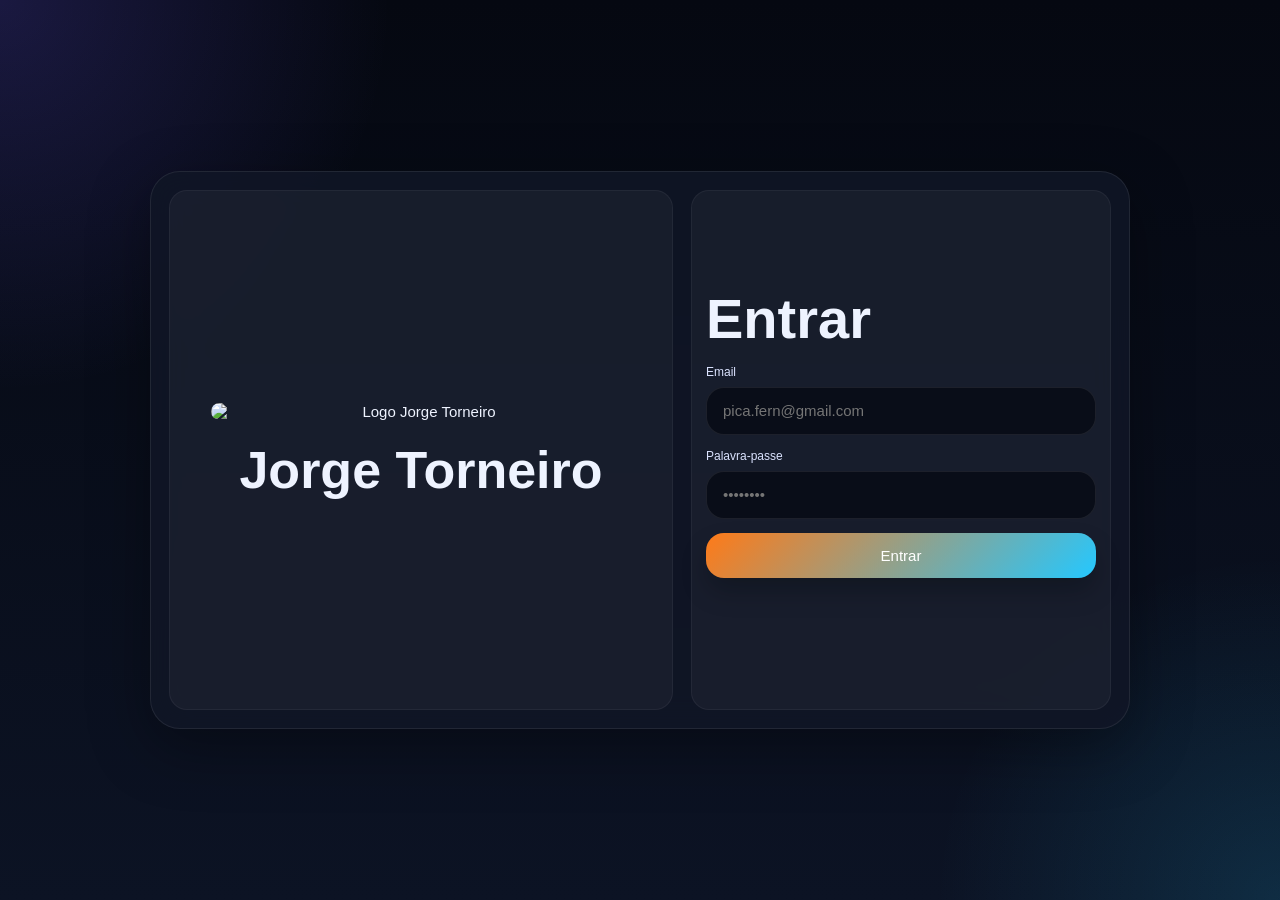
==== index.html @ 27e30593 "Add files via upload" ====
<!DOCTYPE html>
<html lang="pt-PT">
<head>
  <meta charset="UTF-8" />
  <meta name="viewport" content="width=device-width, initial-scale=1.0" />
  <title>Jorge Torneiro</title>
  <meta name="theme-color" content="#0b1020" />
  <link rel="manifest" href="manifest.json" />
  <link rel="icon" href="favicon.ico" sizes="any" />
  <link rel="icon" type="image/png" href="favicon-32.png" sizes="32x32" />
  <link rel="icon" type="image/png" href="favicon-16.png" sizes="16x16" />
  <link rel="apple-touch-icon" sizes="180x180" href="icon-180.png" />
  <style>

:root{
  --bg:#070b14;
  --bg2:#0d1324;
  --panel:rgba(16,22,38,.88);
  --panel2:rgba(20,28,48,.76);
  --line:rgba(255,255,255,.08);
  --line2:rgba(255,255,255,.05);
  --text:#eef3ff;
  --muted:#9fabca;
  --accent:#6f5cff;
  --accent2:#24c8ff;
  --accent3:#ff7a18;
  --good:#22c55e;
  --warn:#f59e0b;
  --danger:#ef4444;
  --shadow:0 18px 60px rgba(0,0,0,.35);
  --ui-font:15px;
  --ui-font-small:12px;
  --ui-font-title:34px;
  --ui-space:14px;
  --ui-space-sm:8px;
  --ui-space-lg:20px;
  --ui-btn-height:42px;
  --ui-input-height:48px;
  --ui-radius:18px;
  --ui-card-padding:14px;
  --ui-table-font:14px;
}
*{box-sizing:border-box}
html,body{margin:0;padding:0}
body{
  font-family:Inter,Segoe UI,Arial,sans-serif;
  color:var(--text);
  background:
    radial-gradient(circle at top left, rgba(111,92,255,.20), transparent 25%),
    radial-gradient(circle at bottom right, rgba(36,200,255,.14), transparent 22%),
    linear-gradient(180deg,#050811 0%, #0c1324 100%);
  min-height:100vh;
}
button,input,select,textarea{font:inherit}
.hidden{display:none!important}
code{background:rgba(255,255,255,.06);padding:2px 7px;border-radius:8px}
.bg-orb{position:fixed;border-radius:50%;filter:blur(70px);pointer-events:none;z-index:0}
.orb-1{width:220px;height:220px;left:-70px;top:-40px;background:rgba(111,92,255,.22)}
.orb-2{width:280px;height:280px;right:-90px;top:35%;background:rgba(36,200,255,.16)}

.login-screen{
  min-height:100vh;
  display:grid;
  place-items:center;
  padding:24px;
  position:relative;
  z-index:1;
}
.login-card{
  width:min(980px,100%);
  display:grid;
  grid-template-columns:minmax(0,1fr) minmax(380px,420px);
  gap:18px;
  padding:18px;
  border-radius:30px;
  background:var(--panel);
  border:1px solid var(--line);
  box-shadow:var(--shadow);
  backdrop-filter:blur(18px);
}
.login-brand,.login-panel{
  border-radius:26px;
  padding:28px;
  background:rgba(255,255,255,.04);
  border:1px solid var(--line2);
}
.login-brand{
  display:flex;
  flex-direction:column;
  justify-content:center;
  align-items:center;
  gap:24px;
  min-height:520px;
  text-align:center;
}
.company-logo-large{
  width:min(420px,100%);
  max-height:320px;
  object-fit:contain;
  border-radius:22px;
}
.clean-brand-copy h1{
  margin:0;
  font-size:52px;
  line-height:1.02;
}
.login-panel{
  display:flex;
  flex-direction:column;
  justify-content:center;
}
.login-only-title h1{
  margin:0 0 18px;
  font-size:56px;
  line-height:1;
}
.login-form{display:grid;gap:14px}
.field{display:flex;flex-direction:column;gap:8px}
.field label{font-size:13px;color:#dbe3ff}
input,select,textarea{
  width:100%;
  border-radius:18px;
  padding:14px 16px;
  border:1px solid var(--line);
  background:rgba(6,10,20,.76);
  color:var(--text);
  outline:none;
}
input:focus,select:focus,textarea:focus{
  border-color:rgba(111,92,255,.6);
  box-shadow:0 0 0 4px rgba(111,92,255,.12);
}
textarea{resize:vertical}
.login-error{min-height:20px;color:#fecaca;margin-top:12px;font-size:13px}

.app-shell{
  position:relative;
  z-index:1;
  display:grid;
  grid-template-columns:260px minmax(0,1fr);
  min-height:100vh;
}
.sidebar{
  background:rgba(7,10,19,.78);
  border-right:1px solid var(--line);
  backdrop-filter:blur(18px);
  padding:16px;
  height:100vh;
  position:sticky;
  top:0;
  display:flex;
  flex-direction:column;
  gap:16px;
}
.brand-card{
  display:flex;
  align-items:center;
  gap:12px;
  padding:14px;
  border-radius:22px;
  background:linear-gradient(180deg,rgba(255,255,255,.06),rgba(255,255,255,.03));
  border:1px solid var(--line);
  box-shadow:var(--shadow);
  min-width:0;
}
.sidebar-logo{
  width:58px;
  height:58px;
  object-fit:contain;
  border-radius:16px;
  background:rgba(255,255,255,.03);
}
.brand-card h1{margin:0;font-size:22px;line-height:1.05}
.brand-card p{margin:4px 0 0;color:var(--muted);font-size:13px}
.nav{display:flex;flex-direction:column;gap:10px}
.nav-btn{
  width:100%;
  border:none;
  cursor:pointer;
  text-align:left;
  display:flex;
  align-items:center;
  gap:12px;
  padding:14px 16px;
  border-radius:18px;
  color:var(--text);
  background:transparent;
  transition:.18s ease;
}
.nav-btn:hover,.nav-btn.active{
  background:linear-gradient(135deg,rgba(111,92,255,.18),rgba(36,200,255,.12));
  border:1px solid rgba(255,255,255,.07);
}
.nav-icon{
  width:28px;height:28px;border-radius:10px;display:grid;place-items:center;
  background:rgba(255,255,255,.06);font-size:13px;flex:0 0 auto;
}
.sidebar-footer{margin-top:auto;display:grid;gap:12px}
.mini-card{
  border-radius:18px;
  padding:14px;
  background:rgba(255,255,255,.04);
  border:1px solid var(--line2);
}
.main{
  padding:22px;
  min-width:0;
  overflow-x:hidden;
}
.topbar{
  display:flex;
  align-items:flex-start;
  justify-content:space-between;
  gap:16px;
  margin-bottom:18px;
}
.topbar h2{margin:0;font-size:34px}
.subline{
  display:flex;
  gap:8px;
  color:var(--muted);
  margin-top:6px;
  font-size:13px;
  flex-wrap:wrap;
}
.topbar-actions{
  display:flex;
  gap:10px;
  flex-wrap:wrap;
  align-items:center;
}


body.ui-auto{
  --ui-font:15px;
  --ui-font-small:12px;
  --ui-font-title:34px;
  --ui-space:14px;
  --ui-space-sm:8px;
  --ui-space-lg:20px;
  --ui-btn-height:42px;
  --ui-input-height:48px;
  --ui-radius:18px;
  --ui-card-padding:14px;
  --ui-table-font:14px;
}
body.ui-laptop{
  --ui-font:12px;
  --ui-font-small:10px;
  --ui-font-title:24px;
  --ui-space:8px;
  --ui-space-sm:4px;
  --ui-space-lg:10px;
  --ui-btn-height:30px;
  --ui-input-height:34px;
  --ui-radius:10px;
  --ui-card-padding:8px;
  --ui-table-font:11px;
}
body.ui-compact{
  --ui-font:13px;
  --ui-font-small:11px;
  --ui-font-title:28px;
  --ui-space:10px;
  --ui-space-sm:6px;
  --ui-space-lg:14px;
  --ui-btn-height:36px;
  --ui-input-height:40px;
  --ui-radius:14px;
  --ui-card-padding:10px;
  --ui-table-font:12px;
}
body.ui-normal{
  --ui-font:15px;
  --ui-font-small:12px;
  --ui-font-title:34px;
  --ui-space:14px;
  --ui-space-sm:8px;
  --ui-space-lg:20px;
  --ui-btn-height:42px;
  --ui-input-height:48px;
  --ui-radius:18px;
  --ui-card-padding:14px;
  --ui-table-font:14px;
}
body.ui-large{
  --ui-font:18px;
  --ui-font-small:14px;
  --ui-font-title:38px;
  --ui-space:18px;
  --ui-space-sm:10px;
  --ui-space-lg:24px;
  --ui-btn-height:50px;
  --ui-input-height:56px;
  --ui-radius:20px;
  --ui-card-padding:18px;
  --ui-table-font:16px;
}
body{
  font-size:var(--ui-font,15px);
}
.topbar h2{font-size:var(--ui-font-title,34px)}
.subline,.brand-card p,.field label,.login-error,.mini-label,.mini-value,.meta,.mobile-card-sub,small{font-size:var(--ui-font-small,12px)}
.panel,.mini-card,.brand-card,.login-brand,.login-panel,.modal-card,.mobile-card,.stats-card,.setting-card,.settings-card{padding:var(--ui-card-padding,14px);border-radius:var(--ui-radius,18px)}
.field{gap:var(--ui-space-sm,8px)}
.content-grid,.dashboard-grid,.stats-grid,.report-grid,.nav,.sidebar,.sidebar-footer,.toolbar,.inline-actions,.topbar-actions,.mobile-card-grid{gap:var(--ui-space,14px)}
button,.btn,.small-btn,.nav-btn,.bottom-btn{min-height:var(--ui-btn-height,42px);font-size:var(--ui-font,15px);border-radius:var(--ui-radius,18px)}
input,select,textarea{min-height:var(--ui-input-height,48px);font-size:var(--ui-font,15px);border-radius:var(--ui-radius,18px)}
textarea{min-height:120px}
.table-wrap table,table{font-size:var(--ui-table-font,14px)}
.table-wrap th,.table-wrap td,table th,table td{padding:8px 10px}
body.ui-laptop .table-wrap th,body.ui-laptop .table-wrap td,body.ui-laptop table th,body.ui-laptop table td{padding:4px 6px}
body.ui-laptop .panel,body.ui-laptop .mini-card,body.ui-laptop .brand-card,body.ui-laptop .login-brand,body.ui-laptop .login-panel,body.ui-laptop .modal-card,body.ui-laptop .mobile-card,body.ui-laptop .stats-card,body.ui-laptop .setting-card,body.ui-laptop .settings-card{padding:8px;border-radius:10px}
body.ui-laptop .topbar h2{font-size:24px}
body.ui-laptop .nav-btn{padding:8px 10px}
body.ui-laptop .main{padding:12px}
.main{padding:calc(var(--ui-space-lg,20px) + 2px);min-width:0;overflow-x:hidden}
.sidebar{padding:var(--ui-space,14px)}
.nav-btn{padding:12px 14px}
.bottom-nav{gap:var(--ui-space-sm,8px)}
.settings-card{background:rgba(255,255,255,.04);border:1px solid var(--line2);margin-bottom:var(--ui-space,14px)}

.online-users-panel{margin-top:14px}
.online-summary{display:flex;align-items:center;justify-content:space-between;gap:10px;flex-wrap:wrap;margin-bottom:12px}
.online-summary .badge-soft{display:inline-flex;align-items:center;gap:6px;padding:6px 10px;border-radius:999px;background:rgba(124,58,237,.16);border:1px solid rgba(167,139,250,.22);font-size:12px;color:#e9ddff}
.online-list{display:grid;gap:10px}
.online-user-row{display:grid;grid-template-columns:minmax(0,1.35fr) minmax(0,.8fr) minmax(0,.9fr) minmax(0,.9fr) auto;gap:12px;align-items:center;padding:12px 14px;border-radius:16px;background:rgba(255,255,255,.03);border:1px solid rgba(255,255,255,.06)}
.online-user-main{min-width:0}
.online-user-name{font-weight:700}
.online-user-meta,.online-empty{font-size:12px;color:var(--muted)}
.online-user-page{font-size:12px;color:#c7d2fe}
.online-status{display:inline-flex;align-items:center;gap:8px;font-weight:700}
.online-status::before{content:"";width:10px;height:10px;border-radius:999px;background:#6b7280;box-shadow:0 0 0 3px rgba(255,255,255,.04)}
.online-status.online::before{background:#22c55e;box-shadow:0 0 0 4px rgba(34,197,94,.18)}
.online-status.idle::before{background:#f59e0b;box-shadow:0 0 0 4px rgba(245,158,11,.18)}
.online-status.offline::before{background:#6b7280}
.online-chip{display:inline-flex;align-items:center;justify-content:center;padding:6px 10px;border-radius:999px;background:rgba(255,255,255,.04);border:1px solid rgba(255,255,255,.08);font-size:12px}
@media (max-width: 900px){.online-user-row{grid-template-columns:1fr;gap:8px}.online-summary{align-items:flex-start}}

.settings-help{color:var(--muted);margin-top:6px}
@media (max-width: 1366px){
  body.ui-auto{
    --ui-font:13px;
    --ui-font-small:11px;
    --ui-font-title:28px;
    --ui-space:10px;
    --ui-space-sm:6px;
    --ui-space-lg:14px;
    --ui-btn-height:36px;
    --ui-input-height:40px;
    --ui-radius:14px;
    --ui-card-padding:10px;
    --ui-table-font:12px;
  }
}
@media (min-width: 1367px) and (max-width: 1700px){
  body.ui-auto{
    --ui-font:15px;
    --ui-font-small:12px;
    --ui-font-title:34px;
    --ui-space:14px;
    --ui-space-sm:8px;
    --ui-space-lg:20px;
    --ui-btn-height:42px;
    --ui-input-height:48px;
    --ui-radius:18px;
    --ui-card-padding:14px;
    --ui-table-font:14px;
  }
}
@media (min-width: 1701px){
  body.ui-auto{
    --ui-font:16px;
    --ui-font-small:13px;
    --ui-font-title:36px;
    --ui-space:16px;
    --ui-space-sm:9px;
    --ui-space-lg:22px;
    --ui-btn-height:46px;
    --ui-input-height:52px;
    --ui-radius:18px;
    --ui-card-padding:16px;
    --ui-table-font:15px;
  }
}
.global-search{
  min-width:320px;
  max-width:420px;
}
.btn{
  border:none;
  cursor:pointer;
  transition:.18s ease;
  color:#fff;
}
.btn:hover{transform:translateY(-1px)}
.btn-primary{
  border-radius:18px;
  padding:14px 18px;
  background:linear-gradient(135deg,var(--accent3),var(--accent2));
  box-shadow:0 14px 26px rgba(0,0,0,.22);
}
.btn-secondary,.btn-ghost{
  border-radius:16px;
  padding:12px 14px;
  background:rgba(255,255,255,.05);
  border:1px solid var(--line);
}
.full{width:100%}
.panel{
  background:var(--panel2);
  border:1px solid var(--line);
  box-shadow:var(--shadow);
  border-radius:28px;
  padding:18px;
  backdrop-filter:blur(18px);
}
.hero{
  display:grid;
  grid-template-columns:minmax(0,1fr);
  gap:18px;
  margin-bottom:18px;
  padding:26px;
  background:
    radial-gradient(circle at top left, rgba(255,122,24,.16), transparent 30%),
    linear-gradient(180deg, rgba(255,255,255,.05), rgba(255,255,255,.02));
}
.hero-copy h3{margin:0 0 12px;font-size:38px;line-height:1.04}
.hero-copy p{margin:0;color:var(--muted);line-height:1.6;max-width:720px}
.hero-actions{display:flex;gap:10px;flex-wrap:wrap;margin-top:18px}
.stats-grid{
  display:grid;
  grid-template-columns:repeat(4,minmax(0,1fr));
  gap:14px;
  margin-bottom:18px;
}
.stat-card{padding:18px;min-width:0}
.stat-card span{display:block;font-size:13px;color:var(--muted);margin-bottom:10px}
.stat-card strong{display:block;font-size:34px;line-height:1;margin-bottom:10px}
.stat-card small{color:var(--muted)}
.stat-card.pink{background:linear-gradient(180deg,rgba(255,122,24,.10),rgba(255,255,255,.02))}
.stat-card.blue{background:linear-gradient(180deg,rgba(36,200,255,.10),rgba(255,255,255,.02))}
.stat-card.green{background:linear-gradient(180deg,rgba(34,197,94,.10),rgba(255,255,255,.02))}
.stat-card.gold{background:linear-gradient(180deg,rgba(111,92,255,.10),rgba(255,255,255,.02))}
.alert-grid{display:grid;grid-template-columns:repeat(3,minmax(0,1fr));gap:14px}
.alert-card,.recent-item,.report-card,.setting-card{
  padding:16px;border-radius:20px;background:rgba(255,255,255,.04);border:1px solid var(--line2)
}
.alert-card strong,.report-card strong{display:block;font-size:28px;margin:6px 0 8px}
.alert-card p{margin:0;color:var(--muted);line-height:1.45}
.dashboard-grid{display:grid;grid-template-columns:minmax(0,1.05fr) minmax(0,.95fr);gap:14px;margin-top:14px}
.content-grid{display:grid;grid-template-columns:minmax(360px,460px) minmax(0,1fr);gap:14px}
.wide-panel{min-width:0}
.panel-head{display:flex;align-items:center;justify-content:space-between;gap:10px;margin-bottom:14px}
.panel-head h3{margin:0;font-size:20px}
.list-stack{display:grid;gap:12px}
.recent-item strong{display:block;margin:6px 0;font-size:18px}
.recent-meta{color:var(--muted);font-size:13px}
.bars{display:grid;gap:12px}
.bar-row{display:grid;grid-template-columns:110px minmax(0,1fr) 100px;gap:12px;align-items:center}
.bar-track{height:14px;border-radius:999px;background:rgba(255,255,255,.06);overflow:hidden;min-width:0}
.bar-fill{height:100%;border-radius:999px;background:linear-gradient(135deg,var(--accent3),var(--accent2))}
.form-grid{display:grid;grid-template-columns:repeat(2,minmax(0,1fr));gap:14px}
.field-span-2{grid-column:span 2}
.inline-actions{display:flex;gap:10px;flex-wrap:wrap}
.toolbar{display:flex;gap:10px;flex-wrap:wrap;margin-bottom:14px}
.table-wrap{overflow:auto}
table{width:100%;border-collapse:collapse;min-width:760px}
thead th{color:#cbd4f3;font-size:13px;text-align:left;padding:14px 12px;border-bottom:1px solid var(--line)}
tbody td{padding:14px 12px;border-bottom:1px solid var(--line2);vertical-align:top}
tbody tr:hover{background:rgba(255,255,255,.025)}
.badge{
  display:inline-flex;padding:8px 12px;border-radius:999px;background:rgba(255,255,255,.06);
  color:#eef3ff;font-size:12px;border:1px solid var(--line)
}
.badge[data-state="Pendente"]{background:rgba(245,158,11,.14);border-color:rgba(245,158,11,.24);color:#fcd34d}
.badge[data-state="Em andamento"]{background:rgba(36,200,255,.14);border-color:rgba(36,200,255,.24);color:#7dd3fc}
.badge[data-state="Concluído"]{background:rgba(34,197,94,.14);border-color:rgba(34,197,94,.24);color:#86efac}
.badge[data-state="Pago"]{background:rgba(111,92,255,.16);border-color:rgba(111,92,255,.26);color:#c4b5fd}
.row-actions{display:flex;gap:8px;flex-wrap:wrap}
.small-btn{
  padding:8px 10px;border-radius:12px;border:1px solid var(--line);background:rgba(255,255,255,.05);color:#fff;cursor:pointer
}
.small-btn.danger{background:rgba(239,68,68,.12);border-color:rgba(239,68,68,.18)}
.report-grid{display:grid;grid-template-columns:repeat(auto-fit,minmax(220px,1fr));gap:14px}
.settings-grid{display:grid;grid-template-columns:repeat(3,minmax(0,1fr));gap:14px}
.clean-settings-grid .setting-card strong{display:block;margin:8px 0 10px;font-size:20px}
.setting-card p{margin:0;color:var(--muted);line-height:1.5}
.config-actions{margin-top:16px;display:flex;justify-content:flex-end}
.users-master-panel{margin-top:16px}
.page{display:none}
.page.active{display:block}
.role-view-user .admin-only{display:none!important}
.role-view-user .master-only{display:none!important}
.role-view-admin .master-only{display:none!important}
.bottom-nav{display:none}
.modal{
  position:fixed; inset:0; background:rgba(0,0,0,.55); display:grid; place-items:center; z-index:100; padding:20px;
}
.modal-card{
  width:min(1100px,100%); max-height:88vh; overflow:auto; background:rgba(16,22,38,.98);
  border:1px solid rgba(255,255,255,.08); box-shadow:0 18px 60px rgba(0,0,0,.35); border-radius:28px; padding:20px;
}
.client-modal-content{display:grid;gap:14px}
.client-summary-grid{display:grid;grid-template-columns:repeat(4,minmax(0,1fr));gap:14px}
.client-summary-card{padding:16px;border-radius:18px;background:rgba(255,255,255,.04);border:1px solid rgba(255,255,255,.05)}
.client-summary-card span{display:block;color:#9fabca;font-size:12px;margin-bottom:8px;text-transform:uppercase;letter-spacing:.08em}
.client-summary-card strong{font-size:28px}
.autobackup-badge{
  display:inline-flex; padding:8px 12px; border-radius:999px; background:rgba(34,197,94,.14); border:1px solid rgba(34,197,94,.22); color:#86efac; font-size:12px;
}
@media (max-width:1450px){
  .content-grid,.dashboard-grid,.settings-grid,.alert-grid,.client-summary-grid{grid-template-columns:1fr}
  .stats-grid{grid-template-columns:repeat(2,minmax(0,1fr))}
}
@media (max-width:900px){
  .login-card{grid-template-columns:1fr}
  .company-logo-large{max-height:220px}
  .clean-brand-copy h1{font-size:40px}
  .login-only-title h1{font-size:44px}
  .app-shell{grid-template-columns:1fr}
  .sidebar{position:static;height:auto}
  .main{padding:16px 16px 86px}
  .topbar{flex-direction:column;align-items:flex-start}
  .global-search{min-width:100%;max-width:none}
  .hero-copy h3{font-size:30px}
  .stats-grid,.form-grid{grid-template-columns:1fr}
  .field-span-2{grid-column:span 1}
  .bottom-nav{
    display:grid; grid-template-columns:repeat(4,1fr); gap:8px; position:fixed; left:10px; right:10px; bottom:10px;
    padding:10px; border-radius:24px; background:rgba(9,13,24,.88); border:1px solid var(--line); z-index:30; box-shadow:var(--shadow)
  }
  .bottom-btn{border:none;color:#fff;background:transparent;border-radius:16px;padding:12px 8px;cursor:pointer}
  .bottom-btn.active{background:linear-gradient(135deg,rgba(111,92,255,.18),rgba(36,200,255,.12))}
}

.config-tools{
  display:grid;
  grid-template-columns:minmax(0,1fr);
  gap:14px;
  margin-top:16px;
}

.single-panel-grid{grid-template-columns:1fr !important;}


/* ===== LAYOUT FIX SIDEBAR + MAIN ===== */
.app,
.app-shell{
  display:flex !important;
  min-height:100vh;
  width:100%;
}

.sidebar{
  width:260px;
  flex:0 0 260px;
  flex-shrink:0;
}

.main{
  flex:1 1 auto;
  min-width:0;
  width:auto;
}

.page{
  display:none;
  width:100%;
}

.page.active{
  display:block;
  width:100%;
}

.page-shell{
  width:100%;
}

.content-grid,
.single-panel-grid,
.clientes-grid,
.dashboard-grid,
.settings-grid,
.alert-grid{
  width:100%;
  min-width:0;
}

@media (max-width:900px){
  .app,
  .app-shell{
    display:grid !important;
    grid-template-columns:1fr !important;
  }

  .sidebar{
    width:100%;
    flex:unset;
  }

  .main{
    width:100%;
  }
}


/* ===== Melhorias premium 1.0.6 ===== */
.badge[data-state="Pendente"]{
  background:rgba(245,158,11,.16);
  border-color:rgba(245,158,11,.24);
  color:#fcd34d;
}
.badge[data-state="Em andamento"]{
  background:rgba(59,130,246,.16);
  border-color:rgba(59,130,246,.24);
  color:#93c5fd;
}
.badge[data-state="Concluído"]{
  background:rgba(34,197,94,.16);
  border-color:rgba(34,197,94,.24);
  color:#86efac;
}
.badge[data-state="Pago"]{
  background:rgba(139,92,246,.18);
  border-color:rgba(139,92,246,.26);
  color:#c4b5fd;
}
.badge[data-state="Agendado"]{
  background:rgba(59,130,246,.16);
  border-color:rgba(59,130,246,.24);
  color:#93c5fd;
}
.badge[data-state="Em curso"]{
  background:rgba(249,115,22,.16);
  border-color:rgba(249,115,22,.24);
  color:#fdba74;
}
.badge[data-state="Aguardar peça"]{
  background:rgba(168,85,247,.16);
  border-color:rgba(168,85,247,.24);
  color:#d8b4fe;
}
.badge[data-state="Entregue"]{
  background:rgba(148,163,184,.16);
  border-color:rgba(148,163,184,.24);
  color:#cbd5e1;
}
.badge[data-state="Cancelado"]{
  background:rgba(239,68,68,.14);
  border-color:rgba(239,68,68,.22);
  color:#fca5a5;
}
.state-history{
  display:grid;
  gap:10px;
  margin-top:12px;
}
.state-history-item{
  display:flex;
  justify-content:space-between;
  gap:12px;
  padding:10px 12px;
  border-radius:14px;
  background:rgba(255,255,255,.04);
  border:1px solid rgba(255,255,255,.06);
}
.state-history-meta{
  color:var(--muted);
  font-size:12px;
}
.invoice-badge{
  display:inline-flex;
  align-items:center;
  justify-content:center;
  padding:7px 10px;
  border-radius:999px;
  font-size:12px;
  font-weight:600;
  border:1px solid rgba(255,255,255,.08);
}
.invoice-badge.com{
  background:rgba(6,182,212,.14);
  border-color:rgba(6,182,212,.24);
  color:#67e8f9;
}
.invoice-badge.sem{
  background:rgba(148,163,184,.14);
  border-color:rgba(148,163,184,.24);
  color:#cbd5e1;
}
.row-actions{
  display:flex;
  align-items:center;
  gap:8px;
  flex-wrap:wrap;
}
.small-btn{
  border:none;
  border-radius:12px;
  padding:8px 12px;
  cursor:pointer;
  background:rgba(255,255,255,.06);
  color:#eef3ff;
  transition:.18s ease;
}
.small-btn:hover{
  transform:translateY(-1px);
  background:rgba(255,255,255,.1);
}
.small-btn.primary{
  background:linear-gradient(135deg,#38bdf8,#22d3ee);
  color:#fff;
  font-weight:700;
}
.small-btn.success{
  background:rgba(34,197,94,.16);
  color:#86efac;
  font-weight:700;
}
.small-btn.danger{
  background:rgba(239,68,68,.14);
  color:#fca5a5;
}
.hero-chip strong.status-ok{
  color:#86efac;
}
.hero-chip strong.status-warn{
  color:#fcd34d;
}
.recent-item .mini-label{
  display:inline-flex;
  width:max-content;
}

/* ===== LOGIN FIX ===== */
.hidden{ display:none !important; }

#loginScreen{
  min-height:100vh;
  display:flex;
  align-items:center;
  justify-content:center;
}

#appRoot{
  min-height:100vh;
}

#appRoot.hidden{
  display:none !important;
}


.modal{
  position:fixed;
  inset:0;
  background:rgba(0,0,0,.58);
  display:grid;
  place-items:center;
  z-index:120;
  padding:20px;
}
.modal.hidden{display:none !important;}
.modal-small{width:min(560px,100%)}
.pay-method-btn.selected{background:linear-gradient(135deg, rgba(56,189,248,.42), rgba(37,99,235,.46));border-color:rgba(125,211,252,.65);box-shadow:0 0 0 1px rgba(125,211,252,.25) inset, 0 10px 24px rgba(14,165,233,.18)}
#paymentConfirmBtn:hover:not([disabled]){background:linear-gradient(135deg,#22c55e,#16a34a) !important;border-color:rgba(74,222,128,.55) !important;color:#fff}
#paymentConfirmBtn[disabled]{opacity:.55;cursor:not-allowed}
.payment-method-grid{
  display:grid;
  grid-template-columns:repeat(2,minmax(0,1fr));
  gap:12px;
}
.pay-method-btn{
  border:none;
  border-radius:18px;
  padding:18px 14px;
  cursor:pointer;
  background:linear-gradient(180deg, rgba(255,255,255,.06), rgba(255,255,255,.03));
  color:#eef3ff;
  border:1px solid rgba(255,255,255,.08);
  font-weight:700;
  transition:.18s ease;
}
.pay-method-btn:hover{
  transform:translateY(-1px);
  background:linear-gradient(135deg, rgba(56,189,248,.18), rgba(34,211,238,.12));
}
.small-btn.info{
  background:rgba(59,130,246,.14);
  color:#bfdbfe;
}
@media (max-width: 700px){
  .payment-method-grid{
    grid-template-columns:1fr;
  }
}

.users-master-panel table{width:100%;}


/* ===== MOBILE ANDROID + IPHONE 1.0.6 ===== */
@media (max-width: 900px){
  html, body{
    overflow-x:hidden;
  }

  .bg-orb{
    opacity:.28;
    filter:blur(90px);
  }

  #loginScreen{
    min-height:100dvh;
    padding:14px;
    align-items:flex-start;
  }

  .login-card{
    width:100%;
    max-width:100%;
    grid-template-columns:1fr !important;
    gap:14px;
    padding:14px;
    border-radius:24px;
  }

  .login-brand{
    padding:18px 16px;
    min-height:auto;
  }

  .company-logo-large{
    max-width:180px;
    max-height:180px;
    margin:0 auto 8px;
  }

  .clean-brand-copy h1,
  .login-only-title h1{
    font-size:40px !important;
    line-height:1.02;
  }

  .login-panel{
    padding:16px;
  }

  .app-shell{
    display:block !important;
    min-height:100dvh;
  }

  .sidebar{
    display:none !important;
  }

  .main{
    width:100%;
    min-width:0;
    padding:14px 14px 92px !important;
  }

  .topbar{
    display:grid !important;
    grid-template-columns:1fr;
    gap:10px;
    align-items:stretch;
    margin-bottom:14px;
  }

  .topbar-left{
    gap:6px;
  }

  #pageTitle{
    font-size:24px !important;
    line-height:1.1;
  }

  .subline{
    display:flex;
    flex-wrap:wrap;
    gap:6px;
    font-size:12px;
  }

  .global-search{
    min-width:0 !important;
    max-width:none !important;
    width:100%;
  }

  .hero-panel,
  .panel,
  .form-panel,
  .history-panel,
  .payments-panel{
    border-radius:22px !important;
    padding:16px !important;
  }

  .hero-copy h3{
    font-size:26px !important;
    line-height:1.08;
  }

  .hero-copy p{
    font-size:14px;
  }

  .hero-actions{
    display:grid;
    grid-template-columns:1fr 1fr;
    gap:10px;
    width:100%;
  }

  .hero-actions .btn{
    width:100%;
    justify-content:center;
  }

  .stats-grid,
  .content-grid,
  .dashboard-grid,
  .settings-grid,
  .alert-grid,
  .client-summary-grid,
  .clientes-grid,
  .form-grid{
    grid-template-columns:1fr !important;
    gap:12px;
  }

  .field-span-2{
    grid-column:span 1 !important;
  }

  .field input,
  .field select,
  .field textarea,
  input, select, textarea{
    min-height:48px;
    font-size:16px;
  }

  textarea{
    min-height:110px;
  }

  .table-wrap{
    overflow:auto;
    -webkit-overflow-scrolling:touch;
    border-radius:18px;
  }

  table{
    min-width:720px;
  }

  .row-actions{
    flex-wrap:nowrap;
    overflow-x:auto;
    padding-bottom:4px;
  }

  .small-btn, .btn-action{
    white-space:nowrap;
  }

  .bottom-nav{
    display:flex !important;
    gap:8px;
    position:fixed;
    left:10px;
    right:10px;
    bottom:10px;
    z-index:60;
    overflow-x:auto;
    padding:10px;
    border-radius:22px;
    background:rgba(9,13,24,.92);
    border:1px solid rgba(255,255,255,.08);
    box-shadow:0 18px 40px rgba(0,0,0,.32);
    -webkit-overflow-scrolling:touch;
  }

  .bottom-btn{
    flex:0 0 auto;
    min-width:110px;
    border:none;
    color:#fff;
    background:transparent;
    border-radius:16px;
    padding:12px 10px;
    cursor:pointer;
    font-size:14px;
  }

  .bottom-btn.active{
    background:linear-gradient(135deg,rgba(111,92,255,.22),rgba(36,200,255,.16));
  }

  .mini-card,
  .sidebar-footer{
    display:none !important;
  }

  .modal{
    padding:14px;
  }

  .modal-card{
    width:100%;
    max-width:100%;
    border-radius:22px;
  }
}

@media (max-width: 520px){
  .main{
    padding:12px 12px 88px !important;
  }

  .clean-brand-copy h1,
  .login-only-title h1{
    font-size:34px !important;
  }

  #pageTitle{
    font-size:22px !important;
  }

  .hero-copy h3{
    font-size:23px !important;
  }

  .hero-actions{
    grid-template-columns:1fr;
  }

  .bottom-btn{
    min-width:96px;
    font-size:13px;
    padding:11px 9px;
  }

  .brand-card{
    border-radius:18px;
  }
}

.env-badge{
  position:fixed;
  top:10px;
  right:10px;
  z-index:200;
  padding:8px 12px;
  border-radius:999px;
  font-size:12px;
  font-weight:700;
  letter-spacing:.04em;
  border:1px solid rgba(255,255,255,.1);
  backdrop-filter:blur(8px);
}
.env-badge.prod{
  background:rgba(34,197,94,.16);
  color:#86efac;
}
.env-badge.test{
  background:rgba(245,158,11,.16);
  color:#fcd34d;
}

.env-switch-btn{
  position:fixed;
  top:10px;
  right:120px;
  z-index:200;
  padding:8px 12px;
  border-radius:999px;
  font-size:12px;
  font-weight:700;
  text-decoration:none;
  color:#eef3ff;
  background:rgba(15,23,42,.88);
  border:1px solid rgba(255,255,255,.1);
  backdrop-filter:blur(8px);
}
.env-switch-btn:hover{
  background:rgba(30,41,59,.95);
}
@media (max-width:900px){
  .env-switch-btn{
    top:auto;
    bottom:84px;
    right:12px;
    font-size:11px;
    padding:8px 10px;
  }
  .env-badge{
    top:auto;
    bottom:128px;
    right:12px;
  }
}

/* ===== MOBILE CARDS PREMIUM 1.0.6 ===== */
.mobile-cards-wrap{display:none}
.mobile-card{
  display:grid;
  gap:10px;
  padding:16px;
  border-radius:22px;
  background:linear-gradient(180deg, rgba(255,255,255,.05), rgba(255,255,255,.025));
  border:1px solid rgba(255,255,255,.07);
  box-shadow:0 12px 28px rgba(0,0,0,.18);
}
.mobile-card-title{
  font-size:18px;
  font-weight:700;
  line-height:1.12;
  color:#eef3ff;
}
.mobile-card-sub{
  font-size:14px;
  color:var(--muted);
}
.mobile-card-grid{
  display:grid;
  grid-template-columns:1fr 1fr;
  gap:10px;
}
.mobile-card-item{
  background:rgba(255,255,255,.04);
  border:1px solid rgba(255,255,255,.05);
  border-radius:16px;
  padding:10px 12px;
}
.mobile-card-item span{
  display:block;
  font-size:11px;
  text-transform:uppercase;
  letter-spacing:.05em;
  color:#9fb0d8;
  margin-bottom:6px;
}
.mobile-card-item strong{
  font-size:14px;
  color:#eef3ff;
}
.fab-add-mobile{
  display:none;
}
@media (max-width: 900px){
  .mobile-cards-wrap{
    display:grid;
    gap:12px;
    margin-bottom:12px;
  }
  .table-wrap{
    display:none;
  }
  .topbar{
    position:sticky;
    top:0;
    z-index:35;
    background:linear-gradient(180deg, rgba(8,11,19,.94), rgba(8,11,19,.78));
    backdrop-filter:blur(10px);
    padding-top:4px;
    padding-bottom:8px;
  }
  .panel,
  .form-panel,
  .history-panel,
  .payments-panel{
    border-radius:24px !important;
  }
  .toolbar{
    display:grid;
    grid-template-columns:1fr;
    gap:10px;
  }
  .toolbar input,
  .toolbar select,
  .btn,
  .small-btn{
    min-height:48px;
  }
  .small-btn{
    border-radius:14px;
    padding:10px 14px;
    font-size:13px;
  }
  .row-actions{
    display:grid;
    grid-template-columns:1fr 1fr;
    gap:10px;
  }
  .row-actions .small-btn{
    width:100%;
  }
  .hero-actions{
    position:sticky;
    bottom:84px;
    z-index:45;
  }
  .bottom-nav{
    padding:12px;
    gap:10px;
    border-radius:24px;
  }
  .bottom-btn{
    min-width:104px;
    font-weight:600;
  }
}
@media (max-width: 520px){
  .mobile-card{
    padding:14px;
    border-radius:20px;
  }
  .mobile-card-title{
    font-size:17px;
  }
  .mobile-card-grid{
    grid-template-columns:1fr;
  }
  .row-actions{
    grid-template-columns:1fr;
  }
}


/* ===== MOBILE PREMIUM OVERRIDES 1.0.6 ===== */
@media (max-width: 900px){
  :root{
    --mobile-gap:12px;
  }
  html{
    -webkit-text-size-adjust:100%;
  }
  body{
    min-height:100dvh;
    overscroll-behavior-y:contain;
  }
  .login-screen{
    min-height:100dvh;
    align-items:flex-start;
    padding:14px 12px calc(14px + env(safe-area-inset-bottom));
  }
  .login-card{
    width:100%;
    padding:14px;
    border-radius:24px;
    gap:14px;
    box-shadow:0 12px 36px rgba(0,0,0,.24);
  }
  .login-brand,
  .login-panel{
    border-radius:22px;
    padding:16px;
  }
  .clean-brand-copy h1,
  .login-only-title h1{
    font-size:34px!important;
    line-height:1.02;
    margin-bottom:8px;
  }
  .company-logo-large{
    max-width:160px!important;
    max-height:160px!important;
  }
  .app-shell{
    min-height:100dvh;
    padding-bottom:calc(88px + env(safe-area-inset-bottom));
  }
  .main{
    padding:12px 12px calc(96px + env(safe-area-inset-bottom))!important;
  }
  .topbar{
    position:sticky;
    top:0;
    z-index:40;
    padding:2px 0 10px;
    margin-bottom:10px;
    background:linear-gradient(180deg, rgba(6,10,18,.96), rgba(6,10,18,.76));
    backdrop-filter:blur(12px);
    border-bottom:1px solid rgba(255,255,255,.04);
  }
  .topbar-left{
    gap:4px;
  }
  #pageTitle{
    font-size:24px!important;
    line-height:1.08;
    letter-spacing:-.02em;
  }
  .subline{
    gap:5px;
    font-size:11px!important;
    line-height:1.3;
  }
  .global-search{
    min-height:48px!important;
    border-radius:16px!important;
  }
  .hero-panel,
  .panel,
  .form-panel,
  .history-panel,
  .payments-panel,
  .setting-card,
  .alert-card,
  .stat-card,
  .report-card,
  .mobile-card{
    border-radius:22px!important;
    box-shadow:0 10px 28px rgba(0,0,0,.16);
  }
  .hero-panel{
    padding:16px!important;
  }
  .hero-copy h3{
    font-size:24px!important;
    line-height:1.06;
    margin-bottom:8px!important;
  }
  .hero-copy p{
    font-size:14px!important;
    line-height:1.5;
  }
  .hero-actions{
    position:sticky;
    bottom:calc(84px + env(safe-area-inset-bottom));
    z-index:45;
    display:grid!important;
    grid-template-columns:1fr 1fr;
    gap:10px;
    padding-top:8px;
  }
  .btn,
  .small-btn,
  .bottom-btn{
    min-height:48px!important;
  }
  .btn{
    border-radius:16px!important;
    justify-content:center;
    width:100%;
  }
  .content-grid,
  .dashboard-grid,
  .stats-grid,
  .clientes-grid,
  .settings-grid,
  .alert-grid,
  .client-summary-grid,
  .form-grid{
    gap:12px!important;
  }
  .field{
    gap:6px;
  }
  .field label{
    font-size:12px!important;
    font-weight:600;
    color:#b8c4e0;
  }
  input,select,textarea{
    font-size:16px!important;
    min-height:50px!important;
    border-radius:16px!important;
    padding:14px 14px!important;
  }
  textarea{
    min-height:120px!important;
  }
  .mobile-cards-wrap{
    gap:12px!important;
  }
  .mobile-card{
    padding:14px!important;
  }
  .mobile-card-title{
    font-size:17px!important;
  }
  .mobile-card-sub{
    font-size:13px!important;
  }
  .mobile-card-item{
    border-radius:14px!important;
    padding:10px 12px!important;
  }
  .row-actions{
    grid-template-columns:1fr 1fr!important;
    gap:10px!important;
  }
  .row-actions .small-btn{
    width:100%;
    border-radius:14px!important;
    padding:11px 12px!important;
    font-weight:700;
  }
  .badge,
  .invoice-badge{
    font-size:12px!important;
    padding:7px 10px!important;
  }
  .modal{
    align-items:end!important;
    padding:10px!important;
  }
  .modal-card{
    width:100%!important;
    max-width:100%!important;
    border-radius:24px 24px 18px 18px!important;
    max-height:min(82dvh, 760px);
    overflow:auto;
  }
  .payment-method-grid{
    grid-template-columns:1fr 1fr!important;
    gap:10px!important;
  }
  .pay-method-btn{
    min-height:62px!important;
    border-radius:18px!important;
  }
  .bottom-nav{
    left:10px!important;
    right:10px!important;
    bottom:calc(10px + env(safe-area-inset-bottom))!important;
    padding:10px!important;
    gap:8px!important;
    border-radius:24px!important;
    box-shadow:0 14px 36px rgba(0,0,0,.28)!important;
  }
  .bottom-btn{
    min-width:96px!important;
    font-size:13px!important;
    padding:11px 10px!important;
    border-radius:16px!important;
  }
  .env-switch-btn{
    right:12px!important;
    bottom:calc(158px + env(safe-area-inset-bottom))!important;
    top:auto!important;
  }
  .env-badge{
    right:12px!important;
    bottom:calc(116px + env(safe-area-inset-bottom))!important;
    top:auto!important;
  }
}
@media (max-width: 520px){
  .main{
    padding:10px 10px calc(96px + env(safe-area-inset-bottom))!important;
  }
  .hero-actions{
    grid-template-columns:1fr!important;
  }
  .row-actions{
    grid-template-columns:1fr!important;
  }
  .payment-method-grid{
    grid-template-columns:1fr!important;
  }
  .mobile-card-grid{
    grid-template-columns:1fr!important;
  }
  .bottom-btn{
    min-width:88px!important;
    font-size:12px!important;
  }
}


.env-badge{
  position:fixed;
  top:10px;
  right:10px;
  z-index:200;
  padding:8px 12px;
  border-radius:999px;
  font-size:12px;
  font-weight:700;
  letter-spacing:.04em;
  border:1px solid rgba(255,255,255,.1);
  backdrop-filter:blur(8px);
}
.env-badge.prod{
  background:rgba(34,197,94,.16);
  color:#86efac;
}
.env-badge.test{
  background:rgba(245,158,11,.16);
  color:#fcd34d;
}
.env-badge.mobile{
  background:rgba(59,130,246,.16);
  color:#93c5fd;
}


.stage-flow{display:flex;flex-wrap:wrap;gap:6px;align-items:center;margin:4px 0 0}
.stage-chip{border:1px solid rgba(255,255,255,.12);background:rgba(255,255,255,.04);color:#cbd5e1;border-radius:999px;padding:6px 10px;font-size:11px;font-weight:700;line-height:1;cursor:pointer;transition:.18s ease}
.stage-chip.completed{background:rgba(34,197,94,.14);border-color:rgba(34,197,94,.34);color:#86efac}
.stage-chip.current{background:rgba(59,130,246,.14);border-color:rgba(59,130,246,.34);color:#93c5fd}
.stage-chip.next{background:rgba(245,158,11,.12);border-color:rgba(245,158,11,.28);color:#fcd34d}
.stage-chip.locked{opacity:.42;cursor:not-allowed}
.stage-chip:hover:not(.locked){transform:translateY(-1px)}
.payment-badge-inline{background:rgba(34,197,94,.16);border:1px solid rgba(34,197,94,.32);color:#86efac;border-radius:999px;padding:4px 8px;font-size:11px;font-weight:800;display:inline-flex;align-items:center;gap:6px}
.sortable-th-btn{display:inline-flex;align-items:center;gap:6px;background:transparent;border:0;color:inherit;font:inherit;font-weight:800;padding:0;cursor:pointer}
.sortable-th-btn .sort-arrow{display:inline-flex;align-items:center;justify-content:center;width:16px;height:16px;border-radius:999px;background:rgba(255,255,255,.06);color:rgba(255,255,255,.62);font-size:10px;transition:all .18s ease}
.sortable-th-btn.active .sort-arrow{background:rgba(59,130,246,.18);color:#7dd3fc}
.sortable-th-btn:hover .sort-arrow{background:rgba(255,255,255,.12);color:#fff}

.row-actions .action-top{display:flex;flex-wrap:wrap;gap:8px;align-items:center}
.row-actions .action-bottom{display:flex;flex-wrap:wrap;gap:8px;align-items:center}
.payment-date-box input{min-height:40px}


/* enterprise actions strip */
.actions-cell{min-width:520px}
.enterprise-actions{display:flex;align-items:center;gap:8px;flex-wrap:nowrap;overflow-x:auto;white-space:nowrap;padding-bottom:2px;max-width:100%}
.enterprise-actions::-webkit-scrollbar{height:6px}
.enterprise-actions::-webkit-scrollbar-thumb{background:rgba(148,163,184,.35);border-radius:999px}
.enterprise-actions .small-btn,
.enterprise-actions .stage-chip,
.enterprise-actions .payment-badge-inline,
.enterprise-actions .invoice-badge{flex:0 0 auto;white-space:nowrap}
.enterprise-actions .small-btn{padding:7px 10px;font-size:12px;border-radius:12px}
.enterprise-actions .stage-chip{padding:6px 10px;font-size:11px}
.enterprise-actions .payment-badge-inline{padding:6px 10px}
@media (max-width: 900px){
  .actions-cell{min-width:unset}
  .enterprise-actions{flex-wrap:nowrap;overflow-x:auto;overflow-y:hidden;white-space:nowrap}
}


/* PIPELINE ESTADOS + ACOES NUMA LINHA */
.actions-cell{min-width:760px}
.status-cell-inline{display:flex;align-items:center;gap:6px;flex-wrap:nowrap}
.status-cell-inline .badge{flex:0 0 auto}
.enterprise-actions{
  display:flex !important;
  align-items:center;
  gap:8px;
  flex-wrap:nowrap !important;
  overflow-x:auto;
  overflow-y:hidden;
  white-space:nowrap;
  max-width:100%;
  padding-bottom:2px;
  scrollbar-width:thin;
}
.enterprise-actions::-webkit-scrollbar{height:6px}
.enterprise-actions::-webkit-scrollbar-thumb{background:rgba(148,163,184,.35);border-radius:999px}
.enterprise-actions > *{flex:0 0 auto;white-space:nowrap}
.payment-badge-inline{
  background:rgba(34,197,94,.16);
  border:1px solid rgba(34,197,94,.32);
  color:#86efac;
  border-radius:999px;
  padding:7px 12px;
  font-size:12px;
  font-weight:800;
  display:inline-flex;
  align-items:center;
  gap:6px;
}
.stage-pipeline{
  display:inline-flex;
  align-items:center;
  gap:8px;
  flex-wrap:nowrap;
  white-space:nowrap;
  padding:4px 2px;
}
.stage-step{
  position:relative;
  display:inline-flex;
  align-items:center;
  justify-content:center;
  min-height:34px;
  border-radius:999px;
  padding:8px 14px;
  font-size:12px;
  font-weight:800;
  letter-spacing:.01em;
  line-height:1;
  border:1px solid rgba(255,255,255,.10);
  background:linear-gradient(180deg, rgba(255,255,255,.06), rgba(255,255,255,.03));
  color:#cbd5e1;
  box-shadow:inset 0 1px 0 rgba(255,255,255,.04);
}
button.stage-step{cursor:pointer;transition:transform .15s ease, box-shadow .15s ease, border-color .15s ease}
button.stage-step:hover{transform:translateY(-1px)}
.stage-step.done{background:linear-gradient(180deg, rgba(22,163,74,.24), rgba(21,128,61,.20));border-color:rgba(74,222,128,.42);color:#dcfce7;box-shadow:0 0 0 1px rgba(34,197,94,.10) inset}
.stage-step.done::before{content:'✓';font-size:11px;font-weight:900;margin-right:6px;color:#bbf7d0}
.stage-step.current{background:linear-gradient(180deg, rgba(37,99,235,.26), rgba(29,78,216,.18));border-color:rgba(96,165,250,.42);color:#dbeafe;box-shadow:0 0 0 1px rgba(59,130,246,.12) inset, 0 6px 14px rgba(37,99,235,.14)}
.stage-step.current::after{content:'';position:absolute;inset:-2px;border-radius:999px;border:1px solid rgba(147,197,253,.22);pointer-events:none}
button.stage-step.next{background:linear-gradient(180deg, rgba(245,158,11,.22), rgba(217,119,6,.16));border-color:rgba(252,211,77,.38);color:#fef3c7;box-shadow:0 0 0 1px rgba(245,158,11,.08) inset}
button.stage-step.next::before{content:'→';font-size:11px;font-weight:900;margin-right:6px;color:#fde68a}
.stage-step.locked{opacity:.45;filter:saturate(.72)}
.stage-arrow{color:rgba(148,163,184,.52);font-size:12px;font-weight:900;transform:translateY(-1px)}
@media (max-width: 900px){
  .actions-cell{min-width:unset}
  .enterprise-actions{gap:6px}
  .stage-step,.payment-badge-inline,.enterprise-actions .small-btn{padding:6px 10px;font-size:11px}
}


.desc-status-btn{
  display:inline-flex;
  align-items:center;
  justify-content:center;
  min-height:34px;
  border-radius:999px;
  padding:8px 14px;
  font-size:12px;
  font-weight:800;
  letter-spacing:.01em;
  line-height:1;
  border:1px solid rgba(255,255,255,.10);
  white-space:nowrap;
}
button.desc-status-btn{
  cursor:pointer;
  transition:transform .15s ease, box-shadow .15s ease, border-color .15s ease;
}
button.desc-status-btn:hover{transform:translateY(-1px)}
.desc-status-btn.has-desc{
  background:linear-gradient(180deg, rgba(37,99,235,.26), rgba(29,78,216,.18));
  border-color:rgba(96,165,250,.42);
  color:#dbeafe;
  box-shadow:0 0 0 1px rgba(59,130,246,.12) inset, 0 6px 14px rgba(37,99,235,.14);
}
.desc-status-btn.no-desc{
  background:linear-gradient(180deg, rgba(148,163,184,.12), rgba(100,116,139,.08));
  border-color:rgba(148,163,184,.20);
  color:#94a3b8;
}
.stage-control-btn{
  cursor:pointer;
  transition:transform .15s ease, box-shadow .15s ease, border-color .15s ease;
}
.stage-control-btn:hover{transform:translateY(-1px)}
.stage-control-btn.next{
  background:linear-gradient(180deg, rgba(245,158,11,.22), rgba(217,119,6,.16));
  border-color:rgba(252,211,77,.38);
  color:#fef3c7;
  box-shadow:0 0 0 1px rgba(245,158,11,.08) inset;
}
.stage-control-btn.next::before{
  content:'→';
  font-size:11px;
  font-weight:900;
  margin-right:6px;
  color:#fde68a;
}
.stage-control-btn.pay{
  background:linear-gradient(180deg, rgba(34,197,94,.22), rgba(22,163,74,.16));
  border-color:rgba(74,222,128,.40);
  color:#dcfce7;
  box-shadow:0 0 0 1px rgba(34,197,94,.10) inset;
}
.stage-control-btn.pay::before{
  content:'€';
  font-size:11px;
  font-weight:900;
  margin-right:6px;
  color:#bbf7d0;
}
.stage-step.final-paid{
  background:linear-gradient(180deg, rgba(34,197,94,.22), rgba(22,163,74,.16));
  border-color:rgba(74,222,128,.40);
  color:#dcfce7;
}
.stage-step.final-paid::before{
  content:'✓';
  font-size:11px;
  font-weight:900;
  margin-right:6px;
  color:#bbf7d0;
}


.pipeline-like-btn{
  display:inline-flex;
  align-items:center;
  justify-content:center;
  min-height:34px;
  border-radius:999px;
  padding:8px 14px;
  font-size:12px;
  font-weight:800;
  letter-spacing:.01em;
  line-height:1;
  border:1px solid rgba(255,255,255,.10);
  white-space:nowrap;
  cursor:pointer;
  transition:transform .15s ease, box-shadow .15s ease, border-color .15s ease, opacity .15s ease;
}
.pipeline-like-btn:hover{transform:translateY(-1px)}
.pipeline-like-btn.desc-btn{
  background:linear-gradient(180deg, rgba(37,99,235,.26), rgba(29,78,216,.18));
  border-color:rgba(96,165,250,.42);
  color:#dbeafe;
  box-shadow:0 0 0 1px rgba(59,130,246,.12) inset, 0 6px 14px rgba(37,99,235,.14);
}
.pipeline-like-btn.edit-btn{
  background:linear-gradient(180deg, rgba(245,158,11,.22), rgba(217,119,6,.16));
  border-color:rgba(252,211,77,.38);
  color:#fef3c7;
  box-shadow:0 0 0 1px rgba(245,158,11,.08) inset;
}
.pipeline-like-btn.delete-btn{
  background:linear-gradient(180deg, rgba(239,68,68,.22), rgba(185,28,28,.16));
  border-color:rgba(252,165,165,.34);
  color:#fee2e2;
  box-shadow:0 0 0 1px rgba(239,68,68,.08) inset;
}
.pipeline-like-btn.fatura-btn{
  background:linear-gradient(180deg, rgba(168,85,247,.22), rgba(126,34,206,.16));
  border-color:rgba(216,180,254,.32);
  color:#f3e8ff;
  box-shadow:0 0 0 1px rgba(168,85,247,.08) inset;
}


.stage-arrow{
  opacity:.55;
  margin:0 4px;
  font-weight:800;
}

/* AÇÕES ALINHADAS FIXAS */
td.acoes-col, .acoes-col{
  min-width: 760px;
  width: 760px;
}
.enterprise-actions{
  display:grid;
  grid-template-columns: 124px 92px 86px 86px minmax(240px, 1fr);
  align-items:center;
  gap:8px;
  width:100%;
}
.enterprise-actions > *{
  min-width:0;
}
.enterprise-actions .stage-arrow{
  margin:0 6px;
}
.enterprise-actions .desc-status-btn,
.enterprise-actions .pipeline-like-btn,
.enterprise-actions .stage-step,
.enterprise-actions .stage-control-btn{
  justify-self:start;
}
.enterprise-actions .stage-step,
.enterprise-actions .stage-control-btn{
  white-space:nowrap;
}
.enterprise-actions .stage-flow{
  display:flex;
  align-items:center;
  min-width:0;
}
.enterprise-actions .stage-flow .stage-step.current{
  min-width:92px;
  justify-content:center;
}
.enterprise-actions .stage-flow .stage-control-btn{
  min-width:118px;
  justify-content:center;
}
.enterprise-actions .stage-flow .stage-step.done.final-paid{
  min-width:152px;
  justify-content:center;
}
@media (max-width: 1100px){
  td.acoes-col, .acoes-col{
    min-width: auto;
    width:auto;
  }
  .enterprise-actions{
    display:flex;
    flex-wrap:wrap;
    gap:8px;
  }
}


.pipeline-like-btn.fatura-disabled{
  background:linear-gradient(180deg, rgba(148,163,184,.12), rgba(100,116,139,.08));
  border-color:rgba(148,163,184,.20);
  color:#94a3b8;
  box-shadow:none;
  cursor:default;
  pointer-events:none;
}


.stage-flow{
  display:flex;
  align-items:center;
  justify-content:flex-start;
  min-width:0;
}
.stage-flow .stage-arrow{display:none !important;}
.stage-flow:empty{display:none;}

.payment-value-group{margin-top:10px}
.payment-value-group input{width:100%}
#paymentMethodModal.show{display:flex}

/* Pago NÃO feito (aviso) */
.stage-control-btn.pay-warning{
  background: linear-gradient(180deg, rgba(245,158,11,.25), rgba(217,119,6,.18));
  border-color: rgba(252,211,77,.45);
  color: #fde68a;
  box-shadow: 0 0 0 1px rgba(245,158,11,.12) inset;
}

/* Pago FEITO */
.stage-step.final-paid{
  background: linear-gradient(180deg, rgba(34,197,94,.22), rgba(22,163,74,.16));
  border-color: rgba(74,222,128,.40);
  color: #dcfce7;
}


/* RELATÓRIOS PROFISSIONAL */
#relatorios-page .report-hero,
#relatorios-page .relatorios-hero{
  background: linear-gradient(135deg, rgba(88,28,135,.28), rgba(30,41,59,.92));
  border: 1px solid rgba(168,85,247,.24);
  border-radius: 20px;
  padding: 20px;
  margin-bottom: 18px;
  box-shadow: 0 20px 40px rgba(0,0,0,.20);
}
#relatorios-page .report-hero h2,
#relatorios-page .relatorios-hero h2{
  margin: 0 0 8px 0;
  font-size: 26px;
  font-weight: 800;
  color: #f5f3ff;
  letter-spacing: .02em;
}
#relatorios-page .report-hero p,
#relatorios-page .relatorios-hero p{
  margin: 0;
  color: #d8b4fe;
  opacity: .95;
}
#relatorios-page .stats-grid,
#relatorios-page .reports-grid{
  display: grid;
  grid-template-columns: repeat(auto-fit, minmax(220px, 1fr));
  gap: 14px;
  margin-bottom: 18px;
}
#relatorios-page .stat-card,
#relatorios-page .report-card,
#relatorios-page .relatorio-card{
  background: linear-gradient(180deg, rgba(15,23,42,.94), rgba(30,41,59,.90));
  border: 1px solid rgba(148,163,184,.14);
  border-radius: 18px;
  padding: 16px;
  box-shadow: 0 14px 28px rgba(0,0,0,.18);
}
#relatorios-page .stat-card .label,
#relatorios-page .report-card .label,
#relatorios-page .relatorio-card .label{
  display:block;
  font-size:12px;
  text-transform:uppercase;
  letter-spacing:.08em;
  color:#c4b5fd;
  margin-bottom:8px;
}
#relatorios-page .stat-card .value,
#relatorios-page .report-card .value,
#relatorios-page .relatorio-card .value{
  font-size:28px;
  font-weight:800;
  color:#fff;
  line-height:1.1;
}
#relatorios-page .report-panel,
#relatorios-page .relatorios-panel,
#relatorios-page .table-card{
  background: rgba(15,23,42,.78);
  border: 1px solid rgba(148,163,184,.14);
  border-radius: 18px;
  padding: 16px;
  box-shadow: 0 12px 24px rgba(0,0,0,.14);
}
#relatorios-page table{
  width:100%;
  border-collapse:separate;
  border-spacing:0;
  overflow:hidden;
  border-radius:14px;
}
#relatorios-page thead th{
  background: rgba(88,28,135,.28);
  color:#f5f3ff;
  font-size:12px;
  text-transform:uppercase;
  letter-spacing:.08em;
  padding:12px 10px;
  border-bottom:1px solid rgba(168,85,247,.22);
}
#relatorios-page tbody td{
  background: rgba(15,23,42,.72);
  padding:12px 10px;
  border-bottom:1px solid rgba(148,163,184,.08);
}
#relatorios-page tbody tr:hover td{
  background: rgba(30,41,59,.92);
}
#relatorios-page .small-btn,
#relatorios-page button{
  border-radius: 12px;
}


/* BACKUPS */
.REMOVED_BACKUP{
  background: linear-gradient(180deg, rgba(15,23,42,.92), rgba(30,41,59,.88));
  border:1px solid rgba(148,163,184,.14);
  border-radius:18px;
  padding:16px;
  margin-top:16px;
  box-shadow:0 12px 24px rgba(0,0,0,.16);
}
.REMOVED_BACKUP h3{
  margin:0 0 8px 0;
}
.backup-status-line{
  display:flex;
  flex-wrap:wrap;
  gap:10px;
  margin:10px 0 14px 0;
  color:#cbd5e1;
  font-size:13px;
}
.backup-actions{
  display:flex;
  flex-wrap:wrap;
  gap:10px;
}
.backup-actions button,
.backup-actions label{
  display:inline-flex;
  align-items:center;
  justify-content:center;
  min-height:38px;
  border-radius:999px;
  padding:8px 14px;
  font-size:12px;
  font-weight:800;
  border:1px solid rgba(255,255,255,.10);
  white-space:nowrap;
  cursor:pointer;
}
.backup-btn-export{
  background:linear-gradient(180deg, rgba(37,99,235,.26), rgba(29,78,216,.18));
  border-color:rgba(96,165,250,.42);
  color:#dbeafe;
}
.backup-btn-import{
  background:linear-gradient(180deg, rgba(168,85,247,.22), rgba(126,34,206,.16));
  border-color:rgba(216,180,254,.32);
  color:#f3e8ff;
}
.backup-btn-weekly{
  background:linear-gradient(180deg, rgba(34,197,94,.22), rgba(22,163,74,.16));
  border-color:rgba(74,222,128,.40);
  color:#dcfce7;
}
.backup-file-input{display:none;}


/* BACKUPS VISUAL PRO */
.REMOVED_BACKUP{
  position: relative;
  overflow: hidden;
}
.REMOVED_BACKUP::before{
  content:'';
  position:absolute;
  inset:0;
  background: radial-gradient(circle at top right, rgba(59,130,246,.16), transparent 35%),
              radial-gradient(circle at bottom left, rgba(168,85,247,.14), transparent 30%);
  pointer-events:none;
}
.REMOVED_BACKUP > *{
  position:relative;
  z-index:1;
}
.backup-tools-header{
  display:flex;
  align-items:flex-start;
  justify-content:space-between;
  gap:16px;
  margin-bottom:14px;
}
.backup-tools-title{
  display:flex;
  flex-direction:column;
  gap:4px;
}
.backup-tools-title h3{
  margin:0;
  font-size:20px;
  color:#fff;
  letter-spacing:.02em;
}
.backup-tools-title p{
  margin:0;
  font-size:13px;
  color:#cbd5e1;
}
.backup-pill{
  display:inline-flex;
  align-items:center;
  justify-content:center;
  min-height:32px;
  padding:6px 12px;
  border-radius:999px;
  font-size:12px;
  font-weight:800;
  letter-spacing:.02em;
  color:#dbeafe;
  border:1px solid rgba(96,165,250,.28);
  background:linear-gradient(180deg, rgba(37,99,235,.18), rgba(29,78,216,.12));
}
.backup-status-grid{
  display:grid;
  grid-template-columns: repeat(auto-fit, minmax(220px,1fr));
  gap:12px;
  margin:14px 0 16px 0;
}
.backup-status-card{
  background:rgba(15,23,42,.62);
  border:1px solid rgba(148,163,184,.12);
  border-radius:16px;
  padding:14px;
  box-shadow:0 10px 20px rgba(0,0,0,.10);
}
.backup-status-card .label{
  display:block;
  font-size:11px;
  text-transform:uppercase;
  letter-spacing:.08em;
  color:#a78bfa;
  margin-bottom:8px;
}
.backup-status-card .value{
  display:block;
  font-size:18px;
  font-weight:800;
  color:#fff;
  line-height:1.15;
}
.backup-actions{
  display:grid;
  grid-template-columns: repeat(auto-fit, minmax(220px, 1fr));
  gap:10px;
}
.backup-actions button,
.backup-actions label{
  width:100%;
  justify-content:center;
}
@media (max-width: 768px){
  .backup-tools-header{
    flex-direction:column;
    align-items:flex-start;
  }
}


/* BACKUPS PREMIUM */
.backups-premium-wrap{
  margin-top:22px;
  background: linear-gradient(135deg, rgba(88,28,135,.22), rgba(15,23,42,.94));
  border: 1px solid rgba(168,85,247,.22);
  border-radius: 20px;
  padding: 18px;
  box-shadow: 0 18px 36px rgba(0,0,0,.18);
}
.backups-premium-head{
  display:flex;
  align-items:flex-start;
  justify-content:space-between;
  gap:14px;
  margin-bottom:14px;
}
.backups-premium-head h3{
  margin:0 0 6px 0;
  font-size:22px;
  font-weight:800;
  color:#f5f3ff;
}
.backups-premium-head p{
  margin:0;
  color:#d8b4fe;
  font-size:13px;
}
.backups-premium-pill{
  display:inline-flex;
  align-items:center;
  justify-content:center;
  min-height:34px;
  padding:6px 12px;
  border-radius:999px;
  font-size:12px;
  font-weight:800;
  letter-spacing:.03em;
  color:#f3e8ff;
  background:linear-gradient(180deg, rgba(168,85,247,.24), rgba(126,34,206,.16));
  border:1px solid rgba(216,180,254,.32);
}
.backups-premium-grid{
  display:grid;
  grid-template-columns: repeat(auto-fit, minmax(220px,1fr));
  gap:12px;
  margin-bottom:14px;
}
.backups-premium-stat{
  background:rgba(15,23,42,.68);
  border:1px solid rgba(148,163,184,.12);
  border-radius:16px;
  padding:14px;
  box-shadow:0 10px 20px rgba(0,0,0,.10);
}
.backups-premium-stat .label{
  display:block;
  margin-bottom:8px;
  color:#c4b5fd;
  font-size:11px;
  text-transform:uppercase;
  letter-spacing:.08em;
}
.backups-premium-stat .value{
  display:block;
  color:#fff;
  font-size:20px;
  font-weight:800;
}
.backups-premium-actions{
  display:grid;
  grid-template-columns: repeat(auto-fit, minmax(190px,1fr));
  gap:10px;
}
.backups-premium-btn,
.backups-premium-actions label{
  display:inline-flex;
  align-items:center;
  justify-content:center;
  min-height:42px;
  width:100%;
  border-radius:14px;
  padding:10px 14px;
  font-size:13px;
  font-weight:800;
  border:1px solid rgba(255,255,255,.10);
  cursor:pointer;
  transition:transform .15s ease, box-shadow .15s ease, border-color .15s ease;
  white-space:nowrap;
}
.backups-premium-btn:hover,
.backups-premium-actions label:hover{
  transform:translateY(-1px);
}
.backups-premium-btn.export{
  background:linear-gradient(180deg, rgba(37,99,235,.24), rgba(29,78,216,.16));
  border-color:rgba(96,165,250,.36);
  color:#dbeafe;
}
.backups-premium-btn.download{
  background:linear-gradient(180deg, rgba(34,197,94,.22), rgba(22,163,74,.16));
  border-color:rgba(74,222,128,.36);
  color:#dcfce7;
}
.backups-premium-actions label{
  background:linear-gradient(180deg, rgba(168,85,247,.22), rgba(126,34,206,.16));
  border-color:rgba(216,180,254,.32);
  color:#f3e8ff;
}
.backups-hidden-input{display:none;}
@media (max-width: 768px){
  .backups-premium-head{flex-direction:column}
}


/* INDICADOR VISUAL BACKUP */
.backup-indicator-card{
  margin-top:18px;
  background:linear-gradient(180deg, rgba(15,23,42,.94), rgba(30,41,59,.90));
  border:1px solid rgba(148,163,184,.14);
  border-radius:18px;
  padding:16px;
  box-shadow:0 12px 24px rgba(0,0,0,.16);
}
.backup-indicator-head{
  display:flex;
  align-items:center;
  justify-content:space-between;
  gap:12px;
  margin-bottom:12px;
}
.backup-indicator-head h3{
  margin:0;
  font-size:18px;
  font-weight:800;
  color:#fff;
}
.backup-indicator-sub{
  margin:4px 0 0 0;
  color:#cbd5e1;
  font-size:13px;
}
.backup-indicator-badge{
  display:inline-flex;
  align-items:center;
  justify-content:center;
  min-height:34px;
  padding:6px 12px;
  border-radius:999px;
  font-size:12px;
  font-weight:800;
  letter-spacing:.03em;
  border:1px solid rgba(255,255,255,.10);
}
.backup-indicator-badge.ok{
  background:linear-gradient(180deg, rgba(34,197,94,.22), rgba(22,163,74,.16));
  border-color:rgba(74,222,128,.40);
  color:#dcfce7;
}
.backup-indicator-badge.warn{
  background:linear-gradient(180deg, rgba(239,68,68,.20), rgba(185,28,28,.14));
  border-color:rgba(252,165,165,.32);
  color:#fee2e2;
}
.backup-indicator-grid{
  display:grid;
  grid-template-columns:repeat(auto-fit,minmax(200px,1fr));
  gap:12px;
  margin:12px 0 14px 0;
}
.backup-indicator-stat{
  background:rgba(15,23,42,.62);
  border:1px solid rgba(148,163,184,.12);
  border-radius:14px;
  padding:12px;
}
.backup-indicator-stat .label{
  display:block;
  font-size:11px;
  text-transform:uppercase;
  letter-spacing:.08em;
  color:#a78bfa;
  margin-bottom:8px;
}
.backup-indicator-stat .value{
  display:block;
  color:#fff;
  font-size:18px;
  font-weight:800;
}
.backup-indicator-actions{
  display:flex;
  flex-wrap:wrap;
  gap:10px;
}
.backup-indicator-btn{
  display:inline-flex;
  align-items:center;
  justify-content:center;
  min-height:40px;
  border-radius:14px;
  padding:10px 14px;
  font-size:13px;
  font-weight:800;
  border:1px solid rgba(255,255,255,.10);
  cursor:pointer;
  white-space:nowrap;
}
.backup-indicator-btn.primary{
  background:linear-gradient(180deg, rgba(37,99,235,.24), rgba(29,78,216,.16));
  border-color:rgba(96,165,250,.36);
  color:#dbeafe;
}
.backup-indicator-btn.secondary{
  background:linear-gradient(180deg, rgba(34,197,94,.22), rgba(22,163,74,.16));
  border-color:rgba(74,222,128,.36);
  color:#dcfce7;
}
.backup-indicator-btn.import{
  background:linear-gradient(180deg, rgba(168,85,247,.22), rgba(126,34,206,.16));
  border-color:rgba(216,180,254,.32);
  color:#f3e8ff;
}
.backup-hidden-file{display:none;}


/* EXTRA RELATÓRIOS PROFISSIONAIS */
.relatorios-extra-wrap{
  margin-top:18px;
  display:grid;
  gap:16px;
}
.relatorios-extra-actions{
  display:flex;
  flex-wrap:wrap;
  gap:10px;
}
.relatorios-extra-btn{
  display:inline-flex;
  align-items:center;
  justify-content:center;
  min-height:42px;
  border-radius:14px;
  padding:10px 14px;
  font-size:13px;
  font-weight:800;
  border:1px solid rgba(255,255,255,.10);
  cursor:pointer;
  white-space:nowrap;
}
.relatorios-extra-btn.primary{
  background:linear-gradient(180deg, rgba(37,99,235,.24), rgba(29,78,216,.16));
  border-color:rgba(96,165,250,.36);
  color:#dbeafe;
}
.relatorios-extra-btn.secondary{
  background:linear-gradient(180deg, rgba(34,197,94,.22), rgba(22,163,74,.16));
  border-color:rgba(74,222,128,.36);
  color:#dcfce7;
}
.relatorios-extra-grid{
  display:grid;
  grid-template-columns:repeat(auto-fit,minmax(220px,1fr));
  gap:14px;
}
.relatorios-extra-card{
  background:linear-gradient(180deg, rgba(15,23,42,.94), rgba(30,41,59,.90));
  border:1px solid rgba(148,163,184,.14);
  border-radius:18px;
  padding:16px;
  box-shadow:0 12px 24px rgba(0,0,0,.16);
}
.relatorios-extra-card h3{
  margin:0 0 12px 0;
  font-size:16px;
  font-weight:800;
  color:#fff;
}
.relatorios-extra-stat{
  display:flex;
  flex-direction:column;
  gap:6px;
}
.relatorios-extra-stat .label{
  font-size:11px;
  text-transform:uppercase;
  letter-spacing:.08em;
  color:#a78bfa;
}
.relatorios-extra-stat .value{
  font-size:24px;
  font-weight:800;
  color:#fff;
}
.relatorios-list{
  display:grid;
  gap:10px;
}
.relatorios-list-item{
  display:flex;
  align-items:center;
  justify-content:space-between;
  gap:12px;
  background:rgba(15,23,42,.62);
  border:1px solid rgba(148,163,184,.12);
  border-radius:14px;
  padding:12px;
}
.relatorios-list-item .meta{
  display:flex;
  flex-direction:column;
  gap:4px;
  min-width:0;
}
.relatorios-list-item .title{
  color:#fff;
  font-weight:700;
  overflow:hidden;
  text-overflow:ellipsis;
  white-space:nowrap;
}
.relatorios-list-item .sub{
  color:#cbd5e1;
  font-size:12px;
}
.relatorios-list-item .amount{
  color:#dcfce7;
  font-weight:800;
  white-space:nowrap;
}
.relatorios-empty{
  color:#94a3b8;
  font-size:13px;
}
@media (max-width:768px){
  .relatorios-list-item{
    align-items:flex-start;
    flex-direction:column;
  }
}


/* CAMPOS SÓ ADMIN MESTRE NO ADICIONAR */
.master-edit-only.is-hidden-by-role{
  display:none !important;
}


/* CAMPOS AVANÇADOS DO TRABALHO */
.field-hidden-by-role{
  display:none !important;
}

</style>
</head>
<body>
  <div id="loginScreen" class="login-screen">
    <div class="login-card">
      <div class="login-brand">
        <img class="company-logo-large" src="logo-dark.png" alt="Logo Jorge Torneiro" />
        <div class="login-copy clean-brand-copy">
          <h1>Jorge Torneiro</h1>
        </div>
      </div>

      <div class="login-panel">
        <div class="login-copy login-only-title">
          <h1>Entrar</h1>
        </div>

        <form id="loginForm" class="login-form">
          <div class="field">
            <label>Email</label>
            <input id="loginEmail" type="email" placeholder="pica.fern@gmail.com" required autocomplete="username" />
          </div>
          <div class="field">
            <label>Palavra-passe</label>
            <input id="loginPassword" type="password" placeholder="••••••••" required autocomplete="current-password" />
          </div>
          <button type="submit" class="btn btn-primary full">Entrar</button>
        </form>
        <div id="loginError" class="login-error"></div>
      </div>
    </div>
  </div>

  <div id="appRoot" class="app-shell hidden">
    <aside class="sidebar">
      <div class="brand-card">
        <img class="sidebar-logo" src="logo-icon-dark.png" alt="Logo Jorge Torneiro" />
        <div>
          <h1>Jorge Torneiro</h1>
          <p>App tablet/PC</p>
        </div>
      </div>

      <nav class="nav">
        <button class="nav-btn active" data-tab="dashboard"><span class="nav-icon">◈</span><span>Dashboard</span></button>
        <button class="nav-btn" data-tab="adicionar"><span class="nav-icon">＋</span><span>Adicionar Trabalho</span></button>
        <button class="nav-btn" data-tab="trabalhos"><span class="nav-icon">☰</span><span>Histórico Trabalhos</span></button>
        <button class="nav-btn" data-tab="clientes"><span class="nav-icon">◉</span><span>Clientes</span></button>
        <button class="nav-btn" data-tab="pagamentos"><span class="nav-icon">€</span><span>Pagamentos</span></button>
        <button class="nav-btn" data-tab="relatorios"><span class="nav-icon">▣</span><span>Relatórios</span></button>
        <button class="nav-btn" data-tab="configuracoes"><span class="nav-icon">⚙</span><span>Configurações</span></button>
      </nav>

      <div class="sidebar-footer">
        <div class="mini-card">
          <span class="mini-label">Sessão</span>
          <strong id="roleBadge">-</strong>
        </div>
        <div class="mini-card">
          <span class="mini-label">Versão</span>
          <strong id="versionBadge">-</strong>
        </div>
        <button id="logoutBtn" class="btn btn-secondary full">Terminar sessão</button>
      </div>
    </aside>

    <main class="main">
      <header class="topbar">
        <div class="topbar-left">
          <div>
            <h2 id="pageTitle">Dashboard</h2>
            <div class="subline">
              <span id="roleLine">Role: -</span>
              <span>•</span>
              <span id="modeLine">Modo: Local</span>
              <span>•</span>
              <span id="currentUserName">Utilizador</span>
            </div>
          </div>
        </div>
      </header>

      <section class="page active" id="dashboard-page">
        <div class="hero panel">
          <div class="hero-copy">
            <h3>Controlo Total Rapido</h3>
            <div class="hero-actions">
              <button class="btn btn-primary admin-only" data-go="trabalhos">Adicionar trabalho</button>
              <button class="btn btn-ghost" data-go="clientes">Ver clientes</button>
            </div>
          </div>
          <div class="hero-side">
            <div class="hero-chip">
              <span>Estado</span>
              <strong>Premium</strong>
            </div>
          </div>
        </div>

        <div class="stats-grid">
          <div class="stat-card panel pink"><span>Total trabalhos</span><strong id="statTotalTrabalhos">0</strong><small>Todos os registos</small></div>
          <div class="stat-card panel blue"><span>Em andamento</span><strong id="statEmAndamento">0</strong><small>Serviços abertos</small></div>
          <div class="stat-card panel green"><span>Concluídos</span><strong id="statConcluidos">0</strong><small>Fechados ou pagos</small></div>
          <div class="stat-card panel gold"><span>Total faturado</span><strong id="statTotalFaturado">0 €</strong><small>Soma dos valores</small></div>
        </div>

        <section class="panel">
          <div class="panel-head"><h3>Alertas e prioridades</h3></div>
          <div id="alertCards" class="alert-grid"></div>
        </section>

        <section class="panel">
          <div class="panel-head">
          <div id="dashboardAgendaWrap" class="agenda-smart-grid"></div>
        </section>

        <div class="dashboard-grid">
          <section class="panel">
            <div class="panel-head"><h3>Trabalhos recentes</h3></div>
            <div id="recentTrabalhos" class="list-stack"></div>
          </section>

          <section class="panel">
            <div class="panel-head"><h3>Receitas por mês</h3></div>
            <div id="monthlyBars" class="bars"></div>
          </section>
        </div>
      </section>

      
<section class="page" id="adicionar-page">
        <div class="content-grid single-panel-grid">
          <section class="panel admin-only">
            <div class="panel-head"><h3>Adicionar / Editar trabalho</h3></div>
            <form id="trabalhoForm" class="form-grid">
              <input type="hidden" id="trabalhoId" />
              <div class="field">
                <label>ID do trabalho</label>
                <input id="workCodeDisplay" type="text" readonly />
              </div>
              <div class="field">
                <label>Cliente</label>
                <select id="cliente" required></select>
              </div>
              <div class="field"><label>Contacto do cliente</label><input id="contacto" type="text" readonly /></div>
              <div class="field"><label>Tipo de trabalho</label><input id="tipoTrabalho" type="text" required /></div>
              <div class="field advanced-work-field master-edit-only"><label>Valor (€)</label><input id="valor" type="number" min="0" step="0.01" /></div>
              <div class="field advanced-work-field master-edit-only"><label>Data de início</label><input id="dataInicio" type="date" /></div>
              <div class="field advanced-work-field master-edit-only"><label>Data de fim</label><input id="dataFim" type="date" /></div>
              <div class="field advanced-work-field master-edit-only"><label>Estado</label><select id="estado"><option>Pendente</option><option>Em curso</option><option>Concluído</option><option>Entregue</option><option>Cancelado</option></select></div>
              <div class="field"><label>Faturação</label><select id="trabalhoInvoiceType"><option>Com Fatura</option><option>Sem Fatura</option></select></div>
              <div class="field field-span-2"><label>Descrição</label><textarea id="descricao" rows="5"></textarea></div>
              <div class="field field-span-2"><div class="inline-actions"><button type="submit" class="btn btn-primary">Guardar trabalho</button><button type="button" class="btn btn-secondary" id="clearTrabalhoBtn">Limpar</button></div></div>
            </form>
          </section>
        </div>
      </section>

      <section class="page" id="trabalhos-page">
        <div class="content-grid single-panel-grid">
          <section class="panel wide-panel">
            <div class="panel-head"><h3>Histórico de trabalhos</h3></div>
            <div class="toolbar">
              <input id="searchTrabalhos" type="text" placeholder="Pesquisar por cliente, ID ou tipo de trabalho" />
              <select id="filterEstado">
                <option value="">Todos os estados</option>                <option>Pendente</option><option>Em curso</option><option>Concluído</option><option>Pago</option><option>Entregue</option><option>Cancelado</option></select>
            </div>
            <div id="trabalhosCardsWrap" class="mobile-cards-wrap"></div><div class="table-wrap">
              <table>
                <thead><tr><th>ID</th><th>Cliente</th><th>Tipo</th><th>Valor</th><th>Início</th><th>Fim</th><th>Estado</th><th>Faturação</th><th>Ações</th></tr></thead>
                <tbody id="trabalhosTableBody"></tbody>
              </table>
            </div>
          </section>
        </div>
      </section>

      <section class="page" id="clientes-page">

        <div class="content-grid">
          <section class="panel admin-only">
            <div class="panel-head"><h3>Novo cliente</h3></div>
            <form id="clienteForm" class="form-grid">
              <input type="hidden" id="clienteId" />
              <div class="field"><label>Nome</label><input id="clienteNome" type="text" required /></div>
              <div class="field"><label>Telefone</label><input id="clienteTelefone" type="text" /></div>
              <div class="field"><label>Email</label><input id="clienteEmail" type="email" /></div>
              <div class="field"><label>NIF</label><input id="clienteNif" type="text" /></div>
              <div class="field field-span-2"><label>Morada</label><textarea id="clienteMorada" rows="4"></textarea></div>
              <div class="field field-span-2"><div class="inline-actions"><button type="submit" class="btn btn-primary">Guardar cliente</button><button type="button" class="btn btn-secondary" id="clearClienteBtn">Limpar</button></div></div>
            </form>
          </section>

          <section class="panel wide-panel">
            <div class="panel-head"><h3>Lista de clientes</h3></div>
            <div class="toolbar"><input id="searchClientes" type="text" placeholder="Pesquisar cliente" /></div>
            <div class="table-wrap">
              <table>
                <thead><tr><th>Nome</th><th>Telefone</th><th>Email</th><th>NIF</th><th>Ações</th></tr></thead>
                <tbody id="clientesTableBody"></tbody>
              </table>
            </div>
          </section>
        </div>
      </section>

      <section class="page" id="pagamentos-page">
        <div class="content-grid single-panel-grid">
          <section class="panel wide-panel">
            <div class="panel-head"><h3>Registo de pagamentos</h3></div>
            <div id="pagamentosCardsWrap" class="mobile-cards-wrap"></div><div class="table-wrap">
              <table>
                <thead><tr>
                  <th><button class="sortable-th-btn" type="button" onclick="setPagamentosSort('cliente')">Cliente <span class="sort-arrow">↕</span></button></th>
                  <th><button class="sortable-th-btn" type="button" onclick="setPagamentosSort('referencia')">Nome do Trabalho <span class="sort-arrow">↕</span></button></th>
                  <th><button class="sortable-th-btn" type="button" onclick="setPagamentosSort('data')">Data do Trabalho <span class="sort-arrow">↕</span></button></th>
                  <th><button class="sortable-th-btn" type="button" onclick="setPagamentosSort('valor')">Valor <span class="sort-arrow">↕</span></button></th>
                  <th><button class="sortable-th-btn" type="button" onclick="setPagamentosSort('metodo')">Método <span class="sort-arrow">↕</span></button></th>
                  <th><button class="sortable-th-btn" type="button" onclick="setPagamentosSort('invoiceType')">Faturação <span class="sort-arrow">↕</span></button></th>
                  <th>Ações</th>
                </tr></thead>
                <tbody id="pagamentosTableBody"></tbody>
              </table>
            </div>
          </section>
        </div>
      </section>

      <section class="page" id="relatorios-page">

        <section class="panel">
          <div class="panel-head"><h3>Relatórios por cliente e mês</h3><button id="exportMonthlyPdfBtn" class="btn btn-secondary">PDF relatório</button></div>
          <div id="resumoMensal" class="report-grid"></div>
        </section>
      </section>
      <section class="page" id="configuracoes-page">
          <div id="usersSection" class="panel users-master-panel">
            <div class="panel-head"><h3>Gestão de utilizadores</h3></div>
            <div class="settings-card">
              <h3>Interface</h3>
              <div class="form-group">
                <label for="uiScaleSelect">Tamanho da interface</label>
                <select id="uiScaleSelect">
                  <option value="auto">Auto</option>
                  <option value="laptop">Portátil (1366x768)</option>
                  <option value="compact">Compacto</option>
                  <option value="normal">Normal</option>
                  <option value="large">Grande</option>
                </select>
              </div>
              <div class="settings-help"><small>Compacto é melhor para portátil. Grande é melhor para tablet ou ecrãs touch.</small></div>
            </div>

          <section class="panel online-users-panel">
            <div class="panel-head">
              <h3>Utilizadores online</h3>
              <div class="online-summary">
                <span class="badge-soft"><span id="onlineUsersCounter">0</span> sessão(ões) ativa(s)</span>
                <small id="onlineUsersUpdatedAt" class="online-user-meta">À espera de atividade…</small>
              </div>
            </div>
            <div id="onlineUsersList" class="online-list">
              <div class="online-empty">Sem sessões online de momento.</div>
            </div>
          </section>

            <div class="content-grid single-panel-grid">
              <section class="panel admin-only form-panel">
                <div class="panel-head"><h3>Novo utilizador</h3></div>
                <div class="settings-help"><small>Este registo guarda nome, email e role dentro da app. O utilizador também tem de existir em Firebase Authentication &gt; Users com o mesmo email.</small></div>
                <form id="userManagerForm" class="form-grid">
                  <input type="hidden" id="managedUserIndex" />
                  <div class="field"><label>Nome</label><input id="managedUsername" type="text" required /></div>
                  <div class="field"><label>Email Firebase</label><input id="managedEmail" type="email" placeholder="nome@empresa.pt" required /></div>
                  <div class="field"><label>Tipo</label><select id="managedRole"><option value="consulta">Consulta</option><option value="operador">Operador</option><option value="financeiro">Financeiro</option><option value="gestor">Gestor</option><option value="admin">Admin</option><option value="master_admin">Master Admin</option></select></div>
                  <div class="field"><label>Palavra-passe de referência</label><input id="managedPassword" type="text" placeholder="Só para referência interna" required /></div>
                  <div class="field field-span-2">
                    <div class="inline-actions">
                      <button type="submit" class="btn btn-primary">Guardar utilizador</button>
                      <button type="button" class="btn btn-secondary" id="clearManagedUserBtn">Limpar</button>
                    </div>
                  </div>
                </form>
              </section>
              <section class="panel wide-panel history-panel">
                <div class="panel-head"><h3>Matriz de roles</h3></div>
                <div class="table-wrap">
                  <table>
                    <thead><tr><th>Role</th><th>Acesso</th><th>Permissões principais</th></tr></thead>
                    <tbody>
                      <tr><td>Consulta</td><td>Dashboard, Trabalhos, Clientes, Relatórios</td><td>Leitura geral</td></tr>
                      <tr><td>Operador</td><td>Dashboard, Adicionar, Trabalhos, Clientes</td><td>Criar/editar trabalhos</td></tr>
                      <tr><td>Financeiro</td><td>Dashboard, Trabalhos, Clientes, Pagamentos, Relatórios</td><td>Fechar e apagar pagamentos</td></tr>
                      <tr><td>Gestor</td><td>Dashboard, Adicionar, Trabalhos, Clientes, Relatórios</td><td>Gere trabalhos e clientes</td></tr>
                      <tr><td>Admin</td><td>Todas exceto gestão avançada de utilizadores</td><td>Operação completa</td></tr>
                      <tr><td>Master Admin</td><td>Tudo</td><td>Utilizadores, app e permissões</td></tr>
                    </tbody>
                  </table>
                </div>
              </section>
              <section class="panel wide-panel history-panel">
                <div class="panel-head"><h3>Lista de utilizadores</h3></div>
                <div class="table-wrap">
                  <table>
                    <thead><tr><th>Nome</th><th>Email</th><th>Tipo</th><th>Ações</th></tr></thead>
                    <tbody id="managedUsersTableBody"></tbody>
                  </table>
                </div>
                <div class="config-tools"><div class="setting-card"><span class="mini-label">Estado</span><strong id="inputFixInfo">Inputs corrigidos</strong><p>Esta versão volta à base estável para garantir escrita normal em todos os campos.</p></div></div><div class="config-actions">
                  <button class="btn btn-secondary" id="exportBackupBtn">Backup JSON</button>
                </div>
              </section>
            </div>
          </div>
      </section>
  <nav class="bottom-nav">
    <button class="bottom-btn active" data-tab="dashboard">Dashboard</button>
    <button class="bottom-btn" data-tab="adicionar">Adicionar</button>
    <button class="bottom-btn" data-tab="trabalhos">Histórico</button>
    <button class="bottom-btn" data-tab="clientes">Clientes</button>
    <button class="bottom-btn" data-tab="pagamentos">Pagamentos</button>
    <button class="bottom-btn" data-tab="relatorios">Relatórios</button>
    <button class="bottom-btn" data-tab="configuracoes">Configurações</button>
  </nav>

  <script>

const ROLE_DEFINITIONS = {
  consulta: {
    label: 'Consulta',
    description: 'Acesso de leitura para consulta e acompanhamento.',
    tabs: ['dashboard', 'trabalhos', 'clientes', 'relatorios'],
    permissions: ['view_dashboard', 'view_work_orders', 'view_clients', 'view_reports', 'view_payments']
  },
  operador: {
    label: 'Operador',
    description: 'Executa e acompanha trabalhos do dia a dia.',
    tabs: ['dashboard', 'adicionar', 'trabalhos', 'clientes'],
    permissions: ['view_dashboard', 'view_work_orders', 'manage_work_orders', 'view_clients']
  },
  financeiro: {
    label: 'Financeiro',
    description: 'Controla pagamentos, relatórios e fechos.',
    tabs: ['dashboard', 'trabalhos', 'clientes', 'pagamentos', 'relatorios'],
    permissions: ['view_dashboard', 'view_work_orders', 'view_clients', 'view_payments', 'manage_payments', 'view_reports']
  },
  gestor: {
    label: 'Gestor',
    description: 'Gere operação, clientes e acompanhamento.',
    tabs: ['dashboard', 'adicionar', 'trabalhos', 'clientes', 'relatorios'],
    permissions: ['view_dashboard', 'view_work_orders', 'manage_work_orders', 'view_clients', 'manage_clients', 'view_reports']
  },
  admin: {
    label: 'Admin',
    description: 'Administração operacional sem gestão total do sistema.',
    tabs: ['dashboard', 'adicionar', 'trabalhos', 'clientes', 'pagamentos', 'relatorios', 'configuracoes'],
    permissions: ['view_dashboard', 'view_work_orders', 'manage_work_orders', 'view_clients', 'manage_clients', 'view_payments', 'manage_payments', 'view_reports', 'view_settings']
  },
  master_admin: {
    label: 'Admin Mestre',
    description: 'Controlo total da app, utilizadores e configurações.',
    tabs: ['dashboard', 'adicionar', 'trabalhos', 'clientes', 'pagamentos', 'relatorios', 'configuracoes'],
    permissions: ['view_dashboard', 'view_work_orders', 'manage_work_orders', 'view_clients', 'manage_clients', 'view_payments', 'manage_payments', 'view_reports', 'view_settings', 'manage_users', 'manage_app']
  }
};

const DEFAULT_USERS = [
  { username: 'jorge', email: 'jorge@empresa.pt', password: 'jfernandes', role: 'admin' },
  { username: 'fatima', email: 'fatima@empresa.pt', password: 'ffernandes', role: 'financeiro' },
  { username: 'pica.fern', email: 'pica.fern@gmail.com', password: '', role: 'master_admin' }
];

function getRoleDefinition(role='user'){
  return ROLE_DEFINITIONS[role] || ROLE_DEFINITIONS.consulta;
}

function getRoleLabel(role='user'){
  return getRoleDefinition(role).label;
}

function getAllowedTabsForRole(role='user'){
  return getRoleDefinition(role).tabs || ['dashboard'];
}

function hasRolePermission(permission, role=globalThis.currentRole){
  if(!permission) return true;
  const def = getRoleDefinition(role);
  return Array.isArray(def.permissions) && def.permissions.includes(permission);
}

function canAccessTab(tab, role=globalThis.currentRole){
  return getAllowedTabsForRole(role).includes(tab);
}

function roleGuard(permission, deniedMessage='Sem permissão para esta ação.'){
  if(hasRolePermission(permission)) return true;
  alert(deniedMessage);
  return false;
}

function normalizeUsers(users){
  const validRoles = new Set(Object.keys(ROLE_DEFINITIONS));
  const list = (Array.isArray(users) ? users.slice() : []).map(u => ({
    ...u,
    role: validRoles.has(String(u?.role || '').trim()) ? String(u.role).trim() : 'consulta'
  }));
  const idx = list.findIndex(u => String(u?.email || '').trim().toLowerCase() === 'pica.fern@gmail.com' || String(u.username || '').toLowerCase() === 'pica.fern');
  const ricardo = { username: 'pica.fern', email: 'pica.fern@gmail.com', role: 'master_admin' };
  if(idx >= 0) list[idx] = { ...list[idx], ...ricardo };
  else list.push(ricardo);
  return list;
}

function getUsers(){
  try{
    const stored = JSON.parse(localStorage.getItem('app_users') || 'null');
    if(Array.isArray(stored) && stored.length){
      const fixed = normalizeUsers(stored);
      localStorage.setItem('app_users', JSON.stringify(fixed));
      return fixed;
    }
  }catch{}
  const fixedDefaults = normalizeUsers(DEFAULT_USERS);
  localStorage.setItem('app_users', JSON.stringify(fixedDefaults));
  return fixedDefaults;
}

const loginForm = document.getElementById('loginForm');

function normalizeEmail(value=''){
  return String(value || '').trim().toLowerCase();
}

function getRoleProfileByEmail(email=''){
  const target = normalizeEmail(email);
  if(!target) return null;
  const users = getUsers();
  const exact = users.find(u => normalizeEmail(u.email) === target);
  if(exact) return exact;
  const localPart = target.split('@')[0] || '';
  return users.find(u => String(u.username || '').trim().toLowerCase() === localPart) || null;
}

function saveSession(role, username, email='', uid=''){
  localStorage.setItem('app_session', JSON.stringify({ role, username, email, uid }));
}

function readSession(){
  return JSON.parse(localStorage.getItem('app_session') || 'null');
}

function clearSession(){
  localStorage.removeItem('app_session');
}

function showApp(){
  document.getElementById('loginScreen')?.classList.add('hidden');
  document.getElementById('appRoot')?.classList.remove('hidden');
}

function showLogin(){
  document.getElementById('loginScreen')?.classList.remove('hidden');
  document.getElementById('appRoot')?.classList.add('hidden');
}

function bootFromSession(){
  const session = readSession();
  if(!session || !window.startApp) return false;

  showApp();
  window.startApp(session.role, session.username);
  return true;
}

loginForm?.addEventListener('submit', async (e) => {
  e.preventDefault();

  const email = document.getElementById('loginEmail').value.trim().toLowerCase();
  const password = document.getElementById('loginPassword').value;

  try{
    if(typeof window.performLogin !== 'function'){
      throw new Error('Sistema de autenticação ainda não ficou pronto.');
    }
    const session = await window.performLogin(email, password);
    saveSession(session.role, session.username, session.email || email, session.uid || '');
    document.getElementById('loginError').textContent = '';
    showApp();
    if(window.startApp){
      window.startApp(session);
    }
  }catch(err){
    document.getElementById('loginError').textContent = err?.message || 'Credenciais inválidas.';
  }
});

document.getElementById('logoutBtn')?.addEventListener('click', async (e) => {
  e.preventDefault();
  try{
    if(typeof window.performLogout === 'function') await window.performLogout();
  }catch(err){
    console.warn(err);
  }
  clearSession();
  localStorage.removeItem('ge_presence_session_id');
  showLogin();
  loginForm?.reset();
});

document.addEventListener('DOMContentLoaded', () => {
  if(!bootFromSession()){
    showLogin();
  }
});





function legacy_openPaymentMethodModal(id){
  const trabalhosLista = window.trabalhos || (typeof trabalhos !== 'undefined' ? trabalhos : []);
  const t = trabalhosLista.find(x => String(x.id) === String(id));
  if(!t) return;

  const modal = document.getElementById('paymentMethodModal');
  if(!modal) return;

  const dateInput = document.getElementById('paymentDateInput');
  const valueInput = document.getElementById('paymentValueInput');
  const hiddenId = document.getElementById('paymentWorkId');
  const methodInput = document.getElementById('paymentMethodInput');

  if(hiddenId) hiddenId.value = id;
  if(methodInput) methodInput.value = '';
  if(dateInput) dateInput.value = (t.dataPagamento && String(t.dataPagamento).trim()) ? t.dataPagamento : getTodayLocalDateStr();
  if(valueInput) valueInput.value = String(t.valor || t.valorPago || '').replace('.', ',');

  modal.style.display = 'grid';
  modal.classList.add('show');
}

function legacy_closePaymentMethodModal(){
  const modal = document.getElementById('paymentMethodModal');
  if(!modal) return;
  modal.style.display = 'none';
  modal.classList.remove('show');
}

function legacy_confirmPaymentMethod(method){
  const trabalhosLista = window.trabalhos || (typeof trabalhos !== 'undefined' ? trabalhos : []);
  const hiddenId = document.getElementById('paymentWorkId');
  const dateInput = document.getElementById('paymentDateInput');
  const valueInput = document.getElementById('paymentValueInput');
  const methodInput = document.getElementById('paymentMethodInput');

  const id = hiddenId ? hiddenId.value : '';
  const t = trabalhosLista.find(x => String(x.id) === String(id));
  if(!t) return;

  const dataPagamento = dateInput && dateInput.value ? dateInput.value : getTodayLocalDateStr();
  const valorRaw = valueInput ? String(valueInput.value || '').trim().replace(',', '.') : '';
  if(!valorRaw){
    alert('Introduz o valor do pagamento.');
    return;
  }
  const valorNum = Number(valorRaw);
  if(Number.isNaN(valorNum)){
    alert('Valor inválido.');
    return;
  }

  t.paymentStatus = 'Pago';
  t.paymentMethod = method || (methodInput ? methodInput.value : '') || 'Outro';
  t.dataPagamento = dataPagamento;
  t.valorPago = valorNum;
  t.estado = 'Pago';
  t.dataEstado = new Date().toISOString();
  t.historicoEstados = Array.isArray(t.historicoEstados) ? t.historicoEstados : [];
  t.historicoEstados.push({
    estado: 'Pago',
    data: new Date().toISOString()
  });

  if(typeof window.saveData === 'function') window.saveData();
  else if(typeof saveData === 'function') saveData();
  else if(typeof window.saveTrabalhos === 'function') window.saveTrabalhos();
  else if(typeof saveTrabalhos === 'function') saveTrabalhos();
  else {
    try { localStorage.setItem('trabalhos', JSON.stringify(trabalhosLista)); } catch(e) {}
  }

  closePaymentMethodModal();

  if(typeof window.renderTrabalhos === 'function') window.renderTrabalhos();
  else if(typeof renderTrabalhos === 'function') renderTrabalhos();

  try { if(typeof window.renderPagamentos === 'function') window.renderPagamentos(); else if(typeof renderPagamentos === 'function') renderPagamentos(); } catch(e) {}
  try { if(typeof window.renderDashboard === 'function') window.renderDashboard(); else if(typeof renderDashboard === 'function') renderDashboard(); } catch(e) {}
}


function getBackupTodayIso(){
  const now = new Date();
  const y = now.getFullYear();
  const m = String(now.getMonth() + 1).padStart(2, '0');
  const d = String(now.getDate()).padStart(2, '0');
  return `${y}-${m}-${d}`;
}

function getAppDataSnapshot(){
  const trabalhosLista = window.trabalhos || (typeof trabalhos !== 'undefined' ? trabalhos : JSON.parse(localStorage.getItem('trabalhos') || '[]'));
  const clientesLista = window.clientes || (typeof clientes !== 'undefined' ? clientes : JSON.parse(localStorage.getItem('clientes') || '[]'));
  const pagamentosLista = window.pagamentos || (typeof pagamentos !== 'undefined' ? pagamentos : JSON.parse(localStorage.getItem('pagamentos') || '[]'));
  return {
    trabalhos: Array.isArray(trabalhosLista) ? trabalhosLista : [],
    clientes: Array.isArray(clientesLista) ? clientesLista : [],
    pagamentos: Array.isArray(pagamentosLista) ? pagamentosLista : [],
    dataBackup: new Date().toISOString(),
    versao: 'backup-app-v12'
  };
}

function refreshBackupStatusUi(){
  const lastEl = document.getElementById('backupLastStatus');
  const countEl = document.getElementById('backupCountStatus');
  const weeklyBackups = JSON.parse(localStorage.getItem('weeklyAutoBackups') || '[]');
  const last = localStorage.getItem('weeklyAutoBackupLastDate');
  if(lastEl){
    lastEl.textContent = (last ? fmtDate(last) : '--');
  }
  if(countEl){
    countEl.textContent = String(weeklyBackups.length);
  }
  try{ updateBackupWeekIndicator(); }catch(e){}
}

function exportBackupManual(){
  const data = getAppDataSnapshot();
  const stamp = new Date().toISOString().replace(/[:.]/g, '-');
  const blob = new Blob([JSON.stringify(data, null, 2)], {type:'application/json'});
  const a = document.createElement('a');
  a.href = URL.createObjectURL(blob);
  a.download = `backup-${stamp}.json`;
  document.body.appendChild(a);
  a.click();
  setTimeout(() => {
    URL.revokeObjectURL(a.href);
    a.remove();
  }, 1500);
}

function recalcLastTrabIdFromList(trabalhosLista){
  let maxId = 0;
  (Array.isArray(trabalhosLista) ? trabalhosLista : []).forEach(t => {
    const values = [t && t.workCode, t && t.ordemId, t && t.id];
    values.forEach(v => {
      const match = String(v || '').match(/TRAB-(\d+)/i);
      if(match){
        maxId = Math.max(maxId, Number(match[1] || 0));
      }
    });
  });
  try{
    if(typeof window.lastTrabId !== 'undefined') window.lastTrabId = maxId;
    localStorage.setItem('lastTrabId', String(maxId));
  }catch(e){}
}

function importBackupDataObject(data){
  if(!data || typeof data !== 'object'){
    alert('Backup inválido.');
    return;
  }
  const novosTrabalhos = Array.isArray(data.trabalhos) ? data.trabalhos : [];
  const novosClientes = Array.isArray(data.clientes) ? data.clientes : [];
  const novosPagamentos = Array.isArray(data.pagamentos) ? data.pagamentos : [];

  localStorage.setItem('trabalhos', JSON.stringify(novosTrabalhos));
  localStorage.setItem('clientes', JSON.stringify(novosClientes));
  localStorage.setItem('pagamentos', JSON.stringify(novosPagamentos));

  try{
    if(typeof window.trabalhos !== 'undefined') window.trabalhos = novosTrabalhos;
    if(typeof window.clientes !== 'undefined') window.clientes = novosClientes;
    if(typeof window.pagamentos !== 'undefined') window.pagamentos = novosPagamentos;
  }catch(e){}

  recalcLastTrabIdFromList(novosTrabalhos);

  try { if(typeof renderTrabalhos === 'function') renderTrabalhos(); } catch(e){}
  try { if(typeof renderClientes === 'function') renderClientes(); } catch(e){}
  try { if(typeof renderPagamentos === 'function') renderPagamentos(); } catch(e){}
  try { if(typeof renderDashboard === 'function') renderDashboard(); } catch(e){}
  try { if(typeof renderRelatorios === 'function') { renderRelatorios(); try{ renderAdvancedReports(); }catch(e){} }
  try{ renderAdvancedReports(); }catch(e){} } catch(e){}
  try { if(typeof loadAllData === 'function') loadAllData(); } catch(e){}

  alert('Backup importado com sucesso.');
}

function importBackupFile(event){
  const file = event && event.target && event.target.files ? event.target.files[0] : null;
  if(!file) return;
  const reader = new FileReader();
  reader.onload = function(e){
    try{
      const data = JSON.parse(e.target.result);
      importBackupDataObject(data);
      if(event.target) event.target.value = '';
    }catch(err){
      alert('Não foi possível ler o backup.');
    }
  };
  reader.readAsText(file);
}

function runWeeklyAutomaticBackupSilently(){
  const now = new Date();
  const lastDateIso = localStorage.getItem('weeklyAutoBackupLastDate');
  if(lastDateIso){
    const diffDays = (now - new Date(lastDateIso)) / (1000 * 60 * 60 * 24);
    if(diffDays < 7){
      refreshBackupStatusUi();
  try{ updateBackupWeekIndicator(); }catch(e){}
  try{fazerBackupSexta();}catch(e){}
      return;
    }
  }

  const snapshot = getAppDataSnapshot();
  const backups = JSON.parse(localStorage.getItem('weeklyAutoBackups') || '[]');
  backups.push(snapshot);
  while(backups.length > 12){
    backups.shift();
  }
  localStorage.setItem('weeklyAutoBackups', JSON.stringify(backups));
  localStorage.setItem('weeklyAutoBackupLastDate', snapshot.dataBackup);
  refreshBackupStatusUi();
  try{ updateBackupWeekIndicator(); }catch(e){}
  try{fazerBackupSexta();}catch(e){}
}

function downloadLatestWeeklyBackup(){
  const backups = JSON.parse(localStorage.getItem('weeklyAutoBackups') || '[]');
  if(!backups.length){
    alert('Sem backups semanais.');
    return;
  }
  const latest = backups[backups.length - 1];
  const stamp = String(latest.dataBackup || new Date().toISOString()).replace(/[:.]/g, '-');
  const blob = new Blob([JSON.stringify(latest, null, 2)], {type:'application/json'});
  const a = document.createElement('a');
  a.href = URL.createObjectURL(blob);
  a.download = `backup-semanal-${stamp}.json`;
  document.body.appendChild(a);
  a.click();
  setTimeout(() => {
    URL.revokeObjectURL(a.href);
    a.remove();
  }, 1500);
}


document.addEventListener("DOMContentLoaded", function(){

  const page = document.getElementById("configuracoes-page");
  if(!page) return;

  if(document.getElementById("backupToolsCard")) return;

  const div = document.createElement("div");
  div.id = "backupToolsCard";
  div.innerHTML = `
    <div class="backups-premium-wrap">
      <div class="backups-premium-head">
        <div>
          <h3>Backups</h3>
          <p>Proteção automática e recuperação rápida dos dados da app.</p>
        </div>
        <span class="backups-premium-pill">Semanal Automático</span>
      </div>

      <div class="backups-premium-grid">
        <div class="backups-premium-stat">
          <span class="label">Último backup</span>
          <span class="value" id="backupLastStatus">--</span>
        </div>
        <div class="backups-premium-stat">
          <span class="label">Backups guardados</span>
          <span class="value" id="backupCountStatus">0</span>
        </div>
      </div>

      <div class="backups-premium-actions">
        <button class="backups-premium-btn export" onclick="exportBackupManual()">Exportar Backup</button>
        <button class="backups-premium-btn download" onclick="downloadLatestWeeklyBackup()">Download Último</button>
        <label for="backupImportInputPremium">Importar Backup</label>
        <input id="backupImportInputPremium" class="backups-hidden-input" type="file" accept=".json,application/json" onchange="importBackupFile(event)">
      </div>
    </div>
  `;

  page.appendChild(div);

  try{refreshBackupStatusUi();
  try{ updateBackupWeekIndicator(); }catch(e){}
  try{fazerBackupSexta();}catch(e){}}catch(e){}

});


/* BACKUP AUTOMÁTICO SEXTA-FEIRA */
function isFriday(){
  return new Date().getDay() === 5;
}

function getLastBackupDay(){
  return localStorage.getItem("backupFridayDone");
}

function setBackupDoneToday(){
  const today = new Date().toISOString().split('T')[0];
  localStorage.setItem("backupFridayDone", today);
}

function fazerBackupSexta(){
  const hoje = new Date().toISOString().split('T')[0];
  const ultimo = getLastBackupDay();

  if(!isFriday()) return;

  if(ultimo === hoje) return;

  const data = {
    trabalhos: JSON.parse(localStorage.getItem("trabalhos") || "[]"),
    clientes: JSON.parse(localStorage.getItem("clientes") || "[]"),
    pagamentos: JSON.parse(localStorage.getItem("pagamentos") || "[]"),
    dataBackup: new Date().toISOString()
  };

  const backups = JSON.parse(localStorage.getItem("backupFridayHistory") || "[]");
  backups.push(data);

  if(backups.length > 10){
    backups.shift();
  }

  localStorage.setItem("backupFridayHistory", JSON.stringify(backups));

  setBackupDoneToday();

  mostrarAvisoBackup();
}

function mostrarAvisoBackup(){
  const aviso = document.createElement("div");
  aviso.innerHTML = `
    <div style="
      position:fixed;
      bottom:20px;
      right:20px;
      background:#1e293b;
      border:1px solid rgba(255,255,255,0.1);
      padding:12px 16px;
      border-radius:12px;
      z-index:9999;
      box-shadow:0 10px 20px rgba(0,0,0,0.3);
      color:white;
      font-size:13px;
    ">
      Backup semanal criado ✔
      <br>
      <button onclick="exportBackupManual()" style="margin-top:6px">Exportar agora</button>
    </div>
  `;
  document.body.appendChild(aviso);

  setTimeout(()=>aviso.remove(), 6000);
}


function getWeekStart(dateObj){
  const d = new Date(dateObj);
  const day = d.getDay(); // 0 domingo
  const diff = d.getDate() - day;
  d.setHours(0,0,0,0);
  d.setDate(diff);
  return d;
}

function updateBackupWeekIndicator(){
  const badge = document.getElementById('backupWeekBadge');
  const weekStatus = document.getElementById('backupWeekStatus');
  const lastStatus = document.getElementById('backupLastStatus');
  const countStatus = document.getElementById('backupCountStatus');

  const backups = JSON.parse(localStorage.getItem('backupFridayHistory') || '[]');
  const lastDateIso = localStorage.getItem('backupFridayDone') || localStorage.getItem('weeklyAutoBackupLastDate') || '';
  const lastDate = lastDateIso ? new Date(lastDateIso) : null;
  const now = new Date();

  let hasThisWeek = false;
  if(lastDate && !isNaN(lastDate.getTime())){
    const weekStartNow = getWeekStart(now).getTime();
    const weekStartLast = getWeekStart(lastDate).getTime();
    hasThisWeek = weekStartNow === weekStartLast;
  }

  if(lastStatus) lastStatus.textContent = lastDateIso ? fmtDate(lastDateIso) : '--';
  if(countStatus) countStatus.textContent = String(backups.length);

  if(hasThisWeek){
    if(weekStatus) weekStatus.textContent = 'Backup feito';
    if(badge){
      badge.textContent = 'Feito esta semana';
      badge.classList.remove('warn');
      badge.classList.add('ok');
    }
  }else{
    if(weekStatus) weekStatus.textContent = 'Falta backup';
    if(badge){
      badge.textContent = 'Falta backup';
      badge.classList.remove('ok');
      badge.classList.add('warn');
    }
  }
}


function getReportWorkList(){
  const trabalhosLista = window.trabalhos || (typeof trabalhos !== 'undefined' ? trabalhos : []);
  return Array.isArray(trabalhosLista) ? trabalhosLista : [];
}

function getClientNameFromWork(t){
  return String(
    (t && (t.clienteNome || t.cliente || t.nomeCliente || t.clientName || t.nome)) || 'Sem Cliente'
  ).trim() || 'Sem Cliente';
}

function getWorkValueNumber(t){
  const raw = t && (t.valorPago ?? t.valor ?? t.preco ?? t.price ?? 0);
  const val = Number(String(raw).replace(',', '.'));
  return Number.isFinite(val) ? val : 0;
}

function buildAdvancedReportData(){
  const works = getReportWorkList();
  const paidWorks = works.filter(t => String(t.paymentStatus || t.estado || '').toLowerCase() === 'pago' || String(t.estado || '').toLowerCase() === 'pago');
  const totalValue = paidWorks.reduce((sum, t) => sum + getWorkValueNumber(t), 0);
  const avgValue = paidWorks.length ? totalValue / paidWorks.length : 0;

  const clientMap = {};
  works.forEach(t => {
    const client = getClientNameFromWork(t);
    if(!clientMap[client]){
      clientMap[client] = { nome: client, total: 0, count: 0, latest: null, latestWork: null };
    }
    clientMap[client].total += getWorkValueNumber(t);
    clientMap[client].count += 1;
    const dateRef = t.dataFim || t.dataPagamento || t.dataInicio || t.data || '';
    if(dateRef && (!clientMap[client].latest || new Date(dateRef) > new Date(clientMap[client].latest))){
      clientMap[client].latest = dateRef;
      clientMap[client].latestWork = t;
    }
  });

  const ranking = Object.values(clientMap).sort((a,b) => b.total - a.total).slice(0, 8);
  const history = Object.values(clientMap)
    .sort((a,b) => {
      const da = a.latest ? new Date(a.latest).getTime() : 0;
      const db = b.latest ? new Date(b.latest).getTime() : 0;
      return db - da;
    })
    .slice(0, 8);

  return {
    works,
    paidWorks,
    totalValue,
    avgValue,
    ranking,
    history,
    topClient: ranking.length ? ranking[0] : null
  };
}

function formatEuroValue(v){
  const num = Number(v || 0);
  return `${num.toFixed(2)}€`;
}

function renderAdvancedReports(){
  const avgEl = document.getElementById('reportAvgWorkValue');
  const topEl = document.getElementById('reportTopClientValue');
  const rankingEl = document.getElementById('reportClientRanking');
  const historyEl = document.getElementById('reportClientHistory');
  if(!avgEl || !topEl || !rankingEl || !historyEl) return;

  const data = buildAdvancedReportData();

  avgEl.textContent = formatEuroValue(data.avgValue);
  topEl.textContent = data.topClient ? `${data.topClient.nome} · ${formatEuroValue(data.topClient.total)}` : '--';

  if(!data.ranking.length){
    rankingEl.innerHTML = '<div class="relatorios-empty">Sem dados suficientes para ranking.</div>';
  }else{
    rankingEl.innerHTML = data.ranking.map((item, index) => `
      <div class="relatorios-list-item">
        <div class="meta">
          <span class="title">${index + 1}. ${escapeHtml(item.nome)}</span>
          <span class="sub">${item.count} trabalho(s)</span>
        </div>
        <span class="amount">${formatEuroValue(item.total)}</span>
      </div>
    `).join('');
  }

  if(!data.history.length){
    historyEl.innerHTML = '<div class="relatorios-empty">Sem histórico recente.</div>';
  }else{
    historyEl.innerHTML = data.history.map(item => {
      const latestWork = item.latestWork || {};
      const dateText = item.latest ? fmtDate(item.latest) : '--';
      const stateText = latestWork.estado || 'Sem estado';
      return `
        <div class="relatorios-list-item">
          <div class="meta">
            <span class="title">${escapeHtml(item.nome)}</span>
            <span class="sub">${dateText} · ${escapeHtml(stateText)}</span>
          </div>
          <span class="amount">${item.count} reg.</span>
        </div>
      `;
    }).join('');
  }
}

function buildProfessionalReportHtml(){
  const data = buildAdvancedReportData();
  const rankingHtml = data.ranking.length ? data.ranking.map((item, index) => `
    <tr>
      <td>${index + 1}</td>
      <td>${escapeHtml(item.nome)}</td>
      <td>${item.count}</td>
      <td>${formatEuroValue(item.total)}</td>
    </tr>
  `).join('') : '<tr><td colspan="4">Sem dados</td></tr>';

  const historyHtml = data.history.length ? data.history.map(item => {
    const latestWork = item.latestWork || {};
    return `
      <tr>
        <td>${escapeHtml(item.nome)}</td>
        <td>${item.latest ? fmtDate(item.latest) : '--'}</td>
        <td>${escapeHtml(latestWork.estado || 'Sem estado')}</td>
        <td>${item.count}</td>
      </tr>
    `;
  }).join('') : '<tr><td colspan="4">Sem dados</td></tr>';

  return `
  <html>
    <head>
      <title>Relatório Profissional</title>
      <style>
        body{font-family:Arial,sans-serif;padding:28px;color:#0f172a}
        .hero{padding:18px 20px;border-radius:18px;background:linear-gradient(135deg,#6d28d9,#0f172a);color:#fff;margin-bottom:18px}
        .hero h1{margin:0 0 8px 0;font-size:28px}
        .hero p{margin:0;opacity:.9}
        .stats{display:grid;grid-template-columns:repeat(2,minmax(180px,1fr));gap:12px;margin-bottom:18px}
        .card{border:1px solid #dbe4f0;border-radius:14px;padding:14px}
        .label{font-size:11px;text-transform:uppercase;letter-spacing:.08em;color:#6d28d9}
        .value{font-size:24px;font-weight:800;margin-top:8px}
        h2{margin:24px 0 10px 0}
        table{width:100%;border-collapse:collapse;font-size:13px}
        th,td{border:1px solid #e2e8f0;padding:10px;text-align:left}
        th{background:#f5f3ff;color:#4c1d95}
      
/* CAMPOS SÓ ADMIN MESTRE NO ADICIONAR */
.master-edit-only.is-hidden-by-role{
  display:none !important;
}


/* CAMPOS AVANÇADOS DO TRABALHO */
.field-hidden-by-role{
  display:none !important;
}

</style>
    </head>
    <body>
      <div class="hero">
        <h1>Relatório Profissional</h1>
        <p>Resumo avançado de clientes, faturação e histórico.</p>
      </div>

      <div class="stats">
        <div class="card">
          <div class="label">Média por trabalho</div>
          <div class="value">${formatEuroValue(data.avgValue)}</div>
        </div>
        <div class="card">
          <div class="label">Cliente com mais faturação</div>
          <div class="value">${data.topClient ? escapeHtml(data.topClient.nome) : '--'}</div>
        </div>
      </div>

      <h2>Ranking de Clientes</h2>
      <table>
        <thead>
          <tr><th>#</th><th>Cliente</th><th>Trabalhos</th><th>Total</th></tr>
        </thead>
        <tbody>${rankingHtml}</tbody>
      </table>

      <h2>Histórico por Cliente</h2>
      <table>
        <thead>
          <tr><th>Cliente</th><th>Último registo</th><th>Estado</th><th>Total de registos</th></tr>
        </thead>
        <tbody>${historyHtml}</tbody>
      </table>
    </body>
  </html>`;
}

function openProfessionalReportWindow(autoPrint){
  const html = buildProfessionalReportHtml();
  const win = window.open('', '_blank', 'width=1200,height=900');
  if(!win) return;
  win.document.open();
  win.document.write(html);
  win.document.close();
  if(autoPrint){
    setTimeout(() => { try{ win.print(); }catch(e){} }, 500);
  }
}

function exportProfessionalReportPdf(){
  openProfessionalReportWindow(true);
}

function printProfessionalReport(){
  openProfessionalReportWindow(true);
}

</script>
  <script type="module">
const firebaseConfig = {
  apiKey: "AIzaSyD2nCoO5TP56H_gm5SBWM6DLf_SZW1UPxI",
  authDomain: "app-gestao-c932d.firebaseapp.com",
  projectId: "app-gestao-c932d",
  storageBucket: "app-gestao-c932d.firebasestorage.app",
  messagingSenderId: "318015040210",
  appId: "1:318015040210:web:e3070e6b8f4d74a8799b0b"
};


import { initializeApp } from 'https://www.gstatic.com/firebasejs/10.12.2/firebase-app.js';
import { getAuth, onAuthStateChanged, signInWithEmailAndPassword, signOut } from 'https://www.gstatic.com/firebasejs/10.12.2/firebase-auth.js';
import { getFirestore, collection, doc, setDoc, deleteDoc, onSnapshot } from 'https://www.gstatic.com/firebasejs/10.12.2/firebase-firestore.js';

const APP_VERSION = '1.0.6';
const STORAGE_KEYS = { trabalhos:'ge_trabalhos', clientes:'ge_clientes', pagamentos:'ge_pagamentos' , lastTrabId:'ge_last_trab_id' };

let currentRole = null, currentUsername = null, currentUserEmail = null, currentUserUid = null;
let trabalhos = [], clientes = [], pagamentos = [];
let lastTrabId = 0;

let firebaseApp = null;
let firebaseAuth = null;
let firestoreDb = null;
let syncReady = false;
let syncMessage = 'Local';
let unsubs = [];

let presenceSessionId = null;
let presenceHeartbeatId = null;
let presenceRefreshId = null;
let onlineUsersUnsub = null;
let onlineUsersCache = [];
let currentPresencePage = 'Dashboard';
const PRESENCE_COLLECTION = 'onlineUsers';
const PRESENCE_HEARTBEAT_MS = 15000;
const PRESENCE_IDLE_MS = 45000;
const PRESENCE_OFFLINE_MS = 90000;

function ensurePresenceSessionId(){
  let sid = localStorage.getItem('ge_presence_session_id');
  if(!sid){
    sid = (globalThis.crypto?.randomUUID?.() || `sess_${Date.now()}_${Math.random().toString(16).slice(2)}`);
    localStorage.setItem('ge_presence_session_id', sid);
  }
  presenceSessionId = sid;
  return sid;
}
function getPresenceDeviceType(){
  const ua = navigator.userAgent || '';
  if(/ipad|tablet/i.test(ua)) return 'Tablet';
  if(/mobi|android|iphone/i.test(ua)) return 'Mobile';
  return 'PC';
}
function getOnlinePresenceStatus(lastSeenValue, explicitOnline=true){
  if(!explicitOnline) return 'offline';
  const millis = lastSeenValue?.toDate ? lastSeenValue.toDate().getTime() : (lastSeenValue?.seconds ? lastSeenValue.seconds * 1000 : (lastSeenValue ? new Date(lastSeenValue).getTime() : 0));
  if(!millis) return 'offline';
  const age = Date.now() - millis;
  if(age <= PRESENCE_IDLE_MS) return 'online';
  if(age <= PRESENCE_OFFLINE_MS) return 'idle';
  return 'offline';
}
function formatPresenceLastSeen(lastSeenValue){
  const dt = lastSeenValue?.toDate ? lastSeenValue.toDate() : (lastSeenValue?.seconds ? new Date(lastSeenValue.seconds * 1000) : (lastSeenValue ? new Date(lastSeenValue) : null));
  if(!dt || Number.isNaN(dt.getTime())) return '-';
  return dt.toLocaleString('pt-PT');
}
async function writePresence(online=true, extra={}){
  if(!currentUsername || !currentRole) return;
  try{
    await ensureFirebaseReady();
    const sid = ensurePresenceSessionId();
    await setDoc(doc(firestoreDb, PRESENCE_COLLECTION, sid), {
      sessionId: sid,
      uid: currentUserUid || currentUsername,
      userId: currentUsername,
      nome: currentUsername,
      email: currentUserEmail || '',
      role: currentRole,
      device: getPresenceDeviceType(),
      pagina: currentPresencePage || 'Dashboard',
      online,
      lastSeen: new Date().toISOString(),
      updatedAt: new Date().toISOString(),
      appVersion: APP_VERSION,
      ...extra
    }, { merge:true });
  }catch(err){
    console.warn('Presença online indisponível:', err);
  }
}
async function startPresenceTracking(){
  currentPresencePage = document.getElementById('pageTitle')?.textContent?.trim() || currentPresencePage || 'Dashboard';
  await writePresence(true);
  if(presenceHeartbeatId) clearInterval(presenceHeartbeatId);
  presenceHeartbeatId = setInterval(() => { writePresence(true); }, PRESENCE_HEARTBEAT_MS);
  if(presenceRefreshId) clearInterval(presenceRefreshId);
  presenceRefreshId = setInterval(renderOnlineUsersList, 10000);
  bindOnlineUsersPanel();
}
async function stopPresenceTracking(){
  if(presenceHeartbeatId){ clearInterval(presenceHeartbeatId); presenceHeartbeatId = null; }
  if(presenceRefreshId){ clearInterval(presenceRefreshId); presenceRefreshId = null; }
  try{
    await writePresence(false, { signedOutAt: new Date().toISOString() });
  }catch(err){
    console.warn('Falha a terminar presença:', err);
  }
}
function updatePresencePage(pageName){
  currentPresencePage = pageName || document.getElementById('pageTitle')?.textContent?.trim() || 'Dashboard';
  if(currentUsername) writePresence(true, { pagina: currentPresencePage });
}
function renderOnlineUsersList(){
  const host = $('onlineUsersList');
  const counter = $('onlineUsersCounter');
  const updatedAt = $('onlineUsersUpdatedAt');
  if(!host) return;
  const activeRows = onlineUsersCache
    .map(row => ({...row, _presenceStatus: getOnlinePresenceStatus(row.lastSeen, row.online !== false)}))
    .filter(row => row._presenceStatus !== 'offline')
    .sort((a,b) => {
      const ta = a.lastSeen?.toDate ? a.lastSeen.toDate().getTime() : (a.lastSeen?.seconds ? a.lastSeen.seconds * 1000 : new Date(a.lastSeen || 0).getTime());
      const tb = b.lastSeen?.toDate ? b.lastSeen.toDate().getTime() : (b.lastSeen?.seconds ? b.lastSeen.seconds * 1000 : new Date(b.lastSeen || 0).getTime());
      return tb - ta;
    });
  if(counter) counter.textContent = String(activeRows.length);
  if(updatedAt) updatedAt.textContent = `Atualizado: ${new Date().toLocaleTimeString('pt-PT', { hour:'2-digit', minute:'2-digit' })}`;
  if(!activeRows.length){
    host.innerHTML = '<div class="online-empty">Sem sessões online de momento.</div>';
    return;
  }
  host.innerHTML = activeRows.map(row => {
    const stateLabel = row._presenceStatus === 'online' ? 'Online' : 'Inativo';
    const page = escapeHtml(row.pagina || 'Dashboard');
    const device = escapeHtml(row.device || '-');
    const role = escapeHtml(row.role || '-');
    const name = escapeHtml(row.nome || row.userId || 'Utilizador');
    const sessionShort = escapeHtml(String(row.sessionId || '').slice(0,8) || '-');
    const seen = escapeHtml(formatPresenceLastSeen(row.lastSeen));
    return `
      <div class="online-user-row">
        <div class="online-user-main">
          <div class="online-user-name">${name}</div>
          <div class="online-user-meta">${role} · sessão ${sessionShort}</div>
        </div>
        <div class="online-chip">${device}</div>
        <div class="online-user-page">${page}</div>
        <div class="online-user-meta">Última atividade<br><strong>${seen}</strong></div>
        <div class="online-status ${row._presenceStatus}">${stateLabel}</div>
      </div>
    `;
  }).join('');
}
function bindOnlineUsersPanel(){
  if(onlineUsersUnsub || !firestoreDb) return;
  const host = $('onlineUsersList');
  if(!host) return;
  onlineUsersUnsub = onSnapshot(collection(firestoreDb, PRESENCE_COLLECTION), snap => {
    onlineUsersCache = snap.docs.map(d => ({ id:d.id, ...d.data() }));
    renderOnlineUsersList();
  }, err => {
    console.error('Erro a ler utilizadores online:', err);
    host.innerHTML = '<div class="online-empty">Não foi possível carregar os utilizadores online.</div>';
  });
  unsubs.push(() => {
    try{ onlineUsersUnsub && onlineUsersUnsub(); }catch{}
    onlineUsersUnsub = null;
  });
}
window.addEventListener('pagehide', () => {
  if(currentUsername){ writePresence(false, { hiddenAt: new Date().toISOString() }); }
});
document.addEventListener('visibilitychange', () => {
  if(!currentUsername) return;
  if(document.visibilityState === 'visible') writePresence(true, { pagina: currentPresencePage || 'Dashboard' });
});


const $ = (id) => document.getElementById(id);
initUiScale();
const navButtons = document.querySelectorAll('.nav-btn');
const bottomButtons = document.querySelectorAll('.bottom-btn');
const pages = document.querySelectorAll('.page');


function applyUiScale(scale){
  document.body.classList.remove('ui-auto','ui-laptop','ui-compact','ui-normal','ui-large');
  const validScales = ['auto','laptop','compact','normal','large'];
  const finalScale = validScales.includes(scale) ? scale : 'compact';
  document.body.classList.add(`ui-${finalScale}`);
  localStorage.setItem('uiScale', finalScale);
  const select = document.getElementById('uiScaleSelect');
  if(select) select.value = finalScale;
}

function bindUiScaleSelector(){
  const select = document.getElementById('uiScaleSelect');
  if(!select) return;
  const savedScale = localStorage.getItem('uiScale') || detectDefaultScale();
  select.value = savedScale;
  if(select.dataset.bound === '1') return;
  select.dataset.bound = '1';
  select.addEventListener('change', function(){
    applyUiScale(this.value);
  });
}

function detectDefaultScale(){
  const w = window.innerWidth || 0;
  const h = window.innerHeight || 0;
  if(w <= 1366 && h <= 768) return 'laptop';
  if(w <= 1400) return 'compact';
  return 'auto';
}

function initUiScale(){
  const savedScale = localStorage.getItem('uiScale') || detectDefaultScale();
  applyUiScale(savedScale);
  bindUiScaleSelector();
}


const euro = (v) => Number(v || 0).toLocaleString('pt-PT', {style:'currency', currency:'EUR'});
const fmtDate = (v) => { if(!v) return '-'; const d = new Date(v); return isNaN(d) ? '-' : d.toLocaleDateString('pt-PT'); };
const escapeHtml = (s='') => String(s).replace(/[&<>"']/g, m => ({'&':'&amp;','<':'&lt;','>':'&gt;','"':'&quot;',"'":'&#39;'}[m]));
const isMasterAdmin = () => currentRole === 'master_admin';
const isAdminLike = () => hasRolePermission('manage_work_orders') || hasRolePermission('manage_clients') || hasRolePermission('manage_payments') || isMasterAdmin();


function updateTrabalhoAdvancedFields(){
  const isEditing = !!($('trabalhoId') && $('trabalhoId').value);
  const canSee = isMasterAdmin() || isEditing;
  document.querySelectorAll('.master-edit-only').forEach(el => {
    el.classList.toggle('is-hidden-by-role', !canSee);
  });

  if(!canSee){
    if($('valor')) $('valor').value = '';
    if($('dataInicio')) $('dataInicio').value = '';
    if($('dataFim')) $('dataFim').value = '';
    if($('estado')) $('estado').value = 'Pendente';
  }
}


const ESTADOS_TRABALHO = ['Pendente','Em curso','Concluído','Pago','Entregue','Cancelado'];

function normalizeEstado(value=''){
  const raw = String(value || '').trim();
  if(raw === 'Em andamento') return 'Em curso';
  if(raw === 'Aguarda peça' || raw === 'Aguardando peça') return 'Aguardar peça';
  if(raw === 'Fechado') return 'Concluído';
  return ESTADOS_TRABALHO.includes(raw) ? raw : 'Pendente';
}

function makeStateHistoryEntry(estado, dateValue){
  const iso = dateValue || new Date().toISOString();
  return { estado: normalizeEstado(estado), data: iso };
}

function normalizeHistoricoEstados(list, fallbackEstado='Pendente', fallbackDate=''){
  const source = Array.isArray(list) ? list : [];
  const mapped = source
    .map(item => {
      if(!item) return null;
      if(typeof item === 'string') return makeStateHistoryEntry(item, fallbackDate || new Date().toISOString());
      const estado = normalizeEstado(item.estado || item.state || item.label || fallbackEstado);
      const data = item.data || item.date || item.dataEstado || fallbackDate || new Date().toISOString();
      return makeStateHistoryEntry(estado, data);
    })
    .filter(Boolean);

  if(!mapped.length){
    mapped.push(makeStateHistoryEntry(fallbackEstado, fallbackDate || new Date().toISOString()));
  }

  const deduped = [];
  mapped.forEach(entry => {
    const last = deduped[deduped.length - 1];
    if(last && last.estado === entry.estado && String(last.data) === String(entry.data)) return;
    deduped.push(entry);
  });
  return deduped;
}

function normalizeTrabalhoStateShape(t){
  const estado = normalizeEstado(t?.estado || 'Pendente');
  const dataEstado = t?.dataEstado || t?.updatedAt || t?.dataFim || t?.dataInicio || new Date().toISOString();
  const historicoEstados = normalizeHistoricoEstados(t?.historicoEstados, estado, dataEstado);
  const last = historicoEstados[historicoEstados.length - 1];
  return {
    ...t,
    estado,
    dataEstado: last?.data || dataEstado,
    historicoEstados
  };
}

function formatDateTime(value){
  if(!value) return '-';
  const d = new Date(value);
  return isNaN(d) ? '-' : d.toLocaleString('pt-PT');
}

function buildStateHistoryHtml(t){
  const history = normalizeHistoricoEstados(t?.historicoEstados, t?.estado || 'Pendente', t?.dataEstado || t?.dataInicio || '');
  return history.slice().reverse().map(item => `
    <div class="state-history-item">
      <strong><span class="badge" data-state="${escapeHtml(item.estado || '-')}">${escapeHtml(item.estado || '-')}</span></strong>
      <span class="state-history-meta">${escapeHtml(formatDateTime(item.data))}</span>
    </div>
  `).join('');
}


const ESTADOS_FLUXO = ['Pendente','Em curso','Concluído','Entregue'];

function getFlowEstado(value=''){
  const estado = normalizeEstado(value);
  if(estado === 'Agendado') return 'Pendente';
  if(estado === 'Aguardar peça') return 'Em curso';
  if(estado === 'Pago') return 'Entregue';
  return ESTADOS_FLUXO.includes(estado) ? estado : 'Pendente';
}

function getNextFlowEstado(value=''){
  const atual = getFlowEstado(value);
  const idx = ESTADOS_FLUXO.indexOf(atual);
  return idx >= 0 && idx < ESTADOS_FLUXO.length - 1 ? ESTADOS_FLUXO[idx + 1] : null;
}


function isMasterAdminUser(){
  try{
    const role = String(window.currentRole || (typeof currentRole !== 'undefined' ? currentRole : '') || '').toLowerCase();
    return role === 'master_admin';
  }catch(e){
    return false;
  }
}

function isEditingTrabalho(){
  try{
    const idEl = document.getElementById('trabalhoId');
    return !!(idEl && String(idEl.value || '').trim());
  }catch(e){
    return false;
  }
}

function updateTrabalhoFieldVisibility(){
  const showAdvanced = isMasterAdminUser() || isEditingTrabalho();
  document.querySelectorAll('.advanced-work-field').forEach(el => {
    el.classList.toggle('field-hidden-by-role', !showAdvanced);
  });
}


function getTodayLocalDateStr(){
  const now = new Date();
  const y = now.getFullYear();
  const m = String(now.getMonth() + 1).padStart(2, '0');
  const d = String(now.getDate()).padStart(2, '0');
  return `${y}-${m}-${d}`;
}

function setWorkEstadoById(id, novoEstado){
  const trabalhosLista = window.trabalhos || (typeof trabalhos !== 'undefined' ? trabalhos : []);
  const t = trabalhosLista.find(x => String(x.id) === String(id));
  if(!t) return;

  const estadoAnterior = typeof getFlowEstado === 'function' ? getFlowEstado(t.estado || 'Pendente') : (t.estado || 'Pendente');
  const estadoFinal = typeof getFlowEstado === 'function' ? getFlowEstado(novoEstado || estadoAnterior) : (novoEstado || estadoAnterior);
  const hoje = getTodayLocalDateStr();

  if(estadoAnterior === 'Pendente' && estadoFinal === 'Em curso' && !String(t.dataInicio || '').trim()){
    t.dataInicio = hoje;
  }

  if((estadoFinal === 'Concluído' || estadoFinal === 'Entregue') && !String(t.dataFim || '').trim()){
    t.dataFim = hoje;
  }

  t.estado = estadoFinal;
  t.dataEstado = new Date().toISOString();
  t.historicoEstados = Array.isArray(t.historicoEstados) ? t.historicoEstados : [];
  t.historicoEstados.push({
    estado: estadoFinal,
    data: new Date().toISOString()
  });

  try{
    if(typeof window.trabalhos !== 'undefined') window.trabalhos = trabalhosLista;
    if(typeof trabalhos !== 'undefined') trabalhos = trabalhosLista;
  }catch(e){}

  try{
    if(typeof saveLocal === 'function') saveLocal();
    else if(typeof window.saveData === 'function') window.saveData();
    else if(typeof saveData === 'function') saveData();
    else if(typeof window.saveTrabalhos === 'function') window.saveTrabalhos();
    else if(typeof saveTrabalhos === 'function') saveTrabalhos();
    else localStorage.setItem('trabalhos', JSON.stringify(trabalhosLista));
  }catch(e){
    console.error('Erro ao guardar estado localmente:', e);
  }

  Promise.resolve()
    .then(async () => {
      try{
        if(typeof upsertRemote === 'function' && typeof syncReady !== 'undefined' && syncReady){
          await upsertRemote('trabalhos', t);
        }
      }catch(e){
        console.error('Erro ao sincronizar estado no Firebase:', e);
      }
    })
    .finally(() => {
      try { if(typeof window.renderTrabalhos === 'function') window.renderTrabalhos(); else if(typeof renderTrabalhos === 'function') renderTrabalhos(); } catch(e) {}
      try { if(typeof window.renderDashboard === 'function') window.renderDashboard(); else if(typeof renderDashboard === 'function') renderDashboard(); } catch(e) {}
      try { if(typeof window.renderPagamentos === 'function') window.renderPagamentos(); else if(typeof renderPagamentos === 'function') renderPagamentos(); } catch(e) {}
      try { if(typeof window.renderRelatorios === 'function') window.renderRelatorios(); else if(typeof renderRelatorios === 'function') renderRelatorios(); } catch(e) {}
    });
}


function buildFlowButtons(t){
  if(!isAdminLike()) return '';
  const atual = getFlowEstado(t.estado || 'Pendente');
  const isPaid = t && t.paymentStatus === 'Pago';
  const nextEstado = getNextFlowEstado(t.estado || 'Pendente');

  if(isPaid || atual === 'Pago'){
    return `<span class="stage-step done final-paid">Pago${t.dataPagamento ? ` • ${escapeHtml(fmtDate(t.dataPagamento))}` : ''}</span>`;
  }

  if(atual === 'Entregue' || !nextEstado){
    return `<button class="stage-step stage-control-btn pay-warning" onclick="window.marcarComoPagoComValor('${t.id}')">Por pagar</button>`;
  }

  return `<button class="stage-step stage-control-btn next" onclick="setWorkEstadoById('${t.id}','${nextEstado}')">${escapeHtml(nextEstado)}</button>`;
}


function getPaymentBadgeHtml(t){
  return t && t.paymentStatus === 'Pago' ? `<span class="payment-badge-inline">Pago${t.dataPagamento ? ` • ${escapeHtml(fmtDate(t.dataPagamento))}` : ''}</span>` : '';
}
window.setWorkEstadoById = setWorkEstadoById;

function genId(prefix='id'){
  if (window.crypto?.randomUUID) return `${prefix}_${window.crypto.randomUUID()}`;
  return `${prefix}_${Date.now().toString(36)}_${Math.random().toString(36).slice(2,8)}`;
}

function refreshLastTrabIdFromWorks(){
  const maxExistingId = trabalhos.reduce((max, t) => {
    const n = getWorkCodeNumber(t?.workCode || t?.ordemId || t?.id || '');
    return Math.max(max, n);
  }, 0);
  lastTrabId = Math.max(Number(lastTrabId || 0) || 0, maxExistingId);
  try{ localStorage.setItem(STORAGE_KEYS.lastTrabId, String(lastTrabId)); }catch{}
  return lastTrabId;
}

function nextTrabalhoIdPreview(){
  const nextId = refreshLastTrabIdFromWorks() + 1;
  return `TRAB-${String(nextId).padStart(4,'0')}`;
}

function nextTrabalhoId(){
  lastTrabId = refreshLastTrabIdFromWorks() + 1;
  localStorage.setItem(STORAGE_KEYS.lastTrabId, String(lastTrabId));
  return `TRAB-${String(lastTrabId).padStart(4,'0')}`;
}


function getWorkCodeNumber(value){
  const m = String(value || '').match(/(\d+)/);
  return m ? Number(m[1]) : 0;
}

function generateWorkCode(existingId=''){
  if(existingId) return existingId;
  const maxExisting = trabalhos.reduce((max, t) => Math.max(max, getWorkCodeNumber(t.workCode || t.ordemId || '')), 0);
  return `TRAB-${String(maxExisting + 1).padStart(4,'0')}`;
}

function normalizeTrabalhosIds(){
  let changed = false;
  let maxExisting = trabalhos.reduce((max, t) => Math.max(max, getWorkCodeNumber(t.workCode || t.ordemId || '')), 0);
  trabalhos = trabalhos.map(t => {
    if(t.workCode || t.ordemId) return normalizeTrabalhoStateShape({ ...t, workCode: t.workCode || t.ordemId });
    changed = true;
    maxExisting += 1;
    return normalizeTrabalhoStateShape({ ...t, workCode: `TRAB-${String(maxExisting).padStart(4,'0')}` });
  });
  refreshLastTrabIdFromWorks();
  if(changed) saveLocal();
}


function loadLocal(){
  try{trabalhos=(JSON.parse(localStorage.getItem(STORAGE_KEYS.trabalhos))||[]).map(normalizeTrabalhoStateShape)}catch{trabalhos=[]}
  try{clientes=JSON.parse(localStorage.getItem(STORAGE_KEYS.clientes))||[]}catch{clientes=[]}
  try{pagamentos=JSON.parse(localStorage.getItem(STORAGE_KEYS.pagamentos))||[]}catch{pagamentos=[]}
  try{ lastTrabId = Number(localStorage.getItem(STORAGE_KEYS.lastTrabId) || 0) || 0 }catch{ lastTrabId = 0 }
  normalizeTrabalhosIds();
  refreshLastTrabIdFromWorks();
}
function saveLocal(){
  localStorage.setItem(STORAGE_KEYS.trabalhos, JSON.stringify(trabalhos));
  localStorage.setItem(STORAGE_KEYS.clientes, JSON.stringify(clientes));
  localStorage.setItem(STORAGE_KEYS.pagamentos, JSON.stringify(pagamentos));
  localStorage.setItem(STORAGE_KEYS.lastTrabId, String(lastTrabId));
  autoBackupInvisible();
}

function populateClientOptions(selected=''){
  const select = $('cliente');
  if(!select) return;
  const current = selected || select.value || '';
  const sorted = clientes.slice().sort((a,b)=>(a.nome||'').localeCompare(b.nome||''));
  select.innerHTML = ['<option value="">Selecionar cliente</option>']
    .concat(sorted.map(c => `<option value="${escapeHtml(c.nome || '')}">${escapeHtml(c.nome || '')}</option>`))
    .join('');
  if(current) select.value = current;
  fillClientContactFromSelection();
}
function updateWorkCodePreview(){
  const field = $('workCodeDisplay');
  const idField = $('trabalhoId');
  if(!field) return;
  if(idField && idField.value) return;
  field.value = nextTrabalhoIdPreview();
}

function fillClientContactFromSelection(){
  const select = $('cliente');
  const contacto = $('contacto');
  if(!select || !contacto) return;
  const selectedName = select.value;
  const c = clientes.find(x => (x.nome || '') === selectedName);
  contacto.value = c ? (c.telefone || '') : '';
}


function normalizeManagedUsers(users){
  const list = Array.isArray(users) ? users.slice() : [];
  const idx = list.findIndex(u => String(u?.email || '').trim().toLowerCase() === 'pica.fern@gmail.com' || String(u.username || '').toLowerCase() === 'pica.fern');
  const ricardo = { username: 'pica.fern', email: 'pica.fern@gmail.com', role: 'master_admin' };
  if(idx >= 0) list[idx] = { ...list[idx], ...ricardo };
  else list.push(ricardo);
  return list;
}

function getManagedUsers(){
  try{
    const stored = JSON.parse(localStorage.getItem('app_users') || 'null');
    if(Array.isArray(stored) && stored.length){
      const fixed = normalizeManagedUsers(stored);
      localStorage.setItem('app_users', JSON.stringify(fixed));
      return fixed;
    }
  }catch{}
  const fixedDefaults = normalizeManagedUsers([
    { username: 'jorge', email: 'jorge@empresa.pt', password: 'jfernandes', role: 'admin' },
    { username: 'fatima', email: 'fatima@empresa.pt', password: 'ffernandes', role: 'user' },
    { username: 'pica.fern', email: 'pica.fern@gmail.com', password: '', role: 'master_admin' }
  ]);
  localStorage.setItem('app_users', JSON.stringify(fixedDefaults));
  return fixedDefaults;
}

function saveManagedUsers(users){
  localStorage.setItem('app_users', JSON.stringify(users));
}

function renderManagedUsers(){
  const tbody = $('managedUsersTableBody');
  if(!tbody) return;
  const users = getManagedUsers();
  tbody.innerHTML = users.length ? users.map((u, idx) => `
    <tr>
      <td>${escapeHtml(u.username || '-')}</td>
      <td>${escapeHtml(u.email || '-')}</td>
      <td>${escapeHtml(u.role || 'user')}</td>
      <td>
        <div class="row-actions">
          <button class="small-btn" onclick="window.editManagedUser(${idx})">Editar</button>
          <button class="small-btn danger" onclick="window.deleteManagedUser(${idx})">Apagar</button>
        </div>
      </td>
    </tr>
  `).join('') : '<tr><td colspan="4">Sem utilizadores.</td></tr>';
}

window.editManagedUser = function(index){
  if(!hasRolePermission('manage_users')) return;
  const users = getManagedUsers();
  const u = users[index];
  if(!u) return;
  $('managedUserIndex').value = String(index);
  $('managedUsername').value = u.username || '';
  $('managedEmail').value = u.email || '';
  $('managedPassword').value = u.password || '';
  $('managedRole').value = u.role || 'user';
  switchTab('configuracoes');
};

window.deleteManagedUser = function(index){
  if(!hasRolePermission('manage_users')) return;
  const users = getManagedUsers();
  const u = users[index];
  if(!u) return;
  if(!confirm(`Apagar o utilizador ${u.username}?`)) return;
  users.splice(index, 1);
  saveManagedUsers(users);
  renderManagedUsers();
  updateWorkCodePreview();
  updateWorkCodePreview();
  renderMobileCards();
};

function autoBackupInvisible(){
  const payload = {
    exportadoEm: new Date().toISOString(),
    appVersion: APP_VERSION,
    currentUsername,
    currentRole,
    trabalhos,
    clientes,
    pagamentos
  };
  localStorage.setItem('ge_invisible_backup', JSON.stringify(payload));
}
function setSyncMessage(msg, level='warn'){
  syncMessage = msg;
  const mode = $('modeLine');
  if (mode) {
    mode.textContent = `Modo: ${msg}`;
    mode.classList.remove('sync-ok','sync-warn','sync-bad');
    mode.classList.add(level === 'ok' ? 'sync-ok' : (level === 'bad' ? 'sync-bad' : 'sync-warn'));
  }
  const note = $('syncLoginNote');
  if (note) {
    note.innerHTML = `<strong>Sync:</strong> ${msg}`;
    note.classList.remove('sync-ok','sync-warn','sync-bad');
    note.classList.add(level === 'ok' ? 'sync-ok' : (level === 'bad' ? 'sync-bad' : 'sync-warn'));
  }
}
function setRoleUI(){
  if(!currentRole) return;
  const roleLabel = currentRole === 'master_admin' ? 'Admin Mestre' : (currentRole === 'admin' ? 'Admin' : 'User');
  document.body.classList.toggle('role-view-user', currentRole === 'user');
  document.body.classList.toggle('role-view-admin', currentRole === 'admin');
  $('roleBadge').textContent = roleLabel;
  $('roleLine').textContent = `Role: ${roleLabel}`;
  $('versionBadge').textContent = APP_VERSION;
  $('currentUserName').textContent = currentUsername || 'Utilizador';
  const usersSection = $('usersSection');
  if(usersSection) usersSection.style.display = isMasterAdmin() ? 'block' : 'none';
  const workCodeField = $('workCodeDisplay');
  if(workCodeField){
    workCodeField.readOnly = !isMasterAdmin();
    if(!workCodeField.value){
      workCodeField.value = nextTrabalhoIdPreview();
    }
  }
  setSyncMessage(syncReady ? 'Firebase Sync' : syncMessage, syncReady ? 'ok' : 'warn');
  try{ updateTrabalhoFieldVisibility(); }catch(e){}
  updateTrabalhoAdvancedFields();
}
function switchTab(tab){
  if(!canAccessTab(tab)){
    const fallback = getAllowedTabsForRole(currentRole)[0] || 'dashboard';
    if(tab !== fallback) alert('Sem acesso a essa área para a tua role.');
    tab = fallback;
  }
  try{ sessionStorage.setItem('gestao:lastTab', tab); }catch(e){}
  navButtons.forEach(b => b.classList.toggle('active', b.dataset.tab===tab));
  bottomButtons.forEach(b => b.classList.toggle('active', b.dataset.tab===tab));
  pages.forEach(p => p.classList.toggle('active', p.id===`${tab}-page`));
  const btn=document.querySelector(`.nav-btn[data-tab="${tab}"]`);
  $('pageTitle').textContent = btn ? btn.textContent.trim() : 'Dashboard';
  if(tab === 'dashboard'){
    renderDashboard();
    renderAlerts();

  }
  if(tab === 'trabalhos') renderTrabalhos();
  if(tab === 'clientes') renderClientes();
  if(tab === 'pagamentos') renderPagamentos();
  if(tab === 'relatorios') renderRelatorios();
  try{ renderAdvancedReports(); }catch(e){}
  if(tab === 'configuracoes'){
    bindUiScaleSelector();
    renderManagedUsers();
  }
  updatePresencePage(document.getElementById('pageTitle')?.textContent?.trim() || tab);
  window.scrollTo({top:0,behavior:'smooth'});
}
navButtons.forEach(b => b.addEventListener('click', ()=>switchTab(b.dataset.tab)));
bottomButtons.forEach(b => b.addEventListener('click', ()=>switchTab(b.dataset.tab)));
document.querySelectorAll('[data-go]').forEach(b => b.addEventListener('click', ()=>switchTab(b.dataset.go)));

let realtimeRenderTimer = null;

function scheduleRealtimeRender(){
  clearTimeout(realtimeRenderTimer);
  realtimeRenderTimer = setTimeout(() => {
    try{
      const activePage = document.querySelector('.page.active');
      const activeTab = activePage ? activePage.id.replace(/-page$/, '') : (sessionStorage.getItem('gestao:lastTab') || 'dashboard');
      sessionStorage.setItem('gestao:lastTab', activeTab);
      renderAll();
      try{ switchTab(activeTab); }catch(e){}
    }catch(e){
      console.error('Erro no realtime render:', e);
    }
  }, 80);
}

function forceAppRefresh(){
  scheduleRealtimeRender();
}
try{
  const restoreTab = sessionStorage.getItem('gestao:lastTab');
  if(restoreTab){
    setTimeout(()=>{ try{ switchTab(restoreTab); }catch(e){} }, 0);
  }
}catch(e){}

let firebaseSyncInitPromise = null;
async function waitForFirebaseSyncReady(timeoutMs = 12000){
  const start = Date.now();
  while(!firestoreDb){
    if(Date.now() - start > timeoutMs) throw new Error('Firebase não ficou pronto a tempo');
    await new Promise(resolve => setTimeout(resolve, 150));
  }
  return true;
}

async function ensureAuthReady(timeoutMs = 12000){
  await waitForFirebaseSyncReady(timeoutMs);
  const start = Date.now();
  while(!firebaseAuth){
    if(Date.now() - start > timeoutMs) throw new Error('Firebase Auth não ficou pronto a tempo');
    await new Promise(resolve => setTimeout(resolve, 150));
  }
  return true;
}
async function initFirebaseSync(){
  if(firebaseSyncInitPromise) return firebaseSyncInitPromise;
  firebaseSyncInitPromise = (async()=>{
    try{
      if (!firebaseApp) firebaseApp = initializeApp(firebaseConfig);
      if (!firebaseAuth) firebaseAuth = getAuth(firebaseApp);
      if (!firestoreDb) firestoreDb = getFirestore(firebaseApp);

      syncReady = true;
      setSyncMessage('Firebase Sync', 'ok');
      clearRealtimeListeners();
      attachRealtimeListeners();

      onAuthStateChanged(firebaseAuth, user => {
        syncReady = true;
        setSyncMessage(user ? 'Firebase Sync' : 'Firebase pronto', user ? 'ok' : 'warn');
        clearRealtimeListeners();
        attachRealtimeListeners();
        if (globalThis.currentRole) scheduleRealtimeRender();
      });

      await waitForFirebaseSyncReady();
      return true;
    }catch(err){
      console.error('Firebase sync error:', err);
      syncReady = false;
      firebaseSyncInitPromise = null;
      const msg = location.protocol === 'file:'
        ? 'Abre por servidor/GitHub Pages (não file://)'
        : err?.code === 'auth/operation-not-allowed'
          ? 'Ativa Email/Password Auth no Firebase'
          : 'Local (Firebase indisponível)';
      setSyncMessage(msg, 'bad');
      throw err;
    }
  })();
  return firebaseSyncInitPromise;
}

function clearRealtimeListeners(){
  unsubs.forEach(fn => { try{ fn(); }catch{} });
  unsubs = [];
}
function attachRealtimeListeners(){
  if (!firestoreDb || unsubs.length) return;
  const bind = (name, setter) => {
    const unsub = onSnapshot(collection(firestoreDb, name), snap => {
      const rows = snap.docs.map(d => ({ id: d.id, ...d.data() }));
      setter(rows);
      saveLocal();
      if (globalThis.currentRole) scheduleRealtimeRender();
    }, err => {
      console.error(`Snapshot ${name} failed:`, err);
      setSyncMessage('Erro de sync, uso local', 'bad');
    });
    unsubs.push(unsub);
  };
  bind('trabalhos', rows => { trabalhos = rows.map(r => normalizeTrabalhoStateShape({ ...r, workCode: r.workCode || r.ordemId || '' })); normalizeTrabalhosIds(); refreshLastTrabIdFromWorks(); });
  bind('clientes', rows => { clientes = rows; });
  bind('pagamentos', rows => { pagamentos = rows; });
}
async function ensureFirebaseReady(timeoutMs = 12000){
  if (!firestoreDb) {
    await initFirebaseSync();
    await waitForFirebaseSyncReady(timeoutMs);
  }
  return true;
}
async function upsertRemote(collectionName, item){
  if (!item?.id) throw new Error(`Documento sem id em ${collectionName}`);
  await ensureFirebaseReady();
  await setDoc(doc(firestoreDb, collectionName, item.id), item, { merge: true });
  return true;
}
async function removeRemote(collectionName, id){
  if (!id) throw new Error(`Id inválido para apagar em ${collectionName}`);
  await ensureFirebaseReady();
  await deleteDoc(doc(firestoreDb, collectionName, id));
  return true;
}


function adminGuard(permission='manage_work_orders', deniedMessage='Sem permissão para esta ação.'){ return roleGuard(permission, deniedMessage); }
function printHtml(title, bodyHtml){ const win=window.open('', '_blank'); if(!win) return; win.document.write(`<!DOCTYPE html><html><head><meta charset="utf-8"/><title>${title}</title><style>body{font-family:Arial,sans-serif;padding:32px;color:#111}h1,h2{margin:0 0 10px}.meta{color:#555;margin-bottom:20px}.card{border:1px solid #ddd;border-radius:12px;padding:18px;margin:12px 0}table{width:100%;border-collapse:collapse;margin-top:12px}th,td{border-bottom:1px solid #ddd;padding:10px;text-align:left}
/* ===== MOBILE PREMIUM OVERRIDES 1.0.6 ===== */
@media (max-width: 900px){
  :root{
    --mobile-gap:12px;
  }
  html{
    -webkit-text-size-adjust:100%;
  }
  body{
    min-height:100dvh;
    overscroll-behavior-y:contain;
  }
  .login-screen{
    min-height:100dvh;
    align-items:flex-start;
    padding:14px 12px calc(14px + env(safe-area-inset-bottom));
  }
  .login-card{
    width:100%;
    padding:14px;
    border-radius:24px;
    gap:14px;
    box-shadow:0 12px 36px rgba(0,0,0,.24);
  }
  .login-brand,
  .login-panel{
    border-radius:22px;
    padding:16px;
  }
  .clean-brand-copy h1,
  .login-only-title h1{
    font-size:34px!important;
    line-height:1.02;
    margin-bottom:8px;
  }
  .company-logo-large{
    max-width:160px!important;
    max-height:160px!important;
  }
  .app-shell{
    min-height:100dvh;
    padding-bottom:calc(88px + env(safe-area-inset-bottom));
  }
  .main{
    padding:12px 12px calc(96px + env(safe-area-inset-bottom))!important;
  }
  .topbar{
    position:sticky;
    top:0;
    z-index:40;
    padding:2px 0 10px;
    margin-bottom:10px;
    background:linear-gradient(180deg, rgba(6,10,18,.96), rgba(6,10,18,.76));
    backdrop-filter:blur(12px);
    border-bottom:1px solid rgba(255,255,255,.04);
  }
  .topbar-left{
    gap:4px;
  }
  #pageTitle{
    font-size:24px!important;
    line-height:1.08;
    letter-spacing:-.02em;
  }
  .subline{
    gap:5px;
    font-size:11px!important;
    line-height:1.3;
  }
  .global-search{
    min-height:48px!important;
    border-radius:16px!important;
  }
  .hero-panel,
  .panel,
  .form-panel,
  .history-panel,
  .payments-panel,
  .setting-card,
  .alert-card,
  .stat-card,
  .report-card,
  .mobile-card{
    border-radius:22px!important;
    box-shadow:0 10px 28px rgba(0,0,0,.16);
  }
  .hero-panel{
    padding:16px!important;
  }
  .hero-copy h3{
    font-size:24px!important;
    line-height:1.06;
    margin-bottom:8px!important;
  }
  .hero-copy p{
    font-size:14px!important;
    line-height:1.5;
  }
  .hero-actions{
    position:sticky;
    bottom:calc(84px + env(safe-area-inset-bottom));
    z-index:45;
    display:grid!important;
    grid-template-columns:1fr 1fr;
    gap:10px;
    padding-top:8px;
  }
  .btn,
  .small-btn,
  .bottom-btn{
    min-height:48px!important;
  }
  .btn{
    border-radius:16px!important;
    justify-content:center;
    width:100%;
  }
  .content-grid,
  .dashboard-grid,
  .stats-grid,
  .clientes-grid,
  .settings-grid,
  .alert-grid,
  .client-summary-grid,
  .form-grid{
    gap:12px!important;
  }
  .field{
    gap:6px;
  }
  .field label{
    font-size:12px!important;
    font-weight:600;
    color:#b8c4e0;
  }
  input,select,textarea{
    font-size:16px!important;
    min-height:50px!important;
    border-radius:16px!important;
    padding:14px 14px!important;
  }
  textarea{
    min-height:120px!important;
  }
  .mobile-cards-wrap{
    gap:12px!important;
  }
  .mobile-card{
    padding:14px!important;
  }
  .mobile-card-title{
    font-size:17px!important;
  }
  .mobile-card-sub{
    font-size:13px!important;
  }
  .mobile-card-item{
    border-radius:14px!important;
    padding:10px 12px!important;
  }
  .row-actions{
    grid-template-columns:1fr 1fr!important;
    gap:10px!important;
  }
  .row-actions .small-btn{
    width:100%;
    border-radius:14px!important;
    padding:11px 12px!important;
    font-weight:700;
  }
  .badge,
  .invoice-badge{
    font-size:12px!important;
    padding:7px 10px!important;
  }
  .modal{
    align-items:end!important;
    padding:10px!important;
  }
  .modal-card{
    width:100%!important;
    max-width:100%!important;
    border-radius:24px 24px 18px 18px!important;
    max-height:min(82dvh, 760px);
    overflow:auto;
  }
  .payment-method-grid{
    grid-template-columns:1fr 1fr!important;
    gap:10px!important;
  }
  .pay-method-btn{
    min-height:62px!important;
    border-radius:18px!important;
  }
  .bottom-nav{
    left:10px!important;
    right:10px!important;
    bottom:calc(10px + env(safe-area-inset-bottom))!important;
    padding:10px!important;
    gap:8px!important;
    border-radius:24px!important;
    box-shadow:0 14px 36px rgba(0,0,0,.28)!important;
  }
  .bottom-btn{
    min-width:96px!important;
    font-size:13px!important;
    padding:11px 10px!important;
    border-radius:16px!important;
  }
  .env-switch-btn{
    right:12px!important;
    bottom:calc(158px + env(safe-area-inset-bottom))!important;
    top:auto!important;
  }
  .env-badge{
    right:12px!important;
    bottom:calc(116px + env(safe-area-inset-bottom))!important;
    top:auto!important;
  }
}
@media (max-width: 520px){
  .main{
    padding:10px 10px calc(96px + env(safe-area-inset-bottom))!important;
  }
  .hero-actions{
    grid-template-columns:1fr!important;
  }
  .row-actions{
    grid-template-columns:1fr!important;
  }
  .payment-method-grid{
    grid-template-columns:1fr!important;
  }
  .mobile-card-grid{
    grid-template-columns:1fr!important;
  }
  .bottom-btn{
    min-width:88px!important;
    font-size:12px!important;
  }
}




/* enterprise actions strip */
.actions-cell{min-width:520px}
.enterprise-actions{display:flex;align-items:center;gap:8px;flex-wrap:nowrap;overflow-x:auto;white-space:nowrap;padding-bottom:2px;max-width:100%}
.enterprise-actions::-webkit-scrollbar{height:6px}
.enterprise-actions::-webkit-scrollbar-thumb{background:rgba(148,163,184,.35);border-radius:999px}
.enterprise-actions .small-btn,
.enterprise-actions .stage-chip,
.enterprise-actions .payment-badge-inline,
.enterprise-actions .invoice-badge{flex:0 0 auto;white-space:nowrap}
.enterprise-actions .small-btn{padding:7px 10px;font-size:12px;border-radius:12px}
.enterprise-actions .stage-chip{padding:6px 10px;font-size:11px}
.enterprise-actions .payment-badge-inline{padding:6px 10px}
@media (max-width: 900px){
  .actions-cell{min-width:unset}
  .enterprise-actions{flex-wrap:nowrap;overflow-x:auto;overflow-y:hidden;white-space:nowrap}
}


.desc-status-btn{
  display:inline-flex;
  align-items:center;
  justify-content:center;
  min-height:34px;
  border-radius:999px;
  padding:8px 14px;
  font-size:12px;
  font-weight:800;
  letter-spacing:.01em;
  line-height:1;
  border:1px solid rgba(255,255,255,.10);
  white-space:nowrap;
}
button.desc-status-btn{
  cursor:pointer;
  transition:transform .15s ease, box-shadow .15s ease, border-color .15s ease;
}
button.desc-status-btn:hover{transform:translateY(-1px)}
.desc-status-btn.has-desc{
  background:linear-gradient(180deg, rgba(37,99,235,.26), rgba(29,78,216,.18));
  border-color:rgba(96,165,250,.42);
  color:#dbeafe;
  box-shadow:0 0 0 1px rgba(59,130,246,.12) inset, 0 6px 14px rgba(37,99,235,.14);
}
.desc-status-btn.no-desc{
  background:linear-gradient(180deg, rgba(148,163,184,.12), rgba(100,116,139,.08));
  border-color:rgba(148,163,184,.20);
  color:#94a3b8;
}
.stage-control-btn{
  cursor:pointer;
  transition:transform .15s ease, box-shadow .15s ease, border-color .15s ease;
}
.stage-control-btn:hover{transform:translateY(-1px)}
.stage-control-btn.next{
  background:linear-gradient(180deg, rgba(245,158,11,.22), rgba(217,119,6,.16));
  border-color:rgba(252,211,77,.38);
  color:#fef3c7;
  box-shadow:0 0 0 1px rgba(245,158,11,.08) inset;
}
.stage-control-btn.next::before{
  content:'→';
  font-size:11px;
  font-weight:900;
  margin-right:6px;
  color:#fde68a;
}
.stage-control-btn.pay{
  background:linear-gradient(180deg, rgba(34,197,94,.22), rgba(22,163,74,.16));
  border-color:rgba(74,222,128,.40);
  color:#dcfce7;
  box-shadow:0 0 0 1px rgba(34,197,94,.10) inset;
}
.stage-control-btn.pay::before{
  content:'€';
  font-size:11px;
  font-weight:900;
  margin-right:6px;
  color:#bbf7d0;
}
.stage-step.final-paid{
  background:linear-gradient(180deg, rgba(34,197,94,.22), rgba(22,163,74,.16));
  border-color:rgba(74,222,128,.40);
  color:#dcfce7;
}
.stage-step.final-paid::before{
  content:'✓';
  font-size:11px;
  font-weight:900;
  margin-right:6px;
  color:#bbf7d0;
}


.pipeline-like-btn{
  display:inline-flex;
  align-items:center;
  justify-content:center;
  min-height:34px;
  border-radius:999px;
  padding:8px 14px;
  font-size:12px;
  font-weight:800;
  letter-spacing:.01em;
  line-height:1;
  border:1px solid rgba(255,255,255,.10);
  white-space:nowrap;
  cursor:pointer;
  transition:transform .15s ease, box-shadow .15s ease, border-color .15s ease, opacity .15s ease;
}
.pipeline-like-btn:hover{transform:translateY(-1px)}
.pipeline-like-btn.desc-btn{
  background:linear-gradient(180deg, rgba(37,99,235,.26), rgba(29,78,216,.18));
  border-color:rgba(96,165,250,.42);
  color:#dbeafe;
  box-shadow:0 0 0 1px rgba(59,130,246,.12) inset, 0 6px 14px rgba(37,99,235,.14);
}
.pipeline-like-btn.edit-btn{
  background:linear-gradient(180deg, rgba(245,158,11,.22), rgba(217,119,6,.16));
  border-color:rgba(252,211,77,.38);
  color:#fef3c7;
  box-shadow:0 0 0 1px rgba(245,158,11,.08) inset;
}
.pipeline-like-btn.delete-btn{
  background:linear-gradient(180deg, rgba(239,68,68,.22), rgba(185,28,28,.16));
  border-color:rgba(252,165,165,.34);
  color:#fee2e2;
  box-shadow:0 0 0 1px rgba(239,68,68,.08) inset;
}
.pipeline-like-btn.fatura-btn{
  background:linear-gradient(180deg, rgba(168,85,247,.22), rgba(126,34,206,.16));
  border-color:rgba(216,180,254,.32);
  color:#f3e8ff;
  box-shadow:0 0 0 1px rgba(168,85,247,.08) inset;
}


.stage-arrow{
  opacity:.55;
  margin:0 4px;
  font-weight:800;
}

/* AÇÕES ALINHADAS FIXAS */
td.acoes-col, .acoes-col{
  min-width: 760px;
  width: 760px;
}
.enterprise-actions{
  display:grid;
  grid-template-columns: 124px 92px 86px 86px minmax(240px, 1fr);
  align-items:center;
  gap:8px;
  width:100%;
}
.enterprise-actions > *{
  min-width:0;
}
.enterprise-actions .stage-arrow{
  margin:0 6px;
}
.enterprise-actions .desc-status-btn,
.enterprise-actions .pipeline-like-btn,
.enterprise-actions .stage-step,
.enterprise-actions .stage-control-btn{
  justify-self:start;
}
.enterprise-actions .stage-step,
.enterprise-actions .stage-control-btn{
  white-space:nowrap;
}
.enterprise-actions .stage-flow{
  display:flex;
  align-items:center;
  min-width:0;
}
.enterprise-actions .stage-flow .stage-step.current{
  min-width:92px;
  justify-content:center;
}
.enterprise-actions .stage-flow .stage-control-btn{
  min-width:118px;
  justify-content:center;
}
.enterprise-actions .stage-flow .stage-step.done.final-paid{
  min-width:152px;
  justify-content:center;
}
@media (max-width: 1100px){
  td.acoes-col, .acoes-col{
    min-width: auto;
    width:auto;
  }
  .enterprise-actions{
    display:flex;
    flex-wrap:wrap;
    gap:8px;
  }
}


.pipeline-like-btn.fatura-disabled{
  background:linear-gradient(180deg, rgba(148,163,184,.12), rgba(100,116,139,.08));
  border-color:rgba(148,163,184,.20);
  color:#94a3b8;
  box-shadow:none;
  cursor:default;
  pointer-events:none;
}


.stage-flow{
  display:flex;
  align-items:center;
  justify-content:flex-start;
  min-width:0;
}
.stage-flow .stage-arrow{display:none !important;}
.stage-flow:empty{display:none;}

.payment-value-group{margin-top:10px}
.payment-value-group input{width:100%}
#paymentMethodModal.show{display:flex}

/* Pago NÃO feito (aviso) */
.stage-control-btn.pay-warning{
  background: linear-gradient(180deg, rgba(245,158,11,.25), rgba(217,119,6,.18));
  border-color: rgba(252,211,77,.45);
  color: #fde68a;
  box-shadow: 0 0 0 1px rgba(245,158,11,.12) inset;
}

/* Pago FEITO */
.stage-step.final-paid{
  background: linear-gradient(180deg, rgba(34,197,94,.22), rgba(22,163,74,.16));
  border-color: rgba(74,222,128,.40);
  color: #dcfce7;
}


/* RELATÓRIOS PROFISSIONAL */
#relatorios-page .report-hero,
#relatorios-page .relatorios-hero{
  background: linear-gradient(135deg, rgba(88,28,135,.28), rgba(30,41,59,.92));
  border: 1px solid rgba(168,85,247,.24);
  border-radius: 20px;
  padding: 20px;
  margin-bottom: 18px;
  box-shadow: 0 20px 40px rgba(0,0,0,.20);
}
#relatorios-page .report-hero h2,
#relatorios-page .relatorios-hero h2{
  margin: 0 0 8px 0;
  font-size: 26px;
  font-weight: 800;
  color: #f5f3ff;
  letter-spacing: .02em;
}
#relatorios-page .report-hero p,
#relatorios-page .relatorios-hero p{
  margin: 0;
  color: #d8b4fe;
  opacity: .95;
}
#relatorios-page .stats-grid,
#relatorios-page .reports-grid{
  display: grid;
  grid-template-columns: repeat(auto-fit, minmax(220px, 1fr));
  gap: 14px;
  margin-bottom: 18px;
}
#relatorios-page .stat-card,
#relatorios-page .report-card,
#relatorios-page .relatorio-card{
  background: linear-gradient(180deg, rgba(15,23,42,.94), rgba(30,41,59,.90));
  border: 1px solid rgba(148,163,184,.14);
  border-radius: 18px;
  padding: 16px;
  box-shadow: 0 14px 28px rgba(0,0,0,.18);
}
#relatorios-page .stat-card .label,
#relatorios-page .report-card .label,
#relatorios-page .relatorio-card .label{
  display:block;
  font-size:12px;
  text-transform:uppercase;
  letter-spacing:.08em;
  color:#c4b5fd;
  margin-bottom:8px;
}
#relatorios-page .stat-card .value,
#relatorios-page .report-card .value,
#relatorios-page .relatorio-card .value{
  font-size:28px;
  font-weight:800;
  color:#fff;
  line-height:1.1;
}
#relatorios-page .report-panel,
#relatorios-page .relatorios-panel,
#relatorios-page .table-card{
  background: rgba(15,23,42,.78);
  border: 1px solid rgba(148,163,184,.14);
  border-radius: 18px;
  padding: 16px;
  box-shadow: 0 12px 24px rgba(0,0,0,.14);
}
#relatorios-page table{
  width:100%;
  border-collapse:separate;
  border-spacing:0;
  overflow:hidden;
  border-radius:14px;
}
#relatorios-page thead th{
  background: rgba(88,28,135,.28);
  color:#f5f3ff;
  font-size:12px;
  text-transform:uppercase;
  letter-spacing:.08em;
  padding:12px 10px;
  border-bottom:1px solid rgba(168,85,247,.22);
}
#relatorios-page tbody td{
  background: rgba(15,23,42,.72);
  padding:12px 10px;
  border-bottom:1px solid rgba(148,163,184,.08);
}
#relatorios-page tbody tr:hover td{
  background: rgba(30,41,59,.92);
}
#relatorios-page .small-btn,
#relatorios-page button{
  border-radius: 12px;
}


/* BACKUPS */
.REMOVED_BACKUP{
  background: linear-gradient(180deg, rgba(15,23,42,.92), rgba(30,41,59,.88));
  border:1px solid rgba(148,163,184,.14);
  border-radius:18px;
  padding:16px;
  margin-top:16px;
  box-shadow:0 12px 24px rgba(0,0,0,.16);
}
.REMOVED_BACKUP h3{
  margin:0 0 8px 0;
}
.backup-status-line{
  display:flex;
  flex-wrap:wrap;
  gap:10px;
  margin:10px 0 14px 0;
  color:#cbd5e1;
  font-size:13px;
}
.backup-actions{
  display:flex;
  flex-wrap:wrap;
  gap:10px;
}
.backup-actions button,
.backup-actions label{
  display:inline-flex;
  align-items:center;
  justify-content:center;
  min-height:38px;
  border-radius:999px;
  padding:8px 14px;
  font-size:12px;
  font-weight:800;
  border:1px solid rgba(255,255,255,.10);
  white-space:nowrap;
  cursor:pointer;
}
.backup-btn-export{
  background:linear-gradient(180deg, rgba(37,99,235,.26), rgba(29,78,216,.18));
  border-color:rgba(96,165,250,.42);
  color:#dbeafe;
}
.backup-btn-import{
  background:linear-gradient(180deg, rgba(168,85,247,.22), rgba(126,34,206,.16));
  border-color:rgba(216,180,254,.32);
  color:#f3e8ff;
}
.backup-btn-weekly{
  background:linear-gradient(180deg, rgba(34,197,94,.22), rgba(22,163,74,.16));
  border-color:rgba(74,222,128,.40);
  color:#dcfce7;
}
.backup-file-input{display:none;}


/* BACKUPS VISUAL PRO */
.REMOVED_BACKUP{
  position: relative;
  overflow: hidden;
}
.REMOVED_BACKUP::before{
  content:'';
  position:absolute;
  inset:0;
  background: radial-gradient(circle at top right, rgba(59,130,246,.16), transparent 35%),
              radial-gradient(circle at bottom left, rgba(168,85,247,.14), transparent 30%);
  pointer-events:none;
}
.REMOVED_BACKUP > *{
  position:relative;
  z-index:1;
}
.backup-tools-header{
  display:flex;
  align-items:flex-start;
  justify-content:space-between;
  gap:16px;
  margin-bottom:14px;
}
.backup-tools-title{
  display:flex;
  flex-direction:column;
  gap:4px;
}
.backup-tools-title h3{
  margin:0;
  font-size:20px;
  color:#fff;
  letter-spacing:.02em;
}
.backup-tools-title p{
  margin:0;
  font-size:13px;
  color:#cbd5e1;
}
.backup-pill{
  display:inline-flex;
  align-items:center;
  justify-content:center;
  min-height:32px;
  padding:6px 12px;
  border-radius:999px;
  font-size:12px;
  font-weight:800;
  letter-spacing:.02em;
  color:#dbeafe;
  border:1px solid rgba(96,165,250,.28);
  background:linear-gradient(180deg, rgba(37,99,235,.18), rgba(29,78,216,.12));
}
.backup-status-grid{
  display:grid;
  grid-template-columns: repeat(auto-fit, minmax(220px,1fr));
  gap:12px;
  margin:14px 0 16px 0;
}
.backup-status-card{
  background:rgba(15,23,42,.62);
  border:1px solid rgba(148,163,184,.12);
  border-radius:16px;
  padding:14px;
  box-shadow:0 10px 20px rgba(0,0,0,.10);
}
.backup-status-card .label{
  display:block;
  font-size:11px;
  text-transform:uppercase;
  letter-spacing:.08em;
  color:#a78bfa;
  margin-bottom:8px;
}
.backup-status-card .value{
  display:block;
  font-size:18px;
  font-weight:800;
  color:#fff;
  line-height:1.15;
}
.backup-actions{
  display:grid;
  grid-template-columns: repeat(auto-fit, minmax(220px, 1fr));
  gap:10px;
}
.backup-actions button,
.backup-actions label{
  width:100%;
  justify-content:center;
}
@media (max-width: 768px){
  .backup-tools-header{
    flex-direction:column;
    align-items:flex-start;
  }
}


/* BACKUPS PREMIUM */
.backups-premium-wrap{
  margin-top:22px;
  background: linear-gradient(135deg, rgba(88,28,135,.22), rgba(15,23,42,.94));
  border: 1px solid rgba(168,85,247,.22);
  border-radius: 20px;
  padding: 18px;
  box-shadow: 0 18px 36px rgba(0,0,0,.18);
}
.backups-premium-head{
  display:flex;
  align-items:flex-start;
  justify-content:space-between;
  gap:14px;
  margin-bottom:14px;
}
.backups-premium-head h3{
  margin:0 0 6px 0;
  font-size:22px;
  font-weight:800;
  color:#f5f3ff;
}
.backups-premium-head p{
  margin:0;
  color:#d8b4fe;
  font-size:13px;
}
.backups-premium-pill{
  display:inline-flex;
  align-items:center;
  justify-content:center;
  min-height:34px;
  padding:6px 12px;
  border-radius:999px;
  font-size:12px;
  font-weight:800;
  letter-spacing:.03em;
  color:#f3e8ff;
  background:linear-gradient(180deg, rgba(168,85,247,.24), rgba(126,34,206,.16));
  border:1px solid rgba(216,180,254,.32);
}
.backups-premium-grid{
  display:grid;
  grid-template-columns: repeat(auto-fit, minmax(220px,1fr));
  gap:12px;
  margin-bottom:14px;
}
.backups-premium-stat{
  background:rgba(15,23,42,.68);
  border:1px solid rgba(148,163,184,.12);
  border-radius:16px;
  padding:14px;
  box-shadow:0 10px 20px rgba(0,0,0,.10);
}
.backups-premium-stat .label{
  display:block;
  margin-bottom:8px;
  color:#c4b5fd;
  font-size:11px;
  text-transform:uppercase;
  letter-spacing:.08em;
}
.backups-premium-stat .value{
  display:block;
  color:#fff;
  font-size:20px;
  font-weight:800;
}
.backups-premium-actions{
  display:grid;
  grid-template-columns: repeat(auto-fit, minmax(190px,1fr));
  gap:10px;
}
.backups-premium-btn,
.backups-premium-actions label{
  display:inline-flex;
  align-items:center;
  justify-content:center;
  min-height:42px;
  width:100%;
  border-radius:14px;
  padding:10px 14px;
  font-size:13px;
  font-weight:800;
  border:1px solid rgba(255,255,255,.10);
  cursor:pointer;
  transition:transform .15s ease, box-shadow .15s ease, border-color .15s ease;
  white-space:nowrap;
}
.backups-premium-btn:hover,
.backups-premium-actions label:hover{
  transform:translateY(-1px);
}
.backups-premium-btn.export{
  background:linear-gradient(180deg, rgba(37,99,235,.24), rgba(29,78,216,.16));
  border-color:rgba(96,165,250,.36);
  color:#dbeafe;
}
.backups-premium-btn.download{
  background:linear-gradient(180deg, rgba(34,197,94,.22), rgba(22,163,74,.16));
  border-color:rgba(74,222,128,.36);
  color:#dcfce7;
}
.backups-premium-actions label{
  background:linear-gradient(180deg, rgba(168,85,247,.22), rgba(126,34,206,.16));
  border-color:rgba(216,180,254,.32);
  color:#f3e8ff;
}
.backups-hidden-input{display:none;}
@media (max-width: 768px){
  .backups-premium-head{flex-direction:column}
}


/* INDICADOR VISUAL BACKUP */
.backup-indicator-card{
  margin-top:18px;
  background:linear-gradient(180deg, rgba(15,23,42,.94), rgba(30,41,59,.90));
  border:1px solid rgba(148,163,184,.14);
  border-radius:18px;
  padding:16px;
  box-shadow:0 12px 24px rgba(0,0,0,.16);
}
.backup-indicator-head{
  display:flex;
  align-items:center;
  justify-content:space-between;
  gap:12px;
  margin-bottom:12px;
}
.backup-indicator-head h3{
  margin:0;
  font-size:18px;
  font-weight:800;
  color:#fff;
}
.backup-indicator-sub{
  margin:4px 0 0 0;
  color:#cbd5e1;
  font-size:13px;
}
.backup-indicator-badge{
  display:inline-flex;
  align-items:center;
  justify-content:center;
  min-height:34px;
  padding:6px 12px;
  border-radius:999px;
  font-size:12px;
  font-weight:800;
  letter-spacing:.03em;
  border:1px solid rgba(255,255,255,.10);
}
.backup-indicator-badge.ok{
  background:linear-gradient(180deg, rgba(34,197,94,.22), rgba(22,163,74,.16));
  border-color:rgba(74,222,128,.40);
  color:#dcfce7;
}
.backup-indicator-badge.warn{
  background:linear-gradient(180deg, rgba(239,68,68,.20), rgba(185,28,28,.14));
  border-color:rgba(252,165,165,.32);
  color:#fee2e2;
}
.backup-indicator-grid{
  display:grid;
  grid-template-columns:repeat(auto-fit,minmax(200px,1fr));
  gap:12px;
  margin:12px 0 14px 0;
}
.backup-indicator-stat{
  background:rgba(15,23,42,.62);
  border:1px solid rgba(148,163,184,.12);
  border-radius:14px;
  padding:12px;
}
.backup-indicator-stat .label{
  display:block;
  font-size:11px;
  text-transform:uppercase;
  letter-spacing:.08em;
  color:#a78bfa;
  margin-bottom:8px;
}
.backup-indicator-stat .value{
  display:block;
  color:#fff;
  font-size:18px;
  font-weight:800;
}
.backup-indicator-actions{
  display:flex;
  flex-wrap:wrap;
  gap:10px;
}
.backup-indicator-btn{
  display:inline-flex;
  align-items:center;
  justify-content:center;
  min-height:40px;
  border-radius:14px;
  padding:10px 14px;
  font-size:13px;
  font-weight:800;
  border:1px solid rgba(255,255,255,.10);
  cursor:pointer;
  white-space:nowrap;
}
.backup-indicator-btn.primary{
  background:linear-gradient(180deg, rgba(37,99,235,.24), rgba(29,78,216,.16));
  border-color:rgba(96,165,250,.36);
  color:#dbeafe;
}
.backup-indicator-btn.secondary{
  background:linear-gradient(180deg, rgba(34,197,94,.22), rgba(22,163,74,.16));
  border-color:rgba(74,222,128,.36);
  color:#dcfce7;
}
.backup-indicator-btn.import{
  background:linear-gradient(180deg, rgba(168,85,247,.22), rgba(126,34,206,.16));
  border-color:rgba(216,180,254,.32);
  color:#f3e8ff;
}
.backup-hidden-file{display:none;}


/* EXTRA RELATÓRIOS PROFISSIONAIS */
.relatorios-extra-wrap{
  margin-top:18px;
  display:grid;
  gap:16px;
}
.relatorios-extra-actions{
  display:flex;
  flex-wrap:wrap;
  gap:10px;
}
.relatorios-extra-btn{
  display:inline-flex;
  align-items:center;
  justify-content:center;
  min-height:42px;
  border-radius:14px;
  padding:10px 14px;
  font-size:13px;
  font-weight:800;
  border:1px solid rgba(255,255,255,.10);
  cursor:pointer;
  white-space:nowrap;
}
.relatorios-extra-btn.primary{
  background:linear-gradient(180deg, rgba(37,99,235,.24), rgba(29,78,216,.16));
  border-color:rgba(96,165,250,.36);
  color:#dbeafe;
}
.relatorios-extra-btn.secondary{
  background:linear-gradient(180deg, rgba(34,197,94,.22), rgba(22,163,74,.16));
  border-color:rgba(74,222,128,.36);
  color:#dcfce7;
}
.relatorios-extra-grid{
  display:grid;
  grid-template-columns:repeat(auto-fit,minmax(220px,1fr));
  gap:14px;
}
.relatorios-extra-card{
  background:linear-gradient(180deg, rgba(15,23,42,.94), rgba(30,41,59,.90));
  border:1px solid rgba(148,163,184,.14);
  border-radius:18px;
  padding:16px;
  box-shadow:0 12px 24px rgba(0,0,0,.16);
}
.relatorios-extra-card h3{
  margin:0 0 12px 0;
  font-size:16px;
  font-weight:800;
  color:#fff;
}
.relatorios-extra-stat{
  display:flex;
  flex-direction:column;
  gap:6px;
}
.relatorios-extra-stat .label{
  font-size:11px;
  text-transform:uppercase;
  letter-spacing:.08em;
  color:#a78bfa;
}
.relatorios-extra-stat .value{
  font-size:24px;
  font-weight:800;
  color:#fff;
}
.relatorios-list{
  display:grid;
  gap:10px;
}
.relatorios-list-item{
  display:flex;
  align-items:center;
  justify-content:space-between;
  gap:12px;
  background:rgba(15,23,42,.62);
  border:1px solid rgba(148,163,184,.12);
  border-radius:14px;
  padding:12px;
}
.relatorios-list-item .meta{
  display:flex;
  flex-direction:column;
  gap:4px;
  min-width:0;
}
.relatorios-list-item .title{
  color:#fff;
  font-weight:700;
  overflow:hidden;
  text-overflow:ellipsis;
  white-space:nowrap;
}
.relatorios-list-item .sub{
  color:#cbd5e1;
  font-size:12px;
}
.relatorios-list-item .amount{
  color:#dcfce7;
  font-weight:800;
  white-space:nowrap;
}
.relatorios-empty{
  color:#94a3b8;
  font-size:13px;
}
@media (max-width:768px){
  .relatorios-list-item{
    align-items:flex-start;
    flex-direction:column;
  }
}


/* CAMPOS SÓ ADMIN MESTRE NO ADICIONAR */
.master-edit-only.is-hidden-by-role{
  display:none !important;
}


/* CAMPOS AVANÇADOS DO TRABALHO */
.field-hidden-by-role{
  display:none !important;
}

</style></head><body>${bodyHtml}</body></html>`); win.document.close(); setTimeout(()=>{ win.focus(); win.print(); },300); }


function getAgendaDate(t){
  return t?.dataInicio || t?.dataFim || '';
}
function startOfDay(value){
  const d = new Date(value);
  if(isNaN(d)) return null;
  d.setHours(0,0,0,0);
  return d;
}
function formatAgendaHeader(value){
  const d = startOfDay(value);
  if(!d) return 'Sem data';
  return d.toLocaleDateString('pt-PT', { weekday:'long', day:'2-digit', month:'2-digit', year:'numeric' });
}
function isOpenEstado(estado){
  return ['Pendente','Em curso','Aguardar peça'].includes(normalizeEstado(estado));
}
function getCalendarRows(){
  const search = ($('calendarSearch')?.value || '').trim().toLowerCase();
  const range = $('calendarRangeFilter')?.value || 'all';
  const state = $('calendarStateFilter')?.value || '';
  const today = startOfDay(new Date());
  const weekEnd = new Date(today);
  weekEnd.setDate(weekEnd.getDate() + 7);

  return trabalhos
    .map(t => ({ ...normalizeTrabalhoStateShape(t), agendaDate: getAgendaDate(t) }))
    .filter(t => t.agendaDate)
    .filter(t => {
      const hay = [t.workCode, t.cliente, t.tipoTrabalho, t.contacto, t.descricao, t.estado].join(' ').toLowerCase();
      if(search && !hay.includes(search)) return false;
      if(state && normalizeEstado(t.estado) !== state) return false;
      const d = startOfDay(t.agendaDate);
      if(!d) return false;
      if(range === 'today') return d.getTime() === today.getTime();
      if(range === 'week') return d >= today && d <= weekEnd;
      if(range === 'late') return d < today && isOpenEstado(t.estado);
      if(range === 'open') return isOpenEstado(t.estado);
      return true;
    })
    .sort((a,b) => {
      const ad = startOfDay(a.agendaDate)?.getTime() || 0;
      const bd = startOfDay(b.agendaDate)?.getTime() || 0;
      if(ad !== bd) return ad - bd;
      return getWorkCodeNumber(a.workCode) - getWorkCodeNumber(b.workCode);
    });
}
function renderCalendario(){
  const wrap = $('calendarAgenda');
  const stats = $('calendarStats');
  if(!wrap || !stats) return;

  const rows = getCalendarRows();
  const today = startOfDay(new Date());
  const lateCount = trabalhos.filter(t => {
    const d = startOfDay(getAgendaDate(t));
    return d && d < today && isOpenEstado(t.estado);
  }).length;
  const todayCount = trabalhos.filter(t => {
    const d = startOfDay(getAgendaDate(t));
    return d && d.getTime() === today.getTime();
  }).length;
  const openCount = trabalhos.filter(t => isOpenEstado(t.estado)).length;

  stats.innerHTML = `
    <div class="calendar-stat"><span>Serviços hoje</span><strong>${todayCount}</strong></div>
    <div class="calendar-stat"><span>Em atraso</span><strong>${lateCount}</strong></div>
    <div class="calendar-stat"><span>Trabalhos abertos</span><strong>${openCount}</strong></div>
    <div class="calendar-stat"><span>Resultados atuais</span><strong>${rows.length}</strong></div>
  `;

  if(!rows.length){
    wrap.innerHTML = '<div class="calendar-empty">Sem trabalhos para mostrar no calendário.</div>';
    return;
  }

  const groups = rows.reduce((acc, t) => {
    const key = t.agendaDate;
    if(!acc[key]) acc[key] = [];
    acc[key].push(t);
    return acc;
  }, {});

  wrap.innerHTML = Object.keys(groups).sort((a,b)=> (startOfDay(a)?.getTime()||0) - (startOfDay(b)?.getTime()||0)).map(key => {
    const items = groups[key];
    return `
      <div class="calendar-day">
        <div class="calendar-day-head">
          <h4>${escapeHtml(formatAgendaHeader(key))}</h4>
          <span class="mini-label">${items.length} trabalho(s)</span>
        </div>
        <div class="calendar-day-items">
          ${items.map(t => `
            <div class="calendar-item">
              <div class="calendar-when">
                <strong>${escapeHtml(t.workCode || '-')}</strong>
                <small>${fmtDate(t.agendaDate)}</small>
              </div>
              <div class="calendar-main">
                <div class="calendar-title-line">
                  <strong>${escapeHtml(t.cliente || '-')}</strong>
                  <span class="badge" data-state="${escapeHtml(t.estado || '-')}">${escapeHtml(t.estado || '-')}</span>
                </div>
                <div>${escapeHtml(t.tipoTrabalho || '-')}</div>
                <div class="calendar-meta">${escapeHtml(t.contacto || 'Sem contacto')} • Valor: ${euro(t.valorPago ?? t.valor ?? 0)}</div>
                ${(t.descricao || '').trim() ? `<div class="calendar-meta">${escapeHtml(t.descricao)}</div>` : ''}
              </div>
              <div class="row-actions">
                ${hasRolePermission('manage_work_orders') ? `<button class="small-btn" onclick="editTrabalho('${t.id}')">Editar</button>` : ''}
                <button class="small-btn info" onclick="window.showDesc('${t.id}')">Descrição</button>
              </div>
            </div>
          `).join('')}
        </div>
      </div>
    `;
  }).join('');
}

function renderDashboard(){
  const totalTrabalhos = trabalhos.length;
  const emAndamento = trabalhos.filter(t=>['Pendente','Em curso','Aguardar peça'].includes(normalizeEstado(t.estado))).length;
  const concluidos = trabalhos.filter(t=>['Concluído','Pago','Entregue'].includes(normalizeEstado(t.estado))).length;
  const totalFaturado = trabalhos.reduce((s,t)=>s+Number(t.valor||0),0);
  const totalPago = pagamentos.reduce((s,p)=>s+Number(p.valor||0),0);
  const clientesAtivos = new Set(trabalhos.map(t=>(t.cliente||'').trim()).filter(Boolean)).size;

  $('statTotalTrabalhos').textContent = totalTrabalhos;
  $('statEmAndamento').textContent = emAndamento;
  $('statConcluidos').textContent = concluidos;
  $('statTotalFaturado').textContent = euro(totalFaturado);

  const recentWrap=$('recentTrabalhos');
  recentWrap.innerHTML = !trabalhos.length
    ? '<div class="recent-item">Ainda não tens trabalhos registados.</div>'
    : [...trabalhos].slice(-5).reverse().map(t=>`
      <div class="recent-item">
        <div class="mini-label badge" data-state="${escapeHtml(t.estado||'Sem estado')}">${escapeHtml(t.estado||'Sem estado')}</div>
        <strong>${escapeHtml(t.cliente||'-')}</strong>
        <div>${escapeHtml(t.tipoTrabalho||'-')}</div>
        <div class="recent-meta">${euro(t.valorPago ?? t.valor ?? 0)} • ${fmtDate(t.dataInicio)} → ${fmtDate(t.dataFim)}</div>
      </div>`).join('');

  const monthMap={};
  trabalhos.forEach(t=>{
    if(!t.dataInicio) return;
    const d=new Date(t.dataInicio);
    if(isNaN(d)) return;
    const key=`${d.getFullYear()}-${String(d.getMonth()+1).padStart(2,'0')}`;
    monthMap[key]=(monthMap[key]||0)+Number(t.valor||0);
  });
  const entries=Object.entries(monthMap).sort((a,b)=>a[0].localeCompare(b[0])).slice(-6);
  const max=Math.max(...entries.map(([,v])=>v),1);
  $('monthlyBars').innerHTML = entries.length
    ? entries.map(([m,v])=>`<div class="bar-row"><span>${m}</span><div class="bar-track"><div class="bar-fill" style="width:${(v/max)*100}%"></div></div><strong>${euro(v)}</strong></div>`).join('')
    : '<div class="recent-item">Sem dados mensais ainda.</div>';

  const chip = document.querySelector('.hero-chip strong');
  if(chip){
    chip.textContent = totalTrabalhos ? 'Empresa Ativa' : 'Online';
    chip.className = totalTrabalhos ? 'status-ok' : 'status-warn';
  }
}


function renderAlerts(){
  const pend = trabalhos.filter(t=>['Pendente','Agendado'].includes(normalizeEstado(t.estado))).length;
  const andam = trabalhos.filter(t=>['Em curso','Aguardar peça'].includes(normalizeEstado(t.estado))).length;
  const pagos = trabalhos.filter(t=>t.paymentStatus==='Pago' || t.estado==='Pago').length;
  const totalPago = pagamentos.reduce((s,p)=>s+Number(p.valor||0),0);
  const clientesAtivos = new Set(trabalhos.map(t=>(t.cliente||'').trim()).filter(Boolean)).size;

  const wrap = $('alertCards');
  if(!wrap) return;
  wrap.innerHTML = `
    <div class="alert-card"><span class="mini-label">Pendentes</span><strong>${pend}</strong><p>Trabalhos ainda por arrancar.</p></div>
    <div class="alert-card"><span class="mini-label">Em andamento</span><strong>${andam}</strong><p>Serviços que precisam de acompanhamento.</p></div>
    <div class="alert-card"><span class="mini-label">Pagos</span><strong>${pagos}</strong><p>Trabalhos já fechados com pagamento registado.</p></div>
    <div class="alert-card"><span class="mini-label">Recebido</span><strong>${euro(totalPago)}</strong><p>Total recebido em pagamentos registados.</p></div>
    <div class="alert-card"><span class="mini-label">Clientes ativos</span><strong>${clientesAtivos}</strong><p>Clientes com trabalhos registados.</p></div>
  `;
}

function trabalhoActions(t){
  const showInvoice = (t.invoiceType || 'Com Fatura') === 'Com Fatura';
  const canEdit = hasRolePermission('manage_work_orders');
  const canDelete = hasRolePermission('manage_work_orders');
  const hasDesc = ((t.descricao || t.descrição || t.description || t.desc || '')).trim().length > 0;
  const flowButtons = buildFlowButtons(t);
  const descButton = hasDesc
    ? `<button class="pipeline-like-btn desc-btn" onclick="window.showDesc('${t.id}')">Com Descrição</button>`
    : `<span class="desc-status-btn no-desc">Sem Descrição</span>`;

  return `
    <div class="enterprise-actions">
      ${descButton}
      ${showInvoice ? `<button class="pipeline-like-btn fatura-btn" onclick="generateInvoice('${t.id}')">Fatura</button>` : `<span class="pipeline-like-btn fatura-disabled">Fatura</span>`}
      ${canEdit ? `<button class="pipeline-like-btn edit-btn" onclick="editTrabalho('${t.id}')">Editar</button>` : '<span></span>'}
      ${canDelete ? `<button class="pipeline-like-btn delete-btn" onclick="deleteTrabalho('${t.id}')">Apagar</button>` : '<span></span>'}
      <div class="stage-flow">${flowButtons}</div>
    </div>
  `;
}

function clienteActions(c){
  const history=`<button class="small-btn" onclick="openClientHistory('${c.id}')">Histórico</button>`;
  const pdf=`<button class="small-btn" onclick="pdfCliente('${c.id}')">PDF</button>`;
  return !hasRolePermission('manage_clients') ? `${history}${pdf}` : `${history}${pdf}<button class="small-btn" onclick="editCliente('${c.id}')">Editar</button><button class="small-btn danger" onclick="deleteCliente('${c.id}')">Apagar</button>`;
}
function pagamentoActions(p){
  const pdf=`<button class="small-btn" onclick="pdfPagamento('${p.id}')">PDF</button>`;
  return !hasRolePermission('manage_payments') ? pdf : `${pdf}<button class="small-btn" onclick="editPagamento('${p.id}')">Editar</button><button class="small-btn danger" onclick="deletePagamento('${p.id}')">Apagar</button>`;
}
function renderTrabalhos(){
  const term=$('searchTrabalhos').value.trim().toLowerCase();
  const globalTerm=($('globalSearch')?.value||'').trim().toLowerCase();
  const estado=$('filterEstado').value;
  const rows=trabalhos.filter(t=>{
    const hay=[t.workCode,t.cliente,t.tipoTrabalho,t.contacto,t.descricao,t.estado,t.invoiceType].join(' ').toLowerCase();
    return (!term||hay.includes(term))&&(!globalTerm||hay.includes(globalTerm))&&(!estado||t.estado===estado);
  }).sort((a,b)=>getWorkCodeNumber(b.workCode)-getWorkCodeNumber(a.workCode));
  $('trabalhosTableBody').innerHTML = rows.length ? rows.map(t=>{
    const invoiceType = t.invoiceType || 'Com Fatura';
    const invoiceClass = invoiceType === 'Sem Fatura' ? 'sem' : 'com';
    const effectiveEstado = t.paymentStatus === 'Pago' ? 'Pago' : (t.estado || '-');
    return `<tr><td><strong>${escapeHtml(t.workCode||'-')}</strong></td><td>${escapeHtml(t.cliente||'-')}</td><td>${escapeHtml(t.tipoTrabalho||'-')}</td><td>${euro(t.valorPago ?? t.valor ?? 0)}</td><td>${fmtDate(t.dataInicio)}</td><td>${fmtDate(t.dataFim)}</td><td><div class="status-cell-inline"><span class="badge" data-state="${escapeHtml(effectiveEstado)}">${escapeHtml(effectiveEstado)}</span></div></td><td><span class="invoice-badge ${invoiceClass}">${escapeHtml(invoiceType)}</span></td><td class="actions-cell">${trabalhoActions(t)}</td></tr>`;
  }).join('') : '<tr><td colspan="9">Sem resultados.</td></tr>';
}
function renderClientes(){
  const term=$('searchClientes').value.trim().toLowerCase();
  const globalTerm=($('globalSearch')?.value||'').trim().toLowerCase();
  const rows=clientes.filter(c=>{
    const hay=[c.nome,c.telefone,c.email,c.nif,c.morada].join(' ').toLowerCase();
    return (!term||hay.includes(term))&&(!globalTerm||hay.includes(globalTerm))
  });
  $('clientesTableBody').innerHTML = rows.length ? rows.slice().reverse().map(c=>`<tr><td>${escapeHtml(c.nome||'-')}</td><td>${escapeHtml(c.telefone||'-')}</td><td>${escapeHtml(c.email||'-')}</td><td>${escapeHtml(c.nif||'-')}</td><td><div class="row-actions">${clienteActions(c)}</div></td></tr>`).join('') : '<tr><td colspan="5">Sem clientes registados.</td></tr>';
}
let pagamentosSortState = { key: 'data', dir: 'desc' };
function getPagamentoSortValue(p, key) {
  switch (key) {
    case 'cliente': return String(p.cliente || '').toLowerCase();
    case 'referencia': return String(p.referencia || '').toLowerCase();
    case 'data': {
      const raw = p.workDate || p.data || '';
      const ts = raw ? new Date(raw).getTime() : 0;
      return Number.isFinite(ts) ? ts : 0;
    }
    case 'valor': return Number(p.valor || 0);
    case 'metodo': return String(p.metodo || 'Manual').toLowerCase();
    case 'invoiceType': return String(p.invoiceType || 'Com Fatura').toLowerCase();
    default: return String(p[key] || '').toLowerCase();
  }
}
function updatePagamentosSortUI() {
  document.querySelectorAll('.sortable-th-btn').forEach((btn)=>{
    const onclick = btn.getAttribute('onclick') || '';
    const match = onclick.match(/setPagamentosSort\('([^']+)'\)/);
    const key = match ? match[1] : '';
    const arrow = btn.querySelector('.sort-arrow');
    const active = key === pagamentosSortState.key;
    btn.classList.toggle('active', active);
    if (arrow) arrow.textContent = active ? (pagamentosSortState.dir === 'asc' ? '↑' : '↓') : '↕';
  });
}
window.setPagamentosSort = function(key) {
  if (pagamentosSortState.key === key) {
    pagamentosSortState.dir = pagamentosSortState.dir === 'asc' ? 'desc' : 'asc';
  } else {
    pagamentosSortState.key = key;
    pagamentosSortState.dir = key === 'data' || key === 'valor' ? 'desc' : 'asc';
  }
  renderPagamentos();
};

function renderPagamentos() {
  const tbody = $('pagamentosTableBody');
  if (!tbody) return;
  const rows = pagamentos.slice().sort((a, b) => {
    const av = getPagamentoSortValue(a, pagamentosSortState.key);
    const bv = getPagamentoSortValue(b, pagamentosSortState.key);
    let cmp = 0;
    if (typeof av === 'number' && typeof bv === 'number') cmp = av - bv;
    else cmp = String(av).localeCompare(String(bv), 'pt', { numeric: true, sensitivity: 'base' });
    if (cmp === 0) {
      const fallbackA = new Date(a.workDate || a.data || 0).getTime() || 0;
      const fallbackB = new Date(b.workDate || b.data || 0).getTime() || 0;
      cmp = fallbackA - fallbackB;
    }
    return pagamentosSortState.dir === 'asc' ? cmp : -cmp;
  });

  updatePagamentosSortUI();

  tbody.innerHTML = rows.length
    ? rows.map((p) => {
      const invoiceType = p.invoiceType || 'Com Fatura';
      const invoiceClass = invoiceType === 'Sem Fatura' ? 'sem' : 'com';
      return `
      <tr>
        <td>${escapeHtml(p.cliente || '-')}</td>
        <td>${escapeHtml(p.referencia || '-')}</td>
        <td>${fmtDate(p.workDate || p.data || '')}</td>
        <td>${euro(p.valor || 0)}</td>
        <td>${escapeHtml(p.metodo || 'Manual')}</td>
        <td><span class="invoice-badge ${invoiceClass}">${escapeHtml(invoiceType)}</span></td>
        <td><div class="row-actions">${hasRolePermission('manage_payments') ? `<button class="small-btn danger" onclick="deletePagamento('${p.id}')">Apagar</button>` : ''}</div></td>
      </tr>`;
    }).join('')
    : '<tr><td colspan="7">Sem pagamentos registados.</td></tr>';
}
function renderRelatorios() {
  const map = {};

  trabalhos.forEach((t) => {
    const src = t.dataInicio || t.dataFim;
    if (!src) return;

    const d = new Date(src);
    if (Number.isNaN(d.getTime())) return;

    const mes = `${d.getFullYear()}-${String(d.getMonth() + 1).padStart(2, '0')}`;
    const cliente = t.cliente || 'Sem Cliente';
    const key = `${cliente}__${mes}`;

    if (!map[key]) {
      map[key] = {
        cliente,
        mes,
        total: 0,
        trabalhos: 0
      };
    }

    map[key].total += Number(t.valor || 0);
    map[key].trabalhos += 1;
  });

  const wrap = $('resumoMensal');
  if (!wrap) return;

  const entries = Object.values(map).sort((a, b) => {
    if (a.mes === b.mes) return a.cliente.localeCompare(b.cliente);
    return b.mes.localeCompare(a.mes);
  });

  wrap.innerHTML = entries.length
    ? entries
        .map(
          (r) => `
            <div class="report-card">
              <div class="mini-label">${escapeHtml(r.mes)}</div>
              <div>${escapeHtml(r.cliente)}</div>
              <strong>${euro(r.total)}</strong>
              <div class="recent-meta">Trabalhos: ${r.trabalhos}</div>
            </div>
          `
        )
        .join('')
    : '<div class="report-card">Sem dados para relatório.</div>';
}
function renderAll(){ if(!currentRole) return; setRoleUI(); populateClientOptions(); populateClientOptions(); renderDashboard(); renderAlerts(); renderDashboardAgenda(); renderTrabalhos(); renderClientes(); renderPagamentos(); renderRelatorios();
  try{ renderAdvancedReports(); }catch(e){}
  renderManagedUsers();
  updateWorkCodePreview();
  updateWorkCodePreview();
  renderMobileCards(); }

$('searchTrabalhos')?.addEventListener('input', ()=>{ renderTrabalhos(); renderMobileCards(); });
$('filterEstado')?.addEventListener('change', ()=>{ renderTrabalhos(); renderMobileCards(); });
$('searchClientes')?.addEventListener('input', ()=>{ renderClientes(); renderMobileCards(); });
$('globalSearch')?.addEventListener('input', ()=>{ renderTrabalhos(); renderClientes(); renderPagamentos(); renderRelatorios();
  try{ renderAdvancedReports(); }catch(e){} renderMobileCards(); });

$('clearTrabalhoBtn')?.addEventListener('click', ()=>{
  $('trabalhoForm')?.reset();
  if($('trabalhoId')) $('trabalhoId').value='';
  if($('trabalhoInvoiceType')) $('trabalhoInvoiceType').value='Com Fatura';
  if($('cliente')) $('cliente').value='';
  if($('contacto')) $('contacto').value='';
  if($('workCodeDisplay')) $('workCodeDisplay').value = nextTrabalhoIdPreview();
  try{ updateTrabalhoFieldVisibility(); }catch(e){}
  updateTrabalhoAdvancedFields();
});
$('clearClienteBtn')?.addEventListener('click', ()=>{
  $('clienteForm')?.reset();
  if($('clienteId')) $('clienteId').value='';
});


$('trabalhoForm')?.addEventListener('submit', async (e)=>{
  e.preventDefault();
  if(!adminGuard('manage_work_orders', 'Sem permissão para gerir trabalhos.')) return;

  const existingId = $('trabalhoId').value;
  const manualWorkCode = ($('workCodeDisplay')?.value || '').trim();
  const original = existingId ? trabalhos.find(x => x.id === existingId) : null;

  let finalWorkCode = '';
  if(existingId){
    finalWorkCode = (isMasterAdmin() && manualWorkCode) ? manualWorkCode : (original?.workCode || manualWorkCode || nextTrabalhoIdPreview());
  }else{
    finalWorkCode = (isMasterAdmin() && manualWorkCode) ? manualWorkCode : nextTrabalhoId();
  }

  const item={
    id: existingId || genId('trab'),
    workCode: finalWorkCode,
    cliente:$('cliente').value.trim(),
    contacto:$('contacto').value.trim(),
    tipoTrabalho:$('tipoTrabalho').value.trim(),
    valor:Number($('valor').value||0),
    dataInicio:$('dataInicio').value,
    dataFim:$('dataFim').value,
    estado:$('estado').value,
    invoiceType:$('trabalhoInvoiceType') ? $('trabalhoInvoiceType').value : 'Com Fatura',
    descricao:$('descricao').value.trim()
  };

  if(!item.cliente || !item.tipoTrabalho){
    alert('Preenche cliente e tipo de trabalho.');
    return;
  }

  const i=trabalhos.findIndex(x=>x.id===item.id);
  if(i>=0) trabalhos[i]=item; else trabalhos.push(item);
  refreshLastTrabIdFromWorks();

  saveLocal();
  try{ await upsertRemote('trabalhos', item); }catch(err){ console.error(err); setSyncMessage('Erro a gravar no Firebase', 'bad'); }

  $('trabalhoForm').reset();
  $('trabalhoId').value='';
  if($('trabalhoInvoiceType')) $('trabalhoInvoiceType').value='Com Fatura';
  if($('cliente')) $('cliente').value='';
  if($('contacto')) $('contacto').value='';
  if($('workCodeDisplay')) $('workCodeDisplay').value = nextTrabalhoIdPreview();
  try{ updateTrabalhoFieldVisibility(); }catch(e){}
  updateTrabalhoAdvancedFields();

  renderAll();
  switchTab('trabalhos');
});

$('clienteForm')?.addEventListener('submit', async (e)=>{
  e.preventDefault();
  if(!adminGuard('manage_work_orders', 'Sem permissão para gerir trabalhos.')) return;
  const item={
    id:$('clienteId').value || genId('cli'),
    nome:$('clienteNome').value.trim(),
    telefone:$('clienteTelefone').value.trim(),
    email:$('clienteEmail').value.trim(),
    nif:$('clienteNif').value.trim(),
    morada:$('clienteMorada').value.trim()
  };
  if(!item.nome){ alert('Preenche o nome do cliente.'); return; }
  const i=clientes.findIndex(x=>x.id===item.id);
  if(i>=0) clientes[i]=item; else clientes.push(item);
  saveLocal();
  try{ await upsertRemote('clientes', item); }catch(err){ console.error(err); setSyncMessage('Erro a gravar no Firebase', 'bad'); }
  $('clienteForm').reset();
  $('clienteId').value='';
  renderAll();
  switchTab('clientes');
});


window.editTrabalho = function(id){
  if(!adminGuard('manage_work_orders', 'Sem permissão para gerir trabalhos.')) return;
  const t=trabalhos.find(x=>x.id===id);
  if(!t) return;
  $('trabalhoId').value=t.id;
  if($('workCodeDisplay')) $('workCodeDisplay').value = t.workCode || '';
  populateClientOptions(t.cliente || '');
  if($('contacto')) $('contacto').value=t.contacto||'';
  $('tipoTrabalho').value=t.tipoTrabalho||'';
  $('valor').value=t.valor||'';
  $('dataInicio').value=t.dataInicio||'';
  $('dataFim').value=t.dataFim||'';
  $('estado').value=normalizeEstado(t.estado||'Pendente');
  if($('trabalhoInvoiceType')) $('trabalhoInvoiceType').value=t.invoiceType||'Com Fatura';
  $('descricao').value=t.descricao||'';
  updateTrabalhoAdvancedFields();
  switchTab('adicionar');
};
window.deleteTrabalho = async function(id){
  if(!adminGuard('manage_work_orders', 'Sem permissão para gerir trabalhos.')) return;
  if(!confirm('Apagar este trabalho?')) return;
  try{
    await removeRemote('trabalhos', id);
    trabalhos = trabalhos.filter(x=>x.id!==id);
    saveLocal();
    renderAll();
    forceAppRefresh();
    forceAppRefresh();
  }catch(err){
    console.error(err);
    setSyncMessage('Erro a apagar no Firebase', 'bad');
    alert(`Não foi possível apagar na Firebase. ${err?.code ? '(' + err.code + ')' : ''}`.trim());
  }
};
window.editCliente = function(id){
  if(!adminGuard('manage_work_orders', 'Sem permissão para gerir trabalhos.')) return;
  const c=clientes.find(x=>x.id===id); if(!c) return;
  $('clienteId').value=c.id; $('clienteNome').value=c.nome||''; $('clienteTelefone').value=c.telefone||''; $('clienteEmail').value=c.email||''; $('clienteNif').value=c.nif||''; $('clienteMorada').value=c.morada||'';
  switchTab('clientes');
};
window.deleteCliente = async function(id){
  if(!adminGuard('manage_work_orders', 'Sem permissão para gerir trabalhos.')) return;
  if(!confirm('Apagar este cliente?')) return;
  try{
    await removeRemote('clientes', id);
    clientes = clientes.filter(x=>x.id!==id);
    saveLocal();
    renderAll();
  }catch(err){
    console.error(err);
    setSyncMessage('Erro a apagar no Firebase', 'bad');
    alert(`Não foi possível apagar na Firebase. ${err?.code ? '(' + err.code + ')' : ''}`.trim());
  }
};

const clientModal = $('clientModal');
$('closeClientModal').addEventListener('click', ()=> clientModal.classList.add('hidden'));
clientModal.addEventListener('click', (e)=>{ if(e.target === clientModal) clientModal.classList.add('hidden'); });

window.openClientHistory = function(id){
  const c = clientes.find(x=>x.id===id);
  if(!c) return;
  const relatedTrabalhos = trabalhos.filter(t => (t.cliente||'').trim().toLowerCase() === (c.nome||'').trim().toLowerCase());
  const relatedPagamentos = pagamentos.filter(p => (p.cliente||'').trim().toLowerCase() === (c.nome||'').trim().toLowerCase());
  const totalTrabalhos = relatedTrabalhos.reduce((s,t)=>s+Number(t.valor||0),0);
  const totalPagamentos = relatedPagamentos.reduce((s,p)=>s+Number(p.valor||0),0);

  $('clientModalTitle').textContent = `Histórico de ${c.nome || 'Cliente'}`;
  $('clientModalContent').innerHTML = `
    <div class="client-summary-grid">
      <div class="client-summary-card"><span>Total trabalhos</span><strong>${relatedTrabalhos.length}</strong></div>
      <div class="client-summary-card"><span>Total faturado</span><strong>${euro(totalTrabalhos)}</strong></div>
      <div class="client-summary-card"><span>Total pago</span><strong>${euro(totalPagamentos)}</strong></div>
      <div class="client-summary-card"><span>Estado</span><strong>${relatedPagamentos.length ? 'Com histórico' : 'Sem pagamentos'}</strong></div>
    </div>
    <section class="panel">
      <div class="panel-head"><h3>Dados do cliente</h3><span class="autobackup-badge">Histórico ativo</span></div>
      <div class="table-wrap">
        <table>
          <tbody>
            <tr><td><strong>Nome</strong></td><td>${escapeHtml(c.nome||'-')}</td></tr>
            <tr><td><strong>Telefone</strong></td><td>${escapeHtml(c.telefone||'-')}</td></tr>
            <tr><td><strong>Email</strong></td><td>${escapeHtml(c.email||'-')}</td></tr>
            <tr><td><strong>NIF</strong></td><td>${escapeHtml(c.nif||'-')}</td></tr>
            <tr><td><strong>Morada</strong></td><td>${escapeHtml(c.morada||'-')}</td></tr>
          </tbody>
        </table>
      </div>
    </section>
    <section class="panel">
      <div class="panel-head"><h3>Trabalhos do cliente</h3></div>
      <div class="table-wrap">
        <table>
          <thead><tr><th>Tipo</th><th>Valor</th><th>Início</th><th>Fim</th><th>Estado</th></tr></thead>
          <tbody>
            ${relatedTrabalhos.length ? relatedTrabalhos.slice().reverse().map(t=>`<tr><td>${escapeHtml(t.tipoTrabalho||'-')}</td><td>${euro(t.valorPago ?? t.valor ?? 0)}</td><td>${fmtDate(t.dataInicio)}</td><td>${fmtDate(t.dataFim)}</td><td><div class="status-cell-inline"><span class="badge" data-state="${escapeHtml(t.estado||'-')}">${escapeHtml(t.estado||'-')}</span></div></td></tr>`).join('') : '<tr><td colspan="5">Sem trabalhos registados.</td></tr>'}
          </tbody>
        </table>
      </div>
    </section>
    <section class="panel">
      <div class="panel-head"><h3>Pagamentos do cliente</h3></div>
      <div class="table-wrap">
        <table>
          <thead><tr><th>Referência</th><th>Valor</th><th>Data</th><th>Método</th></tr></thead>
          <tbody>
            ${relatedPagamentos.length ? relatedPagamentos.slice().reverse().map(p=>`<tr><td>${escapeHtml(p.referencia||'-')}</td><td>${euro(p.valor||0)}</td><td>${fmtDate(p.data)}</td><td>${escapeHtml(p.metodo||'-')}</td></tr>`).join('') : '<tr><td colspan="4">Sem pagamentos registados.</td></tr>'}
          </tbody>
        </table>
      </div>
    </section>
  `;
  clientModal.classList.remove('hidden');
};

window.generateInvoice = function(id){
  const t = trabalhos.find(x=>x.id===id);
  if(!t) return;
  const invoiceNumber = `FT-${new Date().getFullYear()}-${String(Date.now()).slice(-6)}`;
  printHtml(`Fatura ${invoiceNumber}`, `
    <h1>Fatura / Serviço</h1>
    <div class="meta">Nº ${invoiceNumber}</div>
    <div class="card"><strong>Cliente:</strong> ${escapeHtml(t.cliente||'-')}</div>
    <div class="card"><strong>Tipo de trabalho:</strong> ${escapeHtml(t.tipoTrabalho||'-')}</div>
    <div class="card"><strong>Contacto:</strong> ${escapeHtml(t.contacto||'-')}</div>
    <div class="card"><strong>Data de início:</strong> ${fmtDate(t.dataInicio)}<br><strong>Data de fim:</strong> ${fmtDate(t.dataFim)}</div>
    <div class="card"><strong>Estado:</strong> ${escapeHtml(t.estado||'-')}<br><strong>Pagamento:</strong> ${escapeHtml(t.paymentStatus || 'Pendente')} ${t.dataPagamento ? '• ' + escapeHtml(fmtDate(t.dataPagamento)) : ''}</div>
    <div class="card"><strong>Descrição:</strong><br>${escapeHtml(t.descricao||'-')}</div>
    <div class="card"><strong>Total:</strong> ${euro(t.valorPago ?? t.valor ?? 0)}</div>
  `);
};

window.pdfTrabalho = function(id){ const t=trabalhos.find(x=>x.id===id); if(!t) return; const historicoHtml = normalizeHistoricoEstados(t.historicoEstados, t.estado||'Pendente', t.dataEstado || t.dataInicio || '').map(item=>`<li><strong>${escapeHtml(item.estado||'-')}</strong> — ${escapeHtml(formatDateTime(item.data))}</li>`).join(''); printHtml(`Trabalho ${t.cliente}`, `<h1>Ficha de Trabalho</h1><div class='meta'>${escapeHtml(t.cliente||'-')} • ${escapeHtml(t.tipoTrabalho||'-')}</div><div class='card'><strong>Cliente:</strong> ${escapeHtml(t.cliente||'-')}</div><div class='card'><strong>Contacto:</strong> ${escapeHtml(t.contacto||'-')}</div><div class='card'><strong>Tipo de trabalho:</strong> ${escapeHtml(t.tipoTrabalho||'-')}</div><div class='card'><strong>Valor:</strong> ${euro(t.valorPago ?? t.valor ?? 0)}</div><div class='card'><strong>Início:</strong> ${fmtDate(t.dataInicio)}<br><strong>Fim:</strong> ${fmtDate(t.dataFim)}</div><div class='card'><strong>Estado:</strong> ${escapeHtml(normalizeEstado(t.estado||'-'))}<br><strong>Pagamento:</strong> ${escapeHtml(t.paymentStatus || 'Pendente')} ${t.dataPagamento ? '• ' + escapeHtml(fmtDate(t.dataPagamento)) : ''}<br><strong>Última alteração:</strong> ${escapeHtml(formatDateTime(t.dataEstado))}</div><div class='card'><strong>Descrição:</strong><br>${escapeHtml(t.descricao||'-')}</div><div class='card'><strong>Histórico de estados:</strong><ul>${historicoHtml || '<li>Sem histórico.</li>'}</ul></div>`); };
window.pdfCliente = function(id){ const c=clientes.find(x=>x.id===id); if(!c) return; const trabalhosCliente=trabalhos.filter(t=>(t.cliente||'').trim().toLowerCase()===(c.nome||'').trim().toLowerCase()); const linhas=trabalhosCliente.map(t=>`<tr><td>${escapeHtml(t.tipoTrabalho||'-')}</td><td>${fmtDate(t.dataInicio)}</td><td>${euro(t.valorPago ?? t.valor ?? 0)}</td></tr>`).join(''); printHtml(`Cliente ${c.nome}`, `<h1>Ficha de Cliente</h1><div class='meta'>${escapeHtml(c.nome||'-')}</div><div class='card'><strong>Telefone:</strong> ${escapeHtml(c.telefone||'-')}</div><div class='card'><strong>Email:</strong> ${escapeHtml(c.email||'-')}</div><div class='card'><strong>NIF:</strong> ${escapeHtml(c.nif||'-')}</div><div class='card'><strong>Morada:</strong><br>${escapeHtml(c.morada||'-')}</div><h2>Trabalhos associados</h2><table><thead><tr><th>Tipo</th><th>Data</th><th>Valor</th></tr></thead><tbody>${linhas || '<tr><td colspan="3">Sem trabalhos associados</td></tr>'}</tbody></table>`); };
window.pdfPagamento = function(id){ const p=pagamentos.find(x=>x.id===id); if(!p) return; printHtml(`Pagamento ${p.cliente}`, `<h1>Comprovativo de Pagamento</h1><div class='meta'>${escapeHtml(p.cliente||'-')}</div><div class='card'><strong>Cliente:</strong> ${escapeHtml(p.cliente||'-')}</div><div class='card'><strong>Referência:</strong> ${escapeHtml(p.referencia||'-')}</div><div class='card'><strong>Valor:</strong> ${euro(p.valor||0)}</div><div class='card'><strong>Data:</strong> ${fmtDate(p.data)}</div><div class='card'><strong>Método:</strong> ${escapeHtml(p.metodo||'-')}</div><div class='card'><strong>Notas:</strong><br>${escapeHtml(p.notas||'-')}</div>`); };

function exportBackup(){ const payload={ exportadoEm:new Date().toISOString(), appVersion:APP_VERSION, currentUsername, currentRole, trabalhos, clientes, pagamentos }; const blob=new Blob([JSON.stringify(payload,null,2)],{type:'application/json'}); const a=document.createElement('a'); a.href=URL.createObjectURL(blob); a.download='gestao-empresa-backup.json'; a.click(); URL.revokeObjectURL(a.href); }
$('exportBackupBtn').addEventListener('click', exportBackup);
$('exportMonthlyPdfBtn').addEventListener('click', ()=>{ const html=$('resumoMensal').innerHTML; printHtml('Relatório mensal', `<h1>Relatório Mensal</h1><div style="display:grid;gap:14px">${html}</div>`); });

loadLocal();
autoBackupInvisible();
initFirebaseSync();

window.performLogin = async function(email, password){
  await ensureAuthReady();
  const userCredential = await signInWithEmailAndPassword(firebaseAuth, email, password);
  const authUser = userCredential.user;
  const profile = getRoleProfileByEmail(authUser.email || email);
  const username = profile?.username || (String(authUser.email || email).split('@')[0] || 'user');
  const role = profile?.role || 'consulta';
  currentUserUid = authUser.uid || null;
  currentUserEmail = authUser.email || email;
  return { role, username, email: currentUserEmail, uid: currentUserUid };
};

window.performLogout = async function(){
  try{ await stopPresenceTracking(); }catch(err){ console.warn(err); }
  try{ if(firebaseAuth) await signOut(firebaseAuth); }catch(err){ console.warn('Falha no sign out Firebase:', err); }
  currentUserUid = null;
  currentUserEmail = null;
};


window.startApp = function(sessionOrRole, maybeUsername){
  const session = typeof sessionOrRole === 'object' && sessionOrRole ? sessionOrRole : { role: sessionOrRole, username: maybeUsername };
  currentRole = session.role;
  currentUsername = session.username;
  currentUserEmail = session.email || currentUserEmail || null;
  currentUserUid = session.uid || currentUserUid || null;
  loadLocal();
  setRoleUI();
  renderAll();
  initFirebaseSync()
    .then(() => startPresenceTracking())
    .catch(err => console.error(err));
};


function todayLocalDate(){
  const now = new Date();
  const offset = now.getTimezoneOffset() * 60000;
  return new Date(now.getTime() - offset).toISOString().split('T')[0];
}
function getAgendaSmartDate(t){
  return t.dataInicio || t.dataFim || t.dataPagamento || '';
}
window.markAsPaid = async function(id, metodo='Manual', dataPagamento='', valorPersonalizado=null){
  if(!adminGuard('manage_payments', 'Sem permissão para registar pagamentos.')) return false;
  const t = trabalhos.find(x => x.id === id);
  if(!t) return false;
  const finalPaymentDate = dataPagamento || todayLocalDate();
  const valorFinal = Number(valorPersonalizado ?? t.valorPago ?? t.valor ?? 0);
  const updatedTrabalho = JSON.parse(JSON.stringify(t));
  updatedTrabalho.estado = 'Pago';
  updatedTrabalho.dataEstado = new Date().toISOString();
  updatedTrabalho.historicoEstados = Array.isArray(updatedTrabalho.historicoEstados) ? updatedTrabalho.historicoEstados : [];
  const last = updatedTrabalho.historicoEstados[updatedTrabalho.historicoEstados.length - 1];
  if(!last || normalizeEstado(last.estado) !== 'Pago'){
    updatedTrabalho.historicoEstados.push({ estado:'Pago', data:updatedTrabalho.dataEstado });
  }
  updatedTrabalho.paymentStatus = 'Pago';
  updatedTrabalho.paymentMethod = metodo;
  updatedTrabalho.metodoPagamento = metodo;
  updatedTrabalho.dataPagamento = finalPaymentDate;
  updatedTrabalho.dataFim = finalPaymentDate;
  updatedTrabalho.valorPago = valorFinal;

  const existingPagamento = pagamentos.find(p => (p.sourceWorkId && p.sourceWorkId === t.id) || (p.workCode && t.workCode && p.workCode === t.workCode));
  const pagamento = {
    ...(existingPagamento ? JSON.parse(JSON.stringify(existingPagamento)) : {}),
    id: existingPagamento?.id || genId('pay'),
    cliente: updatedTrabalho.cliente || '',
    referencia: updatedTrabalho.workCode || updatedTrabalho.tipoTrabalho || '',
    workDate: updatedTrabalho.dataInicio || '',
    data: finalPaymentDate,
    valor: valorFinal,
    metodo,
    invoiceType: updatedTrabalho.invoiceType || 'Com Fatura',
    sourceWorkId: updatedTrabalho.id,
    workCode: updatedTrabalho.workCode || ''
  };

  try {
    await ensureFirebaseReady();
    await Promise.all([
      upsertRemote('trabalhos', updatedTrabalho),
      upsertRemote('pagamentos', pagamento)
    ]);

    Object.assign(t, updatedTrabalho);
    if(existingPagamento){
      Object.assign(existingPagamento, pagamento);
    } else {
      pagamentos.push(pagamento);
    }
    saveLocal();
    renderAll();
    setTimeout(()=>{ try{ renderAll(); }catch(e){} }, 200);
    forceAppRefresh();
    return true;
  } catch(err){
    console.error(err);
    setSyncMessage('Erro a guardar pagamento no Firebase', 'bad');
    return false;
  }
}


window.deletePagamento = async function(id){
  if(!adminGuard('manage_work_orders', 'Sem permissão para gerir trabalhos.')) return;
  if(!confirm('Apagar este registo de pagamento?')) return;
  try{
    await removeRemote('pagamentos', id);
    pagamentos = pagamentos.filter(x => x.id !== id);
    saveLocal();
    renderAll();
    forceAppRefresh();
  }catch(err){
    console.error(err);
    setSyncMessage('Erro a apagar no Firebase', 'bad');
    alert(`Não foi possível apagar o pagamento na Firebase. ${err?.code ? '(' + err.code + ')' : ''}`.trim());
  }
};


window.showDesc = function(id){
  const t = trabalhos.find(x => x.id === id);
  if(!t) return;
  const descValue = t.descricao || t.descrição || t.description || t.desc || '';
  $('descModalTitle').textContent = `${t.cliente || '-'} • ${t.tipoTrabalho || '-'}`;
  $('descModalText').textContent = descValue || 'Sem descrição.';
  $('descModal').classList.remove('hidden');
};

$('closeDescModal')?.addEventListener('click', ()=> $('descModal').classList.add('hidden'));
$('descModal')?.addEventListener('click', (e)=>{ if(e.target.id === 'descModal') $('descModal').classList.add('hidden'); });

let pendingPaymentWorkId = null;
let selectedPaymentMethod = '';
let paymentConfirmInFlight = false;

function resetPaymentModalState(){
  selectedPaymentMethod = '';
  paymentConfirmInFlight = false;
  if($('paymentMethodInput')) $('paymentMethodInput').value = '';
  $('paymentConfirmBtn')?.setAttribute('disabled','disabled');
  document.querySelectorAll('.pay-method-btn').forEach(btn=>btn.classList.remove('selected'));
}

function hidePaymentModal(){
  const modal = $('paymentMethodModal');
  if(!modal) return;
  modal.classList.add('hidden');
  modal.classList.remove('show');
  modal.style.display = 'none';
}

function showPaymentModal(){
  const modal = $('paymentMethodModal');
  if(!modal) return;
  modal.classList.remove('hidden');
  modal.classList.add('show');
  modal.style.display = 'grid';
}

window.marcarComoPagoComValor = function(id){
  if(!hasRolePermission('manage_payments')){ alert('Sem permissão para abrir o fluxo de pagamento.'); return; }
  const t = trabalhos.find(x => x.id === id);
  if(!t) return;
  pendingPaymentWorkId = id;
  resetPaymentModalState();
  $('paymentJobName').textContent = t.tipoTrabalho || 'Trabalho';
  $('paymentJobClient').textContent = `${t.cliente || '-'} • ${euro(t.valorPago ?? t.valor ?? 0)}`;
  if($('paymentDateInput')) {
    $('paymentDateInput').value = t.dataPagamento || todayLocalDate();
    $('paymentDateInput').removeAttribute('readonly');
    $('paymentDateInput').disabled = false;
  }
  if($('paymentValueInput')) $('paymentValueInput').value = String(t.valorPago ?? t.valor ?? '').replace('.', ',');
  showPaymentModal();
};

function closePaymentFlow(){
  pendingPaymentWorkId = null;
  resetPaymentModalState();
  hidePaymentModal();
  const modal = $('paymentMethodModal');
  if(modal){
    modal.className = 'modal hidden';
    modal.setAttribute('aria-hidden','true');
    modal.style.cssText = 'display:none !important;';
  }
  document.body.classList.remove('modal-open');
}

$('closePaymentMethodModal')?.addEventListener('click', closePaymentFlow);
$('cancelPaymentMethodModal')?.addEventListener('click', closePaymentFlow);
$('paymentMethodModal')?.addEventListener('click', (e)=>{
  if(e.target.id === 'paymentMethodModal' && !paymentConfirmInFlight){
    closePaymentFlow();
  }
});
document.addEventListener('keydown', (e)=>{
  if(e.key === 'Escape' && !($('paymentMethodModal')?.classList.contains('hidden')) && !paymentConfirmInFlight){
    closePaymentFlow();
  }
});
document.querySelectorAll('.pay-method-btn').forEach(btn=>{
  btn.addEventListener('click', ()=>{
    if(!pendingPaymentWorkId || paymentConfirmInFlight) return;
    selectedPaymentMethod = btn.dataset.method || 'Manual';
    if($('paymentMethodInput')) $('paymentMethodInput').value = selectedPaymentMethod;
    document.querySelectorAll('.pay-method-btn').forEach(b=>b.classList.toggle('selected', b===btn));
    $('paymentConfirmBtn')?.removeAttribute('disabled');
  });
});
$('paymentConfirmBtn')?.addEventListener('click', async ()=>{
  if(!pendingPaymentWorkId || paymentConfirmInFlight) return;
  const method = selectedPaymentMethod || $('paymentMethodInput')?.value || '';
  if(!method){
    alert('Escolhe um método de pagamento.');
    return;
  }
  const valorRaw = String($('paymentValueInput')?.value || '').trim().replace(',', '.');
  if(!valorRaw){
    alert('Introduz o valor do pagamento.');
    return;
  }
  const valorNum = Number(valorRaw);
  if(Number.isNaN(valorNum)){
    alert('Valor inválido.');
    return;
  }
  paymentConfirmInFlight = true;
  const btn = $('paymentConfirmBtn');
  btn?.setAttribute('disabled','disabled');
  const currentPaymentId = pendingPaymentWorkId;
  const currentPaymentMethod = method;
  const currentPaymentDate = $('paymentDateInput')?.value || todayLocalDate();
  const currentPaymentValue = valorNum;
  closePaymentFlow();
  const ok = await window.markAsPaid(currentPaymentId, currentPaymentMethod, currentPaymentDate, currentPaymentValue);
  paymentConfirmInFlight = false;
  if(ok){
    renderAll();
    setTimeout(()=>{ try { renderAll(); } catch(e) {} }, 200);
  } else {
    alert(`Não foi possível guardar o pagamento na Firebase. ${err?.code ? '(' + err.code + ')' : ''}`.trim());
  }
});

$('cliente')?.addEventListener('change', fillClientContactFromSelection);


$('userManagerForm')?.addEventListener('submit', (e) => {
  e.preventDefault();
  if(!hasRolePermission('manage_users')) return;

  const indexRaw = $('managedUserIndex').value;
  const username = $('managedUsername').value.trim();
  const email = normalizeEmail($('managedEmail').value);
  const password = $('managedPassword').value.trim();
  const role = $('managedRole').value;

  if(!username || !email || !password){
    alert('Preenche nome, email e palavra-passe de referência.');
    return;
  }

  const users = getManagedUsers();
  const item = { username, email, password, role };

  if(indexRaw !== ''){
    users[Number(indexRaw)] = item;
  }else{
    const exists = users.some(u => (u.username || '').toLowerCase() === username.toLowerCase() || normalizeEmail(u.email) === email);
    if(exists){
      alert('Esse utilizador ou email já existe.');
      return;
    }
    users.push(item);
  }

  saveManagedUsers(users);
  $('userManagerForm').reset();
  $('managedUserIndex').value = '';
  if($('managedEmail')) $('managedEmail').value = '';
  $('managedRole').value = 'consulta';
  renderManagedUsers();
  updateWorkCodePreview();
  updateWorkCodePreview();
  renderMobileCards();
});

$('clearManagedUserBtn')?.addEventListener('click', ()=>{
  $('userManagerForm')?.reset();
  $('managedUserIndex').value = '';
  if($('managedEmail')) $('managedEmail').value = '';
  $('managedRole').value = 'consulta';
});


function renderMobileCards(){
  const trabWrap = $('trabalhosCardsWrap');
  if(trabWrap){
    const term = $('searchTrabalhos') ? $('searchTrabalhos').value.trim().toLowerCase() : '';
    const globalTerm = ($('globalSearch')?.value || '').trim().toLowerCase();
    const estado = $('filterEstado') ? $('filterEstado').value : '';
    const rows = trabalhos.filter(t=>{
      const hay=[t.workCode,t.cliente,t.tipoTrabalho,t.contacto,t.descricao,t.estado,t.invoiceType].join(' ').toLowerCase();
      return (!term||hay.includes(term))&&(!globalTerm||hay.includes(globalTerm))&&(!estado||t.estado===estado);
    }).sort((a,b)=>getWorkCodeNumber(b.workCode)-getWorkCodeNumber(a.workCode));
    trabWrap.innerHTML = rows.length ? rows.map(t=>{
      const invoiceType = t.invoiceType || 'Com Fatura';
      const invoiceClass = invoiceType === 'Sem Fatura' ? 'sem' : 'com';
      return `<article class="mobile-card">
        <div>
          <div class="mobile-card-title">${escapeHtml(t.cliente || '-')}</div>
          <div class="mobile-card-sub">${escapeHtml(t.tipoTrabalho || '-')} • <strong>${escapeHtml(t.workCode || '-')}</strong></div>
        </div>
        <div class="mobile-card-grid">
          <div class="mobile-card-item"><span>ID</span><strong>${escapeHtml(t.workCode || '-')}</strong></div>
          <div class="mobile-card-item"><span>Valor</span><strong>${euro(t.valorPago ?? t.valor ?? 0)}</strong></div>
          <div class="mobile-card-item"><span>Estado</span><strong><div class="status-cell-inline"><span class="badge" data-state="${escapeHtml(t.estado||'-')}">${escapeHtml(t.estado||'-')}</span></div></strong></div>
          <div class="mobile-card-item"><span>Faturação</span><strong><span class="invoice-badge ${invoiceClass}">${escapeHtml(invoiceType)}</span></strong></div>
        </div>
        ${trabalhoActions(t)}
      </article>`;
    }).join('') : '<div class="mobile-card"><div class="mobile-card-title">Sem resultados</div></div>';
  }

  const pagWrap = $('pagamentosCardsWrap');
  if(pagWrap){
    pagWrap.innerHTML = pagamentos.length ? pagamentos.slice().reverse().map(p=>{
      const invoiceType = p.invoiceType || 'Com Fatura';
      const invoiceClass = invoiceType === 'Sem Fatura' ? 'sem' : 'com';
      return `<article class="mobile-card">
        <div>
          <div class="mobile-card-title">${escapeHtml(p.cliente || '-')}</div>
          <div class="mobile-card-sub">${escapeHtml(p.referencia || '-')}</div>
        </div>
        <div class="mobile-card-grid">
          <div class="mobile-card-item"><span>Data</span><strong>${fmtDate(p.workDate || p.data || '')}</strong></div>
          <div class="mobile-card-item"><span>Valor</span><strong>${euro(p.valor || 0)}</strong></div>
          <div class="mobile-card-item"><span>Método</span><strong>${escapeHtml(p.metodo || 'Manual')}</strong></div>
          <div class="mobile-card-item"><span>Faturação</span><strong><span class="invoice-badge ${invoiceClass}">${escapeHtml(invoiceType)}</span></strong></div>
        </div>
        ${hasRolePermission('manage_payments') ? `<div class="row-actions"><button class="small-btn danger" onclick="deletePagamento('${p.id}')">Apagar</button></div>` : ''}
      </article>`;
    }).join('') : '<div class="mobile-card"><div class="mobile-card-title">Sem pagamentos registados</div></div>';
  }

  const cliWrap = $('clientesCardsWrap');
  if(cliWrap){
    const term = $('searchClientes') ? $('searchClientes').value.trim().toLowerCase() : '';
    const rows = clientes.filter(c=>{
      const hay=[c.nome,c.telefone,c.email,c.nif].join(' ').toLowerCase();
      return !term || hay.includes(term);
    }).slice().reverse();
    cliWrap.innerHTML = rows.length ? rows.map(c=>`
      <article class="mobile-card">
        <div>
          <div class="mobile-card-title">${escapeHtml(c.nome || '-')}</div>
          <div class="mobile-card-sub">${escapeHtml(c.email || '-')}</div>
        </div>
        <div class="mobile-card-grid">
          <div class="mobile-card-item"><span>Telefone</span><strong>${escapeHtml(c.telefone || '-')}</strong></div>
          <div class="mobile-card-item"><span>NIF</span><strong>${escapeHtml(c.nif || '-')}</strong></div>
        </div>
        <div class="row-actions">${clienteActions(c)}</div>
      </article>
    `).join('') : '<div class="mobile-card"><div class="mobile-card-title">Sem clientes registados</div></div>';
  }
}





function legacy2_openPaymentMethodModal(id){
  const trabalhosLista = window.trabalhos || (typeof trabalhos !== 'undefined' ? trabalhos : []);
  const t = trabalhosLista.find(x => String(x.id) === String(id));
  if(!t) return;

  const modal = document.getElementById('paymentMethodModal');
  if(!modal) return;

  const dateInput = document.getElementById('paymentDateInput');
  const valueInput = document.getElementById('paymentValueInput');
  const hiddenId = document.getElementById('paymentWorkId');
  const methodInput = document.getElementById('paymentMethodInput');

  if(hiddenId) hiddenId.value = id;
  if(methodInput) methodInput.value = '';
  if(dateInput) dateInput.value = (t.dataPagamento && String(t.dataPagamento).trim()) ? t.dataPagamento : getTodayLocalDateStr();
  if(valueInput) valueInput.value = String(t.valor || t.valorPago || '').replace('.', ',');

  modal.style.display = 'grid';
  modal.classList.add('show');
}

function legacy2_closePaymentMethodModal(){
  const modal = document.getElementById('paymentMethodModal');
  if(!modal) return;
  modal.style.display = 'none';
  modal.classList.remove('show');
}

function legacy2_confirmPaymentMethod(method){
  const trabalhosLista = window.trabalhos || (typeof trabalhos !== 'undefined' ? trabalhos : []);
  const hiddenId = document.getElementById('paymentWorkId');
  const dateInput = document.getElementById('paymentDateInput');
  const valueInput = document.getElementById('paymentValueInput');
  const methodInput = document.getElementById('paymentMethodInput');

  const id = hiddenId ? hiddenId.value : '';
  const t = trabalhosLista.find(x => String(x.id) === String(id));
  if(!t) return;

  const dataPagamento = dateInput && dateInput.value ? dateInput.value : getTodayLocalDateStr();
  const valorRaw = valueInput ? String(valueInput.value || '').trim().replace(',', '.') : '';
  if(!valorRaw){
    alert('Introduz o valor do pagamento.');
    return;
  }
  const valorNum = Number(valorRaw);
  if(Number.isNaN(valorNum)){
    alert('Valor inválido.');
    return;
  }

  t.paymentStatus = 'Pago';
  t.paymentMethod = method || (methodInput ? methodInput.value : '') || 'Outro';
  t.dataPagamento = dataPagamento;
  t.valorPago = valorNum;
  t.estado = 'Pago';
  t.dataEstado = new Date().toISOString();
  t.historicoEstados = Array.isArray(t.historicoEstados) ? t.historicoEstados : [];
  t.historicoEstados.push({
    estado: 'Pago',
    data: new Date().toISOString()
  });

  if(typeof window.saveData === 'function') window.saveData();
  else if(typeof saveData === 'function') saveData();
  else if(typeof window.saveTrabalhos === 'function') window.saveTrabalhos();
  else if(typeof saveTrabalhos === 'function') saveTrabalhos();
  else {
    try { localStorage.setItem('trabalhos', JSON.stringify(trabalhosLista)); } catch(e) {}
  }

  closePaymentMethodModal();

  if(typeof window.renderTrabalhos === 'function') window.renderTrabalhos();
  else if(typeof renderTrabalhos === 'function') renderTrabalhos();

  try { if(typeof window.renderPagamentos === 'function') window.renderPagamentos(); else if(typeof renderPagamentos === 'function') renderPagamentos(); } catch(e) {}
  try { if(typeof window.renderDashboard === 'function') window.renderDashboard(); else if(typeof renderDashboard === 'function') renderDashboard(); } catch(e) {}
}


document.addEventListener("DOMContentLoaded", function(){

  const page = document.getElementById("configuracoes-page");
  if(!page) return;

  if(document.getElementById("backupToolsCard")) return;

  const div = document.createElement("div");
  div.id = "backupToolsCard";
  div.innerHTML = `
    <div style="margin-top:20px;padding:15px;border-radius:12px;background:#0f172a;border:1px solid rgba(255,255,255,0.1)">
      <h3 style="margin-bottom:10px">Backups</h3>
      <div style="margin-bottom:10px">
        Último: <span id="backupLastStatus">--</span> |
        Total: <span id="backupCountStatus">0</span>
      </div>
      <button onclick="exportBackupManual()">Exportar</button>
      <button onclick="downloadLatestWeeklyBackup()" style="margin-left:8px">Download</button>
      <input type="file" onchange="importBackupFile(event)" style="margin-left:8px">
    </div>
  `;

  page.appendChild(div);

  try{refreshBackupStatusUi();
  try{ updateBackupWeekIndicator(); }catch(e){}
  try{fazerBackupSexta();}catch(e){}}catch(e){}

});


/* BACKUP AUTOMÁTICO SEXTA-FEIRA */
function isFriday(){
  return new Date().getDay() === 5;
}

function getLastBackupDay(){
  return localStorage.getItem("backupFridayDone");
}

function setBackupDoneToday(){
  const today = new Date().toISOString().split('T')[0];
  localStorage.setItem("backupFridayDone", today);
}

function fazerBackupSexta(){
  const hoje = new Date().toISOString().split('T')[0];
  const ultimo = getLastBackupDay();

  if(!isFriday()) return;

  if(ultimo === hoje) return;

  const data = {
    trabalhos: JSON.parse(localStorage.getItem("trabalhos") || "[]"),
    clientes: JSON.parse(localStorage.getItem("clientes") || "[]"),
    pagamentos: JSON.parse(localStorage.getItem("pagamentos") || "[]"),
    dataBackup: new Date().toISOString()
  };

  const backups = JSON.parse(localStorage.getItem("backupFridayHistory") || "[]");
  backups.push(data);

  if(backups.length > 10){
    backups.shift();
  }

  localStorage.setItem("backupFridayHistory", JSON.stringify(backups));

  setBackupDoneToday();

  mostrarAvisoBackup();
}

function mostrarAvisoBackup(){
  const aviso = document.createElement("div");
  aviso.innerHTML = `
    <div style="
      position:fixed;
      bottom:20px;
      right:20px;
      background:#1e293b;
      border:1px solid rgba(255,255,255,0.1);
      padding:12px 16px;
      border-radius:12px;
      z-index:9999;
      box-shadow:0 10px 20px rgba(0,0,0,0.3);
      color:white;
      font-size:13px;
    ">
      Backup semanal criado ✔
      <br>
      <button onclick="exportBackupManual()" style="margin-top:6px">Exportar agora</button>
    </div>
  `;
  document.body.appendChild(aviso);

  setTimeout(()=>aviso.remove(), 6000);
}


function getWeekStart(dateObj){
  const d = new Date(dateObj);
  const day = d.getDay(); // 0 domingo
  const diff = d.getDate() - day;
  d.setHours(0,0,0,0);
  d.setDate(diff);
  return d;
}

function updateBackupWeekIndicator(){
  const badge = document.getElementById('backupWeekBadge');
  const weekStatus = document.getElementById('backupWeekStatus');
  const lastStatus = document.getElementById('backupLastStatus');
  const countStatus = document.getElementById('backupCountStatus');

  const backups = JSON.parse(localStorage.getItem('backupFridayHistory') || '[]');
  const lastDateIso = localStorage.getItem('backupFridayDone') || localStorage.getItem('weeklyAutoBackupLastDate') || '';
  const lastDate = lastDateIso ? new Date(lastDateIso) : null;
  const now = new Date();

  let hasThisWeek = false;
  if(lastDate && !isNaN(lastDate.getTime())){
    const weekStartNow = getWeekStart(now).getTime();
    const weekStartLast = getWeekStart(lastDate).getTime();
    hasThisWeek = weekStartNow === weekStartLast;
  }

  if(lastStatus) lastStatus.textContent = lastDateIso ? fmtDate(lastDateIso) : '--';
  if(countStatus) countStatus.textContent = String(backups.length);

  if(hasThisWeek){
    if(weekStatus) weekStatus.textContent = 'Backup feito';
    if(badge){
      badge.textContent = 'Feito esta semana';
      badge.classList.remove('warn');
      badge.classList.add('ok');
    }
  }else{
    if(weekStatus) weekStatus.textContent = 'Falta backup';
    if(badge){
      badge.textContent = 'Falta backup';
      badge.classList.remove('ok');
      badge.classList.add('warn');
    }
  }
}


function getReportWorkList(){
  const trabalhosLista = window.trabalhos || (typeof trabalhos !== 'undefined' ? trabalhos : []);
  return Array.isArray(trabalhosLista) ? trabalhosLista : [];
}

function getClientNameFromWork(t){
  return String(
    (t && (t.clienteNome || t.cliente || t.nomeCliente || t.clientName || t.nome)) || 'Sem Cliente'
  ).trim() || 'Sem Cliente';
}

function getWorkValueNumber(t){
  const raw = t && (t.valorPago ?? t.valor ?? t.preco ?? t.price ?? 0);
  const val = Number(String(raw).replace(',', '.'));
  return Number.isFinite(val) ? val : 0;
}

function buildAdvancedReportData(){
  const works = getReportWorkList();
  const paidWorks = works.filter(t => String(t.paymentStatus || t.estado || '').toLowerCase() === 'pago' || String(t.estado || '').toLowerCase() === 'pago');
  const totalValue = paidWorks.reduce((sum, t) => sum + getWorkValueNumber(t), 0);
  const avgValue = paidWorks.length ? totalValue / paidWorks.length : 0;

  const clientMap = {};
  works.forEach(t => {
    const client = getClientNameFromWork(t);
    if(!clientMap[client]){
      clientMap[client] = { nome: client, total: 0, count: 0, latest: null, latestWork: null };
    }
    clientMap[client].total += getWorkValueNumber(t);
    clientMap[client].count += 1;
    const dateRef = t.dataFim || t.dataPagamento || t.dataInicio || t.data || '';
    if(dateRef && (!clientMap[client].latest || new Date(dateRef) > new Date(clientMap[client].latest))){
      clientMap[client].latest = dateRef;
      clientMap[client].latestWork = t;
    }
  });

  const ranking = Object.values(clientMap).sort((a,b) => b.total - a.total).slice(0, 8);
  const history = Object.values(clientMap)
    .sort((a,b) => {
      const da = a.latest ? new Date(a.latest).getTime() : 0;
      const db = b.latest ? new Date(b.latest).getTime() : 0;
      return db - da;
    })
    .slice(0, 8);

  return {
    works,
    paidWorks,
    totalValue,
    avgValue,
    ranking,
    history,
    topClient: ranking.length ? ranking[0] : null
  };
}

function formatEuroValue(v){
  const num = Number(v || 0);
  return `${num.toFixed(2)}€`;
}

function renderAdvancedReports(){
  const avgEl = document.getElementById('reportAvgWorkValue');
  const topEl = document.getElementById('reportTopClientValue');
  const rankingEl = document.getElementById('reportClientRanking');
  const historyEl = document.getElementById('reportClientHistory');
  if(!avgEl || !topEl || !rankingEl || !historyEl) return;

  const data = buildAdvancedReportData();

  avgEl.textContent = formatEuroValue(data.avgValue);
  topEl.textContent = data.topClient ? `${data.topClient.nome} · ${formatEuroValue(data.topClient.total)}` : '--';

  if(!data.ranking.length){
    rankingEl.innerHTML = '<div class="relatorios-empty">Sem dados suficientes para ranking.</div>';
  }else{
    rankingEl.innerHTML = data.ranking.map((item, index) => `
      <div class="relatorios-list-item">
        <div class="meta">
          <span class="title">${index + 1}. ${escapeHtml(item.nome)}</span>
          <span class="sub">${item.count} trabalho(s)</span>
        </div>
        <span class="amount">${formatEuroValue(item.total)}</span>
      </div>
    `).join('');
  }

  if(!data.history.length){
    historyEl.innerHTML = '<div class="relatorios-empty">Sem histórico recente.</div>';
  }else{
    historyEl.innerHTML = data.history.map(item => {
      const latestWork = item.latestWork || {};
      const dateText = item.latest ? fmtDate(item.latest) : '--';
      const stateText = latestWork.estado || 'Sem estado';
      return `
        <div class="relatorios-list-item">
          <div class="meta">
            <span class="title">${escapeHtml(item.nome)}</span>
            <span class="sub">${dateText} · ${escapeHtml(stateText)}</span>
          </div>
          <span class="amount">${item.count} reg.</span>
        </div>
      `;
    }).join('');
  }
}

function buildProfessionalReportHtml(){
  const data = buildAdvancedReportData();
  const rankingHtml = data.ranking.length ? data.ranking.map((item, index) => `
    <tr>
      <td>${index + 1}</td>
      <td>${escapeHtml(item.nome)}</td>
      <td>${item.count}</td>
      <td>${formatEuroValue(item.total)}</td>
    </tr>
  `).join('') : '<tr><td colspan="4">Sem dados</td></tr>';

  const historyHtml = data.history.length ? data.history.map(item => {
    const latestWork = item.latestWork || {};
    return `
      <tr>
        <td>${escapeHtml(item.nome)}</td>
        <td>${item.latest ? fmtDate(item.latest) : '--'}</td>
        <td>${escapeHtml(latestWork.estado || 'Sem estado')}</td>
        <td>${item.count}</td>
      </tr>
    `;
  }).join('') : '<tr><td colspan="4">Sem dados</td></tr>';

  return `
  <html>
    <head>
      <title>Relatório Profissional</title>
      <style>
        body{font-family:Arial,sans-serif;padding:28px;color:#0f172a}
        .hero{padding:18px 20px;border-radius:18px;background:linear-gradient(135deg,#6d28d9,#0f172a);color:#fff;margin-bottom:18px}
        .hero h1{margin:0 0 8px 0;font-size:28px}
        .hero p{margin:0;opacity:.9}
        .stats{display:grid;grid-template-columns:repeat(2,minmax(180px,1fr));gap:12px;margin-bottom:18px}
        .card{border:1px solid #dbe4f0;border-radius:14px;padding:14px}
        .label{font-size:11px;text-transform:uppercase;letter-spacing:.08em;color:#6d28d9}
        .value{font-size:24px;font-weight:800;margin-top:8px}
        h2{margin:24px 0 10px 0}
        table{width:100%;border-collapse:collapse;font-size:13px}
        th,td{border:1px solid #e2e8f0;padding:10px;text-align:left}
        th{background:#f5f3ff;color:#4c1d95}
      
/* CAMPOS SÓ ADMIN MESTRE NO ADICIONAR */
.master-edit-only.is-hidden-by-role{
  display:none !important;
}


/* CAMPOS AVANÇADOS DO TRABALHO */
.field-hidden-by-role{
  display:none !important;
}

</style>
    </head>
    <body>
      <div class="hero">
        <h1>Relatório Profissional</h1>
        <p>Resumo avançado de clientes, faturação e histórico.</p>
      </div>

      <div class="stats">
        <div class="card">
          <div class="label">Média por trabalho</div>
          <div class="value">${formatEuroValue(data.avgValue)}</div>
        </div>
        <div class="card">
          <div class="label">Cliente com mais faturação</div>
          <div class="value">${data.topClient ? escapeHtml(data.topClient.nome) : '--'}</div>
        </div>
      </div>

      <h2>Ranking de Clientes</h2>
      <table>
        <thead>
          <tr><th>#</th><th>Cliente</th><th>Trabalhos</th><th>Total</th></tr>
        </thead>
        <tbody>${rankingHtml}</tbody>
      </table>

      <h2>Histórico por Cliente</h2>
      <table>
        <thead>
          <tr><th>Cliente</th><th>Último registo</th><th>Estado</th><th>Total de registos</th></tr>
        </thead>
        <tbody>${historyHtml}</tbody>
      </table>
    </body>
  </html>`;
}

function openProfessionalReportWindow(autoPrint){
  const html = buildProfessionalReportHtml();
  const win = window.open('', '_blank', 'width=1200,height=900');
  if(!win) return;
  win.document.open();
  win.document.write(html);
  win.document.close();
  if(autoPrint){
    setTimeout(() => { try{ win.print(); }catch(e){} }, 500);
  }
}

function exportProfessionalReportPdf(){
  openProfessionalReportWindow(true);
}

function printProfessionalReport(){
  openProfessionalReportWindow(true);
}

</script>

  <div id="clientModal" class="modal hidden">
    <div class="modal-card">
      <div class="panel-head">
        <h3 id="clientModalTitle">Ficha de cliente</h3>
        <button id="closeClientModal" class="btn btn-secondary">Fechar</button>
      </div>
      <div id="clientModalContent" class="client-modal-content"></div>
    </div>
  </div>


  <div id="descModal" class="modal hidden">
    <div class="modal-card modal-small">
      <div class="panel-head">
        <h3>Descrição do trabalho</h3>
        <button id="closeDescModal" class="btn btn-secondary">Fechar</button>
      </div>
      <div class="setting-card">
        <span class="mini-label" id="descModalTitle">Trabalho</span>
        <p id="descModalText" style="margin-top:10px; line-height:1.6;"></p>
      </div>
    </div>
  </div>

  <div id="paymentMethodModal" class="modal hidden">
    <div class="modal-card modal-small">
      <div class="panel-head">
        <h3>Escolher método de pagamento</h3>
        <button id="closePaymentMethodModal" class="btn btn-secondary">Fechar</button>
      </div>
      <div class="client-modal-content">
        <div class="setting-card">
          <span class="mini-label">Trabalho</span>
          <strong id="paymentJobName">-</strong>
          <p id="paymentJobClient" style="margin-top:6px;"></p>
        </div>
        <div class="payment-date-box"><label for="paymentDateInput">Data de pagamento</label><input type="hidden" id="paymentWorkId">
<input type="hidden" id="paymentMethodInput">
<input id="paymentDateInput" type="date" />
<div class="field-group payment-value-group"><label for="paymentValueInput">Valor</label><input type="number" step="0.01" id="paymentValueInput" placeholder="0,00"></div></div>
        <div class="payment-method-grid">
          <button class="pay-method-btn" data-method="Dinheiro">Dinheiro</button>
          <button class="pay-method-btn" data-method="MB Way">MB Way</button>
          <button class="pay-method-btn" data-method="Transferência">Transferência</button>
          <button class="pay-method-btn" data-method="Multibanco">Multibanco</button>
        </div>
        <div class="panel-head" style="justify-content:flex-end; gap:12px; margin-top:12px;">
          <button id="cancelPaymentMethodModal" class="btn btn-secondary">Cancelar</button>
          <button id="paymentConfirmBtn" class="btn" disabled style="background:linear-gradient(135deg,#3b82f6,#2563eb);color:#fff;border-color:rgba(96,165,250,.45)">Confirmar</button>
        </div>
      </div>
    </div>
  </div>

</body>
</html>
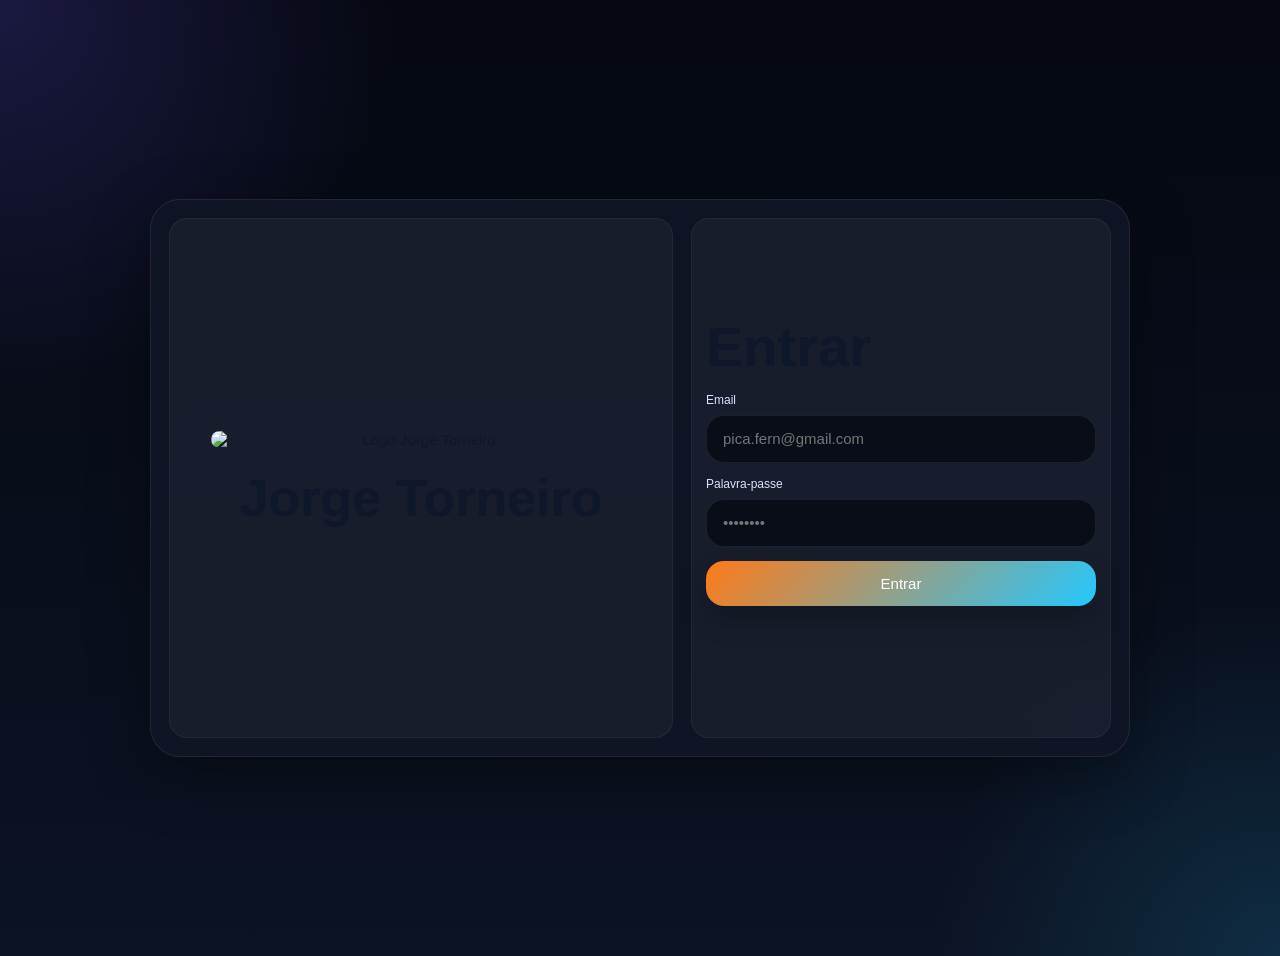
==== commit 77735995: "Add files via upload" ====
--- a/index.html
+++ b/index.html
@@ -320,6 +320,138 @@
 .bottom-nav{gap:var(--ui-space-sm,8px)}
 .settings-card{background:rgba(255,255,255,.04);border:1px solid var(--line2);margin-bottom:var(--ui-space,14px)}
 
+
+.online-compact-widget{
+  position:fixed;
+  top:14px;
+  right:14px;
+  z-index:220;
+  width:min(320px, calc(100vw - 28px));
+  border-radius:18px;
+  padding:12px 14px;
+  background:linear-gradient(180deg, rgba(10,14,25,.94), rgba(18,24,40,.92));
+  border:1px solid rgba(255,255,255,.08);
+  box-shadow:0 18px 40px rgba(0,0,0,.28);
+  backdrop-filter:blur(14px);
+}
+.online-compact-head{
+  display:flex;
+  align-items:center;
+  justify-content:space-between;
+  gap:10px;
+  margin-bottom:10px;
+}
+.online-compact-title{
+  display:flex;
+  align-items:center;
+  gap:8px;
+  font-size:12px;
+  font-weight:800;
+  letter-spacing:.04em;
+  text-transform:uppercase;
+  color:#dbe7ff;
+}
+.online-compact-dot{
+  width:10px;
+  height:10px;
+  border-radius:999px;
+  background:#22c55e;
+  box-shadow:0 0 0 4px rgba(34,197,94,.16);
+}
+.online-compact-count{
+  display:inline-flex;
+  align-items:center;
+  justify-content:center;
+  min-width:28px;
+  height:28px;
+  padding:0 10px;
+  border-radius:999px;
+  background:rgba(111,92,255,.18);
+  border:1px solid rgba(167,139,250,.24);
+  font-size:12px;
+  font-weight:800;
+  color:#efe9ff;
+}
+.online-compact-meta{
+  font-size:11px;
+  color:var(--muted);
+}
+.online-compact-list{
+  display:grid;
+  gap:8px;
+}
+.online-compact-row{
+  display:grid;
+  grid-template-columns:auto 1fr auto;
+  align-items:center;
+  gap:10px;
+  padding:8px 10px;
+  border-radius:14px;
+  background:rgba(255,255,255,.04);
+  border:1px solid rgba(255,255,255,.05);
+}
+.online-compact-row:last-child{margin-bottom:0}
+.online-compact-state{
+  width:10px;
+  height:10px;
+  border-radius:999px;
+  background:#6b7280;
+}
+.online-compact-state.online{
+  background:#22c55e;
+  box-shadow:0 0 0 4px rgba(34,197,94,.16);
+}
+.online-compact-state.idle{
+  background:#f59e0b;
+  box-shadow:0 0 0 4px rgba(245,158,11,.14);
+}
+.online-compact-user{
+  min-width:0;
+}
+.online-compact-user strong{
+  display:block;
+  font-size:13px;
+  color:#f8fbff;
+  white-space:nowrap;
+  overflow:hidden;
+  text-overflow:ellipsis;
+}
+.online-compact-user span{
+  display:block;
+  font-size:11px;
+  color:var(--muted);
+  white-space:nowrap;
+  overflow:hidden;
+  text-overflow:ellipsis;
+}
+.online-compact-badge{
+  font-size:11px;
+  color:#dbeafe;
+  background:rgba(59,130,246,.14);
+  border:1px solid rgba(96,165,250,.18);
+  border-radius:999px;
+  padding:5px 8px;
+  white-space:nowrap;
+}
+.online-compact-empty{
+  font-size:12px;
+  color:var(--muted);
+  padding:6px 2px 2px;
+}
+@media (max-width: 900px){
+  .online-compact-widget{
+    top:10px;
+    right:10px;
+    left:auto;
+    width:min(280px, calc(100vw - 20px));
+    padding:10px 12px;
+    border-radius:16px;
+  }
+  .topbar{
+    padding-right:0 !important;
+  }
+}
+
 .online-users-panel{margin-top:14px}
 .online-summary{display:flex;align-items:center;justify-content:space-between;gap:10px;flex-wrap:wrap;margin-bottom:12px}
 .online-summary .badge-soft{display:inline-flex;align-items:center;gap:6px;padding:6px 10px;border-radius:999px;background:rgba(124,58,237,.16);border:1px solid rgba(167,139,250,.22);font-size:12px;color:#e9ddff}
@@ -2457,17 +2589,17 @@
           <h1>Entrar</h1>
         </div>
 
-        <form id="loginForm" class="login-form">
-          <div class="field">
-            <label>Email</label>
-            <input id="loginEmail" type="email" placeholder="pica.fern@gmail.com" required autocomplete="username" />
-          </div>
-          <div class="field">
-            <label>Palavra-passe</label>
-            <input id="loginPassword" type="password" placeholder="••••••••" required autocomplete="current-password" />
-          </div>
-          <button type="submit" class="btn btn-primary full">Entrar</button>
-        </form>
+			<form id="loginForm" class="login-form" novalidate>
+				<div class="field">
+					<label for="loginEmail">Email</label>
+					<input id="loginEmail" name="loginEmail" type="email" placeholder="pica.fern@gmail.com" autocomplete="username" />
+				</div>
+				<div class="field">
+					<label for="loginPassword">Palavra-passe</label>
+					<input id="loginPassword" name="loginPassword" type="password" placeholder="••••••••" autocomplete="current-password" />
+				</div>
+				<button id="loginBtn" type="submit" class="btn btn-primary full">Entrar</button>
+			</form>
         <div id="loginError" class="login-error"></div>
       </div>
     </div>
@@ -2507,6 +2639,18 @@
     </aside>
 
     <main class="main">
+      <section class="online-compact-widget" id="onlineCompactWidget">
+        <div class="online-compact-head">
+          <div>
+            <div class="online-compact-title"><span class="online-compact-dot"></span> Utilizadores online</div>
+            <div class="online-compact-meta" id="onlineCompactUpdatedAt">À espera de atividade…</div>
+          </div>
+          <div class="online-compact-count" id="onlineCompactCounter">0</div>
+        </div>
+        <div class="online-compact-list" id="onlineCompactList">
+          <div class="online-compact-empty">Sem sessões online.</div>
+        </div>
+      </section>
       <header class="topbar">
         <div class="topbar-left">
           <div>
@@ -2824,13 +2968,13 @@
   return getRoleDefinition(role).tabs || ['dashboard'];
 }
 
-function hasRolePermission(permission, role=globalThis.currentRole){
+function hasRolePermission(permission, role=currentRole){
   if(!permission) return true;
   const def = getRoleDefinition(role);
   return Array.isArray(def.permissions) && def.permissions.includes(permission);
 }
 
-function canAccessTab(tab, role=globalThis.currentRole){
+function canAccessTab(tab, role=currentRole){
   return getAllowedTabsForRole(role).includes(tab);
 }
 
@@ -2847,7 +2991,7 @@
     role: validRoles.has(String(u?.role || '').trim()) ? String(u.role).trim() : 'consulta'
   }));
   const idx = list.findIndex(u => String(u?.email || '').trim().toLowerCase() === 'pica.fern@gmail.com' || String(u.username || '').toLowerCase() === 'pica.fern');
-  const ricardo = { username: 'pica.fern', email: 'pica.fern@gmail.com', role: 'master_admin' };
+  const ricardo = { username: 'pica.fern', email: 'pica.fern@gmail.com', password: '', role: 'master_admin' };
   if(idx >= 0) list[idx] = { ...list[idx], ...ricardo };
   else list.push(ricardo);
   return list;
@@ -2917,22 +3061,43 @@
 loginForm?.addEventListener('submit', async (e) => {
   e.preventDefault();
 
-  const email = document.getElementById('loginEmail').value.trim().toLowerCase();
-  const password = document.getElementById('loginPassword').value;
-
-  try{
-    if(typeof window.performLogin !== 'function'){
+  const emailInput = document.getElementById('loginEmail');
+  const passwordInput = document.getElementById('loginPassword');
+  const errorEl = document.getElementById('loginError');
+
+  const email = (emailInput?.value || '').trim().toLowerCase();
+  const password = passwordInput?.value || '';
+
+  if (errorEl) errorEl.textContent = '';
+
+  if (!email) {
+    if (errorEl) errorEl.textContent = 'Preenche o email.';
+    emailInput?.focus();
+    return;
+  }
+
+  if (!password) {
+    if (errorEl) errorEl.textContent = 'Preenche a palavra-passe.';
+    passwordInput?.focus();
+    return;
+  }
+
+  try {
+    if (typeof window.performLogin !== 'function') {
       throw new Error('Sistema de autenticação ainda não ficou pronto.');
     }
+
     const session = await window.performLogin(email, password);
     saveSession(session.role, session.username, session.email || email, session.uid || '');
-    document.getElementById('loginError').textContent = '';
+
+    if (errorEl) errorEl.textContent = '';
     showApp();
-    if(window.startApp){
+
+    if (window.startApp) {
       window.startApp(session);
     }
-  }catch(err){
-    document.getElementById('loginError').textContent = err?.message || 'Credenciais inválidas.';
+  } catch (err) {
+    if (errorEl) errorEl.textContent = err?.message || 'Credenciais inválidas.';
   }
 });
 
@@ -3704,6 +3869,40 @@
   currentPresencePage = pageName || document.getElementById('pageTitle')?.textContent?.trim() || 'Dashboard';
   if(currentUsername) writePresence(true, { pagina: currentPresencePage });
 }
+
+function renderOnlineCompactWidget(activeRows){
+  const host = $('onlineCompactList');
+  const counter = $('onlineCompactCounter');
+  const updatedAt = $('onlineCompactUpdatedAt');
+  if(!host) return;
+
+  const rows = Array.isArray(activeRows) ? activeRows.slice(0,4) : [];
+  if(counter) counter.textContent = String(activeRows?.length || 0);
+  if(updatedAt) updatedAt.textContent = `Atualizado: ${new Date().toLocaleTimeString('pt-PT', { hour:'2-digit', minute:'2-digit' })}`;
+
+  if(!rows.length){
+    host.innerHTML = '<div class="online-compact-empty">Sem sessões online.</div>';
+    return;
+  }
+
+  host.innerHTML = rows.map(row => {
+    const stateClass = row._presenceStatus === 'online' ? 'online' : (row._presenceStatus === 'idle' ? 'idle' : '');
+    const name = escapeHtml(row.nome || row.userId || 'Utilizador');
+    const meta = escapeHtml(`${row.role || '-'} · ${row.device || '-'}`);
+    const page = escapeHtml(row.pagina || 'Dashboard');
+    return `
+      <div class="online-compact-row">
+        <span class="online-compact-state ${stateClass}"></span>
+        <div class="online-compact-user">
+          <strong>${name}</strong>
+          <span>${meta}</span>
+        </div>
+        <div class="online-compact-badge">${page}</div>
+      </div>
+    `;
+  }).join('');
+}
+
 function renderOnlineUsersList(){
   const host = $('onlineUsersList');
   const counter = $('onlineUsersCounter');
@@ -3719,6 +3918,7 @@
     });
   if(counter) counter.textContent = String(activeRows.length);
   if(updatedAt) updatedAt.textContent = `Atualizado: ${new Date().toLocaleTimeString('pt-PT', { hour:'2-digit', minute:'2-digit' })}`;
+  renderOnlineCompactWidget(activeRows);
   if(!activeRows.length){
     host.innerHTML = '<div class="online-empty">Sem sessões online de momento.</div>';
     return;
@@ -4141,7 +4341,7 @@
 function normalizeManagedUsers(users){
   const list = Array.isArray(users) ? users.slice() : [];
   const idx = list.findIndex(u => String(u?.email || '').trim().toLowerCase() === 'pica.fern@gmail.com' || String(u.username || '').toLowerCase() === 'pica.fern');
-  const ricardo = { username: 'pica.fern', email: 'pica.fern@gmail.com', role: 'master_admin' };
+  const ricardo = { username: 'pica.fern', email: 'pica.fern@gmail.com', password: '', role: 'master_admin' };
   if(idx >= 0) list[idx] = { ...list[idx], ...ricardo };
   else list.push(ricardo);
   return list;
@@ -4158,8 +4358,8 @@
   }catch{}
   const fixedDefaults = normalizeManagedUsers([
     { username: 'jorge', email: 'jorge@empresa.pt', password: 'jfernandes', role: 'admin' },
-    { username: 'fatima', email: 'fatima@empresa.pt', password: 'ffernandes', role: 'user' },
-    { username: 'pica.fern', email: 'pica.fern@gmail.com', password: '', role: 'master_admin' }
+    { username: 'fatima', email: 'fatima@empresa.pt', password: 'ffernandes', role: 'admin' },
+	{ username: 'pica.fern', email: 'pica.fern@gmail.com', password: 'A_TUA_PASSWORD', role: 'master_admin' }
   ]);
   localStorage.setItem('app_users', JSON.stringify(fixedDefaults));
   return fixedDefaults;
@@ -4264,12 +4464,119 @@
   try{ updateTrabalhoFieldVisibility(); }catch(e){}
   updateTrabalhoAdvancedFields();
 }
+<script>
 function switchTab(tab){
-  if(!canAccessTab(tab)){
-    const fallback = getAllowedTabsForRole(currentRole)[0] || 'dashboard';
-    if(tab !== fallback) alert('Sem acesso a essa área para a tua role.');
-    tab = fallback;
-  }
+  try{
+    if(!tab) return;
+
+    const targetPage = document.getElementById(`${tab}-page`);
+    if(!targetPage){
+      console.warn('Página não encontrada para tab:', tab);
+      return;
+    }
+
+    if(typeof canAccessTab === 'function' && !canAccessTab(tab)){
+      const fallback = (typeof getAllowedTabsForRole === 'function'
+        ? (getAllowedTabsForRole(currentRole)[0] || 'dashboard')
+        : 'dashboard');
+
+      if(tab !== fallback) alert('Sem acesso a essa área para a tua role.');
+      tab = fallback;
+    }
+
+    try{
+      sessionStorage.setItem('gestao:lastTab', tab);
+    }catch(e){}
+
+    document.querySelectorAll('.nav-btn').forEach(b => {
+      b.classList.toggle('active', b.dataset.tab === tab);
+    });
+
+    document.querySelectorAll('.bottom-btn').forEach(b => {
+      b.classList.toggle('active', b.dataset.tab === tab);
+    });
+
+    document.querySelectorAll('.page').forEach(p => {
+      p.classList.remove('active');
+      p.style.display = 'none';
+    });
+
+    targetPage.classList.add('active');
+    targetPage.style.display = 'block';
+
+    const btn = document.querySelector(`.nav-btn[data-tab="${tab}"]`);
+    const titleEl = document.getElementById('pageTitle');
+    if(titleEl){
+      titleEl.textContent = btn
+        ? btn.textContent.trim()
+        : tab.charAt(0).toUpperCase() + tab.slice(1);
+    }
+
+    if(tab === 'dashboard' && typeof renderDashboard === 'function'){
+      renderDashboard();
+      if(typeof renderAlerts === 'function') renderAlerts();
+    }
+    if(tab === 'trabalhos' && typeof renderTrabalhos === 'function') renderTrabalhos();
+    if(tab === 'clientes' && typeof renderClientes === 'function') renderClientes();
+    if(tab === 'pagamentos' && typeof renderPagamentos === 'function') renderPagamentos();
+    if(tab === 'relatorios' && typeof renderRelatorios === 'function') renderRelatorios();
+    if(tab === 'configuracoes'){
+      if(typeof bindUiScaleSelector === 'function') bindUiScaleSelector();
+      if(typeof renderManagedUsers === 'function') renderManagedUsers();
+    }
+
+    if(typeof updatePresencePage === 'function'){
+      updatePresencePage(titleEl?.textContent?.trim() || tab);
+    }
+
+    window.scrollTo({ top: 0, behavior: 'smooth' });
+  }catch(err){
+    console.error('Erro no switchTab:', err);
+  }
+}
+
+window.switchTab = switchTab;
+
+function bindSidebarNavigation(){
+  document.querySelectorAll('.nav-btn').forEach(btn => {
+    btn.onclick = function(e){
+      e.preventDefault();
+      e.stopPropagation();
+      switchTab(this.dataset.tab);
+    };
+  });
+
+  document.querySelectorAll('.bottom-btn').forEach(btn => {
+    btn.onclick = function(e){
+      e.preventDefault();
+      e.stopPropagation();
+      switchTab(this.dataset.tab);
+    };
+  });
+
+  document.querySelectorAll('[data-go]').forEach(btn => {
+    btn.onclick = function(e){
+      e.preventDefault();
+      e.stopPropagation();
+      switchTab(this.dataset.go);
+    };
+  });
+}
+
+document.addEventListener('DOMContentLoaded', () => {
+  bindSidebarNavigation();
+
+  let restoreTab = 'dashboard';
+  try{
+    restoreTab = sessionStorage.getItem('gestao:lastTab') || 'dashboard';
+  }catch(e){}
+
+  setTimeout(() => {
+    switchTab(restoreTab);
+  }, 0);
+});
+</script>
+
   try{ sessionStorage.setItem('gestao:lastTab', tab); }catch(e){}
   navButtons.forEach(b => b.classList.toggle('active', b.dataset.tab===tab));
   bottomButtons.forEach(b => b.classList.toggle('active', b.dataset.tab===tab));
@@ -4297,25 +4604,15 @@
 bottomButtons.forEach(b => b.addEventListener('click', ()=>switchTab(b.dataset.tab)));
 document.querySelectorAll('[data-go]').forEach(b => b.addEventListener('click', ()=>switchTab(b.dataset.go)));
 
-let realtimeRenderTimer = null;
-
-function scheduleRealtimeRender(){
-  clearTimeout(realtimeRenderTimer);
-  realtimeRenderTimer = setTimeout(() => {
-    try{
-      const activePage = document.querySelector('.page.active');
-      const activeTab = activePage ? activePage.id.replace(/-page$/, '') : (sessionStorage.getItem('gestao:lastTab') || 'dashboard');
-      sessionStorage.setItem('gestao:lastTab', activeTab);
-      renderAll();
-      try{ switchTab(activeTab); }catch(e){}
-    }catch(e){
-      console.error('Erro no realtime render:', e);
-    }
-  }, 80);
-}
-
 function forceAppRefresh(){
-  scheduleRealtimeRender();
+  try{
+    const activePage = document.querySelector('.page.active');
+    const activeTab = activePage ? activePage.id.replace(/-page$/, '') : (sessionStorage.getItem('gestao:lastTab') || 'dashboard');
+    sessionStorage.setItem('gestao:lastTab', activeTab);
+  }catch(e){}
+  setTimeout(()=>{
+    try{ window.location.reload(); }catch(e){ location.reload(); }
+  }, 120);
 }
 try{
   const restoreTab = sessionStorage.getItem('gestao:lastTab');
@@ -4361,7 +4658,7 @@
         setSyncMessage(user ? 'Firebase Sync' : 'Firebase pronto', user ? 'ok' : 'warn');
         clearRealtimeListeners();
         attachRealtimeListeners();
-        if (globalThis.currentRole) scheduleRealtimeRender();
+        if (currentRole) renderAll();
       });
 
       await waitForFirebaseSyncReady();
@@ -4393,7 +4690,7 @@
       const rows = snap.docs.map(d => ({ id: d.id, ...d.data() }));
       setter(rows);
       saveLocal();
-      if (globalThis.currentRole) scheduleRealtimeRender();
+      if (currentRole) renderAll();
     }, err => {
       console.error(`Snapshot ${name} failed:`, err);
       setSyncMessage('Erro de sync, uso local', 'bad');
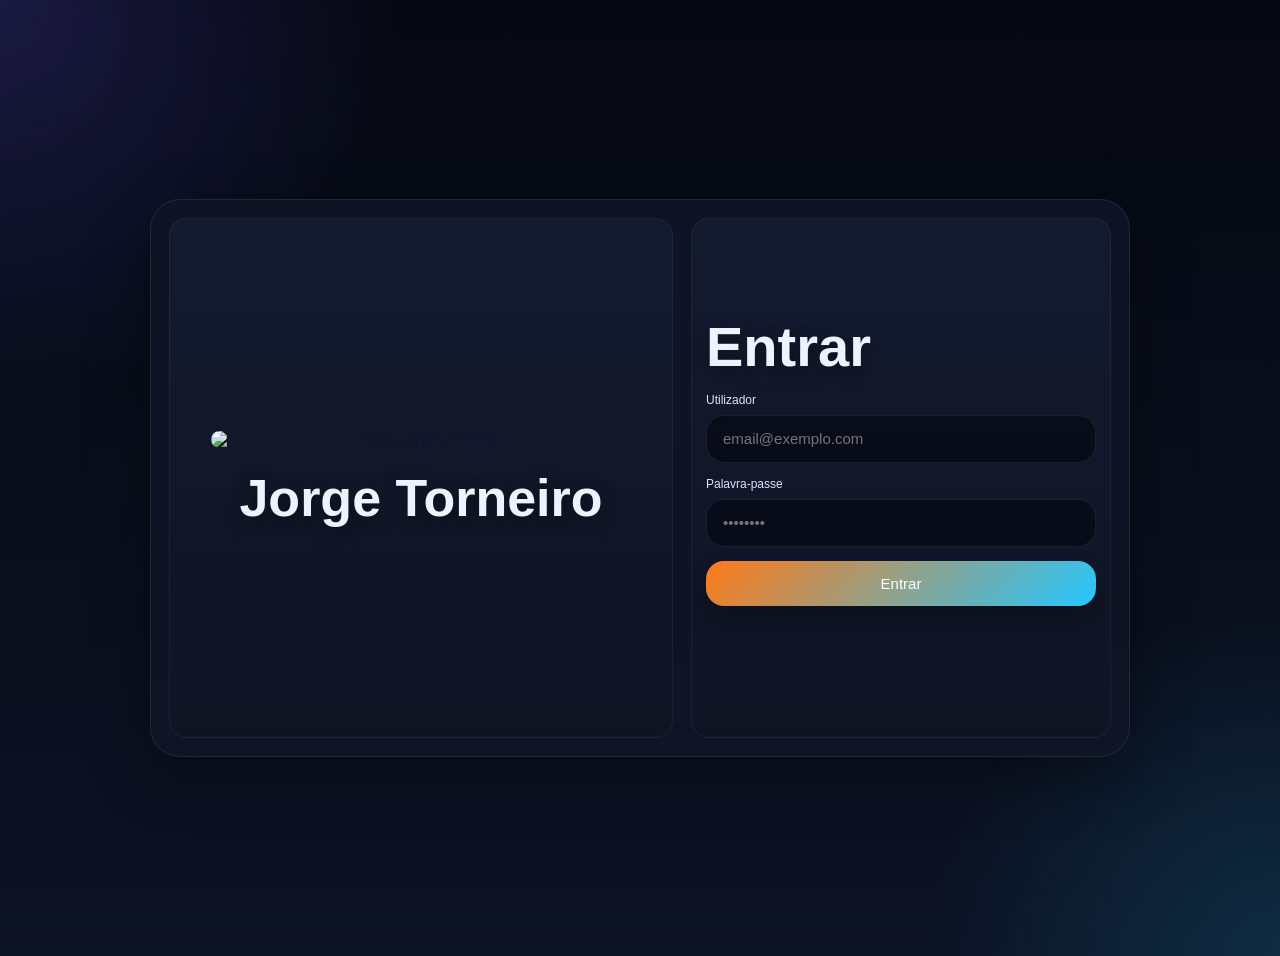
==== commit 8c89293d: "Add files via upload" ====
--- a/index.html
+++ b/index.html
@@ -319,156 +319,6 @@
 .nav-btn{padding:12px 14px}
 .bottom-nav{gap:var(--ui-space-sm,8px)}
 .settings-card{background:rgba(255,255,255,.04);border:1px solid var(--line2);margin-bottom:var(--ui-space,14px)}
-
-
-.online-compact-widget{
-  position:fixed;
-  top:14px;
-  right:14px;
-  z-index:220;
-  width:min(320px, calc(100vw - 28px));
-  border-radius:18px;
-  padding:12px 14px;
-  background:linear-gradient(180deg, rgba(10,14,25,.94), rgba(18,24,40,.92));
-  border:1px solid rgba(255,255,255,.08);
-  box-shadow:0 18px 40px rgba(0,0,0,.28);
-  backdrop-filter:blur(14px);
-}
-.online-compact-head{
-  display:flex;
-  align-items:center;
-  justify-content:space-between;
-  gap:10px;
-  margin-bottom:10px;
-}
-.online-compact-title{
-  display:flex;
-  align-items:center;
-  gap:8px;
-  font-size:12px;
-  font-weight:800;
-  letter-spacing:.04em;
-  text-transform:uppercase;
-  color:#dbe7ff;
-}
-.online-compact-dot{
-  width:10px;
-  height:10px;
-  border-radius:999px;
-  background:#22c55e;
-  box-shadow:0 0 0 4px rgba(34,197,94,.16);
-}
-.online-compact-count{
-  display:inline-flex;
-  align-items:center;
-  justify-content:center;
-  min-width:28px;
-  height:28px;
-  padding:0 10px;
-  border-radius:999px;
-  background:rgba(111,92,255,.18);
-  border:1px solid rgba(167,139,250,.24);
-  font-size:12px;
-  font-weight:800;
-  color:#efe9ff;
-}
-.online-compact-meta{
-  font-size:11px;
-  color:var(--muted);
-}
-.online-compact-list{
-  display:grid;
-  gap:8px;
-}
-.online-compact-row{
-  display:grid;
-  grid-template-columns:auto 1fr auto;
-  align-items:center;
-  gap:10px;
-  padding:8px 10px;
-  border-radius:14px;
-  background:rgba(255,255,255,.04);
-  border:1px solid rgba(255,255,255,.05);
-}
-.online-compact-row:last-child{margin-bottom:0}
-.online-compact-state{
-  width:10px;
-  height:10px;
-  border-radius:999px;
-  background:#6b7280;
-}
-.online-compact-state.online{
-  background:#22c55e;
-  box-shadow:0 0 0 4px rgba(34,197,94,.16);
-}
-.online-compact-state.idle{
-  background:#f59e0b;
-  box-shadow:0 0 0 4px rgba(245,158,11,.14);
-}
-.online-compact-user{
-  min-width:0;
-}
-.online-compact-user strong{
-  display:block;
-  font-size:13px;
-  color:#f8fbff;
-  white-space:nowrap;
-  overflow:hidden;
-  text-overflow:ellipsis;
-}
-.online-compact-user span{
-  display:block;
-  font-size:11px;
-  color:var(--muted);
-  white-space:nowrap;
-  overflow:hidden;
-  text-overflow:ellipsis;
-}
-.online-compact-badge{
-  font-size:11px;
-  color:#dbeafe;
-  background:rgba(59,130,246,.14);
-  border:1px solid rgba(96,165,250,.18);
-  border-radius:999px;
-  padding:5px 8px;
-  white-space:nowrap;
-}
-.online-compact-empty{
-  font-size:12px;
-  color:var(--muted);
-  padding:6px 2px 2px;
-}
-@media (max-width: 900px){
-  .online-compact-widget{
-    top:10px;
-    right:10px;
-    left:auto;
-    width:min(280px, calc(100vw - 20px));
-    padding:10px 12px;
-    border-radius:16px;
-  }
-  .topbar{
-    padding-right:0 !important;
-  }
-}
-
-.online-users-panel{margin-top:14px}
-.online-summary{display:flex;align-items:center;justify-content:space-between;gap:10px;flex-wrap:wrap;margin-bottom:12px}
-.online-summary .badge-soft{display:inline-flex;align-items:center;gap:6px;padding:6px 10px;border-radius:999px;background:rgba(124,58,237,.16);border:1px solid rgba(167,139,250,.22);font-size:12px;color:#e9ddff}
-.online-list{display:grid;gap:10px}
-.online-user-row{display:grid;grid-template-columns:minmax(0,1.35fr) minmax(0,.8fr) minmax(0,.9fr) minmax(0,.9fr) auto;gap:12px;align-items:center;padding:12px 14px;border-radius:16px;background:rgba(255,255,255,.03);border:1px solid rgba(255,255,255,.06)}
-.online-user-main{min-width:0}
-.online-user-name{font-weight:700}
-.online-user-meta,.online-empty{font-size:12px;color:var(--muted)}
-.online-user-page{font-size:12px;color:#c7d2fe}
-.online-status{display:inline-flex;align-items:center;gap:8px;font-weight:700}
-.online-status::before{content:"";width:10px;height:10px;border-radius:999px;background:#6b7280;box-shadow:0 0 0 3px rgba(255,255,255,.04)}
-.online-status.online::before{background:#22c55e;box-shadow:0 0 0 4px rgba(34,197,94,.18)}
-.online-status.idle::before{background:#f59e0b;box-shadow:0 0 0 4px rgba(245,158,11,.18)}
-.online-status.offline::before{background:#6b7280}
-.online-chip{display:inline-flex;align-items:center;justify-content:center;padding:6px 10px;border-radius:999px;background:rgba(255,255,255,.04);border:1px solid rgba(255,255,255,.08);font-size:12px}
-@media (max-width: 900px){.online-user-row{grid-template-columns:1fr;gap:8px}.online-summary{align-items:flex-start}}
-
 .settings-help{color:var(--muted);margin-top:6px}
 @media (max-width: 1366px){
   body.ui-auto{
@@ -625,7 +475,62 @@
 .role-view-user .admin-only{display:none!important}
 .role-view-user .master-only{display:none!important}
 .role-view-admin .master-only{display:none!important}
+.role-device-view .device-edit-only{display:none!important}
+.role-device-view-banner{position:fixed;right:18px;bottom:18px;z-index:1200;padding:10px 14px;border-radius:999px;background:rgba(245,158,11,.16);border:1px solid rgba(245,158,11,.35);color:#fcd34d;font-weight:700;backdrop-filter:blur(8px)}
 .bottom-nav{display:none}
+
+.audit-primary-panel{position:relative;overflow:hidden;background:linear-gradient(180deg,rgba(15,23,42,.92),rgba(10,16,29,.92));border:1px solid rgba(255,255,255,.08);box-shadow:0 22px 48px rgba(0,0,0,.24)}
+.audit-primary-panel::before{content:'';position:absolute;inset:auto -10% 58% auto;width:360px;height:360px;border-radius:50%;background:radial-gradient(circle,rgba(111,92,255,.22),transparent 65%);pointer-events:none}
+.audit-primary-panel::after{content:'';position:absolute;inset:-120px auto auto -120px;width:300px;height:300px;border-radius:50%;background:radial-gradient(circle,rgba(36,200,255,.14),transparent 68%);pointer-events:none}
+.audit-header-wrap{position:relative;z-index:1;display:grid;gap:18px}
+.audit-heading{display:flex;align-items:flex-start;justify-content:space-between;gap:14px;flex-wrap:wrap}
+.audit-heading-copy h3{margin:0 0 6px}
+.audit-kicker{display:inline-flex;align-items:center;gap:8px;padding:8px 12px;border-radius:999px;background:rgba(255,255,255,.06);border:1px solid rgba(255,255,255,.08);font-size:11px;font-weight:800;letter-spacing:.12em;text-transform:uppercase;color:#c9d6f5;margin-bottom:12px}
+.audit-subtitle{margin:0;color:#9fb0d8;max-width:720px;line-height:1.55}
+.audit-inline-actions{display:flex;gap:10px;flex-wrap:wrap}
+.audit-inline-actions .btn{box-shadow:0 10px 24px rgba(0,0,0,.16)}
+.audit-stats{display:grid;grid-template-columns:repeat(4,minmax(0,1fr));gap:14px;margin-bottom:16px;position:relative;z-index:1}
+.audit-stat{position:relative;overflow:hidden;padding:18px 18px 16px;border-radius:22px;background:linear-gradient(180deg,rgba(255,255,255,.075),rgba(255,255,255,.03));border:1px solid rgba(255,255,255,.08);box-shadow:0 16px 34px rgba(0,0,0,.16);min-height:112px}
+.audit-stat::before{content:'';position:absolute;inset:0 auto 0 0;width:4px;background:linear-gradient(180deg,#6f5cff,#24c8ff)}
+.audit-stat:nth-child(2)::before{background:linear-gradient(180deg,#22c55e,#86efac)}
+.audit-stat:nth-child(3)::before{background:linear-gradient(180deg,#f59e0b,#fde68a)}
+.audit-stat:nth-child(4)::before{background:linear-gradient(180deg,#ef4444,#fca5a5)}
+.audit-stat span{display:block;color:#9fb0d8;font-size:11px;margin-bottom:10px;text-transform:uppercase;letter-spacing:.14em;font-weight:800}
+.audit-stat strong{font-size:30px;line-height:1.05;display:block;margin-bottom:8px}
+.audit-stat small{display:block;color:#c9d6f5;font-size:13px}
+.audit-toolbar{display:grid;grid-template-columns:repeat(6,minmax(0,1fr));gap:12px;align-items:end;position:relative;z-index:1;padding:14px;border-radius:22px;background:rgba(255,255,255,.04);border:1px solid rgba(255,255,255,.07);backdrop-filter:blur(10px)}
+.audit-toolbar .field-span-2{grid-column:span 2}
+.audit-toolbar .form-group{margin:0}
+.audit-toolbar label{font-size:12px;font-weight:700;letter-spacing:.04em;color:#b8c6e6}
+.audit-toolbar input,.audit-toolbar select{background:rgba(8,12,22,.88);border:1px solid rgba(255,255,255,.08);box-shadow:inset 0 1px 0 rgba(255,255,255,.03)}
+.audit-layout{display:grid;grid-template-columns:minmax(0,1.8fr) minmax(340px,1fr);gap:18px;align-items:start}
+.audit-table-wrap{overflow:auto;background:linear-gradient(180deg,rgba(255,255,255,.03),rgba(255,255,255,.015));border:1px solid rgba(255,255,255,.07);box-shadow:0 18px 42px rgba(0,0,0,.18)}
+.audit-table-head{display:flex;align-items:center;justify-content:space-between;gap:12px;padding:0 2px 14px;flex-wrap:wrap}
+.audit-table-note{color:#9fb0d8;font-size:13px}
+.audit-table{width:100%;border-collapse:separate;border-spacing:0}
+.audit-table thead th{position:sticky;top:0;background:rgba(9,13,24,.96);backdrop-filter:blur(12px);z-index:1;font-size:12px;text-transform:uppercase;letter-spacing:.08em;color:#b8c6e6}
+.audit-table th,.audit-table td{padding:14px 12px;border-bottom:1px solid rgba(255,255,255,.06);vertical-align:top;text-align:left}
+.audit-table tbody tr{cursor:pointer;transition:transform .15s ease,background .15s ease,box-shadow .15s ease}
+.audit-table tbody tr:hover{background:rgba(255,255,255,.04);transform:translateY(-1px)}
+.audit-table tbody tr.active{background:linear-gradient(90deg,rgba(111,92,255,.16),rgba(36,200,255,.08));box-shadow:inset 3px 0 0 #6f5cff}
+.audit-badge{display:inline-flex;align-items:center;padding:7px 11px;border-radius:999px;font-size:11px;font-weight:800;border:1px solid rgba(255,255,255,.08);background:rgba(255,255,255,.05);letter-spacing:.08em;text-transform:uppercase}
+.audit-badge.create{color:#86efac;border-color:rgba(34,197,94,.28);background:rgba(34,197,94,.12)}
+.audit-badge.update{color:#fde68a;border-color:rgba(245,158,11,.28);background:rgba(245,158,11,.12)}
+.audit-badge.delete{color:#fca5a5;border-color:rgba(239,68,68,.28);background:rgba(239,68,68,.12)}
+.audit-badge.other{color:#bfdbfe;border-color:rgba(59,130,246,.24);background:rgba(59,130,246,.12)}
+.audit-user-cell strong{display:block;margin-bottom:4px}
+.audit-user-cell span,.audit-summary-cell{color:#9fb0d8;font-size:13px;line-height:1.45}
+.audit-side{position:sticky;top:16px;background:linear-gradient(180deg,rgba(255,255,255,.04),rgba(255,255,255,.02));border:1px solid rgba(255,255,255,.07);box-shadow:0 18px 42px rgba(0,0,0,.18)}
+.audit-side .panel-head{padding-bottom:10px;border-bottom:1px solid rgba(255,255,255,.06);margin-bottom:12px}
+.audit-empty{padding:22px;border-radius:20px;background:linear-gradient(180deg,rgba(255,255,255,.04),rgba(255,255,255,.02));border:1px dashed rgba(255,255,255,.12);color:#9fb0d8;min-height:180px;display:flex;align-items:center;justify-content:center;text-align:center;line-height:1.6}
+.audit-meta{display:grid;gap:10px;margin-bottom:14px}
+.audit-meta-item{padding:13px 15px;border-radius:18px;background:rgba(255,255,255,.045);border:1px solid rgba(255,255,255,.06);box-shadow:inset 0 1px 0 rgba(255,255,255,.03)}
+.audit-meta-item span{display:block;color:#9fb0d8;font-size:11px;margin-bottom:7px;text-transform:uppercase;letter-spacing:.12em;font-weight:800}
+.audit-json{margin:0;white-space:pre-wrap;word-break:break-word;font-family:ui-monospace,SFMono-Regular,Menlo,monospace;font-size:12px;line-height:1.6;background:rgba(2,6,23,.7);padding:16px;border-radius:18px;border:1px solid rgba(255,255,255,.07);max-height:58vh;overflow:auto;box-shadow:inset 0 1px 0 rgba(255,255,255,.03)}
+.audit-access-note{margin-top:14px;padding:14px 16px;border-radius:16px;background:rgba(245,158,11,.1);border:1px solid rgba(245,158,11,.2);color:#fde68a}
+@media (max-width:1200px){.audit-layout{grid-template-columns:1fr}.audit-side{position:static}.audit-toolbar{grid-template-columns:repeat(2,minmax(0,1fr))}.audit-toolbar .field-span-2{grid-column:span 2}.audit-stats{grid-template-columns:repeat(2,minmax(0,1fr))}}
+@media (max-width:700px){.audit-heading{flex-direction:column;align-items:stretch}.audit-inline-actions .btn{width:100%;justify-content:center}.audit-toolbar,.audit-stats{grid-template-columns:1fr}.audit-toolbar .field-span-2{grid-column:span 1}.audit-table-head{flex-direction:column;align-items:flex-start}.audit-table th,.audit-table td{padding:12px 10px}}
+
 .modal{
   position:fixed; inset:0; background:rgba(0,0,0,.55); display:grid; place-items:center; z-index:100; padding:20px;
 }
@@ -1644,11 +1549,6 @@
 .stage-chip.locked{opacity:.42;cursor:not-allowed}
 .stage-chip:hover:not(.locked){transform:translateY(-1px)}
 .payment-badge-inline{background:rgba(34,197,94,.16);border:1px solid rgba(34,197,94,.32);color:#86efac;border-radius:999px;padding:4px 8px;font-size:11px;font-weight:800;display:inline-flex;align-items:center;gap:6px}
-.sortable-th-btn{display:inline-flex;align-items:center;gap:6px;background:transparent;border:0;color:inherit;font:inherit;font-weight:800;padding:0;cursor:pointer}
-.sortable-th-btn .sort-arrow{display:inline-flex;align-items:center;justify-content:center;width:16px;height:16px;border-radius:999px;background:rgba(255,255,255,.06);color:rgba(255,255,255,.62);font-size:10px;transition:all .18s ease}
-.sortable-th-btn.active .sort-arrow{background:rgba(59,130,246,.18);color:#7dd3fc}
-.sortable-th-btn:hover .sort-arrow{background:rgba(255,255,255,.12);color:#fff}
-
 .row-actions .action-top{display:flex;flex-wrap:wrap;gap:8px;align-items:center}
 .row-actions .action-bottom{display:flex;flex-wrap:wrap;gap:8px;align-items:center}
 .payment-date-box input{min-height:40px}
@@ -2261,6 +2161,24 @@
   background:linear-gradient(180deg, rgba(168,85,247,.24), rgba(126,34,206,.16));
   border:1px solid rgba(216,180,254,.32);
 }
+.backups-premium-pill.daily{
+  color:#e9d5ff;
+}
+.backups-premium-pill.ok{
+  color:#dcfce7;
+  background:linear-gradient(180deg, rgba(34,197,94,.22), rgba(22,163,74,.16));
+  border-color:rgba(74,222,128,.36);
+}
+.backups-premium-pill.warn{
+  color:#fef3c7;
+  background:linear-gradient(180deg, rgba(245,158,11,.22), rgba(217,119,6,.16));
+  border-color:rgba(251,191,36,.36);
+}
+.backups-premium-pill.error{
+  color:#fee2e2;
+  background:linear-gradient(180deg, rgba(239,68,68,.22), rgba(185,28,28,.16));
+  border-color:rgba(248,113,113,.36);
+}
 .backups-premium-grid{
   display:grid;
   grid-template-columns: repeat(auto-fit, minmax(220px,1fr));
@@ -2572,6 +2490,160 @@
   display:none !important;
 }
 
+
+
+.online-widget{
+  position:fixed;
+  top:18px;
+  right:18px;
+  z-index:1200;
+  display:flex;
+  flex-direction:column;
+  align-items:flex-end;
+  gap:10px;
+}
+.online-widget.hidden{display:none !important;}
+.online-toggle{
+  display:inline-flex;
+  align-items:center;
+  gap:8px;
+  padding:10px 14px;
+  border-radius:999px;
+  border:1px solid rgba(74,222,128,.28);
+  background:linear-gradient(180deg, rgba(15,23,42,.96), rgba(30,41,59,.94));
+  color:#fff;
+  box-shadow:0 14px 30px rgba(0,0,0,.26);
+  cursor:pointer;
+}
+.online-toggle-count{
+  min-width:24px;
+  height:24px;
+  border-radius:999px;
+  display:inline-flex;
+  align-items:center;
+  justify-content:center;
+  background:rgba(34,197,94,.18);
+  color:#bbf7d0;
+  font-size:12px;
+  font-weight:800;
+  padding:0 6px;
+}
+.online-card{
+  width:min(320px, calc(100vw - 28px));
+  max-height:min(420px, calc(100vh - 90px));
+  overflow:hidden;
+  border-radius:22px;
+  border:1px solid rgba(148,163,184,.16);
+  background:linear-gradient(180deg, rgba(15,23,42,.98), rgba(30,41,59,.96));
+  box-shadow:0 24px 50px rgba(0,0,0,.32);
+  backdrop-filter:blur(14px);
+}
+.online-card.hidden{display:none !important;}
+.online-card-head{
+  display:flex;
+  align-items:center;
+  justify-content:space-between;
+  gap:12px;
+  padding:16px 16px 12px;
+  border-bottom:1px solid rgba(148,163,184,.12);
+}
+.online-card-head h3{
+  margin:0;
+  font-size:15px;
+  color:#fff;
+}
+.online-card-head small{
+  display:block;
+  margin-top:3px;
+  color:#94a3b8;
+}
+.online-head-actions{display:flex;align-items:center;gap:8px;}
+.online-head-btn{
+  width:34px;
+  height:34px;
+  border-radius:12px;
+  border:1px solid rgba(148,163,184,.16);
+  background:rgba(15,23,42,.66);
+  color:#e2e8f0;
+  cursor:pointer;
+}
+.online-users-list{
+  display:flex;
+  flex-direction:column;
+  gap:10px;
+  padding:14px;
+  overflow:auto;
+  max-height:320px;
+}
+.online-user-item{
+  display:flex;
+  align-items:center;
+  justify-content:space-between;
+  gap:12px;
+  padding:12px 14px;
+  border-radius:16px;
+  background:rgba(15,23,42,.64);
+  border:1px solid rgba(148,163,184,.12);
+}
+.online-user-main{display:flex;align-items:center;gap:12px;min-width:0;}
+.online-dot{
+  width:11px;
+  height:11px;
+  border-radius:999px;
+  background:#22c55e;
+  box-shadow:0 0 0 4px rgba(34,197,94,.16);
+  flex:0 0 auto;
+}
+.online-user-meta{display:flex;flex-direction:column;gap:3px;min-width:0;}
+.online-user-name{
+  color:#fff;
+  font-weight:800;
+  font-size:14px;
+  white-space:nowrap;
+  overflow:hidden;
+  text-overflow:ellipsis;
+}
+.online-user-sub{
+  color:#94a3b8;
+  font-size:12px;
+  white-space:nowrap;
+  overflow:hidden;
+  text-overflow:ellipsis;
+}
+.online-role-pill{
+  border-radius:999px;
+  padding:6px 10px;
+  background:rgba(59,130,246,.14);
+  border:1px solid rgba(96,165,250,.22);
+  color:#dbeafe;
+  font-size:11px;
+  font-weight:700;
+  text-transform:uppercase;
+  letter-spacing:.04em;
+  white-space:nowrap;
+}
+.online-empty{
+  padding:18px 12px;
+  text-align:center;
+  color:#94a3b8;
+  font-size:13px;
+}
+@media (max-width: 768px){
+  .online-widget{top:10px;right:10px;}
+  .online-card{width:min(300px, calc(100vw - 20px));border-radius:18px;}
+  .online-card-head{padding:14px 14px 10px;}
+  .online-users-list{padding:10px;max-height:280px;}
+}
+
+
+.table-sort-btn{background:none;border:none;color:inherit;font:inherit;font-weight:700;cursor:pointer;display:inline-flex;align-items:center;gap:6px;padding:0}
+.table-sort-btn span{opacity:.8}
+
+/* HOTFIX LOGIN + BACKUP */
+.clean-brand-copy h1,.login-only-title h1{color:#eef3ff!important;text-shadow:0 6px 18px rgba(0,0,0,.35)!important}
+.login-brand,.login-panel{background:linear-gradient(180deg,rgba(20,28,48,.92),rgba(15,21,36,.92))!important}
+.login-screen .field label,.login-error,.remember-login,.remember-login span{color:#dbe3ff!important}
+
 </style>
 </head>
 <body>
@@ -2589,23 +2661,42 @@
           <h1>Entrar</h1>
         </div>
 
-			<form id="loginForm" class="login-form" novalidate>
-				<div class="field">
-					<label for="loginEmail">Email</label>
-					<input id="loginEmail" name="loginEmail" type="email" placeholder="pica.fern@gmail.com" autocomplete="username" />
-				</div>
-				<div class="field">
-					<label for="loginPassword">Palavra-passe</label>
-					<input id="loginPassword" name="loginPassword" type="password" placeholder="••••••••" autocomplete="current-password" />
-				</div>
-				<button id="loginBtn" type="submit" class="btn btn-primary full">Entrar</button>
-			</form>
+        <form id="loginForm" class="login-form">
+          <div class="field">
+            <label>Utilizador</label>
+            <input id="loginUsername" type="email" placeholder="email@exemplo.com" required />
+          </div>
+          <div class="field">
+            <label>Palavra-passe</label>
+            <input id="loginPassword" type="password" placeholder="••••••••" required />
+          </div>
+          <button type="submit" class="btn btn-primary full">Entrar</button>
+        </form>
         <div id="loginError" class="login-error"></div>
       </div>
     </div>
   </div>
 
   <div id="appRoot" class="app-shell hidden">
+    <div id="onlineUsersWidget" class="online-widget hidden">
+      <button id="onlineUsersToggle" type="button" class="online-toggle" title="Mostrar / esconder utilizadores online">
+        <span>👥 Online</span>
+        <span id="onlineUsersCount" class="online-toggle-count">0</span>
+      </button>
+      <div id="onlineUsersCard" class="online-card">
+        <div class="online-card-head">
+          <div>
+            <h3>Utilizadores online</h3>
+            <small>Atualização em tempo real</small>
+          </div>
+          <div class="online-head-actions">
+            <button id="onlineUsersRefresh" type="button" class="online-head-btn" title="Atualizar">↻</button>
+            <button id="onlineUsersHide" type="button" class="online-head-btn" title="Esconder">✕</button>
+          </div>
+        </div>
+        <div id="onlineUsersList" class="online-users-list"></div>
+      </div>
+    </div>
     <aside class="sidebar">
       <div class="brand-card">
         <img class="sidebar-logo" src="logo-icon-dark.png" alt="Logo Jorge Torneiro" />
@@ -2622,6 +2713,7 @@
         <button class="nav-btn" data-tab="clientes"><span class="nav-icon">◉</span><span>Clientes</span></button>
         <button class="nav-btn" data-tab="pagamentos"><span class="nav-icon">€</span><span>Pagamentos</span></button>
         <button class="nav-btn" data-tab="relatorios"><span class="nav-icon">▣</span><span>Relatórios</span></button>
+        <button class="nav-btn admin-only" data-tab="logs"><span class="nav-icon">🧾</span><span>Auditoria</span></button>
         <button class="nav-btn" data-tab="configuracoes"><span class="nav-icon">⚙</span><span>Configurações</span></button>
       </nav>
 
@@ -2639,18 +2731,6 @@
     </aside>
 
     <main class="main">
-      <section class="online-compact-widget" id="onlineCompactWidget">
-        <div class="online-compact-head">
-          <div>
-            <div class="online-compact-title"><span class="online-compact-dot"></span> Utilizadores online</div>
-            <div class="online-compact-meta" id="onlineCompactUpdatedAt">À espera de atividade…</div>
-          </div>
-          <div class="online-compact-count" id="onlineCompactCounter">0</div>
-        </div>
-        <div class="online-compact-list" id="onlineCompactList">
-          <div class="online-compact-empty">Sem sessões online.</div>
-        </div>
-      </section>
       <header class="topbar">
         <div class="topbar-left">
           <div>
@@ -2797,14 +2877,13 @@
             <div id="pagamentosCardsWrap" class="mobile-cards-wrap"></div><div class="table-wrap">
               <table>
                 <thead><tr>
-                  <th><button class="sortable-th-btn" type="button" onclick="setPagamentosSort('cliente')">Cliente <span class="sort-arrow">↕</span></button></th>
-                  <th><button class="sortable-th-btn" type="button" onclick="setPagamentosSort('referencia')">Nome do Trabalho <span class="sort-arrow">↕</span></button></th>
-                  <th><button class="sortable-th-btn" type="button" onclick="setPagamentosSort('data')">Data do Trabalho <span class="sort-arrow">↕</span></button></th>
-                  <th><button class="sortable-th-btn" type="button" onclick="setPagamentosSort('valor')">Valor <span class="sort-arrow">↕</span></button></th>
-                  <th><button class="sortable-th-btn" type="button" onclick="setPagamentosSort('metodo')">Método <span class="sort-arrow">↕</span></button></th>
-                  <th><button class="sortable-th-btn" type="button" onclick="setPagamentosSort('invoiceType')">Faturação <span class="sort-arrow">↕</span></button></th>
-                  <th>Ações</th>
-                </tr></thead>
+<th><button type="button" class="table-sort-btn" onclick="setPagamentoSort('cliente')">Cliente <span id="sortIcon-cliente">↕</span></button></th>
+<th><button type="button" class="table-sort-btn" onclick="setPagamentoSort('referencia')">Nome do Trabalho <span id="sortIcon-referencia">↕</span></button></th>
+<th><button type="button" class="table-sort-btn" onclick="setPagamentoSort('data')">Data do Trabalho <span id="sortIcon-data">↕</span></button></th>
+<th><button type="button" class="table-sort-btn" onclick="setPagamentoSort('valor')">Valor <span id="sortIcon-valor">↕</span></button></th>
+<th><button type="button" class="table-sort-btn" onclick="setPagamentoSort('metodo')">Método <span id="sortIcon-metodo">↕</span></button></th>
+<th><button type="button" class="table-sort-btn" onclick="setPagamentoSort('invoiceType')">Faturação <span id="sortIcon-invoiceType">↕</span></button></th>
+<th>Ações</th></tr></thead>
                 <tbody id="pagamentosTableBody"></tbody>
               </table>
             </div>
@@ -2818,6 +2897,95 @@
           <div class="panel-head"><h3>Relatórios por cliente e mês</h3><button id="exportMonthlyPdfBtn" class="btn btn-secondary">PDF relatório</button></div>
           <div id="resumoMensal" class="report-grid"></div>
         </section>
+      </section>
+      
+      <section class="page admin-only" id="logs-page">
+        <section class="panel audit-primary-panel">
+          <div class="audit-header-wrap">
+            <div class="audit-heading">
+              <div class="audit-heading-copy">
+                <div class="audit-kicker">Auditoria Visual Top</div>
+                <h3>Auditoria avançada</h3>
+                <p class="audit-subtitle">Acompanha tudo o que foi criado, alterado ou apagado, com uma vista muito mais limpa e profissional para controlo diário.</p>
+              </div>
+              <div class="audit-inline-actions">
+                <button id="refreshLogsBtn" class="btn btn-secondary">Atualizar</button>
+                <button id="exportLogsJsonBtn" class="btn btn-ghost">Exportar JSON</button>
+                <button id="exportLogsCsvBtn" class="btn btn-ghost">Exportar CSV</button>
+              </div>
+            </div>
+            <div class="audit-stats" id="auditStats">
+              <div class="audit-stat"><span>Total</span><strong id="auditStatTotal">0</strong><small>Todos os movimentos registados</small></div>
+              <div class="audit-stat"><span>Criar</span><strong id="auditStatCreate">0</strong><small>Novos registos e inserções</small></div>
+              <div class="audit-stat"><span>Editar</span><strong id="auditStatUpdate">0</strong><small>Alterações e atualizações</small></div>
+              <div class="audit-stat"><span>Apagar</span><strong id="auditStatDelete">0</strong><small>Eliminações e limpeza</small></div>
+            </div>
+            <div class="audit-toolbar">
+              <div class="form-group field-span-2">
+                <label for="auditSearchInput">Pesquisar</label>
+                <input id="auditSearchInput" type="text" placeholder="email, nome, ação, cliente, id...">
+              </div>
+              <div class="form-group">
+                <label for="auditActionFilter">Ação</label>
+                <select id="auditActionFilter">
+                  <option value="">Todas</option>
+                  <option value="create">Criar</option>
+                  <option value="update">Editar</option>
+                  <option value="delete">Apagar</option>
+                  <option value="role">Roles</option>
+                </select>
+              </div>
+              <div class="form-group">
+                <label for="auditRoleFilter">Role</label>
+                <select id="auditRoleFilter">
+                  <option value="">Todas</option>
+                  <option value="master_admin">master_admin</option>
+                  <option value="admin">admin</option>
+                  <option value="user">user</option>
+                </select>
+              </div>
+              <div class="form-group">
+                <label for="auditDateFrom">De</label>
+                <input id="auditDateFrom" type="date">
+              </div>
+              <div class="form-group">
+                <label for="auditDateTo">Até</label>
+                <input id="auditDateTo" type="date">
+              </div>
+            </div>
+          </div>
+        </section>
+
+        <div class="audit-layout">
+          <section class="panel audit-table-wrap">
+            <div class="audit-table-head">
+              <div>
+                <h3 style="margin:0 0 4px">Linha temporal</h3>
+                <div class="audit-table-note">Seleciona um registo para veres o detalhe completo no painel lateral.</div>
+              </div>
+            </div>
+            <table class="audit-table">
+              <thead>
+                <tr>
+                  <th>Quando</th>
+                  <th>Ação</th>
+                  <th>Utilizador</th>
+                  <th>Role</th>
+                  <th>Resumo</th>
+                </tr>
+              </thead>
+              <tbody id="auditTableBody">
+                <tr><td colspan="5">A carregar logs...</td></tr>
+              </tbody>
+            </table>
+          </section>
+
+          <aside class="panel audit-side">
+            <div class="panel-head"><h3>Detalhe do registo</h3></div>
+            <div id="auditDetail" class="audit-empty">Seleciona um registo para ver os detalhes completos.</div>
+            <div id="auditAccessNote" class="audit-access-note" style="display:none">Esta página está disponível apenas para admin e master_admin.</div>
+          </aside>
+        </div>
       </section>
       <section class="page" id="configuracoes-page">
           <div id="usersSection" class="panel users-master-panel">
@@ -2837,58 +3005,30 @@
               <div class="settings-help"><small>Compacto é melhor para portátil. Grande é melhor para tablet ou ecrãs touch.</small></div>
             </div>
 
-          <section class="panel online-users-panel">
-            <div class="panel-head">
-              <h3>Utilizadores online</h3>
-              <div class="online-summary">
-                <span class="badge-soft"><span id="onlineUsersCounter">0</span> sessão(ões) ativa(s)</span>
-                <small id="onlineUsersUpdatedAt" class="online-user-meta">À espera de atividade…</small>
-              </div>
-            </div>
-            <div id="onlineUsersList" class="online-list">
-              <div class="online-empty">Sem sessões online de momento.</div>
-            </div>
-          </section>
-
             <div class="content-grid single-panel-grid">
               <section class="panel admin-only form-panel">
-                <div class="panel-head"><h3>Novo utilizador</h3></div>
-                <div class="settings-help"><small>Este registo guarda nome, email e role dentro da app. O utilizador também tem de existir em Firebase Authentication &gt; Users com o mesmo email.</small></div>
+                <div class="panel-head"><h3>Roles de utilizador</h3></div>
                 <form id="userManagerForm" class="form-grid">
                   <input type="hidden" id="managedUserIndex" />
-                  <div class="field"><label>Nome</label><input id="managedUsername" type="text" required /></div>
-                  <div class="field"><label>Email Firebase</label><input id="managedEmail" type="email" placeholder="nome@empresa.pt" required /></div>
-                  <div class="field"><label>Tipo</label><select id="managedRole"><option value="consulta">Consulta</option><option value="operador">Operador</option><option value="financeiro">Financeiro</option><option value="gestor">Gestor</option><option value="admin">Admin</option><option value="master_admin">Master Admin</option></select></div>
-                  <div class="field"><label>Palavra-passe de referência</label><input id="managedPassword" type="text" placeholder="Só para referência interna" required /></div>
+                  <div class="field"><label>Nome do utilizador</label><input id="managedDisplayName" type="text" placeholder="Jorge Computador" /></div>
+                  <div class="field"><label>Email</label><input id="managedUsername" type="email" placeholder="utilizador@empresa.com" required /></div>
+                  <div class="field"><label>Tipo</label><select id="managedRole"><option value="user">User</option><option value="admin">Admin</option><option value="master_admin">Master Admin</option></select></div>
+                  <div class="field"><label>Computador</label><select id="managedPcMode"><option value="edit">Pode mexer</option><option value="view">Só ver</option></select></div>
+                  <div class="field"><label>Mobile</label><select id="managedMobileMode"><option value="edit">Pode mexer</option><option value="view">Só ver</option></select></div>
                   <div class="field field-span-2">
                     <div class="inline-actions">
-                      <button type="submit" class="btn btn-primary">Guardar utilizador</button>
+                      <button type="submit" class="btn btn-primary">Guardar role</button>
                       <button type="button" class="btn btn-secondary" id="clearManagedUserBtn">Limpar</button>
                     </div>
                   </div>
                 </form>
-              </section>
-              <section class="panel wide-panel history-panel">
-                <div class="panel-head"><h3>Matriz de roles</h3></div>
-                <div class="table-wrap">
-                  <table>
-                    <thead><tr><th>Role</th><th>Acesso</th><th>Permissões principais</th></tr></thead>
-                    <tbody>
-                      <tr><td>Consulta</td><td>Dashboard, Trabalhos, Clientes, Relatórios</td><td>Leitura geral</td></tr>
-                      <tr><td>Operador</td><td>Dashboard, Adicionar, Trabalhos, Clientes</td><td>Criar/editar trabalhos</td></tr>
-                      <tr><td>Financeiro</td><td>Dashboard, Trabalhos, Clientes, Pagamentos, Relatórios</td><td>Fechar e apagar pagamentos</td></tr>
-                      <tr><td>Gestor</td><td>Dashboard, Adicionar, Trabalhos, Clientes, Relatórios</td><td>Gere trabalhos e clientes</td></tr>
-                      <tr><td>Admin</td><td>Todas exceto gestão avançada de utilizadores</td><td>Operação completa</td></tr>
-                      <tr><td>Master Admin</td><td>Tudo</td><td>Utilizadores, app e permissões</td></tr>
-                    </tbody>
-                  </table>
-                </div>
+                <small style="display:block;margin-top:10px;opacity:.8">A conta precisa existir no Firebase Auth. Aqui só defines a role.</small>
               </section>
               <section class="panel wide-panel history-panel">
                 <div class="panel-head"><h3>Lista de utilizadores</h3></div>
                 <div class="table-wrap">
                   <table>
-                    <thead><tr><th>Nome</th><th>Email</th><th>Tipo</th><th>Ações</th></tr></thead>
+                    <thead><tr><th>Nome</th><th>Email</th><th>Tipo</th><th>Computador</th><th>Mobile</th><th>Ações</th></tr></thead>
                     <tbody id="managedUsersTableBody"></tbody>
                   </table>
                 </div>
@@ -2906,219 +3046,52 @@
     <button class="bottom-btn" data-tab="clientes">Clientes</button>
     <button class="bottom-btn" data-tab="pagamentos">Pagamentos</button>
     <button class="bottom-btn" data-tab="relatorios">Relatórios</button>
+    <button class="bottom-btn admin-only" data-tab="logs">Auditoria</button>
     <button class="bottom-btn" data-tab="configuracoes">Configurações</button>
   </nav>
 
   <script>
 
-const ROLE_DEFINITIONS = {
-  consulta: {
-    label: 'Consulta',
-    description: 'Acesso de leitura para consulta e acompanhamento.',
-    tabs: ['dashboard', 'trabalhos', 'clientes', 'relatorios'],
-    permissions: ['view_dashboard', 'view_work_orders', 'view_clients', 'view_reports', 'view_payments']
-  },
-  operador: {
-    label: 'Operador',
-    description: 'Executa e acompanha trabalhos do dia a dia.',
-    tabs: ['dashboard', 'adicionar', 'trabalhos', 'clientes'],
-    permissions: ['view_dashboard', 'view_work_orders', 'manage_work_orders', 'view_clients']
-  },
-  financeiro: {
-    label: 'Financeiro',
-    description: 'Controla pagamentos, relatórios e fechos.',
-    tabs: ['dashboard', 'trabalhos', 'clientes', 'pagamentos', 'relatorios'],
-    permissions: ['view_dashboard', 'view_work_orders', 'view_clients', 'view_payments', 'manage_payments', 'view_reports']
-  },
-  gestor: {
-    label: 'Gestor',
-    description: 'Gere operação, clientes e acompanhamento.',
-    tabs: ['dashboard', 'adicionar', 'trabalhos', 'clientes', 'relatorios'],
-    permissions: ['view_dashboard', 'view_work_orders', 'manage_work_orders', 'view_clients', 'manage_clients', 'view_reports']
-  },
-  admin: {
-    label: 'Admin',
-    description: 'Administração operacional sem gestão total do sistema.',
-    tabs: ['dashboard', 'adicionar', 'trabalhos', 'clientes', 'pagamentos', 'relatorios', 'configuracoes'],
-    permissions: ['view_dashboard', 'view_work_orders', 'manage_work_orders', 'view_clients', 'manage_clients', 'view_payments', 'manage_payments', 'view_reports', 'view_settings']
-  },
-  master_admin: {
-    label: 'Admin Mestre',
-    description: 'Controlo total da app, utilizadores e configurações.',
-    tabs: ['dashboard', 'adicionar', 'trabalhos', 'clientes', 'pagamentos', 'relatorios', 'configuracoes'],
-    permissions: ['view_dashboard', 'view_work_orders', 'manage_work_orders', 'view_clients', 'manage_clients', 'view_payments', 'manage_payments', 'view_reports', 'view_settings', 'manage_users', 'manage_app']
-  }
-};
-
-const DEFAULT_USERS = [
-  { username: 'jorge', email: 'jorge@empresa.pt', password: 'jfernandes', role: 'admin' },
-  { username: 'fatima', email: 'fatima@empresa.pt', password: 'ffernandes', role: 'financeiro' },
-  { username: 'pica.fern', email: 'pica.fern@gmail.com', password: '', role: 'master_admin' }
-];
-
-function getRoleDefinition(role='user'){
-  return ROLE_DEFINITIONS[role] || ROLE_DEFINITIONS.consulta;
-}
-
-function getRoleLabel(role='user'){
-  return getRoleDefinition(role).label;
-}
-
-function getAllowedTabsForRole(role='user'){
-  return getRoleDefinition(role).tabs || ['dashboard'];
-}
-
-function hasRolePermission(permission, role=currentRole){
-  if(!permission) return true;
-  const def = getRoleDefinition(role);
-  return Array.isArray(def.permissions) && def.permissions.includes(permission);
-}
-
-function canAccessTab(tab, role=currentRole){
-  return getAllowedTabsForRole(role).includes(tab);
-}
-
-function roleGuard(permission, deniedMessage='Sem permissão para esta ação.'){
-  if(hasRolePermission(permission)) return true;
-  alert(deniedMessage);
-  return false;
-}
-
-function normalizeUsers(users){
-  const validRoles = new Set(Object.keys(ROLE_DEFINITIONS));
-  const list = (Array.isArray(users) ? users.slice() : []).map(u => ({
-    ...u,
-    role: validRoles.has(String(u?.role || '').trim()) ? String(u.role).trim() : 'consulta'
-  }));
-  const idx = list.findIndex(u => String(u?.email || '').trim().toLowerCase() === 'pica.fern@gmail.com' || String(u.username || '').toLowerCase() === 'pica.fern');
-  const ricardo = { username: 'pica.fern', email: 'pica.fern@gmail.com', password: '', role: 'master_admin' };
-  if(idx >= 0) list[idx] = { ...list[idx], ...ricardo };
-  else list.push(ricardo);
-  return list;
-}
-
-function getUsers(){
-  try{
-    const stored = JSON.parse(localStorage.getItem('app_users') || 'null');
-    if(Array.isArray(stored) && stored.length){
-      const fixed = normalizeUsers(stored);
-      localStorage.setItem('app_users', JSON.stringify(fixed));
-      return fixed;
-    }
-  }catch{}
-  const fixedDefaults = normalizeUsers(DEFAULT_USERS);
-  localStorage.setItem('app_users', JSON.stringify(fixedDefaults));
-  return fixedDefaults;
-}
 
 const loginForm = document.getElementById('loginForm');
-
-function normalizeEmail(value=''){
-  return String(value || '').trim().toLowerCase();
-}
-
-function getRoleProfileByEmail(email=''){
-  const target = normalizeEmail(email);
-  if(!target) return null;
-  const users = getUsers();
-  const exact = users.find(u => normalizeEmail(u.email) === target);
-  if(exact) return exact;
-  const localPart = target.split('@')[0] || '';
-  return users.find(u => String(u.username || '').trim().toLowerCase() === localPart) || null;
-}
-
-function saveSession(role, username, email='', uid=''){
-  localStorage.setItem('app_session', JSON.stringify({ role, username, email, uid }));
-}
-
-function readSession(){
-  return JSON.parse(localStorage.getItem('app_session') || 'null');
-}
-
-function clearSession(){
-  localStorage.removeItem('app_session');
-}
 
 function showApp(){
   document.getElementById('loginScreen')?.classList.add('hidden');
   document.getElementById('appRoot')?.classList.remove('hidden');
+  document.getElementById('onlineUsersWidget')?.classList.remove('hidden');
 }
 
 function showLogin(){
   document.getElementById('loginScreen')?.classList.remove('hidden');
   document.getElementById('appRoot')?.classList.add('hidden');
-}
-
-function bootFromSession(){
-  const session = readSession();
-  if(!session || !window.startApp) return false;
-
-  showApp();
-  window.startApp(session.role, session.username);
-  return true;
-}
-
-loginForm?.addEventListener('submit', async (e) => {
-  e.preventDefault();
-
-  const emailInput = document.getElementById('loginEmail');
-  const passwordInput = document.getElementById('loginPassword');
-  const errorEl = document.getElementById('loginError');
-
-  const email = (emailInput?.value || '').trim().toLowerCase();
-  const password = passwordInput?.value || '';
-
-  if (errorEl) errorEl.textContent = '';
-
-  if (!email) {
-    if (errorEl) errorEl.textContent = 'Preenche o email.';
-    emailInput?.focus();
-    return;
-  }
-
-  if (!password) {
-    if (errorEl) errorEl.textContent = 'Preenche a palavra-passe.';
-    passwordInput?.focus();
-    return;
-  }
-
-  try {
-    if (typeof window.performLogin !== 'function') {
-      throw new Error('Sistema de autenticação ainda não ficou pronto.');
+  document.getElementById('onlineUsersWidget')?.classList.add('hidden');
+}
+
+window.showApp = showApp;
+window.showLogin = showLogin;
+
+window.handleFirebaseLogout = async function(){
+  try{
+    if(window.firebaseLogout){
+      await window.firebaseLogout();
+      return;
     }
-
-    const session = await window.performLogin(email, password);
-    saveSession(session.role, session.username, session.email || email, session.uid || '');
-
-    if (errorEl) errorEl.textContent = '';
-    showApp();
-
-    if (window.startApp) {
-      window.startApp(session);
-    }
-  } catch (err) {
-    if (errorEl) errorEl.textContent = err?.message || 'Credenciais inválidas.';
-  }
-});
+  }catch(e){
+    console.error(e);
+  }
+  showLogin();
+  loginForm?.reset();
+};
 
 document.getElementById('logoutBtn')?.addEventListener('click', async (e) => {
   e.preventDefault();
-  try{
-    if(typeof window.performLogout === 'function') await window.performLogout();
-  }catch(err){
-    console.warn(err);
-  }
-  clearSession();
-  localStorage.removeItem('ge_presence_session_id');
+  await window.handleFirebaseLogout();
+});
+
+document.addEventListener('DOMContentLoaded', () => {
   showLogin();
-  loginForm?.reset();
 });
 
-document.addEventListener('DOMContentLoaded', () => {
-  if(!bootFromSession()){
-    showLogin();
-  }
-});
 
 
 
@@ -3227,19 +3200,33 @@
   };
 }
 
+
 function refreshBackupStatusUi(){
   const lastEl = document.getElementById('backupLastStatus');
   const countEl = document.getElementById('backupCountStatus');
-  const weeklyBackups = JSON.parse(localStorage.getItem('weeklyAutoBackups') || '[]');
-  const last = localStorage.getItem('weeklyAutoBackupLastDate');
+  const dayEl = document.getElementById('backupTodayStatus');
+  const dailyBackups = JSON.parse(localStorage.getItem('dailyAutoBackups') || localStorage.getItem('weeklyAutoBackups') || '[]');
+  const last = localStorage.getItem('dailyAutoBackupLastDate') || localStorage.getItem('weeklyAutoBackupLastDate') || localStorage.getItem('backupFridayDone') || '';
+  const today = new Date().toISOString().split('T')[0];
+
   if(lastEl){
     lastEl.textContent = (last ? fmtDate(last) : '--');
   }
   if(countEl){
-    countEl.textContent = String(weeklyBackups.length);
+    countEl.textContent = String(dailyBackups.length);
+  }
+  if(dayEl){
+    if(last === today){
+      dayEl.textContent = 'Feito hoje';
+    }else if(last){
+      dayEl.textContent = 'Pendente hoje';
+    }else{
+      dayEl.textContent = 'Sem backup';
+    }
   }
   try{ updateBackupWeekIndicator(); }catch(e){}
 }
+
 
 function exportBackupManual(){
   const data = getAppDataSnapshot();
@@ -3270,87 +3257,290 @@
   try{
     if(typeof window.lastTrabId !== 'undefined') window.lastTrabId = maxId;
     localStorage.setItem('lastTrabId', String(maxId));
+    localStorage.setItem('ge_last_trab_id', String(maxId));
   }catch(e){}
 }
 
-function importBackupDataObject(data){
+
+async function waitForFirebaseUser(timeoutMs = 15000){
+  try{
+    const authObj = window.firebaseAuth || null;
+    if(!authObj) return null;
+    if(authObj.currentUser) return authObj.currentUser;
+    if(typeof authObj.authStateReady === 'function'){
+      try{ await Promise.race([authObj.authStateReady(), new Promise(resolve => setTimeout(resolve, timeoutMs))]); }catch(e){}
+      if(authObj.currentUser) return authObj.currentUser;
+    }
+    const onAuthStateChangedFn = window.onAuthStateChanged;
+    if(typeof onAuthStateChangedFn !== 'function') return authObj.currentUser || null;
+    return await new Promise(resolve => {
+      let done = false;
+      let unsub = null;
+      const finish = (user) => {
+        if(done) return;
+        done = true;
+        try{ if(typeof unsub === 'function') unsub(); }catch(e){}
+        resolve(user || authObj.currentUser || null);
+      };
+      const timer = setTimeout(() => finish(authObj.currentUser || null), timeoutMs);
+      try{
+        unsub = onAuthStateChangedFn(authObj, user => {
+          clearTimeout(timer);
+          finish(user || authObj.currentUser || null);
+        }, () => {
+          clearTimeout(timer);
+          finish(authObj.currentUser || null);
+        });
+      }catch(err){
+        clearTimeout(timer);
+        finish(authObj.currentUser || null);
+      }
+    });
+  }catch(err){
+    console.warn('Não foi possível esperar pelo utilizador Firebase:', err);
+    return (window.firebaseAuth) ? (window.firebaseAuth.currentUser || null) : null;
+  }
+}
+
+async function syncBackupCollectionToFirebase(collectionName, items){
+  if(!Array.isArray(items)) return { upserts:0, deletes:0, failures:0, skipped:false, reason:'' };
+  const ensureReady = window.ensureFirebaseReady || window.ensureFirebaseCore || null;
+  if(typeof ensureReady === 'function'){
+    try{ await ensureReady(); }catch(e){ console.warn('Falha ao preparar Firebase para import:', e); }
+  }
+  const getDocsFn = window.getDocs;
+  const collectionFn = window.collection;
+  const writeBatchFn = window.writeBatch;
+  const docFn = window.doc;
+  const dbObj = window.firestoreDb;
+  if(typeof getDocsFn !== 'function' || typeof collectionFn !== 'function' || typeof writeBatchFn !== 'function' || typeof docFn !== 'function' || !dbObj){
+    return { upserts:0, deletes:0, failures:0, skipped:true, reason:'firebase-api-indisponivel' };
+  }
+
+  try{ await waitForFirebaseUser(4000); }catch(e){}
+
+  const normalized = [];
+  for(const rawItem of items){
+    if(!rawItem || typeof rawItem !== 'object') continue;
+    const item = { ...rawItem };
+    if(!item.id){
+      item.id = `${collectionName}-${Date.now()}-${Math.random().toString(36).slice(2,8)}`;
+    }
+    normalized.push(item);
+  }
+
+  let remoteIds = new Set();
+  try{
+    const snap = await getDocsFn(collectionFn(dbObj, collectionName));
+    remoteIds = new Set((snap.docs || []).map(docSnap => String(docSnap.id)));
+  }catch(err){
+    console.error('Falha ao ler coleção remota antes do import:', collectionName, err);
+    return { upserts:0, deletes:0, failures:normalized.length, skipped:false, reason:err?.code || err?.message || 'read-failed' };
+  }
+
+  const nextIds = new Set(normalized.map(item => String(item.id)));
+  let upserts = 0;
+  let deletes = 0;
+  let failures = 0;
+  let firstError = '';
+
+  const chunkSize = 350;
+  for(let i = 0; i < normalized.length; i += chunkSize){
+    const chunk = normalized.slice(i, i + chunkSize);
+    const batch = writeBatchFn(dbObj);
+    for(const item of chunk){
+      batch.set(docFn(dbObj, collectionName, item.id), item, { merge:true });
+    }
+    try{
+      await batch.commit();
+      upserts += chunk.length;
+    }catch(err){
+      failures += chunk.length;
+      firstError = firstError || (err?.code || err?.message || 'batch-upsert-failed');
+      console.error(`Falha no batch de import ${collectionName}:`, err);
+    }
+  }
+
+  const idsToDelete = Array.from(remoteIds).filter(id => !nextIds.has(id));
+  for(let i = 0; i < idsToDelete.length; i += chunkSize){
+    const chunk = idsToDelete.slice(i, i + chunkSize);
+    const batch = writeBatchFn(dbObj);
+    for(const id of chunk){
+      batch.delete(docFn(dbObj, collectionName, id));
+    }
+    try{
+      await batch.commit();
+      deletes += chunk.length;
+    }catch(err){
+      failures += chunk.length;
+      firstError = firstError || (err?.code || err?.message || 'batch-delete-failed');
+      console.error(`Falha ao apagar remoto em batch ${collectionName}:`, err);
+    }
+  }
+
+  return { upserts, deletes, failures, skipped:false, reason:firstError };
+}
+
+function extractImportArrays(data){
+  if(!data || typeof data !== 'object') return { trabalhos:[], clientes:[], pagamentos:[] };
+  const trabalhosRaw = Array.isArray(data.trabalhos) ? data.trabalhos : Array.isArray(data.ge_trabalhos) ? data.ge_trabalhos : [];
+  const clientesRaw = Array.isArray(data.clientes) ? data.clientes : Array.isArray(data.ge_clientes) ? data.ge_clientes : [];
+  const pagamentosRaw = Array.isArray(data.pagamentos) ? data.pagamentos : Array.isArray(data.ge_pagamentos) ? data.ge_pagamentos : [];
+  const trabalhos = trabalhosRaw.filter(item => item && typeof item === 'object').map(item => typeof normalizeTrabalhoStateShape === 'function' ? normalizeTrabalhoStateShape({ ...item }) : { ...item });
+  const clientes = clientesRaw.filter(item => item && typeof item === 'object').map(item => ({ ...item }));
+  const pagamentos = pagamentosRaw.filter(item => item && typeof item === 'object').map(item => ({ ...item }));
+  return { trabalhos, clientes, pagamentos };
+}
+
+async function importBackupDataObject(data){
   if(!data || typeof data !== 'object'){
     alert('Backup inválido.');
     return;
   }
-  const novosTrabalhos = Array.isArray(data.trabalhos) ? data.trabalhos : [];
-  const novosClientes = Array.isArray(data.clientes) ? data.clientes : [];
-  const novosPagamentos = Array.isArray(data.pagamentos) ? data.pagamentos : [];
-
-  localStorage.setItem('trabalhos', JSON.stringify(novosTrabalhos));
-  localStorage.setItem('clientes', JSON.stringify(novosClientes));
-  localStorage.setItem('pagamentos', JSON.stringify(novosPagamentos));
-
+
+  const imported = extractImportArrays(data);
+  const novosTrabalhos = imported.trabalhos;
+  const novosClientes = imported.clientes;
+  const novosPagamentos = imported.pagamentos;
+
+  if(!novosTrabalhos.length && !novosClientes.length && !novosPagamentos.length){
+    console.warn('Backup sem listas reconhecidas:', Object.keys(data || {}));
+    alert('O ficheiro foi lido mas não foram encontrados dados válidos em trabalhos, clientes ou pagamentos.');
+    return;
+  }
+
+  const keys = (typeof STORAGE_KEYS === 'object' && STORAGE_KEYS) ? STORAGE_KEYS : { trabalhos:'ge_trabalhos', clientes:'ge_clientes', pagamentos:'ge_pagamentos', lastTrabId:'ge_last_trab_id' };
+
+  isImportingBackup = true;
+  try{ if(typeof clearRealtimeListeners === 'function') clearRealtimeListeners(); }catch(e){}
+
+  const importedTrabalhos = novosTrabalhos.map(item => typeof normalizeTrabalhoStateShape === 'function' ? normalizeTrabalhoStateShape({ ...item }) : { ...item });
+  const importedClientes = novosClientes.map(item => ({ ...item }));
+  const importedPagamentos = novosPagamentos.map(item => ({ ...item }));
+
+  trabalhos = importedTrabalhos.map(item => ({ ...item }));
+  clientes = importedClientes.map(item => ({ ...item }));
+  pagamentos = importedPagamentos.map(item => ({ ...item }));
+  window.trabalhos = trabalhos;
+  window.clientes = clientes;
+  window.pagamentos = pagamentos;
+
+  localStorage.setItem(keys.trabalhos, JSON.stringify(trabalhos));
+  localStorage.setItem(keys.clientes, JSON.stringify(clientes));
+  localStorage.setItem(keys.pagamentos, JSON.stringify(pagamentos));
+  localStorage.setItem('trabalhos', JSON.stringify(trabalhos));
+  localStorage.setItem('clientes', JSON.stringify(clientes));
+  localStorage.setItem('pagamentos', JSON.stringify(pagamentos));
+
+  recalcLastTrabIdFromList(trabalhos);
+  try{ if(typeof saveLocal === 'function') saveLocal(); }catch(e){}
+  try{ if(typeof renderAll === 'function') renderAll(); }catch(e){}
+  try{ if(typeof refreshVisibleViews === 'function') refreshVisibleViews(); }catch(e){}
+
+  let remoteSummary = '';
+  let syncOk = false;
   try{
-    if(typeof window.trabalhos !== 'undefined') window.trabalhos = novosTrabalhos;
-    if(typeof window.clientes !== 'undefined') window.clientes = novosClientes;
-    if(typeof window.pagamentos !== 'undefined') window.pagamentos = novosPagamentos;
-  }catch(e){}
-
-  recalcLastTrabIdFromList(novosTrabalhos);
-
-  try { if(typeof renderTrabalhos === 'function') renderTrabalhos(); } catch(e){}
-  try { if(typeof renderClientes === 'function') renderClientes(); } catch(e){}
-  try { if(typeof renderPagamentos === 'function') renderPagamentos(); } catch(e){}
-  try { if(typeof renderDashboard === 'function') renderDashboard(); } catch(e){}
-  try { if(typeof renderRelatorios === 'function') { renderRelatorios(); try{ renderAdvancedReports(); }catch(e){} }
-  try{ renderAdvancedReports(); }catch(e){} } catch(e){}
-  try { if(typeof loadAllData === 'function') loadAllData(); } catch(e){}
-
-  alert('Backup importado com sucesso.');
-}
+    const trabSync = await syncBackupCollectionToFirebase('trabalhos', trabalhos);
+    const cliSync = await syncBackupCollectionToFirebase('clientes', clientes);
+    const pagSync = await syncBackupCollectionToFirebase('pagamentos', pagamentos);
+    const totalFailures = (trabSync.failures||0) + (cliSync.failures||0) + (pagSync.failures||0);
+    const skipped = [trabSync, cliSync, pagSync].every(r => r && r.skipped);
+    const reasons = [trabSync?.reason, cliSync?.reason, pagSync?.reason].filter(Boolean).join(', ');
+    if(skipped){
+      remoteSummary = ` Firebase: sincronização adiada (${reasons || 'sem-sessao'}). Faz login completo e tenta importar novamente.`;
+    }else{
+      remoteSummary = ` Firebase: ${trabSync.upserts} trabalhos, ${cliSync.upserts} clientes e ${pagSync.upserts} pagamentos sincronizados.${totalFailures ? ` Falhas: ${totalFailures}.` : ''}${reasons ? ` Motivo: ${reasons}.` : ''}`;
+      syncOk = totalFailures === 0;
+    }
+  }catch(err){
+    console.error('Erro ao sincronizar backup para Firebase:', err);
+    remoteSummary = ` Importado localmente, mas houve erro a sincronizar com a Firebase${err?.code ? ` (${err.code})` : ''}.`;
+  }
+
+  trabalhos = importedTrabalhos.map(item => ({ ...item }));
+  clientes = importedClientes.map(item => ({ ...item }));
+  pagamentos = importedPagamentos.map(item => ({ ...item }));
+  window.trabalhos = trabalhos;
+  window.clientes = clientes;
+  window.pagamentos = pagamentos;
+  try{ if(typeof saveLocal === 'function') saveLocal(); }catch(e){}
+  try{ if(typeof renderAll === 'function') renderAll(); }catch(e){}
+  try{ if(typeof refreshVisibleViews === 'function') refreshVisibleViews(); }catch(e){}
+
+  const activePage = document.querySelector('.page.active');
+  const activeTab = activePage ? activePage.id.replace(/-page$/, '') : (sessionStorage.getItem('gestao:lastTab') || 'dashboard');
+  try{ sessionStorage.setItem('gestao:lastTab', activeTab); }catch(e){}
+
+  alert(`Backup importado com sucesso. Trabalhos: ${trabalhos.length}, Clientes: ${clientes.length}, Pagamentos: ${pagamentos.length}.${remoteSummary}`);
+
+  isImportingBackup = false;
+  try{ if(typeof attachRealtimeListeners === 'function') attachRealtimeListeners(); }catch(e){}
+  if(syncOk){
+    setTimeout(() => {
+      try{ if(typeof refreshVisibleViews === 'function') refreshVisibleViews(); }catch(e){}
+    }, 250);
+  }
+}
+
 
 function importBackupFile(event){
   const file = event && event.target && event.target.files ? event.target.files[0] : null;
   if(!file) return;
   const reader = new FileReader();
-  reader.onload = function(e){
+  reader.onload = async function(e){
     try{
-      const data = JSON.parse(e.target.result);
-      importBackupDataObject(data);
-      if(event.target) event.target.value = '';
+      const raw = String(e && e.target ? e.target.result || '' : '');
+      const data = JSON.parse(raw);
+      await importBackupDataObject(data);
     }catch(err){
+      console.error('Erro ao importar backup:', err);
       alert('Não foi possível ler o backup.');
+    }finally{
+      if(event && event.target) event.target.value = '';
     }
   };
-  reader.readAsText(file);
-}
+  reader.onerror = function(err){
+    console.error('Erro FileReader backup:', err);
+    if(event && event.target) event.target.value = '';
+    alert('Não foi possível ler o ficheiro selecionado.');
+  };
+  reader.readAsText(file, 'utf-8');
+}
+
 
 function runWeeklyAutomaticBackupSilently(){
   const now = new Date();
-  const lastDateIso = localStorage.getItem('weeklyAutoBackupLastDate');
-  if(lastDateIso){
-    const diffDays = (now - new Date(lastDateIso)) / (1000 * 60 * 60 * 24);
-    if(diffDays < 7){
-      refreshBackupStatusUi();
-  try{ updateBackupWeekIndicator(); }catch(e){}
-  try{fazerBackupSexta();}catch(e){}
-      return;
-    }
+  const todayIso = now.toISOString().split('T')[0];
+  const lastDateIso = localStorage.getItem('dailyAutoBackupLastDate') || localStorage.getItem('weeklyAutoBackupLastDate') || localStorage.getItem('backupFridayDone');
+
+  if(lastDateIso && String(lastDateIso).slice(0,10) === todayIso){
+    refreshBackupStatusUi();
+    try{ updateBackupWeekIndicator(); }catch(e){}
+    return;
   }
 
   const snapshot = getAppDataSnapshot();
-  const backups = JSON.parse(localStorage.getItem('weeklyAutoBackups') || '[]');
+  const backups = JSON.parse(localStorage.getItem('dailyAutoBackups') || localStorage.getItem('weeklyAutoBackups') || '[]');
   backups.push(snapshot);
-  while(backups.length > 12){
+  while(backups.length > 30){
     backups.shift();
   }
+  localStorage.setItem('dailyAutoBackups', JSON.stringify(backups));
+  localStorage.setItem('dailyAutoBackupLastDate', snapshot.dataBackup || new Date().toISOString());
   localStorage.setItem('weeklyAutoBackups', JSON.stringify(backups));
-  localStorage.setItem('weeklyAutoBackupLastDate', snapshot.dataBackup);
+  localStorage.setItem('weeklyAutoBackupLastDate', snapshot.dataBackup || new Date().toISOString());
+  localStorage.setItem('backupFridayDone', todayIso);
+  localStorage.setItem('backupFridayHistory', JSON.stringify(backups));
   refreshBackupStatusUi();
   try{ updateBackupWeekIndicator(); }catch(e){}
-  try{fazerBackupSexta();}catch(e){}
-}
+}
+
+
 
 function downloadLatestWeeklyBackup(){
-  const backups = JSON.parse(localStorage.getItem('weeklyAutoBackups') || '[]');
+  const backups = JSON.parse(localStorage.getItem('dailyAutoBackups') || localStorage.getItem('weeklyAutoBackups') || '[]');
   if(!backups.length){
-    alert('Sem backups semanais.');
+    alert('Sem backups diários.');
     return;
   }
   const latest = backups[backups.length - 1];
@@ -3358,7 +3548,7 @@
   const blob = new Blob([JSON.stringify(latest, null, 2)], {type:'application/json'});
   const a = document.createElement('a');
   a.href = URL.createObjectURL(blob);
-  a.download = `backup-semanal-${stamp}.json`;
+  a.download = `backup-diario-${stamp}.json`;
   document.body.appendChild(a);
   a.click();
   setTimeout(() => {
@@ -3366,6 +3556,7 @@
     a.remove();
   }, 1500);
 }
+
 
 
 document.addEventListener("DOMContentLoaded", function(){
@@ -3384,7 +3575,7 @@
           <h3>Backups</h3>
           <p>Proteção automática e recuperação rápida dos dados da app.</p>
         </div>
-        <span class="backups-premium-pill">Semanal Automático</span>
+        <span id="backupModeBadge" class="backups-premium-pill daily">Diário Automático</span>
       </div>
 
       <div class="backups-premium-grid">
@@ -3396,6 +3587,10 @@
           <span class="label">Backups guardados</span>
           <span class="value" id="backupCountStatus">0</span>
         </div>
+        <div class="backups-premium-stat">
+          <span class="label">Estado do backup</span>
+          <span class="value" id="backupTodayStatus">Pendente</span>
+        </div>
       </div>
 
       <div class="backups-premium-actions">
@@ -3411,7 +3606,7 @@
 
   try{refreshBackupStatusUi();
   try{ updateBackupWeekIndicator(); }catch(e){}
-  try{fazerBackupSexta();}catch(e){}}catch(e){}
+  /* hotfix: auto backup deferred */}catch(e){}
 
 });
 
@@ -3422,42 +3617,47 @@
 }
 
 function getLastBackupDay(){
-  return localStorage.getItem("backupFridayDone");
+  return localStorage.getItem("dailyAutoBackupLastDate") || localStorage.getItem("backupFridayDone");
 }
 
 function setBackupDoneToday(){
   const today = new Date().toISOString().split('T')[0];
+  localStorage.setItem("dailyAutoBackupLastDate", today);
   localStorage.setItem("backupFridayDone", today);
 }
+
+
 
 function fazerBackupSexta(){
   const hoje = new Date().toISOString().split('T')[0];
   const ultimo = getLastBackupDay();
 
-  if(!isFriday()) return;
-
-  if(ultimo === hoje) return;
+  if(String(ultimo || '').slice(0,10) === hoje) return;
 
   const data = {
-    trabalhos: JSON.parse(localStorage.getItem("trabalhos") || "[]"),
-    clientes: JSON.parse(localStorage.getItem("clientes") || "[]"),
-    pagamentos: JSON.parse(localStorage.getItem("pagamentos") || "[]"),
+    trabalhos: JSON.parse(localStorage.getItem("trabalhos") || localStorage.getItem("ge_trabalhos") || "[]"),
+    clientes: JSON.parse(localStorage.getItem("clientes") || localStorage.getItem("ge_clientes") || "[]"),
+    pagamentos: JSON.parse(localStorage.getItem("pagamentos") || localStorage.getItem("ge_pagamentos") || "[]"),
     dataBackup: new Date().toISOString()
   };
 
-  const backups = JSON.parse(localStorage.getItem("backupFridayHistory") || "[]");
+  const backups = JSON.parse(localStorage.getItem("dailyAutoBackups") || localStorage.getItem("backupFridayHistory") || "[]");
   backups.push(data);
 
-  if(backups.length > 10){
+  if(backups.length > 30){
     backups.shift();
   }
 
+  localStorage.setItem("dailyAutoBackups", JSON.stringify(backups));
   localStorage.setItem("backupFridayHistory", JSON.stringify(backups));
 
   setBackupDoneToday();
 
   mostrarAvisoBackup();
-}
+  refreshBackupStatusUi();
+  try{ updateBackupWeekIndicator(); }catch(e){}
+}
+
 
 function mostrarAvisoBackup(){
   const aviso = document.createElement("div");
@@ -3475,7 +3675,7 @@
       color:white;
       font-size:13px;
     ">
-      Backup semanal criado ✔
+      Backup diário criado ✔
       <br>
       <button onclick="exportBackupManual()" style="margin-top:6px">Exportar agora</button>
     </div>
@@ -3495,43 +3695,49 @@
   return d;
 }
 
+
 function updateBackupWeekIndicator(){
-  const badge = document.getElementById('backupWeekBadge');
+  const badge = document.getElementById('backupModeBadge') || document.getElementById('backupWeekBadge');
   const weekStatus = document.getElementById('backupWeekStatus');
   const lastStatus = document.getElementById('backupLastStatus');
   const countStatus = document.getElementById('backupCountStatus');
-
-  const backups = JSON.parse(localStorage.getItem('backupFridayHistory') || '[]');
-  const lastDateIso = localStorage.getItem('backupFridayDone') || localStorage.getItem('weeklyAutoBackupLastDate') || '';
-  const lastDate = lastDateIso ? new Date(lastDateIso) : null;
-  const now = new Date();
-
-  let hasThisWeek = false;
-  if(lastDate && !isNaN(lastDate.getTime())){
-    const weekStartNow = getWeekStart(now).getTime();
-    const weekStartLast = getWeekStart(lastDate).getTime();
-    hasThisWeek = weekStartNow === weekStartLast;
-  }
+  const todayStatus = document.getElementById('backupTodayStatus');
+
+  const backups = JSON.parse(localStorage.getItem('dailyAutoBackups') || localStorage.getItem('backupFridayHistory') || localStorage.getItem('weeklyAutoBackups') || '[]');
+  const lastDateIso = localStorage.getItem('dailyAutoBackupLastDate') || localStorage.getItem('backupFridayDone') || localStorage.getItem('weeklyAutoBackupLastDate') || '';
+  const todayIso = new Date().toISOString().split('T')[0];
+  const hasToday = String(lastDateIso || '').slice(0,10) === todayIso;
 
   if(lastStatus) lastStatus.textContent = lastDateIso ? fmtDate(lastDateIso) : '--';
   if(countStatus) countStatus.textContent = String(backups.length);
 
-  if(hasThisWeek){
-    if(weekStatus) weekStatus.textContent = 'Backup feito';
+  if(hasToday){
+    if(todayStatus) todayStatus.textContent = 'Feito hoje';
+    if(weekStatus) weekStatus.textContent = 'Backup diário feito';
     if(badge){
-      badge.textContent = 'Feito esta semana';
-      badge.classList.remove('warn');
+      badge.textContent = 'Diário OK';
+      badge.classList.remove('warn','error');
       badge.classList.add('ok');
     }
-  }else{
-    if(weekStatus) weekStatus.textContent = 'Falta backup';
+  }else if(lastDateIso){
+    if(todayStatus) todayStatus.textContent = 'Pendente hoje';
+    if(weekStatus) weekStatus.textContent = 'Falta backup hoje';
     if(badge){
-      badge.textContent = 'Falta backup';
-      badge.classList.remove('ok');
+      badge.textContent = 'Pendente hoje';
+      badge.classList.remove('ok','error');
       badge.classList.add('warn');
     }
-  }
-}
+  }else{
+    if(todayStatus) todayStatus.textContent = 'Sem backup';
+    if(weekStatus) weekStatus.textContent = 'Sem backup';
+    if(badge){
+      badge.textContent = 'Sem backup';
+      badge.classList.remove('ok','warn');
+      badge.classList.add('error');
+    }
+  }
+}
+
 
 
 function getReportWorkList(){
@@ -3596,6 +3802,8 @@
   const num = Number(v || 0);
   return `${num.toFixed(2)}€`;
 }
+
+function renderDashboardAgenda(){ return; }
 
 function renderAdvancedReports(){
   const avgEl = document.getElementById('reportAvgWorkValue');
@@ -3695,6 +3903,151 @@
   display:none !important;
 }
 
+
+
+.online-widget{
+  position:fixed;
+  top:18px;
+  right:18px;
+  z-index:1200;
+  display:flex;
+  flex-direction:column;
+  align-items:flex-end;
+  gap:10px;
+}
+.online-widget.hidden{display:none !important;}
+.online-toggle{
+  display:inline-flex;
+  align-items:center;
+  gap:8px;
+  padding:10px 14px;
+  border-radius:999px;
+  border:1px solid rgba(74,222,128,.28);
+  background:linear-gradient(180deg, rgba(15,23,42,.96), rgba(30,41,59,.94));
+  color:#fff;
+  box-shadow:0 14px 30px rgba(0,0,0,.26);
+  cursor:pointer;
+}
+.online-toggle-count{
+  min-width:24px;
+  height:24px;
+  border-radius:999px;
+  display:inline-flex;
+  align-items:center;
+  justify-content:center;
+  background:rgba(34,197,94,.18);
+  color:#bbf7d0;
+  font-size:12px;
+  font-weight:800;
+  padding:0 6px;
+}
+.online-card{
+  width:min(320px, calc(100vw - 28px));
+  max-height:min(420px, calc(100vh - 90px));
+  overflow:hidden;
+  border-radius:22px;
+  border:1px solid rgba(148,163,184,.16);
+  background:linear-gradient(180deg, rgba(15,23,42,.98), rgba(30,41,59,.96));
+  box-shadow:0 24px 50px rgba(0,0,0,.32);
+  backdrop-filter:blur(14px);
+}
+.online-card.hidden{display:none !important;}
+.online-card-head{
+  display:flex;
+  align-items:center;
+  justify-content:space-between;
+  gap:12px;
+  padding:16px 16px 12px;
+  border-bottom:1px solid rgba(148,163,184,.12);
+}
+.online-card-head h3{
+  margin:0;
+  font-size:15px;
+  color:#fff;
+}
+.online-card-head small{
+  display:block;
+  margin-top:3px;
+  color:#94a3b8;
+}
+.online-head-actions{display:flex;align-items:center;gap:8px;}
+.online-head-btn{
+  width:34px;
+  height:34px;
+  border-radius:12px;
+  border:1px solid rgba(148,163,184,.16);
+  background:rgba(15,23,42,.66);
+  color:#e2e8f0;
+  cursor:pointer;
+}
+.online-users-list{
+  display:flex;
+  flex-direction:column;
+  gap:10px;
+  padding:14px;
+  overflow:auto;
+  max-height:320px;
+}
+.online-user-item{
+  display:flex;
+  align-items:center;
+  justify-content:space-between;
+  gap:12px;
+  padding:12px 14px;
+  border-radius:16px;
+  background:rgba(15,23,42,.64);
+  border:1px solid rgba(148,163,184,.12);
+}
+.online-user-main{display:flex;align-items:center;gap:12px;min-width:0;}
+.online-dot{
+  width:11px;
+  height:11px;
+  border-radius:999px;
+  background:#22c55e;
+  box-shadow:0 0 0 4px rgba(34,197,94,.16);
+  flex:0 0 auto;
+}
+.online-user-meta{display:flex;flex-direction:column;gap:3px;min-width:0;}
+.online-user-name{
+  color:#fff;
+  font-weight:800;
+  font-size:14px;
+  white-space:nowrap;
+  overflow:hidden;
+  text-overflow:ellipsis;
+}
+.online-user-sub{
+  color:#94a3b8;
+  font-size:12px;
+  white-space:nowrap;
+  overflow:hidden;
+  text-overflow:ellipsis;
+}
+.online-role-pill{
+  border-radius:999px;
+  padding:6px 10px;
+  background:rgba(59,130,246,.14);
+  border:1px solid rgba(96,165,250,.22);
+  color:#dbeafe;
+  font-size:11px;
+  font-weight:700;
+  text-transform:uppercase;
+  letter-spacing:.04em;
+  white-space:nowrap;
+}
+.online-empty{
+  padding:18px 12px;
+  text-align:center;
+  color:#94a3b8;
+  font-size:13px;
+}
+@media (max-width: 768px){
+  .online-widget{top:10px;right:10px;}
+  .online-card{width:min(300px, calc(100vw - 20px));border-radius:18px;}
+  .online-card-head{padding:14px 14px 10px;}
+  .online-users-list{padding:10px;max-height:280px;}
+}
+
 </style>
     </head>
     <body>
@@ -3729,7 +4082,207 @@
         </thead>
         <tbody>${historyHtml}</tbody>
       </table>
-    </body>
+    
+<script>
+(function(){
+  const AUTO_BACKUP_INTERVAL_MS = 15 * 60 * 1000;
+  const AUTO_BACKUP_MAX_ITEMS = 50;
+  const BACKUP_COLLECTION = 'app_backups';
+  const REMOTE_STATUS_KEY = 'ge_remote_backup_status';
+  const REMOTE_DATE_KEY = 'ge_remote_backup_date';
+  const LOCAL_HASH_KEY = 'ge_auto_backup_hash';
+  const LOCAL_LAST_KEY = 'ge_auto_backup_last_run';
+
+  function pad(n){ return String(n).padStart(2,'0'); }
+  function nowIso(){ return new Date().toISOString(); }
+  function fmtDateTime(value){
+    if(!value) return '--';
+    try{
+      const d = new Date(value);
+      if(Number.isNaN(d.getTime())) return String(value);
+      return `${pad(d.getDate())}/${pad(d.getMonth()+1)}/${d.getFullYear()} ${pad(d.getHours())}:${pad(d.getMinutes())}`;
+    }catch(_){ return String(value || '--'); }
+  }
+  function safeJsonParse(raw, fallback){
+    try{ return JSON.parse(raw); }catch(_){ return fallback; }
+  }
+  function stableClone(value){
+    if(Array.isArray(value)) return value.map(stableClone);
+    if(value && typeof value === 'object'){
+      const out = {};
+      Object.keys(value).sort().forEach(key => { out[key] = stableClone(value[key]); });
+      return out;
+    }
+    return value;
+  }
+  function stableStringify(value){
+    try{ return JSON.stringify(stableClone(value)); }catch(_){ return JSON.stringify(value || null); }
+  }
+  function simpleHash(text){
+    let hash = 0;
+    const str = String(text || '');
+    for(let i=0;i<str.length;i++) hash = ((hash << 5) - hash + str.charCodeAt(i)) | 0;
+    return Math.abs(hash).toString(36);
+  }
+  function getSnapshot(){
+    const base = (typeof window.getAppDataSnapshot === 'function')
+      ? window.getAppDataSnapshot()
+      : {
+          trabalhos: safeJsonParse(localStorage.getItem('trabalhos') || localStorage.getItem('ge_trabalhos') || '[]', []),
+          clientes: safeJsonParse(localStorage.getItem('clientes') || localStorage.getItem('ge_clientes') || '[]', []),
+          pagamentos: safeJsonParse(localStorage.getItem('pagamentos') || localStorage.getItem('ge_pagamentos') || '[]', []),
+          dataBackup: nowIso(),
+          versao: 'backup-app-v13'
+        };
+    const actor = (window.currentUserProfile || {});
+    return {
+      ...base,
+      dataBackup: nowIso(),
+      backupMeta: {
+        source: 'auto',
+        actorEmail: actor.email || actor.username || '',
+        actorName: actor.displayName || '',
+        actorRole: actor.role || '',
+        device: /mobile/i.test(navigator.userAgent) ? 'mobile' : 'desktop',
+        userAgent: navigator.userAgent
+      }
+    };
+  }
+  function getBackupList(){
+    return safeJsonParse(localStorage.getItem('dailyAutoBackups') || localStorage.getItem('weeklyAutoBackups') || '[]', []);
+  }
+  function saveBackupList(list){
+    localStorage.setItem('dailyAutoBackups', JSON.stringify(list));
+    localStorage.setItem('weeklyAutoBackups', JSON.stringify(list));
+    localStorage.setItem('backupFridayHistory', JSON.stringify(list));
+  }
+  function saveLocalSnapshot(snapshot){
+    const list = getBackupList();
+    list.push(snapshot);
+    while(list.length > AUTO_BACKUP_MAX_ITEMS) list.shift();
+    saveBackupList(list);
+    localStorage.setItem('dailyAutoBackupLastDate', snapshot.dataBackup || nowIso());
+    localStorage.setItem('weeklyAutoBackupLastDate', snapshot.dataBackup || nowIso());
+    localStorage.setItem('backupFridayDone', String(snapshot.dataBackup || nowIso()).slice(0,10));
+    localStorage.setItem(LOCAL_LAST_KEY, String(Date.now()));
+  }
+  async function saveRemoteSnapshot(snapshot){
+    try{
+      if(typeof window.ensureFirebaseCore === 'function') await window.ensureFirebaseCore();
+      const db = window.firestoreDb;
+      const setDoc = window.setDoc;
+      const doc = window.doc;
+      if(!db || typeof setDoc !== 'function' || typeof doc !== 'function') throw new Error('firebase-indisponivel');
+      const hash = simpleHash(stableStringify({ trabalhos:snapshot.trabalhos, clientes:snapshot.clientes, pagamentos:snapshot.pagamentos }));
+      const backupId = `${String(snapshot.dataBackup || nowIso()).slice(0,10)}_${hash}`;
+      await setDoc(doc(db, BACKUP_COLLECTION, backupId), {
+        ...snapshot,
+        backupId,
+        updatedAt: nowIso(),
+        dayKey: String(snapshot.dataBackup || nowIso()).slice(0,10),
+        summary: {
+          trabalhos: Array.isArray(snapshot.trabalhos) ? snapshot.trabalhos.length : 0,
+          clientes: Array.isArray(snapshot.clientes) ? snapshot.clientes.length : 0,
+          pagamentos: Array.isArray(snapshot.pagamentos) ? snapshot.pagamentos.length : 0
+        }
+      }, { merge:true });
+      localStorage.setItem(REMOTE_STATUS_KEY, 'ok');
+      localStorage.setItem(REMOTE_DATE_KEY, snapshot.dataBackup || nowIso());
+      return { ok:true, backupId };
+    }catch(err){
+      console.warn('Backup remoto não concluído:', err);
+      localStorage.setItem(REMOTE_STATUS_KEY, err && (err.code || err.message) ? String(err.code || err.message) : 'erro');
+      return { ok:false, error: err };
+    }
+  }
+  function updateBackupUiExtra(){
+    const root = document.getElementById('backupToolsCard');
+    if(!root) return;
+    let extra = document.getElementById('backupRemoteStatusCard');
+    if(!extra){
+      const grid = root.querySelector('.backups-premium-grid');
+      if(grid){
+        extra = document.createElement('div');
+        extra.className = 'backups-premium-stat';
+        extra.id = 'backupRemoteStatusCard';
+        extra.innerHTML = '<span class="label">Backup remoto</span><span class="value" id="backupRemoteStatus">--</span>';
+        grid.appendChild(extra);
+      }
+    }
+    const remoteStatusEl = document.getElementById('backupRemoteStatus');
+    const modeBadgeEl = document.getElementById('backupModeBadge');
+    const btnWrap = root.querySelector('.backups-premium-actions');
+    if(btnWrap && !document.getElementById('backupRunNowBtn')){
+      const btn = document.createElement('button');
+      btn.id = 'backupRunNowBtn';
+      btn.className = 'backups-premium-btn export';
+      btn.textContent = 'Criar Backup Agora';
+      btn.onclick = function(){ window.forceAutomaticBackupNow && window.forceAutomaticBackupNow(true); };
+      btnWrap.insertBefore(btn, btnWrap.firstChild);
+    }
+    const lastRemote = localStorage.getItem(REMOTE_DATE_KEY) || '';
+    const remoteStatus = localStorage.getItem(REMOTE_STATUS_KEY) || '';
+    if(remoteStatusEl){
+      remoteStatusEl.textContent = remoteStatus === 'ok' ? `OK · ${fmtDateTime(lastRemote)}` : (remoteStatus ? `Local apenas · ${remoteStatus}` : 'Local apenas');
+    }
+    if(modeBadgeEl){
+      modeBadgeEl.textContent = remoteStatus === 'ok' ? 'Automático Local + Firebase' : 'Automático Local';
+    }
+    if(typeof window.refreshBackupStatusUi === 'function'){
+      try{ window.refreshBackupStatusUi(); }catch(_){ }
+    }
+  }
+  async function runAutoBackup(force){
+    try{
+      const snapshot = getSnapshot();
+      const coreHash = simpleHash(stableStringify({ trabalhos:snapshot.trabalhos, clientes:snapshot.clientes, pagamentos:snapshot.pagamentos }));
+      const lastHash = localStorage.getItem(LOCAL_HASH_KEY) || '';
+      const lastRun = Number(localStorage.getItem(LOCAL_LAST_KEY) || '0');
+      const now = Date.now();
+      const tooSoon = now - lastRun < AUTO_BACKUP_INTERVAL_MS;
+      if(!force && coreHash === lastHash && tooSoon){
+        updateBackupUiExtra();
+        return { skipped:true, reason:'sem-alteracoes' };
+      }
+      saveLocalSnapshot(snapshot);
+      localStorage.setItem(LOCAL_HASH_KEY, coreHash);
+      const remote = await saveRemoteSnapshot(snapshot);
+      updateBackupUiExtra();
+      return { skipped:false, remote };
+    }catch(err){
+      console.error('Falha no backup automático:', err);
+      updateBackupUiExtra();
+      return { skipped:false, error:err };
+    }
+  }
+
+  window.forceAutomaticBackupNow = async function(showMessage){
+    const result = await runAutoBackup(true);
+    if(showMessage){
+      if(result && result.remote && result.remote.ok) alert('Backup criado com sucesso e sincronizado com a Firebase.');
+      else alert('Backup criado localmente. Se a Firebase não estiver pronta, fica sincronizado depois.');
+    }
+    return result;
+  };
+
+  const originalExport = window.exportBackupManual;
+  window.exportBackupManual = function(){
+    try{ runAutoBackup(true); }catch(_){ }
+    if(typeof originalExport === 'function') return originalExport();
+  };
+
+  document.addEventListener('visibilitychange', function(){
+    if(document.visibilityState === 'visible') runAutoBackup(false);
+  });
+  window.addEventListener('load', function(){
+    setTimeout(() => runAutoBackup(false), 1200);
+    setTimeout(() => updateBackupUiExtra(), 1800);
+  });
+  setInterval(function(){ runAutoBackup(false); }, AUTO_BACKUP_INTERVAL_MS);
+})();
+</script>
+
+</body>
   </html>`;
 }
 
@@ -3766,13 +4319,19 @@
 
 
 import { initializeApp } from 'https://www.gstatic.com/firebasejs/10.12.2/firebase-app.js';
-import { getAuth, onAuthStateChanged, signInWithEmailAndPassword, signOut } from 'https://www.gstatic.com/firebasejs/10.12.2/firebase-auth.js';
-import { getFirestore, collection, doc, setDoc, deleteDoc, onSnapshot } from 'https://www.gstatic.com/firebasejs/10.12.2/firebase-firestore.js';
+import { getAuth, onAuthStateChanged, signInWithEmailAndPassword, signOut, setPersistence, browserLocalPersistence } from 'https://www.gstatic.com/firebasejs/10.12.2/firebase-auth.js';
+import { getFirestore, collection, doc, setDoc, getDoc, getDocs, deleteDoc, onSnapshot, writeBatch } from 'https://www.gstatic.com/firebasejs/10.12.2/firebase-firestore.js';
 
 const APP_VERSION = '1.0.6';
 const STORAGE_KEYS = { trabalhos:'ge_trabalhos', clientes:'ge_clientes', pagamentos:'ge_pagamentos' , lastTrabId:'ge_last_trab_id' };
-
-let currentRole = null, currentUsername = null, currentUserEmail = null, currentUserUid = null;
+const LOGS_COLLECTION = 'logs';
+
+let currentRole = null, currentUsername = null, currentUserEmail = null;
+let currentDeviceType = 'computador';
+let currentAccessMode = 'edit';
+let managedUsersCache = [];
+const ROLE_COLLECTION = 'user_roles';
+const MASTER_EMAILS = ['pica.fern@gmail.com'];
 let trabalhos = [], clientes = [], pagamentos = [];
 let lastTrabId = 0;
 
@@ -3782,199 +4341,396 @@
 let syncReady = false;
 let syncMessage = 'Local';
 let unsubs = [];
-
-let presenceSessionId = null;
-let presenceHeartbeatId = null;
-let presenceRefreshId = null;
-let onlineUsersUnsub = null;
+let isImportingBackup = false;
+let presenceUnsub = null;
+let presenceHeartbeat = null;
+let presenceVisibilityBound = false;
 let onlineUsersCache = [];
-let currentPresencePage = 'Dashboard';
-const PRESENCE_COLLECTION = 'onlineUsers';
-const PRESENCE_HEARTBEAT_MS = 15000;
-const PRESENCE_IDLE_MS = 45000;
-const PRESENCE_OFFLINE_MS = 90000;
-
-function ensurePresenceSessionId(){
-  let sid = localStorage.getItem('ge_presence_session_id');
-  if(!sid){
-    sid = (globalThis.crypto?.randomUUID?.() || `sess_${Date.now()}_${Math.random().toString(16).slice(2)}`);
-    localStorage.setItem('ge_presence_session_id', sid);
-  }
-  presenceSessionId = sid;
-  return sid;
-}
-function getPresenceDeviceType(){
-  const ua = navigator.userAgent || '';
-  if(/ipad|tablet/i.test(ua)) return 'Tablet';
-  if(/mobi|android|iphone/i.test(ua)) return 'Mobile';
-  return 'PC';
-}
-function getOnlinePresenceStatus(lastSeenValue, explicitOnline=true){
-  if(!explicitOnline) return 'offline';
-  const millis = lastSeenValue?.toDate ? lastSeenValue.toDate().getTime() : (lastSeenValue?.seconds ? lastSeenValue.seconds * 1000 : (lastSeenValue ? new Date(lastSeenValue).getTime() : 0));
-  if(!millis) return 'offline';
-  const age = Date.now() - millis;
-  if(age <= PRESENCE_IDLE_MS) return 'online';
-  if(age <= PRESENCE_OFFLINE_MS) return 'idle';
-  return 'offline';
-}
-function formatPresenceLastSeen(lastSeenValue){
-  const dt = lastSeenValue?.toDate ? lastSeenValue.toDate() : (lastSeenValue?.seconds ? new Date(lastSeenValue.seconds * 1000) : (lastSeenValue ? new Date(lastSeenValue) : null));
-  if(!dt || Number.isNaN(dt.getTime())) return '-';
-  return dt.toLocaleString('pt-PT');
-}
-async function writePresence(online=true, extra={}){
-  if(!currentUsername || !currentRole) return;
+const PRESENCE_COLLECTION = 'presence_status';
+const PRESENCE_TIMEOUT_MS = 70000;
+const PRESENCE_SESSION_STORAGE_KEY = 'ge_presence_session_id';
+const ONLINE_WIDGET_KEY = 'ge_online_widget_hidden';
+
+
+let authBootstrapped = false;
+let authListenerAttached = false;
+if(typeof window !== 'undefined'){ window.firebaseApp = firebaseApp; window.firebaseAuth = firebaseAuth; window.firestoreDb = firestoreDb; }
+
+function deriveLoginUsername(user){
+  const email = String(user?.email || '').trim();
+  if(email) return email.split('@')[0];
+  return String(user?.uid || 'utilizador');
+}
+function normalizeRoleValue(role){
+  const value = String(role || 'user').toLowerCase();
+  return ['user','admin','master_admin'].includes(value) ? value : 'user';
+}
+function normalizeAccessMode(mode){
+  const value = String(mode || 'edit').toLowerCase();
+  return ['edit','view'].includes(value) ? value : 'edit';
+}
+function detectCurrentDeviceType(){
   try{
-    await ensureFirebaseReady();
-    const sid = ensurePresenceSessionId();
-    await setDoc(doc(firestoreDb, PRESENCE_COLLECTION, sid), {
-      sessionId: sid,
-      uid: currentUserUid || currentUsername,
-      userId: currentUsername,
-      nome: currentUsername,
-      email: currentUserEmail || '',
-      role: currentRole,
-      device: getPresenceDeviceType(),
-      pagina: currentPresencePage || 'Dashboard',
-      online,
-      lastSeen: new Date().toISOString(),
-      updatedAt: new Date().toISOString(),
-      appVersion: APP_VERSION,
-      ...extra
+    const ua = String(navigator.userAgent || '').toLowerCase();
+    const mobileUa = /android|iphone|ipad|mobile|tablet/.test(ua);
+    const narrow = (window.innerWidth || 0) <= 900;
+    return (mobileUa || narrow) ? 'mobile' : 'computador';
+  }catch(e){
+    return 'computador';
+  }
+}
+function normalizeRoleEmail(email){
+  return String(email || '').trim().toLowerCase();
+}
+function isMasterEmail(email){
+  return MASTER_EMAILS.includes(normalizeRoleEmail(email));
+}
+function resolveEffectiveRole(email, role){
+  const cleanEmail = normalizeRoleEmail(email);
+  if(isMasterEmail(cleanEmail)) return 'master_admin';
+  const normalizedRole = normalizeRoleValue(role);
+  return normalizedRole === 'master_admin' ? 'admin' : normalizedRole;
+}
+async function ensureRoleSeed(email, role='user'){
+  const cleanEmail = normalizeRoleEmail(email);
+  if(!cleanEmail || !firestoreDb) return;
+  const roleRef = doc(firestoreDb, ROLE_COLLECTION, cleanEmail);
+  try{
+    const snap = await getDoc(roleRef);
+    if(snap.exists()){
+      const data = snap.data() || {};
+      const existingRole = normalizeRoleValue(data.role);
+      if(isMasterEmail(cleanEmail) && existingRole !== 'master_admin'){
+        await setDoc(roleRef, {
+          email: cleanEmail,
+          role: 'master_admin',
+          updatedAt: new Date().toISOString()
+        }, { merge:true });
+      }else if(!data.email){
+        await setDoc(roleRef, {
+          email: cleanEmail,
+          updatedAt: new Date().toISOString()
+        }, { merge:true });
+      }
+      return;
+    }
+
+    await setDoc(roleRef, {
+      email: cleanEmail,
+      role: resolveEffectiveRole(cleanEmail, role),
+      updatedAt: new Date().toISOString()
     }, { merge:true });
   }catch(err){
-    console.warn('Presença online indisponível:', err);
-  }
-}
-async function startPresenceTracking(){
-  currentPresencePage = document.getElementById('pageTitle')?.textContent?.trim() || currentPresencePage || 'Dashboard';
-  await writePresence(true);
-  if(presenceHeartbeatId) clearInterval(presenceHeartbeatId);
-  presenceHeartbeatId = setInterval(() => { writePresence(true); }, PRESENCE_HEARTBEAT_MS);
-  if(presenceRefreshId) clearInterval(presenceRefreshId);
-  presenceRefreshId = setInterval(renderOnlineUsersList, 10000);
-  bindOnlineUsersPanel();
-}
-async function stopPresenceTracking(){
-  if(presenceHeartbeatId){ clearInterval(presenceHeartbeatId); presenceHeartbeatId = null; }
-  if(presenceRefreshId){ clearInterval(presenceRefreshId); presenceRefreshId = null; }
+    console.warn('Não foi possível gravar role seed:', err);
+  }
+}
+async function fetchRoleForUser(user){
+  const email = normalizeRoleEmail(user?.email);
+  if(!email) return 'user';
+  if(isMasterEmail(email)){
+    await ensureRoleSeed(email, 'master_admin');
+    return 'master_admin';
+  }
+  if(!firestoreDb) return 'user';
   try{
-    await writePresence(false, { signedOutAt: new Date().toISOString() });
+    const snap = await getDoc(doc(firestoreDb, ROLE_COLLECTION, email));
+    if(snap.exists()) return resolveEffectiveRole(email, snap.data()?.role);
   }catch(err){
-    console.warn('Falha a terminar presença:', err);
-  }
-}
-function updatePresencePage(pageName){
-  currentPresencePage = pageName || document.getElementById('pageTitle')?.textContent?.trim() || 'Dashboard';
-  if(currentUsername) writePresence(true, { pagina: currentPresencePage });
-}
-
-function renderOnlineCompactWidget(activeRows){
-  const host = $('onlineCompactList');
-  const counter = $('onlineCompactCounter');
-  const updatedAt = $('onlineCompactUpdatedAt');
-  if(!host) return;
-
-  const rows = Array.isArray(activeRows) ? activeRows.slice(0,4) : [];
-  if(counter) counter.textContent = String(activeRows?.length || 0);
-  if(updatedAt) updatedAt.textContent = `Atualizado: ${new Date().toLocaleTimeString('pt-PT', { hour:'2-digit', minute:'2-digit' })}`;
-
-  if(!rows.length){
-    host.innerHTML = '<div class="online-compact-empty">Sem sessões online.</div>';
+    console.warn('Não foi possível ler role do utilizador:', err);
+  }
+  await ensureRoleSeed(email, 'user');
+  return 'user';
+}
+async function fetchRoleProfileForUser(user){
+  const email = normalizeRoleEmail(user?.email);
+  const baseProfile = { role:'user', pcMode:'edit', mobileMode:'edit', nome:'', displayName:'' };
+  if(!email) return baseProfile;
+  const forcedRole = isMasterEmail(email) ? 'master_admin' : null;
+  await ensureRoleSeed(email, forcedRole || 'user');
+  if(!firestoreDb){
+    return { ...baseProfile, role: forcedRole || 'user' };
+  }
+  try{
+    const snap = await getDoc(doc(firestoreDb, ROLE_COLLECTION, email));
+    if(snap.exists()){
+      const data = snap.data() || {};
+      return {
+        nome: String(data.nome || data.displayName || '').trim(),
+        displayName: String(data.displayName || data.nome || '').trim(),
+        role: resolveEffectiveRole(email, data.role),
+        pcMode: normalizeAccessMode(data.pcMode),
+        mobileMode: normalizeAccessMode(data.mobileMode)
+      };
+    }
+  }catch(err){
+    console.warn('Não foi possível ler perfil do utilizador:', err);
+  }
+  return { ...baseProfile, role: forcedRole || 'user' };
+}
+async function ensureFirebaseCore(){
+  if (!firebaseApp) firebaseApp = initializeApp(firebaseConfig);
+  if (!firebaseAuth) firebaseAuth = getAuth(firebaseApp);
+  if (!firestoreDb) firestoreDb = getFirestore(firebaseApp);
+  try{ await setPersistence(firebaseAuth, browserLocalPersistence); }catch(e){}
+  if(typeof window !== 'undefined'){
+    window.firebaseApp = firebaseApp;
+    window.firebaseAuth = firebaseAuth;
+    window.firestoreDb = firestoreDb;
+    window.ensureFirebaseCore = ensureFirebaseCore;
+    window.onAuthStateChanged = onAuthStateChanged;
+    window.getDocs = getDocs;
+    window.collection = collection;
+    window.writeBatch = writeBatch;
+    window.doc = doc;
+    window.setDoc = setDoc;
+    window.deleteDoc = deleteDoc;
+  }
+  return true;
+}
+
+function normalizePresenceId(){
+  const email = normalizeRoleEmail(currentUserEmail || firebaseAuth?.currentUser?.email);
+  if(email) return email.replace(/[^a-z0-9@._-]/gi, '_');
+  return String(firebaseAuth?.currentUser?.uid || currentUsername || 'utilizador').replace(/[^a-z0-9@._-]/gi, '_');
+}
+function roleLabel(role){
+  const val = normalizeRoleValue(role);
+  if(val === 'master_admin') return 'Master';
+  if(val === 'admin') return 'Admin';
+  return 'User';
+}
+function toggleOnlineUsersCard(force){
+  const card = $('onlineUsersCard');
+  const widget = $('onlineUsersWidget');
+  if(!card || !widget) return;
+  const shouldHide = typeof force === 'boolean' ? !force : !card.classList.contains('hidden');
+  card.classList.toggle('hidden', shouldHide);
+  try{ localStorage.setItem(ONLINE_WIDGET_KEY, shouldHide ? '1' : '0'); }catch(e){}
+}
+function initOnlineUsersUi(){
+  const widget = $('onlineUsersWidget');
+  const toggle = $('onlineUsersToggle');
+  const hideBtn = $('onlineUsersHide');
+  const refreshBtn = $('onlineUsersRefresh');
+  if(widget) widget.classList.toggle('hidden', !currentUsername);
+  if(toggle && !toggle.dataset.bound){
+    toggle.dataset.bound = '1';
+    toggle.addEventListener('click', () => toggleOnlineUsersCard());
+  }
+  if(hideBtn && !hideBtn.dataset.bound){
+    hideBtn.dataset.bound = '1';
+    hideBtn.addEventListener('click', () => toggleOnlineUsersCard(false));
+  }
+  if(refreshBtn && !refreshBtn.dataset.bound){
+    refreshBtn.dataset.bound = '1';
+    refreshBtn.addEventListener('click', () => renderOnlineUsersCard());
+  }
+  const hidden = (() => { try{ return localStorage.getItem(ONLINE_WIDGET_KEY) === '1'; }catch(e){ return false; } })();
+  toggleOnlineUsersCard(!hidden);
+}
+function getRenderableOnlineUsers(){
+  const map = new Map();
+  for(const user of onlineUsersCache || []){
+    if(!user) continue;
+    const key = normalizeRoleEmail(user.email) || String(user.id || user.username || Math.random());
+    const prev = map.get(key);
+    if(!prev || Number(user.updatedAt || 0) > Number(prev.updatedAt || 0)){
+      map.set(key, user);
+    }
+  }
+  return Array.from(map.values()).sort((a, b) => {
+    const aSelf = normalizeRoleEmail(a.email) === normalizeRoleEmail(currentUserEmail) ? 1 : 0;
+    const bSelf = normalizeRoleEmail(b.email) === normalizeRoleEmail(currentUserEmail) ? 1 : 0;
+    if(aSelf !== bSelf) return bSelf - aSelf;
+    return String(a.username || a.email || '').localeCompare(String(b.username || b.email || ''), 'pt', { sensitivity:'base' });
+  });
+}
+function renderOnlineUsersCard(){
+  const list = $('onlineUsersList');
+  const count = $('onlineUsersCount');
+  const widget = $('onlineUsersWidget');
+  const users = getRenderableOnlineUsers();
+  if(widget) widget.classList.toggle('hidden', !currentUsername);
+  if(count) count.textContent = String(users.length || 0);
+  if(!list) return;
+  if(!users.length){
+    list.innerHTML = '<div class="online-empty">Sem utilizadores online neste momento.</div>';
     return;
   }
-
-  host.innerHTML = rows.map(row => {
-    const stateClass = row._presenceStatus === 'online' ? 'online' : (row._presenceStatus === 'idle' ? 'idle' : '');
-    const name = escapeHtml(row.nome || row.userId || 'Utilizador');
-    const meta = escapeHtml(`${row.role || '-'} · ${row.device || '-'}`);
-    const page = escapeHtml(row.pagina || 'Dashboard');
-    return `
-      <div class="online-compact-row">
-        <span class="online-compact-state ${stateClass}"></span>
-        <div class="online-compact-user">
-          <strong>${name}</strong>
-          <span>${meta}</span>
-        </div>
-        <div class="online-compact-badge">${page}</div>
-      </div>
-    `;
+  list.innerHTML = users.map(user => {
+    const you = normalizeRoleEmail(user.email) === normalizeRoleEmail(currentUserEmail) ? ' (Tu)' : '';
+    const email = escapeHtml(user.email || '-');
+    const name = escapeHtml((user.username || user.email || 'Utilizador') + you);
+    const role = escapeHtml(roleLabel(user.role));
+    const seen = user.updatedAt ? `Ativo agora • ${new Date(Number(user.updatedAt)).toLocaleTimeString('pt-PT', { hour:'2-digit', minute:'2-digit' })}` : 'Ativo agora';
+    return `<div class="online-user-item"><div class="online-user-main"><span class="online-dot"></span><div class="online-user-meta"><div class="online-user-name">${name}</div><div class="online-user-sub">${email}<br>${escapeHtml(seen)}</div></div></div><span class="online-role-pill">${role}</span></div>`;
   }).join('');
 }
-
-function renderOnlineUsersList(){
-  const host = $('onlineUsersList');
-  const counter = $('onlineUsersCounter');
-  const updatedAt = $('onlineUsersUpdatedAt');
-  if(!host) return;
-  const activeRows = onlineUsersCache
-    .map(row => ({...row, _presenceStatus: getOnlinePresenceStatus(row.lastSeen, row.online !== false)}))
-    .filter(row => row._presenceStatus !== 'offline')
-    .sort((a,b) => {
-      const ta = a.lastSeen?.toDate ? a.lastSeen.toDate().getTime() : (a.lastSeen?.seconds ? a.lastSeen.seconds * 1000 : new Date(a.lastSeen || 0).getTime());
-      const tb = b.lastSeen?.toDate ? b.lastSeen.toDate().getTime() : (b.lastSeen?.seconds ? b.lastSeen.seconds * 1000 : new Date(b.lastSeen || 0).getTime());
-      return tb - ta;
+async function updatePresenceState(isOnline = true){
+  try{
+    await ensureFirebaseCore();
+    const currentUser = firebaseAuth?.currentUser;
+    if(!currentUser || currentUser.isAnonymous) return;
+    const email = normalizeRoleEmail(currentUser.email || currentUserEmail);
+    const payload = {
+      email: email || '',
+      username: String(currentUsername || deriveLoginUsername(currentUser) || 'Utilizador').trim(),
+      role: normalizeRoleValue(currentRole || 'user'),
+      isOnline: !!isOnline,
+      updatedAt: Date.now(),
+      page: String(document.querySelector('.page.active')?.id || '')
+    };
+    await setDoc(doc(firestoreDb, PRESENCE_COLLECTION, normalizePresenceId()), payload, { merge:true });
+  }catch(err){
+    console.warn('Presença online não atualizada:', err);
+  }
+}
+function stopPresenceTracking(){
+  try{ presenceUnsub && presenceUnsub(); }catch(e){}
+  presenceUnsub = null;
+  if(presenceHeartbeat){ clearInterval(presenceHeartbeat); presenceHeartbeat = null; }
+  onlineUsersCache = [];
+  renderOnlineUsersCard();
+}
+function bindPresenceVisibility(){
+  if(presenceVisibilityBound) return;
+  presenceVisibilityBound = true;
+  document.addEventListener('visibilitychange', () => {
+    if(!currentUsername) return;
+    updatePresenceState(!document.hidden);
+  });
+  window.addEventListener('beforeunload', () => {
+    if(!currentUsername) return;
+    updatePresenceState(false);
+    try{
+      const currentUser = firebaseAuth?.currentUser;
+      const email = normalizeRoleEmail(currentUser?.email || currentUserEmail);
+      const payload = JSON.stringify({ email: email || '', username: String(currentUsername || ''), role: normalizeRoleValue(currentRole || 'user'), isOnline:false, updatedAt: Date.now(), sessionId:getPresenceSessionId() });
+      localStorage.setItem('ge_presence_fallback', payload);
+    }catch(e){}
+  });
+}
+function startPresenceTracking(){
+  if(!currentUsername || !firestoreDb) return;
+  initOnlineUsersUi();
+  bindPresenceVisibility();
+  stopPresenceTracking();
+  onlineUsersCache = [{
+    id: normalizePresenceId(),
+    email: normalizeRoleEmail(currentUserEmail || firebaseAuth?.currentUser?.email) || '',
+    username: String(currentUsername || 'Utilizador'),
+    role: normalizeRoleValue(currentRole || 'user'),
+    isOnline: true,
+    updatedAt: Date.now(),
+    optimistic: true
+  }];
+  renderOnlineUsersCard();
+  presenceUnsub = onSnapshot(collection(firestoreDb, PRESENCE_COLLECTION), snap => {
+    const now = Date.now();
+    onlineUsersCache = snap.docs.map(docSnap => ({ id: docSnap.id, ...(docSnap.data() || {}) }))
+      .filter(item => item && item.isOnline !== false && (now - Number(item.updatedAt || 0)) <= PRESENCE_TIMEOUT_MS);
+    renderOnlineUsersCard();
+  }, err => console.warn('Não foi possível ler utilizadores online:', err));
+  updatePresenceState(true);
+  presenceHeartbeat = setInterval(() => updatePresenceState(true), 25000);
+}
+
+async function applyAuthenticatedSession(user){
+  await ensureFirebaseCore();
+  const profile = await fetchRoleProfileForUser(user);
+  const role = normalizeRoleValue(profile?.role);
+  currentDeviceType = detectCurrentDeviceType();
+  currentAccessMode = normalizeAccessMode(currentDeviceType === 'mobile' ? profile?.mobileMode : profile?.pcMode);
+  const username = String(profile?.nome || profile?.displayName || deriveLoginUsername(user) || 'Utilizador').trim();
+  currentUserEmail = normalizeRoleEmail(user?.email);
+  if(window.showApp) window.showApp();
+  const loginError = $('loginError');
+  if(loginError) loginError.textContent = '';
+  if(window.startApp){
+    window.startApp(role, username);
+  }
+  initOnlineUsersUi();
+  startPresenceTracking();
+}
+function attachPrimaryAuthListener(){
+  if(authListenerAttached) return;
+  authListenerAttached = true;
+  onAuthStateChanged(firebaseAuth, user => {
+    if(user && !user.isAnonymous){
+      applyAuthenticatedSession(user).catch(err => console.error('Erro ao aplicar sessão autenticada:', err));
+    }else if(!currentUsername){
+      stopPresenceTracking();
+      if(window.showLogin) window.showLogin();
+    }
+  });
+}
+async function initFirebaseEmailLogin(){
+  if(authBootstrapped) return true;
+  authBootstrapped = true;
+  await ensureFirebaseCore();
+  attachPrimaryAuthListener();
+
+  const loginFormEl = $('loginForm');
+  if(loginFormEl && !loginFormEl.dataset.firebaseBound){
+    loginFormEl.dataset.firebaseBound = '1';
+    loginFormEl.addEventListener('submit', async (e) => {
+      e.preventDefault();
+      const email = String($('loginUsername')?.value || '').trim();
+      const password = String($('loginPassword')?.value || '');
+      const errBox = $('loginError');
+      if(errBox) errBox.textContent = '';
+      if(!email || !password){
+        if(errBox) errBox.textContent = 'Preenche email e palavra-passe.';
+        return;
+      }
+      try{
+        await ensureFirebaseCore();
+        await signInWithEmailAndPassword(firebaseAuth, email, password);
+      }catch(err){
+        console.error('Erro no login Firebase:', err);
+        const code = String(err?.code || '');
+        const msg = code === 'auth/invalid-credential' ? 'Email ou palavra-passe inválidos.'
+          : code === 'auth/invalid-email' ? 'Email inválido.'
+          : code === 'auth/user-disabled' ? 'Utilizador desativado.'
+          : code === 'auth/too-many-requests' ? 'Demasiadas tentativas. Tenta novamente mais tarde.'
+          : 'Não foi possível iniciar sessão.';
+        if(errBox) errBox.textContent = msg;
+      }
     });
-  if(counter) counter.textContent = String(activeRows.length);
-  if(updatedAt) updatedAt.textContent = `Atualizado: ${new Date().toLocaleTimeString('pt-PT', { hour:'2-digit', minute:'2-digit' })}`;
-  renderOnlineCompactWidget(activeRows);
-  if(!activeRows.length){
-    host.innerHTML = '<div class="online-empty">Sem sessões online de momento.</div>';
-    return;
-  }
-  host.innerHTML = activeRows.map(row => {
-    const stateLabel = row._presenceStatus === 'online' ? 'Online' : 'Inativo';
-    const page = escapeHtml(row.pagina || 'Dashboard');
-    const device = escapeHtml(row.device || '-');
-    const role = escapeHtml(row.role || '-');
-    const name = escapeHtml(row.nome || row.userId || 'Utilizador');
-    const sessionShort = escapeHtml(String(row.sessionId || '').slice(0,8) || '-');
-    const seen = escapeHtml(formatPresenceLastSeen(row.lastSeen));
-    return `
-      <div class="online-user-row">
-        <div class="online-user-main">
-          <div class="online-user-name">${name}</div>
-          <div class="online-user-meta">${role} · sessão ${sessionShort}</div>
-        </div>
-        <div class="online-chip">${device}</div>
-        <div class="online-user-page">${page}</div>
-        <div class="online-user-meta">Última atividade<br><strong>${seen}</strong></div>
-        <div class="online-status ${row._presenceStatus}">${stateLabel}</div>
-      </div>
-    `;
-  }).join('');
-}
-function bindOnlineUsersPanel(){
-  if(onlineUsersUnsub || !firestoreDb) return;
-  const host = $('onlineUsersList');
-  if(!host) return;
-  onlineUsersUnsub = onSnapshot(collection(firestoreDb, PRESENCE_COLLECTION), snap => {
-    onlineUsersCache = snap.docs.map(d => ({ id:d.id, ...d.data() }));
-    renderOnlineUsersList();
-  }, err => {
-    console.error('Erro a ler utilizadores online:', err);
-    host.innerHTML = '<div class="online-empty">Não foi possível carregar os utilizadores online.</div>';
-  });
-  unsubs.push(() => {
-    try{ onlineUsersUnsub && onlineUsersUnsub(); }catch{}
-    onlineUsersUnsub = null;
-  });
-}
-window.addEventListener('pagehide', () => {
-  if(currentUsername){ writePresence(false, { hiddenAt: new Date().toISOString() }); }
-});
-document.addEventListener('visibilitychange', () => {
-  if(!currentUsername) return;
-  if(document.visibilityState === 'visible') writePresence(true, { pagina: currentPresencePage || 'Dashboard' });
-});
-
+  }
+
+  window.firebaseLogout = async function(){
+    try{
+      await ensureFirebaseCore();
+      await updatePresenceState(false);
+      if(firebaseAuth.currentUser && !firebaseAuth.currentUser.isAnonymous){
+        await signOut(firebaseAuth);
+      }
+    }catch(err){
+      console.error('Erro ao terminar sessão:', err);
+    }
+    stopPresenceTracking();
+    currentRole = null;
+    currentUsername = null;
+    currentUserEmail = null;
+    if(window.showLogin) window.showLogin();
+    $('loginForm')?.reset();
+  };
+
+  if(firebaseAuth.currentUser && !firebaseAuth.currentUser.isAnonymous){
+    applyAuthenticatedSession(firebaseAuth.currentUser);
+  }else if(window.showLogin){
+    window.showLogin();
+  }
+  return true;
+}
 
 const $ = (id) => document.getElementById(id);
 initUiScale();
 const navButtons = document.querySelectorAll('.nav-btn');
 const bottomButtons = document.querySelectorAll('.bottom-btn');
 const pages = document.querySelectorAll('.page');
+initFirebaseEmailLogin().catch(err => console.error('Falha ao iniciar login Firebase:', err));
 
 
 function applyUiScale(scale){
@@ -4018,8 +4774,62 @@
 const fmtDate = (v) => { if(!v) return '-'; const d = new Date(v); return isNaN(d) ? '-' : d.toLocaleDateString('pt-PT'); };
 const escapeHtml = (s='') => String(s).replace(/[&<>"']/g, m => ({'&':'&amp;','<':'&lt;','>':'&gt;','"':'&quot;',"'":'&#39;'}[m]));
 const isMasterAdmin = () => currentRole === 'master_admin';
-const isAdminLike = () => hasRolePermission('manage_work_orders') || hasRolePermission('manage_clients') || hasRolePermission('manage_payments') || isMasterAdmin();
-
+const isDeviceViewMode = () => !isMasterAdmin() && normalizeAccessMode(currentAccessMode) === 'view';
+const isAdminLike = () => !isDeviceViewMode() && (currentRole === 'admin' || currentRole === 'master_admin');
+
+function applyDeviceAccessRestrictions(){
+  const viewMode = isDeviceViewMode();
+  document.body.classList.toggle('role-device-view', viewMode);
+
+  const oldBanner = document.getElementById('deviceViewModeBanner');
+  if(oldBanner) oldBanner.remove();
+  if(viewMode){
+    const banner = document.createElement('div');
+    banner.id = 'deviceViewModeBanner';
+    banner.className = 'role-device-view-banner';
+    banner.textContent = `Modo Só Ver ativo (${currentDeviceType})`;
+    document.body.appendChild(banner);
+  }
+
+  const actionTexts = ['guardar','apagar','editar','importar','adicionar','confirmar','pago','por pagar','guardar cliente','guardar trabalho','guardar role'];
+  document.querySelectorAll('button,label[for="backupImportInputPremium"]').forEach(el => {
+    if(!el || el.closest('#loginScreen')) return;
+    if(isMasterAdmin()) return;
+    const txt = String(el.textContent || '').trim().toLowerCase();
+    const shouldBlock = actionTexts.some(k => txt.includes(k));
+    if(!shouldBlock) return;
+    if(viewMode){
+      el.style.pointerEvents = 'none';
+      el.style.opacity = '0.45';
+      el.setAttribute('aria-disabled','true');
+      if(el.tagName === 'BUTTON') el.disabled = true;
+    }else{
+      el.style.pointerEvents = '';
+      el.style.opacity = '';
+      el.removeAttribute('aria-disabled');
+      if(el.tagName === 'BUTTON') el.disabled = false;
+    }
+  });
+
+  ['trabalhoForm','clienteForm','userManagerForm'].forEach(formId => {
+    const form = $(formId);
+    if(!form || isMasterAdmin()) return;
+    form.querySelectorAll('input,select,textarea,button').forEach(el => {
+      if(el.closest('#loginScreen')) return;
+      const allowClear = (el.id === 'clearTrabalhoBtn' || el.id === 'clearClienteBtn' || el.id === 'clearManagedUserBtn');
+      if(!viewMode){
+        if(el.dataset.viewDisabled === '1'){ el.disabled = false; }
+        return;
+      }
+      if(allowClear) return;
+      el.disabled = true;
+      el.dataset.viewDisabled = '1';
+    });
+  });
+
+  const backupImport = $('backupImportInputPremium');
+  if(backupImport && !isMasterAdmin()) backupImport.disabled = viewMode;
+}
 
 function updateTrabalhoAdvancedFields(){
   const isEditing = !!($('trabalhoId') && $('trabalhoId').value);
@@ -4339,45 +5149,95 @@
 
 
 function normalizeManagedUsers(users){
-  const list = Array.isArray(users) ? users.slice() : [];
-  const idx = list.findIndex(u => String(u?.email || '').trim().toLowerCase() === 'pica.fern@gmail.com' || String(u.username || '').toLowerCase() === 'pica.fern');
-  const ricardo = { username: 'pica.fern', email: 'pica.fern@gmail.com', password: '', role: 'master_admin' };
-  if(idx >= 0) list[idx] = { ...list[idx], ...ricardo };
-  else list.push(ricardo);
-  return list;
+  const map = new Map();
+  (Array.isArray(users) ? users : []).forEach((u) => {
+    const email = normalizeRoleEmail(u.email || u.username);
+    if(!email) return;
+    map.set(email, {
+      nome: String(u.nome || u.displayName || '').trim(),
+      displayName: String(u.displayName || u.nome || '').trim(),
+      email,
+      username: email,
+      role: resolveEffectiveRole(email, u.role),
+      pcMode: normalizeAccessMode(u.pcMode),
+      mobileMode: normalizeAccessMode(u.mobileMode)
+    });
+  });
+  MASTER_EMAILS.forEach(email => {
+    const prev = map.get(email) || {};
+    map.set(email, {
+      nome: String(prev.nome || prev.displayName || '').trim(),
+      displayName: String(prev.displayName || prev.nome || '').trim(),
+      email,
+      username: email,
+      role: 'master_admin',
+      pcMode: normalizeAccessMode(prev.pcMode),
+      mobileMode: normalizeAccessMode(prev.mobileMode)
+    });
+  });
+  return Array.from(map.values()).sort((a,b)=> (a.email || '').localeCompare(b.email || ''));
 }
 
 function getManagedUsers(){
+  if(Array.isArray(managedUsersCache) && managedUsersCache.length) return managedUsersCache;
   try{
     const stored = JSON.parse(localStorage.getItem('app_users') || 'null');
     if(Array.isArray(stored) && stored.length){
-      const fixed = normalizeManagedUsers(stored);
-      localStorage.setItem('app_users', JSON.stringify(fixed));
-      return fixed;
+      managedUsersCache = normalizeManagedUsers(stored);
+      localStorage.setItem('app_users', JSON.stringify(managedUsersCache));
+      return managedUsersCache;
     }
   }catch{}
-  const fixedDefaults = normalizeManagedUsers([
-    { username: 'jorge', email: 'jorge@empresa.pt', password: 'jfernandes', role: 'admin' },
-    { username: 'fatima', email: 'fatima@empresa.pt', password: 'ffernandes', role: 'admin' },
-	{ username: 'pica.fern', email: 'pica.fern@gmail.com', password: 'A_TUA_PASSWORD', role: 'master_admin' }
-  ]);
-  localStorage.setItem('app_users', JSON.stringify(fixedDefaults));
-  return fixedDefaults;
+  managedUsersCache = normalizeManagedUsers([]);
+  localStorage.setItem('app_users', JSON.stringify(managedUsersCache));
+  return managedUsersCache;
 }
 
 function saveManagedUsers(users){
-  localStorage.setItem('app_users', JSON.stringify(users));
-}
-
-function renderManagedUsers(){
+  managedUsersCache = normalizeManagedUsers(users);
+  localStorage.setItem('app_users', JSON.stringify(managedUsersCache));
+}
+
+async function loadManagedUsersFromFirestore(){
+  try{
+    await ensureFirebaseCore();
+    if(!firestoreDb) return getManagedUsers();
+    const snap = await getDocs(collection(firestoreDb, ROLE_COLLECTION));
+    const users = [];
+    snap.forEach(docSnap => {
+      const data = docSnap.data() || {};
+      users.push({
+        nome: String(data.nome || data.displayName || '').trim(),
+        email: normalizeRoleEmail(data.email || docSnap.id),
+        role: resolveEffectiveRole(data.email || docSnap.id, data.role),
+        pcMode: normalizeAccessMode(data.pcMode),
+        mobileMode: normalizeAccessMode(data.mobileMode)
+      });
+    });
+    MASTER_EMAILS.forEach(email => {
+      if(!users.some(u => normalizeRoleEmail(u.email) === email)) users.push({ email, role:'master_admin' });
+    });
+    saveManagedUsers(users);
+    return managedUsersCache;
+  }catch(err){
+    console.warn('Não foi possível carregar roles:', err);
+    return getManagedUsers();
+  }
+}
+
+async function renderManagedUsers(){
   const tbody = $('managedUsersTableBody');
   if(!tbody) return;
-  const users = getManagedUsers();
+  tbody.innerHTML = '<tr><td colspan="6">A carregar...</td></tr>';
+  const users = await loadManagedUsersFromFirestore();
+  const modeLabel = (mode) => normalizeAccessMode(mode) === 'view' ? 'Só ver' : 'Pode mexer';
   tbody.innerHTML = users.length ? users.map((u, idx) => `
     <tr>
-      <td>${escapeHtml(u.username || '-')}</td>
-      <td>${escapeHtml(u.email || '-')}</td>
+      <td>${escapeHtml(u.nome || '-')}</td>
+      <td>${escapeHtml(u.email || u.username || '-')}</td>
       <td>${escapeHtml(u.role || 'user')}</td>
+      <td>${escapeHtml(modeLabel(u.pcMode))}</td>
+      <td>${escapeHtml(modeLabel(u.mobileMode))}</td>
       <td>
         <div class="row-actions">
           <button class="small-btn" onclick="window.editManagedUser(${idx})">Editar</button>
@@ -4385,31 +5245,43 @@
         </div>
       </td>
     </tr>
-  `).join('') : '<tr><td colspan="4">Sem utilizadores.</td></tr>';
+  `).join('') : '<tr><td colspan="6">Sem utilizadores.</td></tr>';
 }
 
 window.editManagedUser = function(index){
-  if(!hasRolePermission('manage_users')) return;
+  if(!isMasterAdmin()) return;
   const users = getManagedUsers();
   const u = users[index];
   if(!u) return;
   $('managedUserIndex').value = String(index);
-  $('managedUsername').value = u.username || '';
-  $('managedEmail').value = u.email || '';
-  $('managedPassword').value = u.password || '';
+  if($('managedDisplayName')) $('managedDisplayName').value = u.nome || u.displayName || '';
+  $('managedUsername').value = u.email || u.username || '';
   $('managedRole').value = u.role || 'user';
+  if($('managedPcMode')) $('managedPcMode').value = normalizeAccessMode(u.pcMode);
+  if($('managedMobileMode')) $('managedMobileMode').value = normalizeAccessMode(u.mobileMode);
   switchTab('configuracoes');
 };
 
 window.deleteManagedUser = function(index){
-  if(!hasRolePermission('manage_users')) return;
+  if(!isMasterAdmin()) return;
   const users = getManagedUsers();
   const u = users[index];
   if(!u) return;
-  if(!confirm(`Apagar o utilizador ${u.username}?`)) return;
-  users.splice(index, 1);
-  saveManagedUsers(users);
-  renderManagedUsers();
+  const targetEmail = normalizeRoleEmail(u.email || u.username);
+  if(isMasterEmail(targetEmail)){ alert('O Admin Mestre não pode ser apagado.'); return; }
+  if(!confirm(`Apagar o utilizador ${targetEmail}?`)) return;
+  (async()=>{
+    try{
+      await ensureFirebaseCore();
+      await deleteDoc(doc(firestoreDb, ROLE_COLLECTION, targetEmail));
+      const users = getManagedUsers().filter(item => normalizeRoleEmail(item.email || item.username) !== targetEmail);
+      saveManagedUsers(users);
+      renderManagedUsers();
+    }catch(err){
+      console.error('Erro ao apagar role:', err);
+      alert('Não foi possível apagar a role.');
+    }
+  })();
   updateWorkCodePreview();
   updateWorkCodePreview();
   renderMobileCards();
@@ -4445,17 +5317,18 @@
 function setRoleUI(){
   if(!currentRole) return;
   const roleLabel = currentRole === 'master_admin' ? 'Admin Mestre' : (currentRole === 'admin' ? 'Admin' : 'User');
+  const accessLabel = isDeviceViewMode() ? 'Só ver' : 'Pode mexer';
   document.body.classList.toggle('role-view-user', currentRole === 'user');
   document.body.classList.toggle('role-view-admin', currentRole === 'admin');
   $('roleBadge').textContent = roleLabel;
-  $('roleLine').textContent = `Role: ${roleLabel}`;
+  $('roleLine').textContent = `Role: ${roleLabel} • ${currentDeviceType}: ${accessLabel}`;
   $('versionBadge').textContent = APP_VERSION;
   $('currentUserName').textContent = currentUsername || 'Utilizador';
   const usersSection = $('usersSection');
   if(usersSection) usersSection.style.display = isMasterAdmin() ? 'block' : 'none';
   const workCodeField = $('workCodeDisplay');
   if(workCodeField){
-    workCodeField.readOnly = !isMasterAdmin();
+    workCodeField.readOnly = !isMasterAdmin() || isDeviceViewMode();
     if(!workCodeField.value){
       workCodeField.value = nextTrabalhoIdPreview();
     }
@@ -4463,126 +5336,244 @@
   setSyncMessage(syncReady ? 'Firebase Sync' : syncMessage, syncReady ? 'ok' : 'warn');
   try{ updateTrabalhoFieldVisibility(); }catch(e){}
   updateTrabalhoAdvancedFields();
-}
-<script>
+  applyDeviceAccessRestrictions();
+}
+
+let auditLogsCache = [];
+let auditFilteredLogs = [];
+let auditSelectedLogId = null;
+
+function getActionGroup(action=''){
+  const text = String(action || '').toLowerCase();
+  if(text.includes('delete') || text.includes('apagar')) return 'delete';
+  if(text.includes('update') || text.includes('edit') || text.includes('pago') || text.includes('confirm')) return 'update';
+  if(text.includes('create') || text.includes('add') || text.includes('novo') || text.includes('seed')) return 'create';
+  return 'other';
+}
+function formatAuditWhen(value){
+  const d = new Date(value || '');
+  if(Number.isNaN(d.getTime())) return '-';
+  return d.toLocaleString('pt-PT');
+}
+function normalizeAuditText(value){
+  try{ return JSON.stringify(value || {}).toLowerCase(); }catch(e){ return String(value || '').toLowerCase(); }
+}
+function summarizeAuditDetails(log){
+  const details = log?.details || {};
+  const priorityKeys = ['clienteNome','cliente','nome','titulo','descricao','id','trabalhoId','clienteId','pagamentoId','valor','targetEmail'];
+  const parts = [];
+  for(const key of priorityKeys){
+    const val = details?.[key];
+    if(val === undefined || val === null || val === '') continue;
+    parts.push(`${key}: ${typeof val === 'object' ? JSON.stringify(val) : String(val)}`);
+    if(parts.length >= 2) break;
+  }
+  if(!parts.length){
+    const keys = Object.keys(details || {}).slice(0,2);
+    for(const key of keys){
+      const val = details[key];
+      parts.push(`${key}: ${typeof val === 'object' ? JSON.stringify(val) : String(val)}`);
+    }
+  }
+  return parts.join(' • ') || '-';
+}
+function escapeCsvValue(value){
+  const text = String(value ?? '');
+  return '"' + text.replace(/"/g, '""') + '"';
+}
+function downloadBlobFile(filename, content, mime){
+  const blob = new Blob([content], {type:mime});
+  const url = URL.createObjectURL(blob);
+  const a = document.createElement('a');
+  a.href = url;
+  a.download = filename;
+  document.body.appendChild(a);
+  a.click();
+  a.remove();
+  setTimeout(()=>URL.revokeObjectURL(url), 1200);
+}
+async function loadAuditLogs(force=false){
+  if(!isAdminLike()){
+    const body = $('auditTableBody');
+    if(body) body.innerHTML = '<tr><td colspan="5">Sem permissão para ver a auditoria.</td></tr>';
+    const detail = $('auditDetail');
+    if(detail) detail.innerHTML = 'Sem permissão para ver a auditoria.';
+    const note = $('auditAccessNote');
+    if(note) note.style.display = 'block';
+    return [];
+  }
+  const note = $('auditAccessNote');
+  if(note) note.style.display = 'none';
+  if(auditLogsCache.length && !force) return auditLogsCache;
+  const body = $('auditTableBody');
+  if(body) body.innerHTML = '<tr><td colspan="5">A carregar logs...</td></tr>';
+  await ensureFirebaseReady();
+  const snap = await getDocs(collection(firestoreDb, LOGS_COLLECTION));
+  auditLogsCache = snap.docs.map(docSnap => ({ id: docSnap.id, ...docSnap.data() }))
+    .sort((a,b) => String(b.timestamp || '').localeCompare(String(a.timestamp || '')));
+  return auditLogsCache;
+}
+function getAuditFilterState(){
+  return {
+    search: String($('auditSearchInput')?.value || '').trim().toLowerCase(),
+    action: String($('auditActionFilter')?.value || '').trim().toLowerCase(),
+    role: String($('auditRoleFilter')?.value || '').trim().toLowerCase(),
+    dateFrom: $('auditDateFrom')?.value || '',
+    dateTo: $('auditDateTo')?.value || ''
+  };
+}
+function filterAuditLogs(logs){
+  const filters = getAuditFilterState();
+  return logs.filter(log => {
+    const haystack = [log.action, log.actorEmail, log.actorName, log.actorRole, summarizeAuditDetails(log), normalizeAuditText(log.details)].join(' ').toLowerCase();
+    if(filters.search && !haystack.includes(filters.search)) return false;
+    if(filters.action){
+      const actionText = String(log.action || '').toLowerCase();
+      if(filters.action === 'role'){
+        if(!actionText.includes('role')) return false;
+      }else if(!actionText.includes(filters.action)) return false;
+    }
+    if(filters.role && String(log.actorRole || '').toLowerCase() !== filters.role) return false;
+    const iso = String(log.timestamp || '');
+    if(filters.dateFrom && iso.slice(0,10) < filters.dateFrom) return false;
+    if(filters.dateTo && iso.slice(0,10) > filters.dateTo) return false;
+    return true;
+  });
+}
+function renderAuditStats(logs){
+  const groups = { total: logs.length, create:0, update:0, delete:0 };
+  logs.forEach(log => {
+    const group = getActionGroup(log.action);
+    if(group === 'create') groups.create += 1;
+    else if(group === 'update') groups.update += 1;
+    else if(group === 'delete') groups.delete += 1;
+  });
+  if($('auditStatTotal')) $('auditStatTotal').textContent = String(groups.total);
+  if($('auditStatCreate')) $('auditStatCreate').textContent = String(groups.create);
+  if($('auditStatUpdate')) $('auditStatUpdate').textContent = String(groups.update);
+  if($('auditStatDelete')) $('auditStatDelete').textContent = String(groups.delete);
+}
+function renderAuditDetail(log){
+  const detail = $('auditDetail');
+  if(!detail) return;
+  if(!log){
+    detail.className = 'audit-empty';
+    detail.innerHTML = 'Seleciona um registo para ver os detalhes completos.';
+    return;
+  }
+  detail.className = '';
+  const safeDetails = escapeHtml(JSON.stringify(log.details || {}, null, 2));
+  detail.innerHTML = `
+    <div class="audit-meta">
+      <div class="audit-meta-item"><span>Ação</span><strong>${escapeHtml(log.action || '-')}</strong></div>
+      <div class="audit-meta-item"><span>Quando</span><strong>${escapeHtml(formatAuditWhen(log.timestamp))}</strong></div>
+      <div class="audit-meta-item"><span>Utilizador</span><strong>${escapeHtml(log.actorName || log.actorEmail || '-')}</strong><div>${escapeHtml(log.actorEmail || '-')}</div></div>
+      <div class="audit-meta-item"><span>Role</span><strong>${escapeHtml(log.actorRole || '-')}</strong></div>
+      <div class="audit-meta-item"><span>ID do log</span><strong>${escapeHtml(log.id || '-')}</strong></div>
+      <div class="audit-meta-item"><span>Versão</span><strong>${escapeHtml(log.appVersion || '-')}</strong></div>
+    </div>
+    <pre class="audit-json">${safeDetails}</pre>
+  `;
+}
+function renderAuditTable(logs){
+  const body = $('auditTableBody');
+  if(!body) return;
+  if(!logs.length){
+    body.innerHTML = '<tr><td colspan="5">Sem resultados para os filtros escolhidos.</td></tr>';
+    renderAuditDetail(null);
+    return;
+  }
+  body.innerHTML = logs.map(log => {
+    const selected = auditSelectedLogId === log.id ? ' class="active"' : '';
+    const group = getActionGroup(log.action);
+    return `<tr data-log-id="${escapeHtml(log.id || '')}"${selected}>
+      <td>${escapeHtml(formatAuditWhen(log.timestamp))}</td>
+      <td><span class="audit-badge ${group}">${escapeHtml(log.action || '-')}</span></td>
+      <td>${escapeHtml(log.actorName || '-')}<br><small>${escapeHtml(log.actorEmail || '-')}</small></td>
+      <td><span class="audit-badge other">${escapeHtml(log.actorRole || '-')}</span></td>
+      <td>${escapeHtml(summarizeAuditDetails(log))}</td>
+    </tr>`;
+  }).join('');
+  body.querySelectorAll('tr[data-log-id]').forEach(row => row.addEventListener('click', () => {
+    auditSelectedLogId = row.dataset.logId || null;
+    renderAuditTable(auditFilteredLogs);
+    const selectedLog = auditFilteredLogs.find(item => item.id === auditSelectedLogId) || null;
+    renderAuditDetail(selectedLog);
+  }));
+  const selected = auditFilteredLogs.find(item => item.id === auditSelectedLogId) || auditFilteredLogs[0] || null;
+  if(selected){
+    auditSelectedLogId = selected.id;
+    const activeRow = body.querySelector(`tr[data-log-id="${CSS.escape(String(selected.id))}"]`);
+    if(activeRow) activeRow.classList.add('active');
+  }
+  renderAuditDetail(selected);
+}
+async function renderAuditLogs(force=false){
+  if(!$('logs-page')) return;
+  try{
+    const logs = await loadAuditLogs(force);
+    auditFilteredLogs = filterAuditLogs(logs);
+    renderAuditStats(auditFilteredLogs);
+    renderAuditTable(auditFilteredLogs);
+  }catch(err){
+    console.error('Falha ao renderizar auditoria:', err);
+    const body = $('auditTableBody');
+    if(body) body.innerHTML = '<tr><td colspan="5">Erro ao carregar logs.</td></tr>';
+    renderAuditDetail(null);
+  }
+}
+function exportAuditLogsJson(){
+  const data = auditFilteredLogs.length ? auditFilteredLogs : auditLogsCache;
+  downloadBlobFile(`auditoria-${new Date().toISOString().slice(0,10)}.json`, JSON.stringify(data, null, 2), 'application/json;charset=utf-8');
+}
+function exportAuditLogsCsv(){
+  const data = auditFilteredLogs.length ? auditFilteredLogs : auditLogsCache;
+  const rows = [['timestamp','action','actorName','actorEmail','actorRole','summary','detailsJson']];
+  data.forEach(log => rows.push([
+    log.timestamp || '',
+    log.action || '',
+    log.actorName || '',
+    log.actorEmail || '',
+    log.actorRole || '',
+    summarizeAuditDetails(log),
+    JSON.stringify(log.details || {})
+  ]));
+  const csv = rows.map(row => row.map(escapeCsvValue).join(';')).join('\n');
+  downloadBlobFile(`auditoria-${new Date().toISOString().slice(0,10)}.csv`, csv, 'text/csv;charset=utf-8');
+}
+function bindAuditEvents(){
+  ['auditSearchInput','auditActionFilter','auditRoleFilter','auditDateFrom','auditDateTo'].forEach(id => {
+    const el = $(id);
+    if(!el || el.dataset.bound === '1') return;
+    el.dataset.bound = '1';
+    el.addEventListener('input', ()=>renderAuditLogs(false));
+    el.addEventListener('change', ()=>renderAuditLogs(false));
+  });
+  const refreshBtn = $('refreshLogsBtn');
+  if(refreshBtn && refreshBtn.dataset.bound !== '1'){
+    refreshBtn.dataset.bound = '1';
+    refreshBtn.addEventListener('click', ()=>renderAuditLogs(true));
+  }
+  const jsonBtn = $('exportLogsJsonBtn');
+  if(jsonBtn && jsonBtn.dataset.bound !== '1'){
+    jsonBtn.dataset.bound = '1';
+    jsonBtn.addEventListener('click', exportAuditLogsJson);
+  }
+  const csvBtn = $('exportLogsCsvBtn');
+  if(csvBtn && csvBtn.dataset.bound !== '1'){
+    csvBtn.dataset.bound = '1';
+    csvBtn.addEventListener('click', exportAuditLogsCsv);
+  }
+}
+
 function switchTab(tab){
-  try{
-    if(!tab) return;
-
-    const targetPage = document.getElementById(`${tab}-page`);
-    if(!targetPage){
-      console.warn('Página não encontrada para tab:', tab);
-      return;
-    }
-
-    if(typeof canAccessTab === 'function' && !canAccessTab(tab)){
-      const fallback = (typeof getAllowedTabsForRole === 'function'
-        ? (getAllowedTabsForRole(currentRole)[0] || 'dashboard')
-        : 'dashboard');
-
-      if(tab !== fallback) alert('Sem acesso a essa área para a tua role.');
-      tab = fallback;
-    }
-
-    try{
-      sessionStorage.setItem('gestao:lastTab', tab);
-    }catch(e){}
-
-    document.querySelectorAll('.nav-btn').forEach(b => {
-      b.classList.toggle('active', b.dataset.tab === tab);
-    });
-
-    document.querySelectorAll('.bottom-btn').forEach(b => {
-      b.classList.toggle('active', b.dataset.tab === tab);
-    });
-
-    document.querySelectorAll('.page').forEach(p => {
-      p.classList.remove('active');
-      p.style.display = 'none';
-    });
-
-    targetPage.classList.add('active');
-    targetPage.style.display = 'block';
-
-    const btn = document.querySelector(`.nav-btn[data-tab="${tab}"]`);
-    const titleEl = document.getElementById('pageTitle');
-    if(titleEl){
-      titleEl.textContent = btn
-        ? btn.textContent.trim()
-        : tab.charAt(0).toUpperCase() + tab.slice(1);
-    }
-
-    if(tab === 'dashboard' && typeof renderDashboard === 'function'){
-      renderDashboard();
-      if(typeof renderAlerts === 'function') renderAlerts();
-    }
-    if(tab === 'trabalhos' && typeof renderTrabalhos === 'function') renderTrabalhos();
-    if(tab === 'clientes' && typeof renderClientes === 'function') renderClientes();
-    if(tab === 'pagamentos' && typeof renderPagamentos === 'function') renderPagamentos();
-    if(tab === 'relatorios' && typeof renderRelatorios === 'function') renderRelatorios();
-    if(tab === 'configuracoes'){
-      if(typeof bindUiScaleSelector === 'function') bindUiScaleSelector();
-      if(typeof renderManagedUsers === 'function') renderManagedUsers();
-    }
-
-    if(typeof updatePresencePage === 'function'){
-      updatePresencePage(titleEl?.textContent?.trim() || tab);
-    }
-
-    window.scrollTo({ top: 0, behavior: 'smooth' });
-  }catch(err){
-    console.error('Erro no switchTab:', err);
-  }
-}
-
-window.switchTab = switchTab;
-
-function bindSidebarNavigation(){
-  document.querySelectorAll('.nav-btn').forEach(btn => {
-    btn.onclick = function(e){
-      e.preventDefault();
-      e.stopPropagation();
-      switchTab(this.dataset.tab);
-    };
-  });
-
-  document.querySelectorAll('.bottom-btn').forEach(btn => {
-    btn.onclick = function(e){
-      e.preventDefault();
-      e.stopPropagation();
-      switchTab(this.dataset.tab);
-    };
-  });
-
-  document.querySelectorAll('[data-go]').forEach(btn => {
-    btn.onclick = function(e){
-      e.preventDefault();
-      e.stopPropagation();
-      switchTab(this.dataset.go);
-    };
-  });
-}
-
-document.addEventListener('DOMContentLoaded', () => {
-  bindSidebarNavigation();
-
-  let restoreTab = 'dashboard';
-  try{
-    restoreTab = sessionStorage.getItem('gestao:lastTab') || 'dashboard';
-  }catch(e){}
-
-  setTimeout(() => {
-    switchTab(restoreTab);
-  }, 0);
-});
-</script>
-
   try{ sessionStorage.setItem('gestao:lastTab', tab); }catch(e){}
   navButtons.forEach(b => b.classList.toggle('active', b.dataset.tab===tab));
   bottomButtons.forEach(b => b.classList.toggle('active', b.dataset.tab===tab));
   pages.forEach(p => p.classList.toggle('active', p.id===`${tab}-page`));
   const btn=document.querySelector(`.nav-btn[data-tab="${tab}"]`);
   $('pageTitle').textContent = btn ? btn.textContent.trim() : 'Dashboard';
+  try{ updatePresenceState(true); }catch(e){}
   if(tab === 'dashboard'){
     renderDashboard();
     renderAlerts();
@@ -4592,17 +5583,35 @@
   if(tab === 'clientes') renderClientes();
   if(tab === 'pagamentos') renderPagamentos();
   if(tab === 'relatorios') renderRelatorios();
+  if(tab === 'logs') renderAuditLogs(false);
   try{ renderAdvancedReports(); }catch(e){}
   if(tab === 'configuracoes'){
     bindUiScaleSelector();
     renderManagedUsers();
   }
-  updatePresencePage(document.getElementById('pageTitle')?.textContent?.trim() || tab);
+  applyDeviceAccessRestrictions();
+  bindAuditEvents();
+  if(tab === 'logs' && !isAdminLike()){
+    const fallbackTab = 'dashboard';
+    if(tab !== fallbackTab){ setTimeout(()=>switchTab(fallbackTab), 0); return; }
+  }
   window.scrollTo({top:0,behavior:'smooth'});
 }
 navButtons.forEach(b => b.addEventListener('click', ()=>switchTab(b.dataset.tab)));
 bottomButtons.forEach(b => b.addEventListener('click', ()=>switchTab(b.dataset.tab)));
 document.querySelectorAll('[data-go]').forEach(b => b.addEventListener('click', ()=>switchTab(b.dataset.go)));
+
+
+bindAuditEvents();
+
+function refreshVisibleViews(){
+  try{ renderAll(); }catch(e){}
+  try{
+    const activePage = document.querySelector('.page.active');
+    const activeTab = activePage ? activePage.id.replace(/-page$/, '') : (sessionStorage.getItem('gestao:lastTab') || 'dashboard');
+    switchTab(activeTab);
+  }catch(e){}
+}
 
 function forceAppRefresh(){
   try{
@@ -4630,16 +5639,6 @@
   }
   return true;
 }
-
-async function ensureAuthReady(timeoutMs = 12000){
-  await waitForFirebaseSyncReady(timeoutMs);
-  const start = Date.now();
-  while(!firebaseAuth){
-    if(Date.now() - start > timeoutMs) throw new Error('Firebase Auth não ficou pronto a tempo');
-    await new Promise(resolve => setTimeout(resolve, 150));
-  }
-  return true;
-}
 async function initFirebaseSync(){
   if(firebaseSyncInitPromise) return firebaseSyncInitPromise;
   firebaseSyncInitPromise = (async()=>{
@@ -4653,12 +5652,19 @@
       clearRealtimeListeners();
       attachRealtimeListeners();
 
+      if(!firebaseAuth.currentUser){
+        console.warn('Sem utilizador autenticado na Firebase; a app não vai tentar auth anónima.');
+        setSyncMessage('Firebase Sync (à espera de login)', 'warn');
+      }
+
       onAuthStateChanged(firebaseAuth, user => {
-        syncReady = true;
-        setSyncMessage(user ? 'Firebase Sync' : 'Firebase pronto', user ? 'ok' : 'warn');
-        clearRealtimeListeners();
-        attachRealtimeListeners();
-        if (currentRole) renderAll();
+        if (user) {
+          syncReady = true;
+          setSyncMessage('Firebase Sync', 'ok');
+          clearRealtimeListeners();
+          attachRealtimeListeners();
+        }
+        if (currentRole) refreshVisibleViews();
       });
 
       await waitForFirebaseSyncReady();
@@ -4670,7 +5676,7 @@
       const msg = location.protocol === 'file:'
         ? 'Abre por servidor/GitHub Pages (não file://)'
         : err?.code === 'auth/operation-not-allowed'
-          ? 'Ativa Email/Password Auth no Firebase'
+          ? 'Ativa Anonymous Auth no Firebase'
           : 'Local (Firebase indisponível)';
       setSyncMessage(msg, 'bad');
       throw err;
@@ -4687,10 +5693,12 @@
   if (!firestoreDb || unsubs.length) return;
   const bind = (name, setter) => {
     const unsub = onSnapshot(collection(firestoreDb, name), snap => {
+      if (isImportingBackup) return;
       const rows = snap.docs.map(d => ({ id: d.id, ...d.data() }));
       setter(rows);
       saveLocal();
-      if (currentRole) renderAll();
+      setSyncMessage('Firebase Sync', 'ok');
+      if (currentRole) refreshVisibleViews();
     }, err => {
       console.error(`Snapshot ${name} failed:`, err);
       setSyncMessage('Erro de sync, uso local', 'bad');
@@ -4706,6 +5714,11 @@
     await initFirebaseSync();
     await waitForFirebaseSyncReady(timeoutMs);
   }
+  if(typeof window !== 'undefined'){
+    window.ensureFirebaseReady = ensureFirebaseReady;
+    window.firestoreDb = firestoreDb;
+    window.firebaseAuth = firebaseAuth;
+  }
   return true;
 }
 async function upsertRemote(collectionName, item){
@@ -4721,8 +5734,35 @@
   return true;
 }
 
-
-function adminGuard(permission='manage_work_orders', deniedMessage='Sem permissão para esta ação.'){ return roleGuard(permission, deniedMessage); }
+function getAuditActor(){
+  const email = String(currentUserEmail || firebaseAuth?.currentUser?.email || '').trim().toLowerCase();
+  const nome = String(currentUsername || firebaseAuth?.currentUser?.displayName || '').trim();
+  return { email, nome, role: normalizeRoleValue(currentRole || 'user') };
+}
+async function logAction(action, details = {}){
+  try{
+    await ensureFirebaseReady();
+    const actor = getAuditActor();
+    const payload = {
+      id: genId('log'),
+      action: String(action || 'unknown'),
+      timestamp: new Date().toISOString(),
+      actorEmail: actor.email || '',
+      actorName: actor.nome || '',
+      actorRole: actor.role || 'user',
+      details: JSON.parse(JSON.stringify(details || {})),
+      appVersion: APP_VERSION || ''
+    };
+    await setDoc(doc(firestoreDb, LOGS_COLLECTION, payload.id), payload, { merge:false });
+    return true;
+  }catch(err){
+    console.error('Audit log error:', err);
+    return false;
+  }
+}
+
+
+function adminGuard(){ if(!isAdminLike()){ alert('Só o Admin pode fazer alterações.'); return false; } return true; }
 function printHtml(title, bodyHtml){ const win=window.open('', '_blank'); if(!win) return; win.document.write(`<!DOCTYPE html><html><head><meta charset="utf-8"/><title>${title}</title><style>body{font-family:Arial,sans-serif;padding:32px;color:#111}h1,h2{margin:0 0 10px}.meta{color:#555;margin-bottom:20px}.card{border:1px solid #ddd;border-radius:12px;padding:18px;margin:12px 0}table{width:100%;border-collapse:collapse;margin-top:12px}th,td{border-bottom:1px solid #ddd;padding:10px;text-align:left}
 /* ===== MOBILE PREMIUM OVERRIDES 1.0.6 ===== */
 @media (max-width: 900px){
@@ -5503,6 +6543,24 @@
   background:linear-gradient(180deg, rgba(168,85,247,.24), rgba(126,34,206,.16));
   border:1px solid rgba(216,180,254,.32);
 }
+.backups-premium-pill.daily{
+  color:#e9d5ff;
+}
+.backups-premium-pill.ok{
+  color:#dcfce7;
+  background:linear-gradient(180deg, rgba(34,197,94,.22), rgba(22,163,74,.16));
+  border-color:rgba(74,222,128,.36);
+}
+.backups-premium-pill.warn{
+  color:#fef3c7;
+  background:linear-gradient(180deg, rgba(245,158,11,.22), rgba(217,119,6,.16));
+  border-color:rgba(251,191,36,.36);
+}
+.backups-premium-pill.error{
+  color:#fee2e2;
+  background:linear-gradient(180deg, rgba(239,68,68,.22), rgba(185,28,28,.16));
+  border-color:rgba(248,113,113,.36);
+}
 .backups-premium-grid{
   display:grid;
   grid-template-columns: repeat(auto-fit, minmax(220px,1fr));
@@ -5814,7 +6872,352 @@
   display:none !important;
 }
 
-</style></head><body>${bodyHtml}</body></html>`); win.document.close(); setTimeout(()=>{ win.focus(); win.print(); },300); }
+
+
+.online-widget{
+  position:fixed;
+  top:18px;
+  right:18px;
+  z-index:1200;
+  display:flex;
+  flex-direction:column;
+  align-items:flex-end;
+  gap:10px;
+}
+.online-widget.hidden{display:none !important;}
+.online-toggle{
+  display:inline-flex;
+  align-items:center;
+  gap:8px;
+  padding:10px 14px;
+  border-radius:999px;
+  border:1px solid rgba(74,222,128,.28);
+  background:linear-gradient(180deg, rgba(15,23,42,.96), rgba(30,41,59,.94));
+  color:#fff;
+  box-shadow:0 14px 30px rgba(0,0,0,.26);
+  cursor:pointer;
+}
+.online-toggle-count{
+  min-width:24px;
+  height:24px;
+  border-radius:999px;
+  display:inline-flex;
+  align-items:center;
+  justify-content:center;
+  background:rgba(34,197,94,.18);
+  color:#bbf7d0;
+  font-size:12px;
+  font-weight:800;
+  padding:0 6px;
+}
+.online-card{
+  width:min(320px, calc(100vw - 28px));
+  max-height:min(420px, calc(100vh - 90px));
+  overflow:hidden;
+  border-radius:22px;
+  border:1px solid rgba(148,163,184,.16);
+  background:linear-gradient(180deg, rgba(15,23,42,.98), rgba(30,41,59,.96));
+  box-shadow:0 24px 50px rgba(0,0,0,.32);
+  backdrop-filter:blur(14px);
+}
+.online-card.hidden{display:none !important;}
+.online-card-head{
+  display:flex;
+  align-items:center;
+  justify-content:space-between;
+  gap:12px;
+  padding:16px 16px 12px;
+  border-bottom:1px solid rgba(148,163,184,.12);
+}
+.online-card-head h3{
+  margin:0;
+  font-size:15px;
+  color:#fff;
+}
+.online-card-head small{
+  display:block;
+  margin-top:3px;
+  color:#94a3b8;
+}
+.online-head-actions{display:flex;align-items:center;gap:8px;}
+.online-head-btn{
+  width:34px;
+  height:34px;
+  border-radius:12px;
+  border:1px solid rgba(148,163,184,.16);
+  background:rgba(15,23,42,.66);
+  color:#e2e8f0;
+  cursor:pointer;
+}
+.online-users-list{
+  display:flex;
+  flex-direction:column;
+  gap:10px;
+  padding:14px;
+  overflow:auto;
+  max-height:320px;
+}
+.online-user-item{
+  display:flex;
+  align-items:center;
+  justify-content:space-between;
+  gap:12px;
+  padding:12px 14px;
+  border-radius:16px;
+  background:rgba(15,23,42,.64);
+  border:1px solid rgba(148,163,184,.12);
+}
+.online-user-main{display:flex;align-items:center;gap:12px;min-width:0;}
+.online-dot{
+  width:11px;
+  height:11px;
+  border-radius:999px;
+  background:#22c55e;
+  box-shadow:0 0 0 4px rgba(34,197,94,.16);
+  flex:0 0 auto;
+}
+.online-user-meta{display:flex;flex-direction:column;gap:3px;min-width:0;}
+.online-user-name{
+  color:#fff;
+  font-weight:800;
+  font-size:14px;
+  white-space:nowrap;
+  overflow:hidden;
+  text-overflow:ellipsis;
+}
+.online-user-sub{
+  color:#94a3b8;
+  font-size:12px;
+  white-space:nowrap;
+  overflow:hidden;
+  text-overflow:ellipsis;
+}
+.online-role-pill{
+  border-radius:999px;
+  padding:6px 10px;
+  background:rgba(59,130,246,.14);
+  border:1px solid rgba(96,165,250,.22);
+  color:#dbeafe;
+  font-size:11px;
+  font-weight:700;
+  text-transform:uppercase;
+  letter-spacing:.04em;
+  white-space:nowrap;
+}
+.online-empty{
+  padding:18px 12px;
+  text-align:center;
+  color:#94a3b8;
+  font-size:13px;
+}
+@media (max-width: 768px){
+  .online-widget{top:10px;right:10px;}
+  .online-card{width:min(300px, calc(100vw - 20px));border-radius:18px;}
+  .online-card-head{padding:14px 14px 10px;}
+  .online-users-list{padding:10px;max-height:280px;}
+}
+
+</style></head><body>${bodyHtml}
+<script>
+(function(){
+  const AUTO_BACKUP_INTERVAL_MS = 15 * 60 * 1000;
+  const AUTO_BACKUP_MAX_ITEMS = 50;
+  const BACKUP_COLLECTION = 'app_backups';
+  const REMOTE_STATUS_KEY = 'ge_remote_backup_status';
+  const REMOTE_DATE_KEY = 'ge_remote_backup_date';
+  const LOCAL_HASH_KEY = 'ge_auto_backup_hash';
+  const LOCAL_LAST_KEY = 'ge_auto_backup_last_run';
+
+  function pad(n){ return String(n).padStart(2,'0'); }
+  function nowIso(){ return new Date().toISOString(); }
+  function fmtDateTime(value){
+    if(!value) return '--';
+    try{
+      const d = new Date(value);
+      if(Number.isNaN(d.getTime())) return String(value);
+      return `${pad(d.getDate())}/${pad(d.getMonth()+1)}/${d.getFullYear()} ${pad(d.getHours())}:${pad(d.getMinutes())}`;
+    }catch(_){ return String(value || '--'); }
+  }
+  function safeJsonParse(raw, fallback){
+    try{ return JSON.parse(raw); }catch(_){ return fallback; }
+  }
+  function stableClone(value){
+    if(Array.isArray(value)) return value.map(stableClone);
+    if(value && typeof value === 'object'){
+      const out = {};
+      Object.keys(value).sort().forEach(key => { out[key] = stableClone(value[key]); });
+      return out;
+    }
+    return value;
+  }
+  function stableStringify(value){
+    try{ return JSON.stringify(stableClone(value)); }catch(_){ return JSON.stringify(value || null); }
+  }
+  function simpleHash(text){
+    let hash = 0;
+    const str = String(text || '');
+    for(let i=0;i<str.length;i++) hash = ((hash << 5) - hash + str.charCodeAt(i)) | 0;
+    return Math.abs(hash).toString(36);
+  }
+  function getSnapshot(){
+    const base = (typeof window.getAppDataSnapshot === 'function')
+      ? window.getAppDataSnapshot()
+      : {
+          trabalhos: safeJsonParse(localStorage.getItem('trabalhos') || localStorage.getItem('ge_trabalhos') || '[]', []),
+          clientes: safeJsonParse(localStorage.getItem('clientes') || localStorage.getItem('ge_clientes') || '[]', []),
+          pagamentos: safeJsonParse(localStorage.getItem('pagamentos') || localStorage.getItem('ge_pagamentos') || '[]', []),
+          dataBackup: nowIso(),
+          versao: 'backup-app-v13'
+        };
+    const actor = (window.currentUserProfile || {});
+    return {
+      ...base,
+      dataBackup: nowIso(),
+      backupMeta: {
+        source: 'auto',
+        actorEmail: actor.email || actor.username || '',
+        actorName: actor.displayName || '',
+        actorRole: actor.role || '',
+        device: /mobile/i.test(navigator.userAgent) ? 'mobile' : 'desktop',
+        userAgent: navigator.userAgent
+      }
+    };
+  }
+  function getBackupList(){
+    return safeJsonParse(localStorage.getItem('dailyAutoBackups') || localStorage.getItem('weeklyAutoBackups') || '[]', []);
+  }
+  function saveBackupList(list){
+    localStorage.setItem('dailyAutoBackups', JSON.stringify(list));
+    localStorage.setItem('weeklyAutoBackups', JSON.stringify(list));
+    localStorage.setItem('backupFridayHistory', JSON.stringify(list));
+  }
+  function saveLocalSnapshot(snapshot){
+    const list = getBackupList();
+    list.push(snapshot);
+    while(list.length > AUTO_BACKUP_MAX_ITEMS) list.shift();
+    saveBackupList(list);
+    localStorage.setItem('dailyAutoBackupLastDate', snapshot.dataBackup || nowIso());
+    localStorage.setItem('weeklyAutoBackupLastDate', snapshot.dataBackup || nowIso());
+    localStorage.setItem('backupFridayDone', String(snapshot.dataBackup || nowIso()).slice(0,10));
+    localStorage.setItem(LOCAL_LAST_KEY, String(Date.now()));
+  }
+  async function saveRemoteSnapshot(snapshot){
+    try{
+      if(typeof window.ensureFirebaseCore === 'function') await window.ensureFirebaseCore();
+      const db = window.firestoreDb;
+      const setDoc = window.setDoc;
+      const doc = window.doc;
+      if(!db || typeof setDoc !== 'function' || typeof doc !== 'function') throw new Error('firebase-indisponivel');
+      const hash = simpleHash(stableStringify({ trabalhos:snapshot.trabalhos, clientes:snapshot.clientes, pagamentos:snapshot.pagamentos }));
+      const backupId = `${String(snapshot.dataBackup || nowIso()).slice(0,10)}_${hash}`;
+      await setDoc(doc(db, BACKUP_COLLECTION, backupId), {
+        ...snapshot,
+        backupId,
+        updatedAt: nowIso(),
+        dayKey: String(snapshot.dataBackup || nowIso()).slice(0,10),
+        summary: {
+          trabalhos: Array.isArray(snapshot.trabalhos) ? snapshot.trabalhos.length : 0,
+          clientes: Array.isArray(snapshot.clientes) ? snapshot.clientes.length : 0,
+          pagamentos: Array.isArray(snapshot.pagamentos) ? snapshot.pagamentos.length : 0
+        }
+      }, { merge:true });
+      localStorage.setItem(REMOTE_STATUS_KEY, 'ok');
+      localStorage.setItem(REMOTE_DATE_KEY, snapshot.dataBackup || nowIso());
+      return { ok:true, backupId };
+    }catch(err){
+      console.warn('Backup remoto não concluído:', err);
+      localStorage.setItem(REMOTE_STATUS_KEY, err && (err.code || err.message) ? String(err.code || err.message) : 'erro');
+      return { ok:false, error: err };
+    }
+  }
+  function updateBackupUiExtra(){
+    const root = document.getElementById('backupToolsCard');
+    if(!root) return;
+    let extra = document.getElementById('backupRemoteStatusCard');
+    if(!extra){
+      const grid = root.querySelector('.backups-premium-grid');
+      if(grid){
+        extra = document.createElement('div');
+        extra.className = 'backups-premium-stat';
+        extra.id = 'backupRemoteStatusCard';
+        extra.innerHTML = '<span class="label">Backup remoto</span><span class="value" id="backupRemoteStatus">--</span>';
+        grid.appendChild(extra);
+      }
+    }
+    const remoteStatusEl = document.getElementById('backupRemoteStatus');
+    const modeBadgeEl = document.getElementById('backupModeBadge');
+    const btnWrap = root.querySelector('.backups-premium-actions');
+    if(btnWrap && !document.getElementById('backupRunNowBtn')){
+      const btn = document.createElement('button');
+      btn.id = 'backupRunNowBtn';
+      btn.className = 'backups-premium-btn export';
+      btn.textContent = 'Criar Backup Agora';
+      btn.onclick = function(){ window.forceAutomaticBackupNow && window.forceAutomaticBackupNow(true); };
+      btnWrap.insertBefore(btn, btnWrap.firstChild);
+    }
+    const lastRemote = localStorage.getItem(REMOTE_DATE_KEY) || '';
+    const remoteStatus = localStorage.getItem(REMOTE_STATUS_KEY) || '';
+    if(remoteStatusEl){
+      remoteStatusEl.textContent = remoteStatus === 'ok' ? `OK · ${fmtDateTime(lastRemote)}` : (remoteStatus ? `Local apenas · ${remoteStatus}` : 'Local apenas');
+    }
+    if(modeBadgeEl){
+      modeBadgeEl.textContent = remoteStatus === 'ok' ? 'Automático Local + Firebase' : 'Automático Local';
+    }
+    if(typeof window.refreshBackupStatusUi === 'function'){
+      try{ window.refreshBackupStatusUi(); }catch(_){ }
+    }
+  }
+  async function runAutoBackup(force){
+    try{
+      const snapshot = getSnapshot();
+      const coreHash = simpleHash(stableStringify({ trabalhos:snapshot.trabalhos, clientes:snapshot.clientes, pagamentos:snapshot.pagamentos }));
+      const lastHash = localStorage.getItem(LOCAL_HASH_KEY) || '';
+      const lastRun = Number(localStorage.getItem(LOCAL_LAST_KEY) || '0');
+      const now = Date.now();
+      const tooSoon = now - lastRun < AUTO_BACKUP_INTERVAL_MS;
+      if(!force && coreHash === lastHash && tooSoon){
+        updateBackupUiExtra();
+        return { skipped:true, reason:'sem-alteracoes' };
+      }
+      saveLocalSnapshot(snapshot);
+      localStorage.setItem(LOCAL_HASH_KEY, coreHash);
+      const remote = await saveRemoteSnapshot(snapshot);
+      updateBackupUiExtra();
+      return { skipped:false, remote };
+    }catch(err){
+      console.error('Falha no backup automático:', err);
+      updateBackupUiExtra();
+      return { skipped:false, error:err };
+    }
+  }
+
+  window.forceAutomaticBackupNow = async function(showMessage){
+    const result = await runAutoBackup(true);
+    if(showMessage){
+      if(result && result.remote && result.remote.ok) alert('Backup criado com sucesso e sincronizado com a Firebase.');
+      else alert('Backup criado localmente. Se a Firebase não estiver pronta, fica sincronizado depois.');
+    }
+    return result;
+  };
+
+  const originalExport = window.exportBackupManual;
+  window.exportBackupManual = function(){
+    try{ runAutoBackup(true); }catch(_){ }
+    if(typeof originalExport === 'function') return originalExport();
+  };
+
+  document.addEventListener('visibilitychange', function(){
+    if(document.visibilityState === 'visible') runAutoBackup(false);
+  });
+  window.addEventListener('load', function(){
+    setTimeout(() => runAutoBackup(false), 1200);
+    setTimeout(() => updateBackupUiExtra(), 1800);
+  });
+  setInterval(function(){ runAutoBackup(false); }, AUTO_BACKUP_INTERVAL_MS);
+})();
+</script>
+
+</body></html>`); win.document.close(); setTimeout(()=>{ win.focus(); win.print(); },300); }
 
 
 function getAgendaDate(t){
@@ -5925,7 +7328,7 @@
                 ${(t.descricao || '').trim() ? `<div class="calendar-meta">${escapeHtml(t.descricao)}</div>` : ''}
               </div>
               <div class="row-actions">
-                ${hasRolePermission('manage_work_orders') ? `<button class="small-btn" onclick="editTrabalho('${t.id}')">Editar</button>` : ''}
+                <button class="small-btn" onclick="editTrabalho('${t.id}')">Editar</button>
                 <button class="small-btn info" onclick="window.showDesc('${t.id}')">Descrição</button>
               </div>
             </div>
@@ -6002,8 +7405,8 @@
 
 function trabalhoActions(t){
   const showInvoice = (t.invoiceType || 'Com Fatura') === 'Com Fatura';
-  const canEdit = hasRolePermission('manage_work_orders');
-  const canDelete = hasRolePermission('manage_work_orders');
+  const canEdit = isAdminLike();
+  const canDelete = isAdminLike();
   const hasDesc = ((t.descricao || t.descrição || t.description || t.desc || '')).trim().length > 0;
   const flowButtons = buildFlowButtons(t);
   const descButton = hasDesc
@@ -6024,11 +7427,11 @@
 function clienteActions(c){
   const history=`<button class="small-btn" onclick="openClientHistory('${c.id}')">Histórico</button>`;
   const pdf=`<button class="small-btn" onclick="pdfCliente('${c.id}')">PDF</button>`;
-  return !hasRolePermission('manage_clients') ? `${history}${pdf}` : `${history}${pdf}<button class="small-btn" onclick="editCliente('${c.id}')">Editar</button><button class="small-btn danger" onclick="deleteCliente('${c.id}')">Apagar</button>`;
+  return !isAdminLike() ? `${history}${pdf}` : `${history}${pdf}<button class="small-btn" onclick="editCliente('${c.id}')">Editar</button><button class="small-btn danger" onclick="deleteCliente('${c.id}')">Apagar</button>`;
 }
 function pagamentoActions(p){
   const pdf=`<button class="small-btn" onclick="pdfPagamento('${p.id}')">PDF</button>`;
-  return !hasRolePermission('manage_payments') ? pdf : `${pdf}<button class="small-btn" onclick="editPagamento('${p.id}')">Editar</button><button class="small-btn danger" onclick="deletePagamento('${p.id}')">Apagar</button>`;
+  return !isAdminLike() ? pdf : `${pdf}<button class="small-btn" onclick="editPagamento('${p.id}')">Editar</button><button class="small-btn danger" onclick="deletePagamento('${p.id}')">Apagar</button>`;
 }
 function renderTrabalhos(){
   const term=$('searchTrabalhos').value.trim().toLowerCase();
@@ -6054,39 +7457,29 @@
   });
   $('clientesTableBody').innerHTML = rows.length ? rows.slice().reverse().map(c=>`<tr><td>${escapeHtml(c.nome||'-')}</td><td>${escapeHtml(c.telefone||'-')}</td><td>${escapeHtml(c.email||'-')}</td><td>${escapeHtml(c.nif||'-')}</td><td><div class="row-actions">${clienteActions(c)}</div></td></tr>`).join('') : '<tr><td colspan="5">Sem clientes registados.</td></tr>';
 }
-let pagamentosSortState = { key: 'data', dir: 'desc' };
+let pagamentoSortKey = 'data';
+let pagamentoSortDir = 'desc';
+
 function getPagamentoSortValue(p, key) {
-  switch (key) {
-    case 'cliente': return String(p.cliente || '').toLowerCase();
-    case 'referencia': return String(p.referencia || '').toLowerCase();
-    case 'data': {
-      const raw = p.workDate || p.data || '';
-      const ts = raw ? new Date(raw).getTime() : 0;
-      return Number.isFinite(ts) ? ts : 0;
-    }
-    case 'valor': return Number(p.valor || 0);
-    case 'metodo': return String(p.metodo || 'Manual').toLowerCase();
-    case 'invoiceType': return String(p.invoiceType || 'Com Fatura').toLowerCase();
-    default: return String(p[key] || '').toLowerCase();
-  }
-}
-function updatePagamentosSortUI() {
-  document.querySelectorAll('.sortable-th-btn').forEach((btn)=>{
-    const onclick = btn.getAttribute('onclick') || '';
-    const match = onclick.match(/setPagamentosSort\('([^']+)'\)/);
-    const key = match ? match[1] : '';
-    const arrow = btn.querySelector('.sort-arrow');
-    const active = key === pagamentosSortState.key;
-    btn.classList.toggle('active', active);
-    if (arrow) arrow.textContent = active ? (pagamentosSortState.dir === 'asc' ? '↑' : '↓') : '↕';
+  if (key === 'data') return new Date(p.workDate || p.data || 0).getTime() || 0;
+  if (key === 'valor') return Number(p.valor || 0);
+  return String(p[key] || '').toLowerCase();
+}
+
+function updatePagamentoSortIcons() {
+  ['cliente','referencia','data','valor','metodo','invoiceType'].forEach((key) => {
+    const el = document.getElementById(`sortIcon-${key}`);
+    if (!el) return;
+    el.textContent = pagamentoSortKey === key ? (pagamentoSortDir === 'asc' ? '↑' : '↓') : '↕';
   });
 }
-window.setPagamentosSort = function(key) {
-  if (pagamentosSortState.key === key) {
-    pagamentosSortState.dir = pagamentosSortState.dir === 'asc' ? 'desc' : 'asc';
+
+window.setPagamentoSort = function(key) {
+  if (pagamentoSortKey === key) {
+    pagamentoSortDir = pagamentoSortDir === 'asc' ? 'desc' : 'asc';
   } else {
-    pagamentosSortState.key = key;
-    pagamentosSortState.dir = key === 'data' || key === 'valor' ? 'desc' : 'asc';
+    pagamentoSortKey = key;
+    pagamentoSortDir = key === 'data' || key === 'valor' ? 'desc' : 'asc';
   }
   renderPagamentos();
 };
@@ -6094,24 +7487,23 @@
 function renderPagamentos() {
   const tbody = $('pagamentosTableBody');
   if (!tbody) return;
-  const rows = pagamentos.slice().sort((a, b) => {
-    const av = getPagamentoSortValue(a, pagamentosSortState.key);
-    const bv = getPagamentoSortValue(b, pagamentosSortState.key);
+
+  const listaOrdenada = pagamentos.slice().sort((a, b) => {
+    const av = getPagamentoSortValue(a, pagamentoSortKey);
+    const bv = getPagamentoSortValue(b, pagamentoSortKey);
+
     let cmp = 0;
-    if (typeof av === 'number' && typeof bv === 'number') cmp = av - bv;
-    else cmp = String(av).localeCompare(String(bv), 'pt', { numeric: true, sensitivity: 'base' });
-    if (cmp === 0) {
-      const fallbackA = new Date(a.workDate || a.data || 0).getTime() || 0;
-      const fallbackB = new Date(b.workDate || b.data || 0).getTime() || 0;
-      cmp = fallbackA - fallbackB;
+    if (typeof av === 'number' && typeof bv === 'number') {
+      cmp = av - bv;
+    } else {
+      cmp = String(av).localeCompare(String(bv), 'pt', { numeric: true, sensitivity: 'base' });
     }
-    return pagamentosSortState.dir === 'asc' ? cmp : -cmp;
+
+    return pagamentoSortDir === 'asc' ? cmp : -cmp;
   });
 
-  updatePagamentosSortUI();
-
-  tbody.innerHTML = rows.length
-    ? rows.map((p) => {
+  tbody.innerHTML = listaOrdenada.length
+    ? listaOrdenada.map((p) => {
       const invoiceType = p.invoiceType || 'Com Fatura';
       const invoiceClass = invoiceType === 'Sem Fatura' ? 'sem' : 'com';
       return `
@@ -6122,10 +7514,12 @@
         <td>${euro(p.valor || 0)}</td>
         <td>${escapeHtml(p.metodo || 'Manual')}</td>
         <td><span class="invoice-badge ${invoiceClass}">${escapeHtml(invoiceType)}</span></td>
-        <td><div class="row-actions">${hasRolePermission('manage_payments') ? `<button class="small-btn danger" onclick="deletePagamento('${p.id}')">Apagar</button>` : ''}</div></td>
+        <td><div class="row-actions">${isAdminLike() ? `<button class="small-btn danger" onclick="deletePagamento('${p.id}')">Apagar</button>` : ''}</div></td>
       </tr>`;
     }).join('')
     : '<tr><td colspan="7">Sem pagamentos registados.</td></tr>';
+
+  updatePagamentoSortIcons();
 }
 function renderRelatorios() {
   const map = {};
@@ -6177,12 +7571,13 @@
         .join('')
     : '<div class="report-card">Sem dados para relatório.</div>';
 }
-function renderAll(){ if(!currentRole) return; setRoleUI(); populateClientOptions(); populateClientOptions(); renderDashboard(); renderAlerts(); renderDashboardAgenda(); renderTrabalhos(); renderClientes(); renderPagamentos(); renderRelatorios();
+function renderAll(){ if(!currentRole) return; setRoleUI(); populateClientOptions(); populateClientOptions(); renderDashboard(); renderAlerts(); try{ if(typeof renderDashboardAgenda === 'function') renderDashboardAgenda(); }catch(e){ console.warn('renderDashboardAgenda indisponível:', e); } renderTrabalhos(); renderClientes(); renderPagamentos(); renderRelatorios();
   try{ renderAdvancedReports(); }catch(e){}
   renderManagedUsers();
   updateWorkCodePreview();
   updateWorkCodePreview();
-  renderMobileCards(); }
+  renderMobileCards();
+  applyDeviceAccessRestrictions(); }
 
 $('searchTrabalhos')?.addEventListener('input', ()=>{ renderTrabalhos(); renderMobileCards(); });
 $('filterEstado')?.addEventListener('change', ()=>{ renderTrabalhos(); renderMobileCards(); });
@@ -6208,7 +7603,7 @@
 
 $('trabalhoForm')?.addEventListener('submit', async (e)=>{
   e.preventDefault();
-  if(!adminGuard('manage_work_orders', 'Sem permissão para gerir trabalhos.')) return;
+  if(!adminGuard()) return;
 
   const existingId = $('trabalhoId').value;
   const manualWorkCode = ($('workCodeDisplay')?.value || '').trim();
@@ -6241,11 +7636,25 @@
   }
 
   const i=trabalhos.findIndex(x=>x.id===item.id);
+  const previousItem = i >= 0 ? JSON.parse(JSON.stringify(trabalhos[i])) : null;
+  const actionType = previousItem ? 'update_trabalho' : 'create_trabalho';
   if(i>=0) trabalhos[i]=item; else trabalhos.push(item);
   refreshLastTrabIdFromWorks();
 
   saveLocal();
-  try{ await upsertRemote('trabalhos', item); }catch(err){ console.error(err); setSyncMessage('Erro a gravar no Firebase', 'bad'); }
+  try{
+    await upsertRemote('trabalhos', item);
+    await logAction(actionType, {
+      entity: 'trabalho',
+      trabalhoId: item.id,
+      workCode: item.workCode || '',
+      cliente: item.cliente || '',
+      estado: item.estado || '',
+      valor: Number(item.valor || 0),
+      before: previousItem,
+      after: JSON.parse(JSON.stringify(item))
+    });
+  }catch(err){ console.error(err); setSyncMessage('Erro a gravar no Firebase', 'bad'); }
 
   $('trabalhoForm').reset();
   $('trabalhoId').value='';
@@ -6262,7 +7671,7 @@
 
 $('clienteForm')?.addEventListener('submit', async (e)=>{
   e.preventDefault();
-  if(!adminGuard('manage_work_orders', 'Sem permissão para gerir trabalhos.')) return;
+  if(!adminGuard()) return;
   const item={
     id:$('clienteId').value || genId('cli'),
     nome:$('clienteNome').value.trim(),
@@ -6273,9 +7682,22 @@
   };
   if(!item.nome){ alert('Preenche o nome do cliente.'); return; }
   const i=clientes.findIndex(x=>x.id===item.id);
+  const previousItem = i >= 0 ? JSON.parse(JSON.stringify(clientes[i])) : null;
+  const actionType = previousItem ? 'update_cliente' : 'create_cliente';
   if(i>=0) clientes[i]=item; else clientes.push(item);
   saveLocal();
-  try{ await upsertRemote('clientes', item); }catch(err){ console.error(err); setSyncMessage('Erro a gravar no Firebase', 'bad'); }
+  try{
+    await upsertRemote('clientes', item);
+    await logAction(actionType, {
+      entity: 'cliente',
+      clienteId: item.id,
+      nome: item.nome || '',
+      telefone: item.telefone || '',
+      email: item.email || '',
+      before: previousItem,
+      after: JSON.parse(JSON.stringify(item))
+    });
+  }catch(err){ console.error(err); setSyncMessage('Erro a gravar no Firebase', 'bad'); }
   $('clienteForm').reset();
   $('clienteId').value='';
   renderAll();
@@ -6284,7 +7706,7 @@
 
 
 window.editTrabalho = function(id){
-  if(!adminGuard('manage_work_orders', 'Sem permissão para gerir trabalhos.')) return;
+  if(!adminGuard()) return;
   const t=trabalhos.find(x=>x.id===id);
   if(!t) return;
   $('trabalhoId').value=t.id;
@@ -6302,15 +7724,15 @@
   switchTab('adicionar');
 };
 window.deleteTrabalho = async function(id){
-  if(!adminGuard('manage_work_orders', 'Sem permissão para gerir trabalhos.')) return;
+  if(!adminGuard()) return;
   if(!confirm('Apagar este trabalho?')) return;
   try{
+    const deletedItem = trabalhos.find(x=>x.id===id);
     await removeRemote('trabalhos', id);
+    await logAction('delete_trabalho', { entity:'trabalho', trabalhoId:id, deleted: deletedItem ? JSON.parse(JSON.stringify(deletedItem)) : null });
     trabalhos = trabalhos.filter(x=>x.id!==id);
     saveLocal();
-    renderAll();
-    forceAppRefresh();
-    forceAppRefresh();
+    refreshVisibleViews();
   }catch(err){
     console.error(err);
     setSyncMessage('Erro a apagar no Firebase', 'bad');
@@ -6318,19 +7740,21 @@
   }
 };
 window.editCliente = function(id){
-  if(!adminGuard('manage_work_orders', 'Sem permissão para gerir trabalhos.')) return;
+  if(!adminGuard()) return;
   const c=clientes.find(x=>x.id===id); if(!c) return;
   $('clienteId').value=c.id; $('clienteNome').value=c.nome||''; $('clienteTelefone').value=c.telefone||''; $('clienteEmail').value=c.email||''; $('clienteNif').value=c.nif||''; $('clienteMorada').value=c.morada||'';
   switchTab('clientes');
 };
 window.deleteCliente = async function(id){
-  if(!adminGuard('manage_work_orders', 'Sem permissão para gerir trabalhos.')) return;
+  if(!adminGuard()) return;
   if(!confirm('Apagar este cliente?')) return;
   try{
+    const deletedItem = clientes.find(x=>x.id===id);
     await removeRemote('clientes', id);
+    await logAction('delete_cliente', { entity:'cliente', clienteId:id, deleted: deletedItem ? JSON.parse(JSON.stringify(deletedItem)) : null });
     clientes = clientes.filter(x=>x.id!==id);
     saveLocal();
-    renderAll();
+    refreshVisibleViews();
   }catch(err){
     console.error(err);
     setSyncMessage('Erro a apagar no Firebase', 'bad');
@@ -6427,38 +7851,14 @@
 autoBackupInvisible();
 initFirebaseSync();
 
-window.performLogin = async function(email, password){
-  await ensureAuthReady();
-  const userCredential = await signInWithEmailAndPassword(firebaseAuth, email, password);
-  const authUser = userCredential.user;
-  const profile = getRoleProfileByEmail(authUser.email || email);
-  const username = profile?.username || (String(authUser.email || email).split('@')[0] || 'user');
-  const role = profile?.role || 'consulta';
-  currentUserUid = authUser.uid || null;
-  currentUserEmail = authUser.email || email;
-  return { role, username, email: currentUserEmail, uid: currentUserUid };
-};
-
-window.performLogout = async function(){
-  try{ await stopPresenceTracking(); }catch(err){ console.warn(err); }
-  try{ if(firebaseAuth) await signOut(firebaseAuth); }catch(err){ console.warn('Falha no sign out Firebase:', err); }
-  currentUserUid = null;
-  currentUserEmail = null;
-};
-
-
-window.startApp = function(sessionOrRole, maybeUsername){
-  const session = typeof sessionOrRole === 'object' && sessionOrRole ? sessionOrRole : { role: sessionOrRole, username: maybeUsername };
-  currentRole = session.role;
-  currentUsername = session.username;
-  currentUserEmail = session.email || currentUserEmail || null;
-  currentUserUid = session.uid || currentUserUid || null;
+
+window.startApp = function(role, username){
+  currentRole = role;
+  currentUsername = username;
   loadLocal();
   setRoleUI();
   renderAll();
-  initFirebaseSync()
-    .then(() => startPresenceTracking())
-    .catch(err => console.error(err));
+  initFirebaseSync().catch(err => console.error(err));
 };
 
 
@@ -6471,7 +7871,6 @@
   return t.dataInicio || t.dataFim || t.dataPagamento || '';
 }
 window.markAsPaid = async function(id, metodo='Manual', dataPagamento='', valorPersonalizado=null){
-  if(!adminGuard('manage_payments', 'Sem permissão para registar pagamentos.')) return false;
   const t = trabalhos.find(x => x.id === id);
   if(!t) return false;
   const finalPaymentDate = dataPagamento || todayLocalDate();
@@ -6512,6 +7911,16 @@
       upsertRemote('trabalhos', updatedTrabalho),
       upsertRemote('pagamentos', pagamento)
     ]);
+    await logAction(existingPagamento ? 'update_pagamento' : 'create_pagamento', {
+      entity: 'pagamento',
+      pagamentoId: pagamento.id,
+      sourceWorkId: updatedTrabalho.id,
+      cliente: updatedTrabalho.cliente || '',
+      metodo: metodo || '',
+      valor: Number(valorFinal || 0),
+      trabalhoAfter: JSON.parse(JSON.stringify(updatedTrabalho)),
+      pagamentoAfter: JSON.parse(JSON.stringify(pagamento))
+    });
 
     Object.assign(t, updatedTrabalho);
     if(existingPagamento){
@@ -6520,9 +7929,8 @@
       pagamentos.push(pagamento);
     }
     saveLocal();
-    renderAll();
-    setTimeout(()=>{ try{ renderAll(); }catch(e){} }, 200);
-    forceAppRefresh();
+    refreshVisibleViews();
+    setTimeout(()=>{ try{ refreshVisibleViews(); }catch(e){} }, 200);
     return true;
   } catch(err){
     console.error(err);
@@ -6533,14 +7941,15 @@
 
 
 window.deletePagamento = async function(id){
-  if(!adminGuard('manage_work_orders', 'Sem permissão para gerir trabalhos.')) return;
+  if(!adminGuard()) return;
   if(!confirm('Apagar este registo de pagamento?')) return;
   try{
+    const deletedItem = pagamentos.find(x => x.id === id);
     await removeRemote('pagamentos', id);
+    await logAction('delete_pagamento', { entity:'pagamento', pagamentoId:id, deleted: deletedItem ? JSON.parse(JSON.stringify(deletedItem)) : null });
     pagamentos = pagamentos.filter(x => x.id !== id);
     saveLocal();
-    renderAll();
-    forceAppRefresh();
+    refreshVisibleViews();
   }catch(err){
     console.error(err);
     setSyncMessage('Erro a apagar no Firebase', 'bad');
@@ -6590,7 +7999,6 @@
 }
 
 window.marcarComoPagoComValor = function(id){
-  if(!hasRolePermission('manage_payments')){ alert('Sem permissão para abrir o fluxo de pagamento.'); return; }
   const t = trabalhos.find(x => x.id === id);
   if(!t) return;
   pendingPaymentWorkId = id;
@@ -6668,61 +8076,91 @@
   const ok = await window.markAsPaid(currentPaymentId, currentPaymentMethod, currentPaymentDate, currentPaymentValue);
   paymentConfirmInFlight = false;
   if(ok){
-    renderAll();
-    setTimeout(()=>{ try { renderAll(); } catch(e) {} }, 200);
+    refreshVisibleViews();
+    setTimeout(()=>{ try { refreshVisibleViews(); } catch(e) {} }, 200);
   } else {
-    alert(`Não foi possível guardar o pagamento na Firebase. ${err?.code ? '(' + err.code + ')' : ''}`.trim());
+    alert('Não foi possível guardar o pagamento na Firebase.');
   }
 });
 
 $('cliente')?.addEventListener('change', fillClientContactFromSelection);
 
 
-$('userManagerForm')?.addEventListener('submit', (e) => {
+$('userManagerForm')?.addEventListener('submit', async (e) => {
   e.preventDefault();
-  if(!hasRolePermission('manage_users')) return;
-
-  const indexRaw = $('managedUserIndex').value;
-  const username = $('managedUsername').value.trim();
-  const email = normalizeEmail($('managedEmail').value);
-  const password = $('managedPassword').value.trim();
-  const role = $('managedRole').value;
-
-  if(!username || !email || !password){
-    alert('Preenche nome, email e palavra-passe de referência.');
+  if(!isMasterAdmin()) return;
+
+  const nome = String($('managedDisplayName')?.value || '').trim();
+  const email = normalizeRoleEmail($('managedUsername').value);
+  const requestedRole = normalizeRoleValue($('managedRole').value);
+  const role = resolveEffectiveRole(email, requestedRole);
+  const pcMode = normalizeAccessMode($('managedPcMode')?.value);
+  const mobileMode = normalizeAccessMode($('managedMobileMode')?.value);
+
+  if(!email){
+    alert('Preenche o email do utilizador.');
     return;
   }
-
-  const users = getManagedUsers();
-  const item = { username, email, password, role };
-
-  if(indexRaw !== ''){
-    users[Number(indexRaw)] = item;
-  }else{
-    const exists = users.some(u => (u.username || '').toLowerCase() === username.toLowerCase() || normalizeEmail(u.email) === email);
-    if(exists){
-      alert('Esse utilizador ou email já existe.');
-      return;
+  if(requestedRole === 'master_admin' && !isMasterEmail(email)){
+    alert('Master Admin só pode ser atribuído aos emails definidos na lista MASTER_EMAILS.');
+    return;
+  }
+
+  try{
+    await ensureFirebaseCore();
+    const existingManagedUser = managedUsers.find(user => normalizeRoleEmail(user.email) === email) || null;
+    await setDoc(doc(firestoreDb, ROLE_COLLECTION, email), {
+      nome,
+      displayName: nome,
+      email,
+      role,
+      pcMode,
+      mobileMode,
+      updatedAt: new Date().toISOString()
+    }, { merge:true });
+    await logAction(existingManagedUser ? 'update_user_role' : 'create_user_role', {
+      entity: 'user_role',
+      targetEmail: email,
+      targetName: nome || '',
+      requestedRole,
+      finalRole: role,
+      pcMode,
+      mobileMode,
+      before: existingManagedUser ? JSON.parse(JSON.stringify(existingManagedUser)) : null,
+      after: { email, nome, role, pcMode, mobileMode }
+    });
+    await loadManagedUsersFromFirestore();
+    $('userManagerForm').reset();
+    if($('managedDisplayName')) $('managedDisplayName').value = '';
+    $('managedUserIndex').value = '';
+    $('managedRole').value = 'user';
+    if($('managedPcMode')) $('managedPcMode').value = 'edit';
+    if($('managedMobileMode')) $('managedMobileMode').value = 'edit';
+    renderManagedUsers();
+    updateWorkCodePreview();
+    updateWorkCodePreview();
+    renderMobileCards();
+    if(currentUserEmail && currentUserEmail === email){
+      currentRole = role;
+      currentUsername = String(nome || email.split('@')[0] || currentUsername || 'Utilizador').trim();
+      setRoleUI();
+      try{ updatePresenceState(true); }catch(e) {}
+      try{ renderOnlineUsersCard(); }catch(e) {}
+      renderAll();
     }
-    users.push(item);
-  }
-
-  saveManagedUsers(users);
-  $('userManagerForm').reset();
-  $('managedUserIndex').value = '';
-  if($('managedEmail')) $('managedEmail').value = '';
-  $('managedRole').value = 'consulta';
-  renderManagedUsers();
-  updateWorkCodePreview();
-  updateWorkCodePreview();
-  renderMobileCards();
+  }catch(err){
+    console.error('Erro ao guardar role:', err);
+    alert('Não foi possível guardar a role.');
+  }
 });
 
 $('clearManagedUserBtn')?.addEventListener('click', ()=>{
   $('userManagerForm')?.reset();
+  if($('managedDisplayName')) $('managedDisplayName').value = '';
   $('managedUserIndex').value = '';
-  if($('managedEmail')) $('managedEmail').value = '';
-  $('managedRole').value = 'consulta';
+  $('managedRole').value = 'user';
+  if($('managedPcMode')) $('managedPcMode').value = 'edit';
+  if($('managedMobileMode')) $('managedMobileMode').value = 'edit';
 });
 
 
@@ -6771,7 +8209,7 @@
           <div class="mobile-card-item"><span>Método</span><strong>${escapeHtml(p.metodo || 'Manual')}</strong></div>
           <div class="mobile-card-item"><span>Faturação</span><strong><span class="invoice-badge ${invoiceClass}">${escapeHtml(invoiceType)}</span></strong></div>
         </div>
-        ${hasRolePermission('manage_payments') ? `<div class="row-actions"><button class="small-btn danger" onclick="deletePagamento('${p.id}')">Apagar</button></div>` : ''}
+        ${isAdminLike() ? `<div class="row-actions"><button class="small-btn danger" onclick="deletePagamento('${p.id}')">Apagar</button></div>` : ''}
       </article>`;
     }).join('') : '<div class="mobile-card"><div class="mobile-card-title">Sem pagamentos registados</div></div>';
   }
@@ -6911,7 +8349,7 @@
 
   try{refreshBackupStatusUi();
   try{ updateBackupWeekIndicator(); }catch(e){}
-  try{fazerBackupSexta();}catch(e){}}catch(e){}
+  /* hotfix: auto backup deferred */}catch(e){}
 
 });
 
@@ -6922,7 +8360,7 @@
 }
 
 function getLastBackupDay(){
-  return localStorage.getItem("backupFridayDone");
+  return localStorage.getItem("dailyAutoBackupLastDate") || localStorage.getItem("backupFridayDone");
 }
 
 function setBackupDoneToday(){
@@ -6975,7 +8413,7 @@
       color:white;
       font-size:13px;
     ">
-      Backup semanal criado ✔
+      Backup diário criado ✔
       <br>
       <button onclick="exportBackupManual()" style="margin-top:6px">Exportar agora</button>
     </div>
@@ -7195,6 +8633,151 @@
   display:none !important;
 }
 
+
+
+.online-widget{
+  position:fixed;
+  top:18px;
+  right:18px;
+  z-index:1200;
+  display:flex;
+  flex-direction:column;
+  align-items:flex-end;
+  gap:10px;
+}
+.online-widget.hidden{display:none !important;}
+.online-toggle{
+  display:inline-flex;
+  align-items:center;
+  gap:8px;
+  padding:10px 14px;
+  border-radius:999px;
+  border:1px solid rgba(74,222,128,.28);
+  background:linear-gradient(180deg, rgba(15,23,42,.96), rgba(30,41,59,.94));
+  color:#fff;
+  box-shadow:0 14px 30px rgba(0,0,0,.26);
+  cursor:pointer;
+}
+.online-toggle-count{
+  min-width:24px;
+  height:24px;
+  border-radius:999px;
+  display:inline-flex;
+  align-items:center;
+  justify-content:center;
+  background:rgba(34,197,94,.18);
+  color:#bbf7d0;
+  font-size:12px;
+  font-weight:800;
+  padding:0 6px;
+}
+.online-card{
+  width:min(320px, calc(100vw - 28px));
+  max-height:min(420px, calc(100vh - 90px));
+  overflow:hidden;
+  border-radius:22px;
+  border:1px solid rgba(148,163,184,.16);
+  background:linear-gradient(180deg, rgba(15,23,42,.98), rgba(30,41,59,.96));
+  box-shadow:0 24px 50px rgba(0,0,0,.32);
+  backdrop-filter:blur(14px);
+}
+.online-card.hidden{display:none !important;}
+.online-card-head{
+  display:flex;
+  align-items:center;
+  justify-content:space-between;
+  gap:12px;
+  padding:16px 16px 12px;
+  border-bottom:1px solid rgba(148,163,184,.12);
+}
+.online-card-head h3{
+  margin:0;
+  font-size:15px;
+  color:#fff;
+}
+.online-card-head small{
+  display:block;
+  margin-top:3px;
+  color:#94a3b8;
+}
+.online-head-actions{display:flex;align-items:center;gap:8px;}
+.online-head-btn{
+  width:34px;
+  height:34px;
+  border-radius:12px;
+  border:1px solid rgba(148,163,184,.16);
+  background:rgba(15,23,42,.66);
+  color:#e2e8f0;
+  cursor:pointer;
+}
+.online-users-list{
+  display:flex;
+  flex-direction:column;
+  gap:10px;
+  padding:14px;
+  overflow:auto;
+  max-height:320px;
+}
+.online-user-item{
+  display:flex;
+  align-items:center;
+  justify-content:space-between;
+  gap:12px;
+  padding:12px 14px;
+  border-radius:16px;
+  background:rgba(15,23,42,.64);
+  border:1px solid rgba(148,163,184,.12);
+}
+.online-user-main{display:flex;align-items:center;gap:12px;min-width:0;}
+.online-dot{
+  width:11px;
+  height:11px;
+  border-radius:999px;
+  background:#22c55e;
+  box-shadow:0 0 0 4px rgba(34,197,94,.16);
+  flex:0 0 auto;
+}
+.online-user-meta{display:flex;flex-direction:column;gap:3px;min-width:0;}
+.online-user-name{
+  color:#fff;
+  font-weight:800;
+  font-size:14px;
+  white-space:nowrap;
+  overflow:hidden;
+  text-overflow:ellipsis;
+}
+.online-user-sub{
+  color:#94a3b8;
+  font-size:12px;
+  white-space:nowrap;
+  overflow:hidden;
+  text-overflow:ellipsis;
+}
+.online-role-pill{
+  border-radius:999px;
+  padding:6px 10px;
+  background:rgba(59,130,246,.14);
+  border:1px solid rgba(96,165,250,.22);
+  color:#dbeafe;
+  font-size:11px;
+  font-weight:700;
+  text-transform:uppercase;
+  letter-spacing:.04em;
+  white-space:nowrap;
+}
+.online-empty{
+  padding:18px 12px;
+  text-align:center;
+  color:#94a3b8;
+  font-size:13px;
+}
+@media (max-width: 768px){
+  .online-widget{top:10px;right:10px;}
+  .online-card{width:min(300px, calc(100vw - 20px));border-radius:18px;}
+  .online-card-head{padding:14px 14px 10px;}
+  .online-users-list{padding:10px;max-height:280px;}
+}
+
 </style>
     </head>
     <body>
@@ -7229,7 +8812,207 @@
         </thead>
         <tbody>${historyHtml}</tbody>
       </table>
-    </body>
+    
+<script>
+(function(){
+  const AUTO_BACKUP_INTERVAL_MS = 15 * 60 * 1000;
+  const AUTO_BACKUP_MAX_ITEMS = 50;
+  const BACKUP_COLLECTION = 'app_backups';
+  const REMOTE_STATUS_KEY = 'ge_remote_backup_status';
+  const REMOTE_DATE_KEY = 'ge_remote_backup_date';
+  const LOCAL_HASH_KEY = 'ge_auto_backup_hash';
+  const LOCAL_LAST_KEY = 'ge_auto_backup_last_run';
+
+  function pad(n){ return String(n).padStart(2,'0'); }
+  function nowIso(){ return new Date().toISOString(); }
+  function fmtDateTime(value){
+    if(!value) return '--';
+    try{
+      const d = new Date(value);
+      if(Number.isNaN(d.getTime())) return String(value);
+      return `${pad(d.getDate())}/${pad(d.getMonth()+1)}/${d.getFullYear()} ${pad(d.getHours())}:${pad(d.getMinutes())}`;
+    }catch(_){ return String(value || '--'); }
+  }
+  function safeJsonParse(raw, fallback){
+    try{ return JSON.parse(raw); }catch(_){ return fallback; }
+  }
+  function stableClone(value){
+    if(Array.isArray(value)) return value.map(stableClone);
+    if(value && typeof value === 'object'){
+      const out = {};
+      Object.keys(value).sort().forEach(key => { out[key] = stableClone(value[key]); });
+      return out;
+    }
+    return value;
+  }
+  function stableStringify(value){
+    try{ return JSON.stringify(stableClone(value)); }catch(_){ return JSON.stringify(value || null); }
+  }
+  function simpleHash(text){
+    let hash = 0;
+    const str = String(text || '');
+    for(let i=0;i<str.length;i++) hash = ((hash << 5) - hash + str.charCodeAt(i)) | 0;
+    return Math.abs(hash).toString(36);
+  }
+  function getSnapshot(){
+    const base = (typeof window.getAppDataSnapshot === 'function')
+      ? window.getAppDataSnapshot()
+      : {
+          trabalhos: safeJsonParse(localStorage.getItem('trabalhos') || localStorage.getItem('ge_trabalhos') || '[]', []),
+          clientes: safeJsonParse(localStorage.getItem('clientes') || localStorage.getItem('ge_clientes') || '[]', []),
+          pagamentos: safeJsonParse(localStorage.getItem('pagamentos') || localStorage.getItem('ge_pagamentos') || '[]', []),
+          dataBackup: nowIso(),
+          versao: 'backup-app-v13'
+        };
+    const actor = (window.currentUserProfile || {});
+    return {
+      ...base,
+      dataBackup: nowIso(),
+      backupMeta: {
+        source: 'auto',
+        actorEmail: actor.email || actor.username || '',
+        actorName: actor.displayName || '',
+        actorRole: actor.role || '',
+        device: /mobile/i.test(navigator.userAgent) ? 'mobile' : 'desktop',
+        userAgent: navigator.userAgent
+      }
+    };
+  }
+  function getBackupList(){
+    return safeJsonParse(localStorage.getItem('dailyAutoBackups') || localStorage.getItem('weeklyAutoBackups') || '[]', []);
+  }
+  function saveBackupList(list){
+    localStorage.setItem('dailyAutoBackups', JSON.stringify(list));
+    localStorage.setItem('weeklyAutoBackups', JSON.stringify(list));
+    localStorage.setItem('backupFridayHistory', JSON.stringify(list));
+  }
+  function saveLocalSnapshot(snapshot){
+    const list = getBackupList();
+    list.push(snapshot);
+    while(list.length > AUTO_BACKUP_MAX_ITEMS) list.shift();
+    saveBackupList(list);
+    localStorage.setItem('dailyAutoBackupLastDate', snapshot.dataBackup || nowIso());
+    localStorage.setItem('weeklyAutoBackupLastDate', snapshot.dataBackup || nowIso());
+    localStorage.setItem('backupFridayDone', String(snapshot.dataBackup || nowIso()).slice(0,10));
+    localStorage.setItem(LOCAL_LAST_KEY, String(Date.now()));
+  }
+  async function saveRemoteSnapshot(snapshot){
+    try{
+      if(typeof window.ensureFirebaseCore === 'function') await window.ensureFirebaseCore();
+      const db = window.firestoreDb;
+      const setDoc = window.setDoc;
+      const doc = window.doc;
+      if(!db || typeof setDoc !== 'function' || typeof doc !== 'function') throw new Error('firebase-indisponivel');
+      const hash = simpleHash(stableStringify({ trabalhos:snapshot.trabalhos, clientes:snapshot.clientes, pagamentos:snapshot.pagamentos }));
+      const backupId = `${String(snapshot.dataBackup || nowIso()).slice(0,10)}_${hash}`;
+      await setDoc(doc(db, BACKUP_COLLECTION, backupId), {
+        ...snapshot,
+        backupId,
+        updatedAt: nowIso(),
+        dayKey: String(snapshot.dataBackup || nowIso()).slice(0,10),
+        summary: {
+          trabalhos: Array.isArray(snapshot.trabalhos) ? snapshot.trabalhos.length : 0,
+          clientes: Array.isArray(snapshot.clientes) ? snapshot.clientes.length : 0,
+          pagamentos: Array.isArray(snapshot.pagamentos) ? snapshot.pagamentos.length : 0
+        }
+      }, { merge:true });
+      localStorage.setItem(REMOTE_STATUS_KEY, 'ok');
+      localStorage.setItem(REMOTE_DATE_KEY, snapshot.dataBackup || nowIso());
+      return { ok:true, backupId };
+    }catch(err){
+      console.warn('Backup remoto não concluído:', err);
+      localStorage.setItem(REMOTE_STATUS_KEY, err && (err.code || err.message) ? String(err.code || err.message) : 'erro');
+      return { ok:false, error: err };
+    }
+  }
+  function updateBackupUiExtra(){
+    const root = document.getElementById('backupToolsCard');
+    if(!root) return;
+    let extra = document.getElementById('backupRemoteStatusCard');
+    if(!extra){
+      const grid = root.querySelector('.backups-premium-grid');
+      if(grid){
+        extra = document.createElement('div');
+        extra.className = 'backups-premium-stat';
+        extra.id = 'backupRemoteStatusCard';
+        extra.innerHTML = '<span class="label">Backup remoto</span><span class="value" id="backupRemoteStatus">--</span>';
+        grid.appendChild(extra);
+      }
+    }
+    const remoteStatusEl = document.getElementById('backupRemoteStatus');
+    const modeBadgeEl = document.getElementById('backupModeBadge');
+    const btnWrap = root.querySelector('.backups-premium-actions');
+    if(btnWrap && !document.getElementById('backupRunNowBtn')){
+      const btn = document.createElement('button');
+      btn.id = 'backupRunNowBtn';
+      btn.className = 'backups-premium-btn export';
+      btn.textContent = 'Criar Backup Agora';
+      btn.onclick = function(){ window.forceAutomaticBackupNow && window.forceAutomaticBackupNow(true); };
+      btnWrap.insertBefore(btn, btnWrap.firstChild);
+    }
+    const lastRemote = localStorage.getItem(REMOTE_DATE_KEY) || '';
+    const remoteStatus = localStorage.getItem(REMOTE_STATUS_KEY) || '';
+    if(remoteStatusEl){
+      remoteStatusEl.textContent = remoteStatus === 'ok' ? `OK · ${fmtDateTime(lastRemote)}` : (remoteStatus ? `Local apenas · ${remoteStatus}` : 'Local apenas');
+    }
+    if(modeBadgeEl){
+      modeBadgeEl.textContent = remoteStatus === 'ok' ? 'Automático Local + Firebase' : 'Automático Local';
+    }
+    if(typeof window.refreshBackupStatusUi === 'function'){
+      try{ window.refreshBackupStatusUi(); }catch(_){ }
+    }
+  }
+  async function runAutoBackup(force){
+    try{
+      const snapshot = getSnapshot();
+      const coreHash = simpleHash(stableStringify({ trabalhos:snapshot.trabalhos, clientes:snapshot.clientes, pagamentos:snapshot.pagamentos }));
+      const lastHash = localStorage.getItem(LOCAL_HASH_KEY) || '';
+      const lastRun = Number(localStorage.getItem(LOCAL_LAST_KEY) || '0');
+      const now = Date.now();
+      const tooSoon = now - lastRun < AUTO_BACKUP_INTERVAL_MS;
+      if(!force && coreHash === lastHash && tooSoon){
+        updateBackupUiExtra();
+        return { skipped:true, reason:'sem-alteracoes' };
+      }
+      saveLocalSnapshot(snapshot);
+      localStorage.setItem(LOCAL_HASH_KEY, coreHash);
+      const remote = await saveRemoteSnapshot(snapshot);
+      updateBackupUiExtra();
+      return { skipped:false, remote };
+    }catch(err){
+      console.error('Falha no backup automático:', err);
+      updateBackupUiExtra();
+      return { skipped:false, error:err };
+    }
+  }
+
+  window.forceAutomaticBackupNow = async function(showMessage){
+    const result = await runAutoBackup(true);
+    if(showMessage){
+      if(result && result.remote && result.remote.ok) alert('Backup criado com sucesso e sincronizado com a Firebase.');
+      else alert('Backup criado localmente. Se a Firebase não estiver pronta, fica sincronizado depois.');
+    }
+    return result;
+  };
+
+  const originalExport = window.exportBackupManual;
+  window.exportBackupManual = function(){
+    try{ runAutoBackup(true); }catch(_){ }
+    if(typeof originalExport === 'function') return originalExport();
+  };
+
+  document.addEventListener('visibilitychange', function(){
+    if(document.visibilityState === 'visible') runAutoBackup(false);
+  });
+  window.addEventListener('load', function(){
+    setTimeout(() => runAutoBackup(false), 1200);
+    setTimeout(() => updateBackupUiExtra(), 1800);
+  });
+  setInterval(function(){ runAutoBackup(false); }, AUTO_BACKUP_INTERVAL_MS);
+})();
+</script>
+
+</body>
   </html>`;
 }
 
@@ -7309,5 +9092,205 @@
     </div>
   </div>
 
+
+<script>
+(function(){
+  const AUTO_BACKUP_INTERVAL_MS = 15 * 60 * 1000;
+  const AUTO_BACKUP_MAX_ITEMS = 50;
+  const BACKUP_COLLECTION = 'app_backups';
+  const REMOTE_STATUS_KEY = 'ge_remote_backup_status';
+  const REMOTE_DATE_KEY = 'ge_remote_backup_date';
+  const LOCAL_HASH_KEY = 'ge_auto_backup_hash';
+  const LOCAL_LAST_KEY = 'ge_auto_backup_last_run';
+
+  function pad(n){ return String(n).padStart(2,'0'); }
+  function nowIso(){ return new Date().toISOString(); }
+  function fmtDateTime(value){
+    if(!value) return '--';
+    try{
+      const d = new Date(value);
+      if(Number.isNaN(d.getTime())) return String(value);
+      return `${pad(d.getDate())}/${pad(d.getMonth()+1)}/${d.getFullYear()} ${pad(d.getHours())}:${pad(d.getMinutes())}`;
+    }catch(_){ return String(value || '--'); }
+  }
+  function safeJsonParse(raw, fallback){
+    try{ return JSON.parse(raw); }catch(_){ return fallback; }
+  }
+  function stableClone(value){
+    if(Array.isArray(value)) return value.map(stableClone);
+    if(value && typeof value === 'object'){
+      const out = {};
+      Object.keys(value).sort().forEach(key => { out[key] = stableClone(value[key]); });
+      return out;
+    }
+    return value;
+  }
+  function stableStringify(value){
+    try{ return JSON.stringify(stableClone(value)); }catch(_){ return JSON.stringify(value || null); }
+  }
+  function simpleHash(text){
+    let hash = 0;
+    const str = String(text || '');
+    for(let i=0;i<str.length;i++) hash = ((hash << 5) - hash + str.charCodeAt(i)) | 0;
+    return Math.abs(hash).toString(36);
+  }
+  function getSnapshot(){
+    const base = (typeof window.getAppDataSnapshot === 'function')
+      ? window.getAppDataSnapshot()
+      : {
+          trabalhos: safeJsonParse(localStorage.getItem('trabalhos') || localStorage.getItem('ge_trabalhos') || '[]', []),
+          clientes: safeJsonParse(localStorage.getItem('clientes') || localStorage.getItem('ge_clientes') || '[]', []),
+          pagamentos: safeJsonParse(localStorage.getItem('pagamentos') || localStorage.getItem('ge_pagamentos') || '[]', []),
+          dataBackup: nowIso(),
+          versao: 'backup-app-v13'
+        };
+    const actor = (window.currentUserProfile || {});
+    return {
+      ...base,
+      dataBackup: nowIso(),
+      backupMeta: {
+        source: 'auto',
+        actorEmail: actor.email || actor.username || '',
+        actorName: actor.displayName || '',
+        actorRole: actor.role || '',
+        device: /mobile/i.test(navigator.userAgent) ? 'mobile' : 'desktop',
+        userAgent: navigator.userAgent
+      }
+    };
+  }
+  function getBackupList(){
+    return safeJsonParse(localStorage.getItem('dailyAutoBackups') || localStorage.getItem('weeklyAutoBackups') || '[]', []);
+  }
+  function saveBackupList(list){
+    localStorage.setItem('dailyAutoBackups', JSON.stringify(list));
+    localStorage.setItem('weeklyAutoBackups', JSON.stringify(list));
+    localStorage.setItem('backupFridayHistory', JSON.stringify(list));
+  }
+  function saveLocalSnapshot(snapshot){
+    const list = getBackupList();
+    list.push(snapshot);
+    while(list.length > AUTO_BACKUP_MAX_ITEMS) list.shift();
+    saveBackupList(list);
+    localStorage.setItem('dailyAutoBackupLastDate', snapshot.dataBackup || nowIso());
+    localStorage.setItem('weeklyAutoBackupLastDate', snapshot.dataBackup || nowIso());
+    localStorage.setItem('backupFridayDone', String(snapshot.dataBackup || nowIso()).slice(0,10));
+    localStorage.setItem(LOCAL_LAST_KEY, String(Date.now()));
+  }
+  async function saveRemoteSnapshot(snapshot){
+    try{
+      if(typeof window.ensureFirebaseCore === 'function') await window.ensureFirebaseCore();
+      const db = window.firestoreDb;
+      const setDoc = window.setDoc;
+      const doc = window.doc;
+      if(!db || typeof setDoc !== 'function' || typeof doc !== 'function') throw new Error('firebase-indisponivel');
+      const hash = simpleHash(stableStringify({ trabalhos:snapshot.trabalhos, clientes:snapshot.clientes, pagamentos:snapshot.pagamentos }));
+      const backupId = `${String(snapshot.dataBackup || nowIso()).slice(0,10)}_${hash}`;
+      await setDoc(doc(db, BACKUP_COLLECTION, backupId), {
+        ...snapshot,
+        backupId,
+        updatedAt: nowIso(),
+        dayKey: String(snapshot.dataBackup || nowIso()).slice(0,10),
+        summary: {
+          trabalhos: Array.isArray(snapshot.trabalhos) ? snapshot.trabalhos.length : 0,
+          clientes: Array.isArray(snapshot.clientes) ? snapshot.clientes.length : 0,
+          pagamentos: Array.isArray(snapshot.pagamentos) ? snapshot.pagamentos.length : 0
+        }
+      }, { merge:true });
+      localStorage.setItem(REMOTE_STATUS_KEY, 'ok');
+      localStorage.setItem(REMOTE_DATE_KEY, snapshot.dataBackup || nowIso());
+      return { ok:true, backupId };
+    }catch(err){
+      console.warn('Backup remoto não concluído:', err);
+      localStorage.setItem(REMOTE_STATUS_KEY, err && (err.code || err.message) ? String(err.code || err.message) : 'erro');
+      return { ok:false, error: err };
+    }
+  }
+  function updateBackupUiExtra(){
+    const root = document.getElementById('backupToolsCard');
+    if(!root) return;
+    let extra = document.getElementById('backupRemoteStatusCard');
+    if(!extra){
+      const grid = root.querySelector('.backups-premium-grid');
+      if(grid){
+        extra = document.createElement('div');
+        extra.className = 'backups-premium-stat';
+        extra.id = 'backupRemoteStatusCard';
+        extra.innerHTML = '<span class="label">Backup remoto</span><span class="value" id="backupRemoteStatus">--</span>';
+        grid.appendChild(extra);
+      }
+    }
+    const remoteStatusEl = document.getElementById('backupRemoteStatus');
+    const modeBadgeEl = document.getElementById('backupModeBadge');
+    const btnWrap = root.querySelector('.backups-premium-actions');
+    if(btnWrap && !document.getElementById('backupRunNowBtn')){
+      const btn = document.createElement('button');
+      btn.id = 'backupRunNowBtn';
+      btn.className = 'backups-premium-btn export';
+      btn.textContent = 'Criar Backup Agora';
+      btn.onclick = function(){ window.forceAutomaticBackupNow && window.forceAutomaticBackupNow(true); };
+      btnWrap.insertBefore(btn, btnWrap.firstChild);
+    }
+    const lastRemote = localStorage.getItem(REMOTE_DATE_KEY) || '';
+    const remoteStatus = localStorage.getItem(REMOTE_STATUS_KEY) || '';
+    if(remoteStatusEl){
+      remoteStatusEl.textContent = remoteStatus === 'ok' ? `OK · ${fmtDateTime(lastRemote)}` : (remoteStatus ? `Local apenas · ${remoteStatus}` : 'Local apenas');
+    }
+    if(modeBadgeEl){
+      modeBadgeEl.textContent = remoteStatus === 'ok' ? 'Automático Local + Firebase' : 'Automático Local';
+    }
+    if(typeof window.refreshBackupStatusUi === 'function'){
+      try{ window.refreshBackupStatusUi(); }catch(_){ }
+    }
+  }
+  async function runAutoBackup(force){
+    try{
+      const snapshot = getSnapshot();
+      const coreHash = simpleHash(stableStringify({ trabalhos:snapshot.trabalhos, clientes:snapshot.clientes, pagamentos:snapshot.pagamentos }));
+      const lastHash = localStorage.getItem(LOCAL_HASH_KEY) || '';
+      const lastRun = Number(localStorage.getItem(LOCAL_LAST_KEY) || '0');
+      const now = Date.now();
+      const tooSoon = now - lastRun < AUTO_BACKUP_INTERVAL_MS;
+      if(!force && coreHash === lastHash && tooSoon){
+        updateBackupUiExtra();
+        return { skipped:true, reason:'sem-alteracoes' };
+      }
+      saveLocalSnapshot(snapshot);
+      localStorage.setItem(LOCAL_HASH_KEY, coreHash);
+      const remote = await saveRemoteSnapshot(snapshot);
+      updateBackupUiExtra();
+      return { skipped:false, remote };
+    }catch(err){
+      console.error('Falha no backup automático:', err);
+      updateBackupUiExtra();
+      return { skipped:false, error:err };
+    }
+  }
+
+  window.forceAutomaticBackupNow = async function(showMessage){
+    const result = await runAutoBackup(true);
+    if(showMessage){
+      if(result && result.remote && result.remote.ok) alert('Backup criado com sucesso e sincronizado com a Firebase.');
+      else alert('Backup criado localmente. Se a Firebase não estiver pronta, fica sincronizado depois.');
+    }
+    return result;
+  };
+
+  const originalExport = window.exportBackupManual;
+  window.exportBackupManual = function(){
+    try{ runAutoBackup(true); }catch(_){ }
+    if(typeof originalExport === 'function') return originalExport();
+  };
+
+  document.addEventListener('visibilitychange', function(){
+    if(document.visibilityState === 'visible') runAutoBackup(false);
+  });
+  window.addEventListener('load', function(){
+    setTimeout(() => runAutoBackup(false), 1200);
+    setTimeout(() => updateBackupUiExtra(), 1800);
+  });
+  setInterval(function(){ runAutoBackup(false); }, AUTO_BACKUP_INTERVAL_MS);
+})();
+</script>
+
 </body>
 </html>
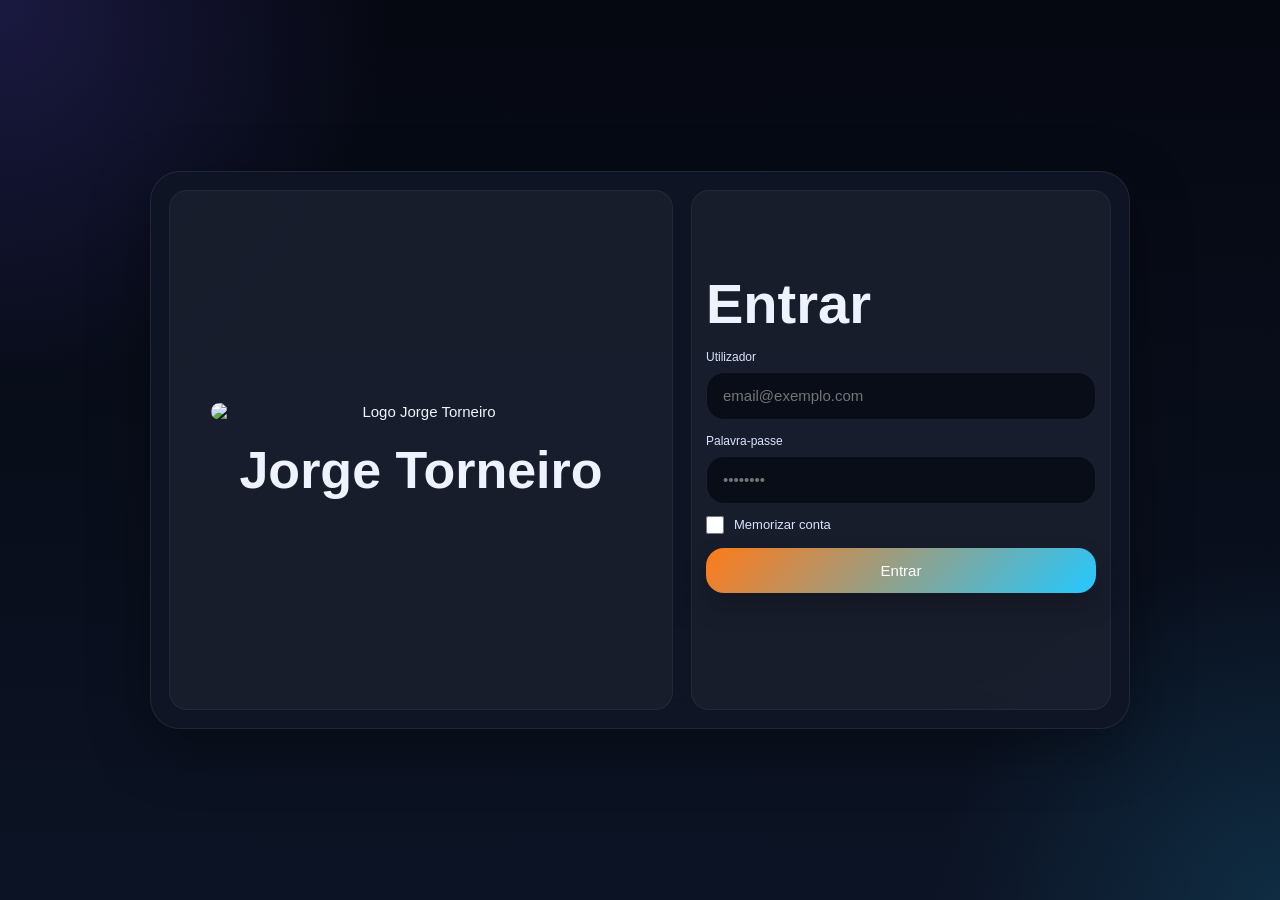
==== commit 6f9eb2ab: "Add files via upload" ====
--- a/index.html
+++ b/index.html
@@ -132,6 +132,9 @@
 }
 textarea{resize:vertical}
 .login-error{min-height:20px;color:#fecaca;margin-top:12px;font-size:13px}
+.remember-login{display:flex;align-items:center;gap:10px;margin-top:-2px;color:#dbe3ff;font-size:13px;user-select:none}
+.remember-login input{width:18px;height:18px;min-height:auto;padding:0;margin:0;accent-color:var(--accent)}
+.remember-login span{line-height:1.2}
 
 .app-shell{
   position:relative;
@@ -2639,12 +2642,148 @@
 .table-sort-btn{background:none;border:none;color:inherit;font:inherit;font-weight:700;cursor:pointer;display:inline-flex;align-items:center;gap:6px;padding:0}
 .table-sort-btn span{opacity:.8}
 
-/* HOTFIX LOGIN + BACKUP */
-.clean-brand-copy h1,.login-only-title h1{color:#eef3ff!important;text-shadow:0 6px 18px rgba(0,0,0,.35)!important}
-.login-brand,.login-panel{background:linear-gradient(180deg,rgba(20,28,48,.92),rgba(15,21,36,.92))!important}
-.login-screen .field label,.login-error,.remember-login,.remember-login span{color:#dbe3ff!important}
+.firebase-backups-panel{margin-top:16px;padding:16px;border-radius:18px;background:rgba(255,255,255,.04);border:1px solid rgba(255,255,255,.08)}
+.firebase-backups-list{display:grid;gap:10px;max-height:260px;overflow:auto;margin-top:12px}
+.firebase-backup-item{display:flex;justify-content:space-between;align-items:center;gap:10px;padding:12px 14px;border-radius:14px;background:rgba(255,255,255,.03);border:1px solid rgba(255,255,255,.06)}
+.firebase-backup-meta{display:grid;gap:4px}
+.firebase-backup-meta strong{font-size:14px}
+.firebase-backup-meta span{font-size:12px;color:var(--muted)}
+.firebase-backup-actions{display:flex;gap:8px;flex-wrap:wrap}
+.firebase-backup-preview{margin-top:12px;padding:14px;border-radius:14px;background:rgba(255,255,255,.03);border:1px solid rgba(255,255,255,.06)}
+
+
+/* ===== SIDEBAR PREMIUM ===== */
+.sidebar{
+  background:linear-gradient(180deg, rgba(6,10,18,.96), rgba(10,15,28,.92)) !important;
+  border-right:1px solid rgba(255,255,255,.08) !important;
+  box-shadow:20px 0 50px rgba(0,0,0,.22);
+}
+.brand-card{
+  background:linear-gradient(180deg, rgba(255,255,255,.08), rgba(255,255,255,.03)) !important;
+  border:1px solid rgba(255,255,255,.08) !important;
+  border-radius:24px !important;
+  padding:16px !important;
+}
+.brand-card h1{
+  font-size:24px !important;
+  letter-spacing:-.02em;
+}
+.brand-card p{
+  color:#b8c6e6 !important;
+  font-size:12px !important;
+}
+.sidebar-logo{
+  width:62px !important;
+  height:62px !important;
+  border-radius:18px !important;
+  background:rgba(255,255,255,.05) !important;
+  box-shadow:0 10px 24px rgba(0,0,0,.18);
+}
+.nav{
+  gap:8px !important;
+}
+.nav-btn{
+  position:relative;
+  padding:13px 14px !important;
+  border-radius:18px !important;
+  background:rgba(255,255,255,.02) !important;
+  border:1px solid transparent !important;
+  transition:all .18s ease !important;
+  font-weight:600;
+}
+.nav-btn:hover{
+  background:linear-gradient(135deg, rgba(111,92,255,.14), rgba(36,200,255,.08)) !important;
+  border-color:rgba(255,255,255,.08) !important;
+  transform:translateX(2px);
+}
+.nav-btn.active{
+  background:linear-gradient(135deg, rgba(111,92,255,.22), rgba(36,200,255,.12)) !important;
+  border-color:rgba(255,255,255,.10) !important;
+  box-shadow:0 12px 26px rgba(0,0,0,.16);
+}
+.nav-btn.active::before{
+  content:"";
+  position:absolute;
+  left:-2px;
+  top:10px;
+  bottom:10px;
+  width:4px;
+  border-radius:999px;
+  background:linear-gradient(180deg, #ff7a18, #24c8ff);
+}
+.nav-icon{
+  width:32px !important;
+  height:32px !important;
+  border-radius:12px !important;
+  background:rgba(255,255,255,.07) !important;
+  box-shadow:inset 0 1px 0 rgba(255,255,255,.03);
+}
+.mini-card{
+  background:linear-gradient(180deg, rgba(255,255,255,.06), rgba(255,255,255,.03)) !important;
+  border:1px solid rgba(255,255,255,.07) !important;
+  border-radius:20px !important;
+}
+.sidebar-footer{
+  gap:10px !important;
+}
+@media (max-width: 900px){
+  .sidebar{
+    box-shadow:28px 0 60px rgba(0,0,0,.38) !important;
+  }
+  .brand-card{
+    margin-top:6px;
+  }
+}
+
+
+/* ===== DASHBOARD EMPRESA SMART ===== */
+.empresa-smart-grid{display:grid;grid-template-columns:1.15fr .85fr;gap:14px;margin-top:14px}
+.empresa-kpi-grid{display:grid;grid-template-columns:repeat(4,minmax(0,1fr));gap:12px}
+.empresa-kpi{padding:16px;border-radius:20px;background:linear-gradient(180deg,rgba(255,255,255,.06),rgba(255,255,255,.03));border:1px solid rgba(255,255,255,.07)}
+.empresa-kpi span{display:block;color:var(--muted);font-size:12px;margin-bottom:8px}
+.empresa-kpi strong{display:block;font-size:26px;line-height:1.05;margin-bottom:6px}
+.empresa-kpi small{color:#c9d6f5}
+.empresa-list{display:grid;gap:10px}
+.empresa-item{display:flex;align-items:center;justify-content:space-between;gap:12px;padding:14px 16px;border-radius:18px;background:rgba(255,255,255,.04);border:1px solid rgba(255,255,255,.06)}
+.empresa-item .meta{display:grid;gap:4px}
+.empresa-item .title{font-weight:700}
+.empresa-pill{display:inline-flex;align-items:center;padding:6px 10px;border-radius:999px;font-size:11px;font-weight:800;letter-spacing:.06em;text-transform:uppercase}
+.empresa-pill.warn{background:rgba(245,158,11,.14);color:#fde68a;border:1px solid rgba(245,158,11,.22)}
+.empresa-pill.good{background:rgba(34,197,94,.14);color:#86efac;border:1px solid rgba(34,197,94,.22)}
+.empresa-pill.danger{background:rgba(239,68,68,.14);color:#fca5a5;border:1px solid rgba(239,68,68,.22)}
+.empresa-empty{padding:16px;border-radius:18px;background:rgba(255,255,255,.03);border:1px dashed rgba(255,255,255,.08);color:var(--muted)}
+@media (max-width:1100px){.empresa-smart-grid{grid-template-columns:1fr}.empresa-kpi-grid{grid-template-columns:repeat(2,minmax(0,1fr))}}
+@media (max-width:700px){.empresa-kpi-grid{grid-template-columns:1fr}}
+
+
+/* ===== ORÇAMENTOS ACTIONS PREMIUM ===== */
+.orc-actions{display:flex;gap:8px;flex-wrap:wrap}
+.orc-btn{
+  min-height:34px;
+  padding:8px 12px;
+  border-radius:12px;
+  border:1px solid rgba(255,255,255,.08);
+  color:#fff;
+  cursor:pointer;
+  font-weight:700;
+  letter-spacing:.01em;
+  transition:.18s ease;
+  background:rgba(255,255,255,.05);
+}
+.orc-btn:hover{transform:translateY(-1px);filter:brightness(1.04)}
+.orc-btn.edit{background:linear-gradient(135deg,rgba(36,200,255,.18),rgba(111,92,255,.14));border-color:rgba(36,200,255,.25)}
+.orc-btn.pending{background:linear-gradient(135deg,rgba(245,158,11,.20),rgba(251,191,36,.14));border-color:rgba(245,158,11,.28);color:#fde68a}
+.orc-btn.paid{background:linear-gradient(135deg,rgba(34,197,94,.18),rgba(16,185,129,.14));border-color:rgba(34,197,94,.28);color:#bbf7d0}
+.orc-btn.reject{background:linear-gradient(135deg,rgba(239,68,68,.18),rgba(248,113,113,.14));border-color:rgba(239,68,68,.28);color:#fecaca}
+.orc-btn.delete{background:linear-gradient(135deg,rgba(127,29,29,.45),rgba(239,68,68,.16));border-color:rgba(239,68,68,.32);color:#fff}
+
+
+/* ALERTAS SAFE */
+.alert-card strong{display:block;font-size:28px;margin:6px 0 8px}
+.alert-card p{margin:0;color:var(--muted);line-height:1.45}
 
 </style>
+  
 </head>
 <body>
   <div id="loginScreen" class="login-screen">
@@ -2670,6 +2809,10 @@
             <label>Palavra-passe</label>
             <input id="loginPassword" type="password" placeholder="••••••••" required />
           </div>
+          <label class="remember-login">
+            <input id="rememberMe" type="checkbox" />
+            <span>Memorizar conta</span>
+          </label>
           <button type="submit" class="btn btn-primary full">Entrar</button>
         </form>
         <div id="loginError" class="login-error"></div>
@@ -2710,6 +2853,7 @@
         <button class="nav-btn active" data-tab="dashboard"><span class="nav-icon">◈</span><span>Dashboard</span></button>
         <button class="nav-btn" data-tab="adicionar"><span class="nav-icon">＋</span><span>Adicionar Trabalho</span></button>
         <button class="nav-btn" data-tab="trabalhos"><span class="nav-icon">☰</span><span>Histórico Trabalhos</span></button>
+        <button class="nav-btn" data-tab="orcamentos"><span class="nav-icon">📝</span><span>Orçamentos</span></button>
         <button class="nav-btn" data-tab="clientes"><span class="nav-icon">◉</span><span>Clientes</span></button>
         <button class="nav-btn" data-tab="pagamentos"><span class="nav-icon">€</span><span>Pagamentos</span></button>
         <button class="nav-btn" data-tab="relatorios"><span class="nav-icon">▣</span><span>Relatórios</span></button>
@@ -2769,23 +2913,34 @@
           <div class="stat-card panel green"><span>Concluídos</span><strong id="statConcluidos">0</strong><small>Fechados ou pagos</small></div>
           <div class="stat-card panel gold"><span>Total faturado</span><strong id="statTotalFaturado">0 €</strong><small>Soma dos valores</small></div>
         </div>
-
+		
+        <section class="panel" id="dashboardEmpresaSmartSection">
+          <div class="panel-head"><h3>Resumo empresa</h3></div>
+          <div class="empresa-kpi-grid">
+            <div class="empresa-kpi"><span>Total recebido</span><strong id="empresaTotalRecebido">0 €</strong><small>Pagamentos registados</small></div>
+            <div class="empresa-kpi"><span>Em dívida</span><strong id="empresaTotalDivida">0 €</strong><small>Valor em aberto</small></div>
+            <div class="empresa-kpi"><span>Orçamentos pendentes</span><strong id="empresaOrcPendentes">0</strong><small>A aguardar decisão</small></div>
+            <div class="empresa-kpi"><span>Clientes com dívida</span><strong id="empresaClientesDivida">0</strong><small>Prioridade do dia</small></div>
+          </div>
+        </section>
+		
         <section class="panel">
           <div class="panel-head"><h3>Alertas e prioridades</h3></div>
           <div id="alertCards" class="alert-grid"></div>
         </section>
 
-        <section class="panel">
-          <div class="panel-head">
-          <div id="dashboardAgendaWrap" class="agenda-smart-grid"></div>
-        </section>
+        <div class="empresa-smart-grid">
+          <section class="panel">
+            <div class="panel-head"><h3>Clientes com dívida</h3></div>
+            <div id="empresaClientesDividaList" class="empresa-list"></div>
+          </section>
+          <section class="panel">
+            <div class="panel-head"><h3>Orçamentos pendentes</h3></div>
+            <div id="empresaOrcamentosPendentesList" class="empresa-list"></div>
+          </section>
+        </div>
 
         <div class="dashboard-grid">
-          <section class="panel">
-            <div class="panel-head"><h3>Trabalhos recentes</h3></div>
-            <div id="recentTrabalhos" class="list-stack"></div>
-          </section>
-
           <section class="panel">
             <div class="panel-head"><h3>Receitas por mês</h3></div>
             <div id="monthlyBars" class="bars"></div>
@@ -2793,7 +2948,6 @@
         </div>
       </section>
 
-      
 <section class="page" id="adicionar-page">
         <div class="content-grid single-panel-grid">
           <section class="panel admin-only">
@@ -2885,6 +3039,35 @@
 <th><button type="button" class="table-sort-btn" onclick="setPagamentoSort('invoiceType')">Faturação <span id="sortIcon-invoiceType">↕</span></button></th>
 <th>Ações</th></tr></thead>
                 <tbody id="pagamentosTableBody"></tbody>
+              </table>
+            </div>
+          </section>
+        </div>
+      </section>
+
+
+      <section class="page" id="orcamentos-page">
+        <div class="content-grid">
+          <section class="panel admin-only">
+            <div class="panel-head"><h3>Novo orçamento</h3></div>
+            <form id="orcamentoForm" class="form-grid">
+              <input type="hidden" id="orcamentoId" />
+              <div class="field"><label>Cliente</label><select id="orcamentoCliente"></select></div>
+              <div class="field"><label>Descrição</label><input id="orcamentoDescricao" type="text" placeholder="Serviço / orçamento" required /></div>
+              <div class="field"><label>Valor</label><input id="orcamentoValor" type="number" step="0.01" min="0" /></div>
+              <div class="field"><label>Data</label><input id="orcamentoData" type="date" /></div>
+              <div class="field"><label>Estado</label><select id="orcamentoEstado"><option value="pendente">Pendente</option><option value="aprovado">Aprovado</option><option value="rejeitado">Rejeitado</option><option value="rejeitado">Rejeitado</option></select></div>
+              <div class="field field-span-2"><label>Notas</label><textarea id="orcamentoNotas" rows="4"></textarea></div>
+              <div class="field field-span-2"><div class="inline-actions"><button type="submit" class="btn btn-primary">Guardar orçamento</button><button type="button" class="btn btn-secondary" id="clearOrcamentoBtn">Limpar</button></div></div>
+            </form>
+          </section>
+          <section class="panel wide-panel">
+            <div class="panel-head"><h3>Lista de orçamentos</h3></div>
+            <div class="toolbar"><input id="searchOrcamentos" type="text" placeholder="Pesquisar orçamento" /></div>
+            <div class="table-wrap">
+              <table>
+                <thead><tr><th>Código</th><th>Cliente</th><th>Descrição</th><th>Valor</th><th>Data</th><th>Estado</th><th>Ações</th></tr></thead>
+                <tbody id="orcamentosTableBody"></tbody>
               </table>
             </div>
           </section>
@@ -3054,6 +3237,39 @@
 
 
 const loginForm = document.getElementById('loginForm');
+const REMEMBER_LOGIN_KEY = 'ge_remember_login';
+const REMEMBER_LOGIN_EMAIL_KEY = 'ge_remember_login_email';
+
+function syncRememberLoginUi(){
+  const remember = localStorage.getItem(REMEMBER_LOGIN_KEY) === 'true';
+  const savedEmail = remember ? String(localStorage.getItem(REMEMBER_LOGIN_EMAIL_KEY) || '') : '';
+  const rememberInput = document.getElementById('rememberMe');
+  const emailInput = document.getElementById('loginUsername');
+  if(rememberInput) rememberInput.checked = remember;
+  if(emailInput && savedEmail){
+    emailInput.value = savedEmail;
+  }
+}
+
+function applyRememberLoginState(email, remember){
+  if(remember){
+    localStorage.setItem(REMEMBER_LOGIN_KEY, 'true');
+    localStorage.setItem(REMEMBER_LOGIN_EMAIL_KEY, String(email || '').trim());
+  }else{
+    localStorage.removeItem(REMEMBER_LOGIN_KEY);
+    localStorage.removeItem(REMEMBER_LOGIN_EMAIL_KEY);
+  }
+}
+
+function resetLoginFormForRememberedState(){
+  const remember = localStorage.getItem(REMEMBER_LOGIN_KEY) === 'true';
+  const savedEmail = remember ? String(localStorage.getItem(REMEMBER_LOGIN_EMAIL_KEY) || '') : '';
+  loginForm?.reset();
+  const rememberInput = document.getElementById('rememberMe');
+  const emailInput = document.getElementById('loginUsername');
+  if(rememberInput) rememberInput.checked = remember;
+  if(emailInput) emailInput.value = savedEmail;
+}
 
 function showApp(){
   document.getElementById('loginScreen')?.classList.add('hidden');
@@ -3065,6 +3281,7 @@
   document.getElementById('loginScreen')?.classList.remove('hidden');
   document.getElementById('appRoot')?.classList.add('hidden');
   document.getElementById('onlineUsersWidget')?.classList.add('hidden');
+  syncRememberLoginUi();
 }
 
 window.showApp = showApp;
@@ -3080,7 +3297,7 @@
     console.error(e);
   }
   showLogin();
-  loginForm?.reset();
+  resetLoginFormForRememberedState();
 };
 
 document.getElementById('logoutBtn')?.addEventListener('click', async (e) => {
@@ -3089,6 +3306,7 @@
 });
 
 document.addEventListener('DOMContentLoaded', () => {
+  syncRememberLoginUi();
   showLogin();
 });
 
@@ -3606,7 +3824,7 @@
 
   try{refreshBackupStatusUi();
   try{ updateBackupWeekIndicator(); }catch(e){}
-  /* hotfix: auto backup deferred */}catch(e){}
+  try{fazerBackupSexta();}catch(e){}}catch(e){}
 
 });
 
@@ -4082,207 +4300,7 @@
         </thead>
         <tbody>${historyHtml}</tbody>
       </table>
-    
-<script>
-(function(){
-  const AUTO_BACKUP_INTERVAL_MS = 15 * 60 * 1000;
-  const AUTO_BACKUP_MAX_ITEMS = 50;
-  const BACKUP_COLLECTION = 'app_backups';
-  const REMOTE_STATUS_KEY = 'ge_remote_backup_status';
-  const REMOTE_DATE_KEY = 'ge_remote_backup_date';
-  const LOCAL_HASH_KEY = 'ge_auto_backup_hash';
-  const LOCAL_LAST_KEY = 'ge_auto_backup_last_run';
-
-  function pad(n){ return String(n).padStart(2,'0'); }
-  function nowIso(){ return new Date().toISOString(); }
-  function fmtDateTime(value){
-    if(!value) return '--';
-    try{
-      const d = new Date(value);
-      if(Number.isNaN(d.getTime())) return String(value);
-      return `${pad(d.getDate())}/${pad(d.getMonth()+1)}/${d.getFullYear()} ${pad(d.getHours())}:${pad(d.getMinutes())}`;
-    }catch(_){ return String(value || '--'); }
-  }
-  function safeJsonParse(raw, fallback){
-    try{ return JSON.parse(raw); }catch(_){ return fallback; }
-  }
-  function stableClone(value){
-    if(Array.isArray(value)) return value.map(stableClone);
-    if(value && typeof value === 'object'){
-      const out = {};
-      Object.keys(value).sort().forEach(key => { out[key] = stableClone(value[key]); });
-      return out;
-    }
-    return value;
-  }
-  function stableStringify(value){
-    try{ return JSON.stringify(stableClone(value)); }catch(_){ return JSON.stringify(value || null); }
-  }
-  function simpleHash(text){
-    let hash = 0;
-    const str = String(text || '');
-    for(let i=0;i<str.length;i++) hash = ((hash << 5) - hash + str.charCodeAt(i)) | 0;
-    return Math.abs(hash).toString(36);
-  }
-  function getSnapshot(){
-    const base = (typeof window.getAppDataSnapshot === 'function')
-      ? window.getAppDataSnapshot()
-      : {
-          trabalhos: safeJsonParse(localStorage.getItem('trabalhos') || localStorage.getItem('ge_trabalhos') || '[]', []),
-          clientes: safeJsonParse(localStorage.getItem('clientes') || localStorage.getItem('ge_clientes') || '[]', []),
-          pagamentos: safeJsonParse(localStorage.getItem('pagamentos') || localStorage.getItem('ge_pagamentos') || '[]', []),
-          dataBackup: nowIso(),
-          versao: 'backup-app-v13'
-        };
-    const actor = (window.currentUserProfile || {});
-    return {
-      ...base,
-      dataBackup: nowIso(),
-      backupMeta: {
-        source: 'auto',
-        actorEmail: actor.email || actor.username || '',
-        actorName: actor.displayName || '',
-        actorRole: actor.role || '',
-        device: /mobile/i.test(navigator.userAgent) ? 'mobile' : 'desktop',
-        userAgent: navigator.userAgent
-      }
-    };
-  }
-  function getBackupList(){
-    return safeJsonParse(localStorage.getItem('dailyAutoBackups') || localStorage.getItem('weeklyAutoBackups') || '[]', []);
-  }
-  function saveBackupList(list){
-    localStorage.setItem('dailyAutoBackups', JSON.stringify(list));
-    localStorage.setItem('weeklyAutoBackups', JSON.stringify(list));
-    localStorage.setItem('backupFridayHistory', JSON.stringify(list));
-  }
-  function saveLocalSnapshot(snapshot){
-    const list = getBackupList();
-    list.push(snapshot);
-    while(list.length > AUTO_BACKUP_MAX_ITEMS) list.shift();
-    saveBackupList(list);
-    localStorage.setItem('dailyAutoBackupLastDate', snapshot.dataBackup || nowIso());
-    localStorage.setItem('weeklyAutoBackupLastDate', snapshot.dataBackup || nowIso());
-    localStorage.setItem('backupFridayDone', String(snapshot.dataBackup || nowIso()).slice(0,10));
-    localStorage.setItem(LOCAL_LAST_KEY, String(Date.now()));
-  }
-  async function saveRemoteSnapshot(snapshot){
-    try{
-      if(typeof window.ensureFirebaseCore === 'function') await window.ensureFirebaseCore();
-      const db = window.firestoreDb;
-      const setDoc = window.setDoc;
-      const doc = window.doc;
-      if(!db || typeof setDoc !== 'function' || typeof doc !== 'function') throw new Error('firebase-indisponivel');
-      const hash = simpleHash(stableStringify({ trabalhos:snapshot.trabalhos, clientes:snapshot.clientes, pagamentos:snapshot.pagamentos }));
-      const backupId = `${String(snapshot.dataBackup || nowIso()).slice(0,10)}_${hash}`;
-      await setDoc(doc(db, BACKUP_COLLECTION, backupId), {
-        ...snapshot,
-        backupId,
-        updatedAt: nowIso(),
-        dayKey: String(snapshot.dataBackup || nowIso()).slice(0,10),
-        summary: {
-          trabalhos: Array.isArray(snapshot.trabalhos) ? snapshot.trabalhos.length : 0,
-          clientes: Array.isArray(snapshot.clientes) ? snapshot.clientes.length : 0,
-          pagamentos: Array.isArray(snapshot.pagamentos) ? snapshot.pagamentos.length : 0
-        }
-      }, { merge:true });
-      localStorage.setItem(REMOTE_STATUS_KEY, 'ok');
-      localStorage.setItem(REMOTE_DATE_KEY, snapshot.dataBackup || nowIso());
-      return { ok:true, backupId };
-    }catch(err){
-      console.warn('Backup remoto não concluído:', err);
-      localStorage.setItem(REMOTE_STATUS_KEY, err && (err.code || err.message) ? String(err.code || err.message) : 'erro');
-      return { ok:false, error: err };
-    }
-  }
-  function updateBackupUiExtra(){
-    const root = document.getElementById('backupToolsCard');
-    if(!root) return;
-    let extra = document.getElementById('backupRemoteStatusCard');
-    if(!extra){
-      const grid = root.querySelector('.backups-premium-grid');
-      if(grid){
-        extra = document.createElement('div');
-        extra.className = 'backups-premium-stat';
-        extra.id = 'backupRemoteStatusCard';
-        extra.innerHTML = '<span class="label">Backup remoto</span><span class="value" id="backupRemoteStatus">--</span>';
-        grid.appendChild(extra);
-      }
-    }
-    const remoteStatusEl = document.getElementById('backupRemoteStatus');
-    const modeBadgeEl = document.getElementById('backupModeBadge');
-    const btnWrap = root.querySelector('.backups-premium-actions');
-    if(btnWrap && !document.getElementById('backupRunNowBtn')){
-      const btn = document.createElement('button');
-      btn.id = 'backupRunNowBtn';
-      btn.className = 'backups-premium-btn export';
-      btn.textContent = 'Criar Backup Agora';
-      btn.onclick = function(){ window.forceAutomaticBackupNow && window.forceAutomaticBackupNow(true); };
-      btnWrap.insertBefore(btn, btnWrap.firstChild);
-    }
-    const lastRemote = localStorage.getItem(REMOTE_DATE_KEY) || '';
-    const remoteStatus = localStorage.getItem(REMOTE_STATUS_KEY) || '';
-    if(remoteStatusEl){
-      remoteStatusEl.textContent = remoteStatus === 'ok' ? `OK · ${fmtDateTime(lastRemote)}` : (remoteStatus ? `Local apenas · ${remoteStatus}` : 'Local apenas');
-    }
-    if(modeBadgeEl){
-      modeBadgeEl.textContent = remoteStatus === 'ok' ? 'Automático Local + Firebase' : 'Automático Local';
-    }
-    if(typeof window.refreshBackupStatusUi === 'function'){
-      try{ window.refreshBackupStatusUi(); }catch(_){ }
-    }
-  }
-  async function runAutoBackup(force){
-    try{
-      const snapshot = getSnapshot();
-      const coreHash = simpleHash(stableStringify({ trabalhos:snapshot.trabalhos, clientes:snapshot.clientes, pagamentos:snapshot.pagamentos }));
-      const lastHash = localStorage.getItem(LOCAL_HASH_KEY) || '';
-      const lastRun = Number(localStorage.getItem(LOCAL_LAST_KEY) || '0');
-      const now = Date.now();
-      const tooSoon = now - lastRun < AUTO_BACKUP_INTERVAL_MS;
-      if(!force && coreHash === lastHash && tooSoon){
-        updateBackupUiExtra();
-        return { skipped:true, reason:'sem-alteracoes' };
-      }
-      saveLocalSnapshot(snapshot);
-      localStorage.setItem(LOCAL_HASH_KEY, coreHash);
-      const remote = await saveRemoteSnapshot(snapshot);
-      updateBackupUiExtra();
-      return { skipped:false, remote };
-    }catch(err){
-      console.error('Falha no backup automático:', err);
-      updateBackupUiExtra();
-      return { skipped:false, error:err };
-    }
-  }
-
-  window.forceAutomaticBackupNow = async function(showMessage){
-    const result = await runAutoBackup(true);
-    if(showMessage){
-      if(result && result.remote && result.remote.ok) alert('Backup criado com sucesso e sincronizado com a Firebase.');
-      else alert('Backup criado localmente. Se a Firebase não estiver pronta, fica sincronizado depois.');
-    }
-    return result;
-  };
-
-  const originalExport = window.exportBackupManual;
-  window.exportBackupManual = function(){
-    try{ runAutoBackup(true); }catch(_){ }
-    if(typeof originalExport === 'function') return originalExport();
-  };
-
-  document.addEventListener('visibilitychange', function(){
-    if(document.visibilityState === 'visible') runAutoBackup(false);
-  });
-  window.addEventListener('load', function(){
-    setTimeout(() => runAutoBackup(false), 1200);
-    setTimeout(() => updateBackupUiExtra(), 1800);
-  });
-  setInterval(function(){ runAutoBackup(false); }, AUTO_BACKUP_INTERVAL_MS);
-})();
-</script>
-
-</body>
+    </body>
   </html>`;
 }
 
@@ -4307,23 +4325,618 @@
 }
 
 </script>
+
+<script>
+(function(){
+  const BACKUP_HISTORY_KEY = 'ge_official_backups';
+  const BACKUP_META_KEY = 'ge_official_backup_meta';
+  const BACKUP_FILE_INPUT_ID = 'backupRestoreInputClean';
+  const DAILY_CLOUD_META_KEY = 'ge_daily_cloud_backup_meta';
+  const DAILY_CLOUD_TARGET_HOUR = 19;
+  const DAILY_CLOUD_TARGET_MINUTE = 30;
+
+  function formatBackupDateSafe(value){
+    if(!value) return '--';
+    try{
+      if(typeof fmtDate === 'function') return fmtDate(value);
+      return new Date(value).toLocaleString('pt-PT');
+    }catch(e){ return String(value); }
+  }
+
+  function safeJsonClone(data){
+    return JSON.parse(JSON.stringify(data, (key, value) => {
+      if(typeof value === 'undefined') return null;
+      if(typeof value === 'function') return undefined;
+      return value;
+    }));
+  }
+
+  function readBackupHistory(){
+    try{
+      const arr = JSON.parse(localStorage.getItem(BACKUP_HISTORY_KEY) || '[]');
+      return Array.isArray(arr) ? arr : [];
+    }catch(e){ return []; }
+  }
+
+  function writeBackupHistory(history){
+    localStorage.setItem(BACKUP_HISTORY_KEY, JSON.stringify(Array.isArray(history) ? history : []));
+  }
+
+  function readBackupMeta(){
+    try{
+      return JSON.parse(localStorage.getItem(BACKUP_META_KEY) || '{}') || {};
+    }catch(e){ return {}; }
+  }
+
+  function writeBackupMeta(meta){
+    localStorage.setItem(BACKUP_META_KEY, JSON.stringify(meta || {}));
+  }
+
+  function getBackupRecordCount(snapshot){
+    if(!snapshot || typeof snapshot !== 'object') return 0;
+    return ['trabalhos','clientes','pagamentos'].reduce((sum, key) => {
+      const arr = snapshot[key];
+      return sum + (Array.isArray(arr) ? arr.length : 0);
+    }, 0);
+  }
+
+  function buildOfficialBackupRecord(){
+    const snapshot = (typeof getAppDataSnapshot === 'function') ? getAppDataSnapshot() : {
+      trabalhos: JSON.parse(localStorage.getItem('trabalhos') || localStorage.getItem('ge_trabalhos') || '[]'),
+      clientes: JSON.parse(localStorage.getItem('clientes') || localStorage.getItem('ge_clientes') || '[]'),
+      pagamentos: JSON.parse(localStorage.getItem('pagamentos') || localStorage.getItem('ge_pagamentos') || '[]'),
+      dataBackup: new Date().toISOString(),
+      versao: 'backup-clean-v1'
+    };
+    const cloned = safeJsonClone(snapshot);
+    const nowIso = new Date().toISOString();
+    return {
+      id: `backup-${Date.now()}-${Math.random().toString(36).slice(2,8)}`,
+      createdAt: nowIso,
+      origin: 'manual',
+      count: getBackupRecordCount(cloned),
+      storage: 'Local',
+      firebaseSyncStatus: 'pending',
+      firebaseSyncAt: '',
+      snapshot: cloned
+    };
+  }
+
+
+
+  function readDailyCloudMeta(){
+    try{ return JSON.parse(localStorage.getItem(DAILY_CLOUD_META_KEY) || '{}') || {}; }catch(e){ return {}; }
+  }
+
+  function writeDailyCloudMeta(meta){
+    localStorage.setItem(DAILY_CLOUD_META_KEY, JSON.stringify(meta || {}));
+  }
+
+  function getTodayIsoForBackup(){
+    return new Date().toISOString().slice(0,10);
+  }
+
+  function getNextDailyCloudTarget(now = new Date()){
+    const target = new Date(now);
+    target.setHours(DAILY_CLOUD_TARGET_HOUR, DAILY_CLOUD_TARGET_MINUTE, 0, 0);
+    if(now > target) target.setDate(target.getDate() + 1);
+    return target;
+  }
+
+  function formatDurationMs(ms){
+    if(!Number.isFinite(ms) || ms < 0) ms = 0;
+    const totalMinutes = Math.floor(ms / 60000);
+    const hours = Math.floor(totalMinutes / 60);
+    const minutes = totalMinutes % 60;
+    return `${hours}h ${String(minutes).padStart(2,'0')}m`;
+  }
+
+  function renderBackupTimerAndCloudState(){
+    const timerEl = document.getElementById('backupDailyTimerClean');
+    const cloudEl = document.getElementById('backupDailyCloudStatusClean');
+    const pillEl = document.getElementById('backupDailyCloudBadgeClean');
+    const meta = readDailyCloudMeta();
+    const now = new Date();
+    const nextTarget = getNextDailyCloudTarget(now);
+    if(timerEl) timerEl.textContent = formatDurationMs(nextTarget - now);
+    const today = getTodayIsoForBackup();
+    const sentToday = meta.lastBackupDate === today;
+    if(cloudEl) cloudEl.textContent = sentToday ? `Enviado hoje • ${formatBackupDateSafe(meta.lastBackupAt)}` : 'Por enviar hoje';
+    if(pillEl){
+      pillEl.classList.remove('ok','warn','error');
+      if(sentToday){
+        pillEl.textContent = 'Cloud diário OK';
+        pillEl.classList.add('ok');
+      }else{
+        pillEl.textContent = now.getHours() > DAILY_CLOUD_TARGET_HOUR || (now.getHours() === DAILY_CLOUD_TARGET_HOUR && now.getMinutes() >= DAILY_CLOUD_TARGET_MINUTE) ? 'Cloud pendente' : 'Aguardando 19:30';
+        pillEl.classList.add('warn');
+      }
+    }
+  }
+
+  async function createDailyCloudBackupIfDue(force = false){
+    try{
+      const now = new Date();
+      const today = getTodayIsoForBackup();
+      const meta = readDailyCloudMeta();
+      const dueNow = now.getHours() > DAILY_CLOUD_TARGET_HOUR || (now.getHours() === DAILY_CLOUD_TARGET_HOUR && now.getMinutes() >= DAILY_CLOUD_TARGET_MINUTE);
+      if(!force && !dueNow) return false;
+      if(!force && meta.lastBackupDate === today) return false;
+
+      const ensureReady = window.ensureFirebaseReady || window.ensureFirebaseCore || null;
+      if(typeof ensureReady === 'function') await ensureReady();
+      const db = window.firestoreDb;
+      const setDocFn = window.setDoc;
+      const docFn = window.doc;
+      if(!db || typeof setDocFn !== 'function' || typeof docFn !== 'function') return false;
+
+      const snapshot = (typeof getAppDataSnapshot === 'function') ? getAppDataSnapshot() : {
+        trabalhos: JSON.parse(localStorage.getItem('trabalhos') || localStorage.getItem('ge_trabalhos') || '[]'),
+        clientes: JSON.parse(localStorage.getItem('clientes') || localStorage.getItem('ge_clientes') || '[]'),
+        pagamentos: JSON.parse(localStorage.getItem('pagamentos') || localStorage.getItem('ge_pagamentos') || '[]'),
+        dataBackup: new Date().toISOString(),
+        versao: 'backup-cloud-diario-v1'
+      };
+      const cloned = safeJsonClone(snapshot);
+      const payload = {
+        id: `daily-${today}`,
+        createdAt: new Date().toISOString(),
+        dateKey: today,
+        type: 'daily-cloud',
+        count: getBackupRecordCount(cloned),
+        actorEmail: String(window.currentUserEmail || window.firebaseAuth?.currentUser?.email || '').trim().toLowerCase(),
+        snapshot: cloned
+      };
+      await setDocFn(docFn(db, 'app_backups', payload.id), payload, { merge:true });
+      writeDailyCloudMeta({
+        lastBackupDate: today,
+        lastBackupAt: payload.createdAt,
+        count: payload.count,
+        state: 'ok'
+      });
+      renderBackupTimerAndCloudState();
+      return true;
+    }catch(err){
+      console.warn('Backup cloud diário falhou:', err);
+      const now = new Date();
+      writeDailyCloudMeta({
+        ...readDailyCloudMeta(),
+        lastErrorAt: now.toISOString(),
+        state: 'error',
+        reason: err?.code || err?.message || 'cloud-daily-failed'
+      });
+      renderBackupTimerAndCloudState();
+      return false;
+    }
+  }
+
+  function startDailyCloudBackupScheduler(){
+    renderBackupTimerAndCloudState();
+    setInterval(renderBackupTimerAndCloudState, 60000);
+    setTimeout(() => { createDailyCloudBackupIfDue(false); }, 2500);
+    setInterval(() => { createDailyCloudBackupIfDue(false); }, 300000);
+  }
+
+  function setBackupBanner(message, tone){
+    const box = document.getElementById('backupCleanMessage');
+    if(!box) return;
+    box.textContent = message || '';
+    box.className = 'settings-help';
+    if(tone === 'ok') box.style.color = '#86efac';
+    else if(tone === 'warn') box.style.color = '#fde68a';
+    else if(tone === 'error') box.style.color = '#fca5a5';
+    else box.style.color = '';
+  }
+
+  function renderCleanBackupStatus(){
+    const history = readBackupHistory();
+    const meta = readBackupMeta();
+    const latest = history[history.length - 1] || null;
+    const backupDate = meta.lastBackupAt || latest?.createdAt || '';
+    const count = Number(meta.lastCount || latest?.count || 0) || 0;
+    const historyCount = history.length;
+    const storage = meta.storageLabel || latest?.storage || '--';
+    const state = meta.stateLabel || (latest ? 'Backup local OK' : 'Sem backup');
+    const firebaseSync = meta.firebaseSyncAt ? formatBackupDateSafe(meta.firebaseSyncAt) : 'Não confirmado';
+
+    const byId = (id, value) => {
+      const el = document.getElementById(id);
+      if(el) el.textContent = value;
+    };
+    byId('backupLastStatusClean', backupDate ? formatBackupDateSafe(backupDate) : '--');
+    byId('backupCountStatusClean', String(count));
+    byId('backupHistoryStatusClean', String(historyCount));
+    byId('backupStorageStatusClean', storage || '--');
+    byId('backupStateStatusClean', state || 'Sem backup');
+    byId('backupFirebaseStatusClean', firebaseSync);
+
+    const badge = document.getElementById('backupStateBadgeClean');
+    if(badge){
+      badge.textContent = state || 'Sem backup';
+      badge.classList.remove('ok','warn','error');
+      const stateValue = String(meta.state || '').toLowerCase();
+      if(stateValue.includes('firebase') || stateValue.includes('ok-local')) badge.classList.add('ok');
+      else if(stateValue.includes('local')) badge.classList.add('warn');
+      else badge.classList.add('error');
+    }
+
+    renderBackupTimerAndCloudState();
+
+    if(!latest){
+      setBackupBanner('Ainda não existe backup criado nesta app.', 'warn');
+    }else if(String(meta.state || '').includes('firebase')){
+      setBackupBanner('Backup guardado localmente e confirmado na Firebase.', 'ok');
+    }else{
+      setBackupBanner('Backup guardado localmente. A cloud é opcional e não bloqueia a app.', 'warn');
+    }
+  }
+
+  async function syncOfficialBackupToFirebase(record){
+    try{
+      const ensureReady = window.ensureFirebaseReady || window.ensureFirebaseCore || null;
+      if(typeof ensureReady === 'function') await ensureReady();
+      const db = window.firestoreDb;
+      const setDocFn = window.setDoc;
+      const docFn = window.doc;
+      if(!db || typeof setDocFn !== 'function' || typeof docFn !== 'function'){
+        return { ok:false, reason:'firebase-indisponivel' };
+      }
+      const payload = {
+        id: record.id,
+        createdAt: record.createdAt,
+        count: record.count,
+        storage: 'Local + Firebase',
+        version: record.snapshot?.versao || '',
+        actorEmail: String(window.currentUserEmail || window.firebaseAuth?.currentUser?.email || '').trim().toLowerCase(),
+        snapshot: record.snapshot
+      };
+      await setDocFn(docFn(db, 'app_backups', record.id), payload, { merge:true });
+      return { ok:true };
+    }catch(err){
+      console.warn('Backup cloud falhou, mantido local:', err);
+      return { ok:false, reason: err?.code || err?.message || 'firebase-write-failed' };
+    }
+  }
+
+  async function createOfficialBackupNow(){
+    const btn = document.getElementById('backupCreateBtnClean');
+    if(btn) btn.disabled = true;
+    setBackupBanner('A criar backup...', 'warn');
+    try{
+      const record = buildOfficialBackupRecord();
+      const history = readBackupHistory();
+      history.push(record);
+      while(history.length > 20) history.shift();
+      writeBackupHistory(history);
+      writeBackupMeta({
+        lastBackupAt: record.createdAt,
+        lastCount: record.count,
+        historyCount: history.length,
+        storageLabel: 'Local',
+        stateLabel: 'Backup local OK',
+        firebaseSyncAt: '',
+        state: 'ok-local',
+        lastBackupId: record.id
+      });
+      renderCleanBackupStatus();
+
+      const cloud = await syncOfficialBackupToFirebase(record);
+      if(cloud.ok){
+        writeBackupMeta({
+          lastBackupAt: record.createdAt,
+          lastCount: record.count,
+          historyCount: history.length,
+          storageLabel: 'Local + Firebase',
+          stateLabel: 'Backup local + Firebase',
+          firebaseSyncAt: new Date().toISOString(),
+          state: 'ok-firebase',
+          lastBackupId: record.id
+        });
+      }else{
+        writeBackupMeta({
+          lastBackupAt: record.createdAt,
+          lastCount: record.count,
+          historyCount: history.length,
+          storageLabel: 'Local',
+          stateLabel: 'Backup local OK',
+          firebaseSyncAt: '',
+          state: 'ok-local',
+          lastBackupId: record.id,
+          cloudReason: cloud.reason || ''
+        });
+      }
+      renderCleanBackupStatus();
+    }catch(err){
+      console.error('Erro ao criar backup limpo:', err);
+      setBackupBanner('Falha ao criar backup. A app foi mantida intacta.', 'error');
+    }finally{
+      if(btn) btn.disabled = false;
+    }
+  }
+
+  function exportOfficialBackupJson(){
+    const history = readBackupHistory();
+    const latest = history[history.length - 1];
+    const payload = latest?.snapshot || ((typeof getAppDataSnapshot === 'function') ? getAppDataSnapshot() : null);
+    if(!payload){
+      alert('Não existe backup para exportar.');
+      return;
+    }
+    const stamp = new Date().toISOString().replace(/[:.]/g, '-');
+    const blob = new Blob([JSON.stringify(payload, null, 2)], { type:'application/json' });
+    const a = document.createElement('a');
+    a.href = URL.createObjectURL(blob);
+    a.download = `backup-oficial-${stamp}.json`;
+    document.body.appendChild(a);
+    a.click();
+    setTimeout(() => { URL.revokeObjectURL(a.href); a.remove(); }, 1200);
+  }
+
+  function openRestoreBackupPicker(){
+    const input = document.getElementById(BACKUP_FILE_INPUT_ID);
+    if(input) input.click();
+  }
+
+  async function handleCleanBackupImport(event){
+    if(typeof importBackupFile === 'function') return importBackupFile(event);
+  }
+
+  
+  function getFirebaseBackupSnapshotData(raw){
+    if(!raw || typeof raw !== 'object') return { trabalhos:[], clientes:[], pagamentos:[], ts:'' };
+    const snapshot = raw.snapshot && typeof raw.snapshot === 'object' ? raw.snapshot : raw;
+    return {
+      trabalhos: Array.isArray(snapshot.trabalhos) ? snapshot.trabalhos : [],
+      clientes: Array.isArray(snapshot.clientes) ? snapshot.clientes : [],
+      pagamentos: Array.isArray(snapshot.pagamentos) ? snapshot.pagamentos : [],
+      ts: snapshot.dataBackup || raw.createdAt || raw.ts || ''
+    };
+  }
+
+  async function loadFirebaseBackupsList(forceOpen = false){
+    const panel = document.getElementById('firebaseBackupsPanelClean');
+    const list = document.getElementById('firebaseBackupsListClean');
+    const preview = document.getElementById('firebaseBackupPreviewClean');
+    if(forceOpen && panel) panel.classList.remove('hidden');
+    if(list) list.innerHTML = '<div class="settings-help">A carregar backups Firebase...</div>';
+    if(preview){ preview.classList.add('hidden'); preview.innerHTML = ''; }
+    try{
+      const ensureReady = window.ensureFirebaseReady || window.ensureFirebaseCore || null;
+      if(typeof ensureReady === 'function') await ensureReady();
+      const db = window.firestoreDb;
+      const getDocsFn = window.getDocs;
+      const collectionFn = window.collection;
+      if(!db || typeof getDocsFn !== 'function' || typeof collectionFn !== 'function'){
+        if(list) list.innerHTML = '<div class="settings-help">Firebase indisponível.</div>';
+        return;
+      }
+      const snap = await getDocsFn(collectionFn(db, 'app_backups'));
+      const rows = [];
+      (snap.docs || []).forEach(docSnap => {
+        rows.push({ id: docSnap.id, ...(docSnap.data() || {}) });
+      });
+      rows.sort((a,b) => {
+        const da = new Date((a.createdAt || a.ts || a.dateKey || a.id || '')).getTime() || 0;
+        const dbv = new Date((b.createdAt || b.ts || b.dateKey || b.id || '')).getTime() || 0;
+        return dbv - da;
+      });
+      if(!rows.length){
+        if(list) list.innerHTML = '<div class="settings-help">Ainda não existem backups na Firebase.</div>';
+        return;
+      }
+      if(list){
+        list.innerHTML = rows.map(item => {
+          const snapData = getFirebaseBackupSnapshotData(item);
+          const total = snapData.trabalhos.length + snapData.clientes.length + snapData.pagamentos.length;
+          const when = formatBackupDateSafe(item.createdAt || snapData.ts || item.dateKey || item.id);
+          return `<div class="firebase-backup-item">
+            <div class="firebase-backup-meta">
+              <strong>${when}</strong>
+              <span>${total} registos • Trabalhos ${snapData.trabalhos.length} • Clientes ${snapData.clientes.length} • Pagamentos ${snapData.pagamentos.length}</span>
+            </div>
+            <div class="firebase-backup-actions">
+              <button class="small-btn" type="button" onclick="previewFirebaseBackupClean('${item.id.replace(/'/g,"&#39;")}')">Ver</button>
+              <button class="small-btn" type="button" onclick="restoreFirebaseBackupClean('${item.id.replace(/'/g,"&#39;")}')">Restaurar</button>
+            </div>
+          </div>`;
+        }).join('');
+      }
+    }catch(err){
+      console.error('Erro ao carregar backups Firebase:', err);
+      if(list) list.innerHTML = '<div class="settings-help">Falha ao ler backups Firebase.</div>';
+    }
+  }
+
+  async function previewFirebaseBackupClean(id){
+    const preview = document.getElementById('firebaseBackupPreviewClean');
+    if(!preview) return;
+    preview.classList.remove('hidden');
+    preview.innerHTML = 'A carregar preview...';
+    try{
+      const ensureReady = window.ensureFirebaseReady || window.ensureFirebaseCore || null;
+      if(typeof ensureReady === 'function') await ensureReady();
+      const db = window.firestoreDb;
+      const getDocFn = window.getDoc;
+      const docFn = window.doc;
+      if(!db || typeof getDocFn !== 'function' || typeof docFn !== 'function'){
+        preview.innerHTML = 'Firebase indisponível.';
+        return;
+      }
+      const snap = await getDocFn(docFn(db, 'app_backups', id));
+      if(!snap.exists()){
+        preview.innerHTML = 'Backup não encontrado.';
+        return;
+      }
+      const raw = snap.data() || {};
+      const data = getFirebaseBackupSnapshotData(raw);
+      preview.innerHTML = `
+        <div><strong>Backup:</strong> ${id}</div>
+        <div><strong>Data:</strong> ${formatBackupDateSafe(raw.createdAt || data.ts || raw.dateKey || id)}</div>
+        <div><strong>Trabalhos:</strong> ${data.trabalhos.length}</div>
+        <div><strong>Clientes:</strong> ${data.clientes.length}</div>
+        <div><strong>Pagamentos:</strong> ${data.pagamentos.length}</div>
+        <div style="margin-top:10px"><button class="backups-premium-btn" type="button" onclick="restoreFirebaseBackupClean('${id.replace(/'/g,"&#39;")}')">Restaurar este backup</button></div>
+      `;
+    }catch(err){
+      console.error('Erro preview backup Firebase:', err);
+      preview.innerHTML = 'Falha ao abrir preview do backup.';
+    }
+  }
+
+  async function restoreFirebaseBackupClean(id){
+    try{
+      const ensureReady = window.ensureFirebaseReady || window.ensureFirebaseCore || null;
+      if(typeof ensureReady === 'function') await ensureReady();
+      const db = window.firestoreDb;
+      const getDocFn = window.getDoc;
+      const docFn = window.doc;
+      if(!db || typeof getDocFn !== 'function' || typeof docFn !== 'function'){
+        alert('Firebase indisponível.');
+        return;
+      }
+      const snap = await getDocFn(docFn(db, 'app_backups', id));
+      if(!snap.exists()){
+        alert('Backup não encontrado.');
+        return;
+      }
+      const raw = snap.data() || {};
+      const data = getFirebaseBackupSnapshotData(raw);
+      if(!confirm(`Restaurar o backup ${id}? Isto vai substituir os dados atuais.`)) return;
+
+      const currentSnapshot = (typeof getAppDataSnapshot === 'function') ? getAppDataSnapshot() : {
+        trabalhos: JSON.parse(localStorage.getItem('trabalhos') || localStorage.getItem('ge_trabalhos') || '[]'),
+        clientes: JSON.parse(localStorage.getItem('clientes') || localStorage.getItem('ge_clientes') || '[]'),
+        pagamentos: JSON.parse(localStorage.getItem('pagamentos') || localStorage.getItem('ge_pagamentos') || '[]'),
+        dataBackup: new Date().toISOString(),
+        versao: 'pre-restore-guard'
+      };
+      localStorage.setItem('backup_restore_guard_snapshot', JSON.stringify(currentSnapshot));
+
+      localStorage.setItem('trabalhos', JSON.stringify(data.trabalhos));
+      localStorage.setItem('clientes', JSON.stringify(data.clientes));
+      localStorage.setItem('pagamentos', JSON.stringify(data.pagamentos));
+      localStorage.setItem('ge_trabalhos', JSON.stringify(data.trabalhos));
+      localStorage.setItem('ge_clientes', JSON.stringify(data.clientes));
+      localStorage.setItem('ge_pagamentos', JSON.stringify(data.pagamentos));
+      setBackupBanner(`Backup Firebase ${id} restaurado.`, 'ok');
+      setTimeout(() => location.reload(), 500);
+    }catch(err){
+      console.error('Erro ao restaurar backup Firebase:', err);
+      alert('Falha ao restaurar backup Firebase.');
+    }
+  }
+
+  function toggleFirebaseBackupsPanel(){
+    const panel = document.getElementById('firebaseBackupsPanelClean');
+    if(!panel) return;
+    const hidden = panel.classList.contains('hidden');
+    panel.classList.toggle('hidden');
+    if(hidden) loadFirebaseBackupsList(true);
+  }
+
+function installCleanBackupPanel(){
+    const page = document.getElementById('configuracoes-page');
+    if(!page) return;
+    let card = document.getElementById('backupToolsCard');
+    if(!card){
+      card = document.createElement('div');
+      card.id = 'backupToolsCard';
+      page.appendChild(card);
+    }
+    card.innerHTML = `
+      <div class="backups-premium-wrap">
+        <div class="backups-premium-head">
+          <div>
+            <h3>Backup limpo e profissional</h3>
+            <p>Crias um backup oficial quando quiseres, tens timer diário até às 19:30 e vês o estado real dos teus dados.</p>
+          </div>
+          <div style="display:flex;gap:10px;flex-wrap:wrap;align-items:center">
+            <span id="backupDailyCloudBadgeClean" class="backups-premium-pill daily warn">Aguardando 19:30</span>
+            <span id="backupStateBadgeClean" class="backups-premium-pill warn">Sem backup</span>
+          </div>
+        </div>
+        <div class="backups-premium-grid">
+          <div class="backups-premium-stat"><span class="label">Último backup</span><span id="backupLastStatusClean" class="value">--</span></div>
+          <div class="backups-premium-stat"><span class="label">Registos no backup</span><span id="backupCountStatusClean" class="value">0</span></div>
+          <div class="backups-premium-stat"><span class="label">Histórico guardado</span><span id="backupHistoryStatusClean" class="value">0</span></div>
+          <div class="backups-premium-stat"><span class="label">Armazenamento</span><span id="backupStorageStatusClean" class="value">--</span></div>
+          <div class="backups-premium-stat"><span class="label">Estado</span><span id="backupStateStatusClean" class="value">Sem backup</span></div>
+          <div class="backups-premium-stat"><span class="label">Última sync Firebase</span><span id="backupFirebaseStatusClean" class="value">Não confirmado</span></div>
+          <div class="backups-premium-stat"><span class="label">Próximo cloud diário</span><span id="backupDailyTimerClean" class="value">--</span></div>
+          <div class="backups-premium-stat"><span class="label">Cloud diário</span><span id="backupDailyCloudStatusClean" class="value">Por enviar hoje</span></div>
+        </div>
+        <div class="backups-premium-actions">
+          <button id="backupCreateBtnClean" class="backups-premium-btn export" type="button">Criar Backup Agora</button>
+          <button id="backupExportBtnClean" class="backups-premium-btn download" type="button">Exportar JSON</button>
+          <button id="backupRestoreBtnClean" class="backups-premium-btn" type="button">Restaurar Backup</button>
+          <button id="backupFirebaseListBtnClean" class="backups-premium-btn" type="button">Ver backups Firebase</button>
+          <button id="backupCloudNowBtnClean" class="backups-premium-btn" type="button">Enviar Cloud Agora</button>
+          <input id="${BACKUP_FILE_INPUT_ID}" class="backups-hidden-input" type="file" accept=".json,application/json">
+        </div>
+        <div id="backupCleanMessage" class="settings-help">Ainda não existe backup criado nesta app.</div>
+        <div id="firebaseBackupsPanelClean" class="firebase-backups-panel hidden">
+          <div style="display:flex;justify-content:space-between;align-items:center;gap:12px;flex-wrap:wrap">
+            <h4 style="margin:0">Backups Firebase</h4>
+            <button id="backupFirebaseRefreshBtnClean" class="backups-premium-btn" type="button">Atualizar lista</button>
+          </div>
+          <div id="firebaseBackupsListClean" class="firebase-backups-list"></div>
+          <div id="firebaseBackupPreviewClean" class="firebase-backup-preview hidden"></div>
+        </div>
+      </div>`;
+
+    const createBtn = document.getElementById('backupCreateBtnClean');
+    const exportBtn = document.getElementById('backupExportBtnClean');
+    const restoreBtn = document.getElementById('backupRestoreBtnClean');
+    const firebaseListBtn = document.getElementById('backupFirebaseListBtnClean');
+    const firebaseRefreshBtn = document.getElementById('backupFirebaseRefreshBtnClean');
+    const fileInput = document.getElementById(BACKUP_FILE_INPUT_ID);
+    const cloudNowBtn = document.getElementById('backupCloudNowBtnClean');
+    if(createBtn) createBtn.onclick = createOfficialBackupNow;
+    if(exportBtn) exportBtn.onclick = exportOfficialBackupJson;
+    if(restoreBtn) restoreBtn.onclick = openRestoreBackupPicker;
+    if(firebaseListBtn) firebaseListBtn.onclick = toggleFirebaseBackupsPanel;
+    if(firebaseRefreshBtn) firebaseRefreshBtn.onclick = () => loadFirebaseBackupsList(true);
+    if(cloudNowBtn) cloudNowBtn.onclick = () => createDailyCloudBackupIfDue(true);
+    if(fileInput) fileInput.onchange = handleCleanBackupImport;
+    renderCleanBackupStatus();
+    startDailyCloudBackupScheduler();
+  }
+
+  window.createOfficialBackupNow = createOfficialBackupNow;
+  window.exportOfficialBackupJson = exportOfficialBackupJson;
+  window.openRestoreBackupPicker = openRestoreBackupPicker;
+  window.handleCleanBackupImport = handleCleanBackupImport;
+  window.toggleFirebaseBackupsPanel = toggleFirebaseBackupsPanel;
+  window.loadFirebaseBackupsList = loadFirebaseBackupsList;
+  window.previewFirebaseBackupClean = previewFirebaseBackupClean;
+  window.restoreFirebaseBackupClean = restoreFirebaseBackupClean;
+  window.refreshBackupStatusUi = renderCleanBackupStatus;
+  window.updateBackupWeekIndicator = function(){};
+  window.fazerBackupSexta = function(){};
+  window.runWeeklyAutomaticBackupSilently = function(){};
+  window.downloadLatestWeeklyBackup = exportOfficialBackupJson;
+
+  document.addEventListener('DOMContentLoaded', installCleanBackupPanel);
+})();
+</script>
   <script type="module">
+    
 const firebaseConfig = {
-  apiKey: "AIzaSyD2nCoO5TP56H_gm5SBWM6DLf_SZW1UPxI",
-  authDomain: "app-gestao-c932d.firebaseapp.com",
-  projectId: "app-gestao-c932d",
-  storageBucket: "app-gestao-c932d.firebasestorage.app",
-  messagingSenderId: "318015040210",
-  appId: "1:318015040210:web:e3070e6b8f4d74a8799b0b"
+  apiKey: "AIzaSyDbiMRCFhD9WC4Z17fc9M9uXdY8ETUO05Q",
+  authDomain: "app-pai-feb73.firebaseapp.com",
+  projectId: "app-pai-feb73",
+  storageBucket: "app-pai-feb73.firebasestorage.app",
+  messagingSenderId: "594270955224",
+  appId: "1:594270955224:web:85d1d530889704d0f359ad"
 };
 
 
 import { initializeApp } from 'https://www.gstatic.com/firebasejs/10.12.2/firebase-app.js';
-import { getAuth, onAuthStateChanged, signInWithEmailAndPassword, signOut, setPersistence, browserLocalPersistence } from 'https://www.gstatic.com/firebasejs/10.12.2/firebase-auth.js';
+import { getAuth, onAuthStateChanged, signInWithEmailAndPassword, signOut, setPersistence, browserLocalPersistence, browserSessionPersistence } from 'https://www.gstatic.com/firebasejs/10.12.2/firebase-auth.js';
 import { getFirestore, collection, doc, setDoc, getDoc, getDocs, deleteDoc, onSnapshot, writeBatch } from 'https://www.gstatic.com/firebasejs/10.12.2/firebase-firestore.js';
 
 const APP_VERSION = '1.0.6';
-const STORAGE_KEYS = { trabalhos:'ge_trabalhos', clientes:'ge_clientes', pagamentos:'ge_pagamentos' , lastTrabId:'ge_last_trab_id' };
+const STORAGE_KEYS = { trabalhos:'ge_trabalhos', clientes:'ge_clientes', pagamentos:'ge_pagamentos', orcamentos:'ge_orcamentos', lastTrabId:'ge_last_trab_id' };
 const LOGS_COLLECTION = 'logs';
 
 let currentRole = null, currentUsername = null, currentUserEmail = null;
@@ -4332,7 +4945,7 @@
 let managedUsersCache = [];
 const ROLE_COLLECTION = 'user_roles';
 const MASTER_EMAILS = ['pica.fern@gmail.com'];
-let trabalhos = [], clientes = [], pagamentos = [];
+let trabalhos = [], clientes = [], pagamentos = [], orcamentos = []; if(typeof window !== 'undefined') window.orcamentos = orcamentos;
 let lastTrabId = 0;
 
 let firebaseApp = null;
@@ -4479,6 +5092,7 @@
     window.ensureFirebaseCore = ensureFirebaseCore;
     window.onAuthStateChanged = onAuthStateChanged;
     window.getDocs = getDocs;
+    window.getDoc = getDoc;
     window.collection = collection;
     window.writeBatch = writeBatch;
     window.doc = doc;
@@ -4685,6 +5299,9 @@
       }
       try{
         await ensureFirebaseCore();
+        const rememberLogin = !!$('rememberMe')?.checked;
+        await setPersistence(firebaseAuth, rememberLogin ? browserLocalPersistence : browserSessionPersistence);
+        applyRememberLoginState(email, rememberLogin);
         await signInWithEmailAndPassword(firebaseAuth, email, password);
       }catch(err){
         console.error('Erro no login Firebase:', err);
@@ -4714,7 +5331,7 @@
     currentUsername = null;
     currentUserEmail = null;
     if(window.showLogin) window.showLogin();
-    $('loginForm')?.reset();
+    resetLoginFormForRememberedState();
   };
 
   if(firebaseAuth.currentUser && !firebaseAuth.currentUser.isAnonymous){
@@ -5107,6 +5724,8 @@
   try{trabalhos=(JSON.parse(localStorage.getItem(STORAGE_KEYS.trabalhos))||[]).map(normalizeTrabalhoStateShape)}catch{trabalhos=[]}
   try{clientes=JSON.parse(localStorage.getItem(STORAGE_KEYS.clientes))||[]}catch{clientes=[]}
   try{pagamentos=JSON.parse(localStorage.getItem(STORAGE_KEYS.pagamentos))||[]}catch{pagamentos=[]}
+  try{orcamentos=JSON.parse(localStorage.getItem(STORAGE_KEYS.orcamentos))||[]}catch{orcamentos=[]}
+  if(typeof window !== 'undefined') window.orcamentos = orcamentos;
   try{ lastTrabId = Number(localStorage.getItem(STORAGE_KEYS.lastTrabId) || 0) || 0 }catch{ lastTrabId = 0 }
   normalizeTrabalhosIds();
   refreshLastTrabIdFromWorks();
@@ -5115,7 +5734,9 @@
   localStorage.setItem(STORAGE_KEYS.trabalhos, JSON.stringify(trabalhos));
   localStorage.setItem(STORAGE_KEYS.clientes, JSON.stringify(clientes));
   localStorage.setItem(STORAGE_KEYS.pagamentos, JSON.stringify(pagamentos));
+  localStorage.setItem(STORAGE_KEYS.orcamentos, JSON.stringify(orcamentos));
   localStorage.setItem(STORAGE_KEYS.lastTrabId, String(lastTrabId));
+  if(typeof window !== 'undefined'){ window.orcamentos = orcamentos; window.trabalhos = trabalhos; window.clientes = clientes; window.pagamentos = pagamentos; }
   autoBackupInvisible();
 }
 
@@ -5582,6 +6203,7 @@
   if(tab === 'trabalhos') renderTrabalhos();
   if(tab === 'clientes') renderClientes();
   if(tab === 'pagamentos') renderPagamentos();
+  if(tab === 'orcamentos') renderOrcamentos();
   if(tab === 'relatorios') renderRelatorios();
   if(tab === 'logs') renderAuditLogs(false);
   try{ renderAdvancedReports(); }catch(e){}
@@ -5708,6 +6330,7 @@
   bind('trabalhos', rows => { trabalhos = rows.map(r => normalizeTrabalhoStateShape({ ...r, workCode: r.workCode || r.ordemId || '' })); normalizeTrabalhosIds(); refreshLastTrabIdFromWorks(); });
   bind('clientes', rows => { clientes = rows; });
   bind('pagamentos', rows => { pagamentos = rows; });
+  bind('orcamentos', rows => { orcamentos = rows; if(typeof window !== 'undefined') window.orcamentos = orcamentos; });
 }
 async function ensureFirebaseReady(timeoutMs = 12000){
   if (!firestoreDb) {
@@ -7017,207 +7640,7 @@
   .online-users-list{padding:10px;max-height:280px;}
 }
 
-</style></head><body>${bodyHtml}
-<script>
-(function(){
-  const AUTO_BACKUP_INTERVAL_MS = 15 * 60 * 1000;
-  const AUTO_BACKUP_MAX_ITEMS = 50;
-  const BACKUP_COLLECTION = 'app_backups';
-  const REMOTE_STATUS_KEY = 'ge_remote_backup_status';
-  const REMOTE_DATE_KEY = 'ge_remote_backup_date';
-  const LOCAL_HASH_KEY = 'ge_auto_backup_hash';
-  const LOCAL_LAST_KEY = 'ge_auto_backup_last_run';
-
-  function pad(n){ return String(n).padStart(2,'0'); }
-  function nowIso(){ return new Date().toISOString(); }
-  function fmtDateTime(value){
-    if(!value) return '--';
-    try{
-      const d = new Date(value);
-      if(Number.isNaN(d.getTime())) return String(value);
-      return `${pad(d.getDate())}/${pad(d.getMonth()+1)}/${d.getFullYear()} ${pad(d.getHours())}:${pad(d.getMinutes())}`;
-    }catch(_){ return String(value || '--'); }
-  }
-  function safeJsonParse(raw, fallback){
-    try{ return JSON.parse(raw); }catch(_){ return fallback; }
-  }
-  function stableClone(value){
-    if(Array.isArray(value)) return value.map(stableClone);
-    if(value && typeof value === 'object'){
-      const out = {};
-      Object.keys(value).sort().forEach(key => { out[key] = stableClone(value[key]); });
-      return out;
-    }
-    return value;
-  }
-  function stableStringify(value){
-    try{ return JSON.stringify(stableClone(value)); }catch(_){ return JSON.stringify(value || null); }
-  }
-  function simpleHash(text){
-    let hash = 0;
-    const str = String(text || '');
-    for(let i=0;i<str.length;i++) hash = ((hash << 5) - hash + str.charCodeAt(i)) | 0;
-    return Math.abs(hash).toString(36);
-  }
-  function getSnapshot(){
-    const base = (typeof window.getAppDataSnapshot === 'function')
-      ? window.getAppDataSnapshot()
-      : {
-          trabalhos: safeJsonParse(localStorage.getItem('trabalhos') || localStorage.getItem('ge_trabalhos') || '[]', []),
-          clientes: safeJsonParse(localStorage.getItem('clientes') || localStorage.getItem('ge_clientes') || '[]', []),
-          pagamentos: safeJsonParse(localStorage.getItem('pagamentos') || localStorage.getItem('ge_pagamentos') || '[]', []),
-          dataBackup: nowIso(),
-          versao: 'backup-app-v13'
-        };
-    const actor = (window.currentUserProfile || {});
-    return {
-      ...base,
-      dataBackup: nowIso(),
-      backupMeta: {
-        source: 'auto',
-        actorEmail: actor.email || actor.username || '',
-        actorName: actor.displayName || '',
-        actorRole: actor.role || '',
-        device: /mobile/i.test(navigator.userAgent) ? 'mobile' : 'desktop',
-        userAgent: navigator.userAgent
-      }
-    };
-  }
-  function getBackupList(){
-    return safeJsonParse(localStorage.getItem('dailyAutoBackups') || localStorage.getItem('weeklyAutoBackups') || '[]', []);
-  }
-  function saveBackupList(list){
-    localStorage.setItem('dailyAutoBackups', JSON.stringify(list));
-    localStorage.setItem('weeklyAutoBackups', JSON.stringify(list));
-    localStorage.setItem('backupFridayHistory', JSON.stringify(list));
-  }
-  function saveLocalSnapshot(snapshot){
-    const list = getBackupList();
-    list.push(snapshot);
-    while(list.length > AUTO_BACKUP_MAX_ITEMS) list.shift();
-    saveBackupList(list);
-    localStorage.setItem('dailyAutoBackupLastDate', snapshot.dataBackup || nowIso());
-    localStorage.setItem('weeklyAutoBackupLastDate', snapshot.dataBackup || nowIso());
-    localStorage.setItem('backupFridayDone', String(snapshot.dataBackup || nowIso()).slice(0,10));
-    localStorage.setItem(LOCAL_LAST_KEY, String(Date.now()));
-  }
-  async function saveRemoteSnapshot(snapshot){
-    try{
-      if(typeof window.ensureFirebaseCore === 'function') await window.ensureFirebaseCore();
-      const db = window.firestoreDb;
-      const setDoc = window.setDoc;
-      const doc = window.doc;
-      if(!db || typeof setDoc !== 'function' || typeof doc !== 'function') throw new Error('firebase-indisponivel');
-      const hash = simpleHash(stableStringify({ trabalhos:snapshot.trabalhos, clientes:snapshot.clientes, pagamentos:snapshot.pagamentos }));
-      const backupId = `${String(snapshot.dataBackup || nowIso()).slice(0,10)}_${hash}`;
-      await setDoc(doc(db, BACKUP_COLLECTION, backupId), {
-        ...snapshot,
-        backupId,
-        updatedAt: nowIso(),
-        dayKey: String(snapshot.dataBackup || nowIso()).slice(0,10),
-        summary: {
-          trabalhos: Array.isArray(snapshot.trabalhos) ? snapshot.trabalhos.length : 0,
-          clientes: Array.isArray(snapshot.clientes) ? snapshot.clientes.length : 0,
-          pagamentos: Array.isArray(snapshot.pagamentos) ? snapshot.pagamentos.length : 0
-        }
-      }, { merge:true });
-      localStorage.setItem(REMOTE_STATUS_KEY, 'ok');
-      localStorage.setItem(REMOTE_DATE_KEY, snapshot.dataBackup || nowIso());
-      return { ok:true, backupId };
-    }catch(err){
-      console.warn('Backup remoto não concluído:', err);
-      localStorage.setItem(REMOTE_STATUS_KEY, err && (err.code || err.message) ? String(err.code || err.message) : 'erro');
-      return { ok:false, error: err };
-    }
-  }
-  function updateBackupUiExtra(){
-    const root = document.getElementById('backupToolsCard');
-    if(!root) return;
-    let extra = document.getElementById('backupRemoteStatusCard');
-    if(!extra){
-      const grid = root.querySelector('.backups-premium-grid');
-      if(grid){
-        extra = document.createElement('div');
-        extra.className = 'backups-premium-stat';
-        extra.id = 'backupRemoteStatusCard';
-        extra.innerHTML = '<span class="label">Backup remoto</span><span class="value" id="backupRemoteStatus">--</span>';
-        grid.appendChild(extra);
-      }
-    }
-    const remoteStatusEl = document.getElementById('backupRemoteStatus');
-    const modeBadgeEl = document.getElementById('backupModeBadge');
-    const btnWrap = root.querySelector('.backups-premium-actions');
-    if(btnWrap && !document.getElementById('backupRunNowBtn')){
-      const btn = document.createElement('button');
-      btn.id = 'backupRunNowBtn';
-      btn.className = 'backups-premium-btn export';
-      btn.textContent = 'Criar Backup Agora';
-      btn.onclick = function(){ window.forceAutomaticBackupNow && window.forceAutomaticBackupNow(true); };
-      btnWrap.insertBefore(btn, btnWrap.firstChild);
-    }
-    const lastRemote = localStorage.getItem(REMOTE_DATE_KEY) || '';
-    const remoteStatus = localStorage.getItem(REMOTE_STATUS_KEY) || '';
-    if(remoteStatusEl){
-      remoteStatusEl.textContent = remoteStatus === 'ok' ? `OK · ${fmtDateTime(lastRemote)}` : (remoteStatus ? `Local apenas · ${remoteStatus}` : 'Local apenas');
-    }
-    if(modeBadgeEl){
-      modeBadgeEl.textContent = remoteStatus === 'ok' ? 'Automático Local + Firebase' : 'Automático Local';
-    }
-    if(typeof window.refreshBackupStatusUi === 'function'){
-      try{ window.refreshBackupStatusUi(); }catch(_){ }
-    }
-  }
-  async function runAutoBackup(force){
-    try{
-      const snapshot = getSnapshot();
-      const coreHash = simpleHash(stableStringify({ trabalhos:snapshot.trabalhos, clientes:snapshot.clientes, pagamentos:snapshot.pagamentos }));
-      const lastHash = localStorage.getItem(LOCAL_HASH_KEY) || '';
-      const lastRun = Number(localStorage.getItem(LOCAL_LAST_KEY) || '0');
-      const now = Date.now();
-      const tooSoon = now - lastRun < AUTO_BACKUP_INTERVAL_MS;
-      if(!force && coreHash === lastHash && tooSoon){
-        updateBackupUiExtra();
-        return { skipped:true, reason:'sem-alteracoes' };
-      }
-      saveLocalSnapshot(snapshot);
-      localStorage.setItem(LOCAL_HASH_KEY, coreHash);
-      const remote = await saveRemoteSnapshot(snapshot);
-      updateBackupUiExtra();
-      return { skipped:false, remote };
-    }catch(err){
-      console.error('Falha no backup automático:', err);
-      updateBackupUiExtra();
-      return { skipped:false, error:err };
-    }
-  }
-
-  window.forceAutomaticBackupNow = async function(showMessage){
-    const result = await runAutoBackup(true);
-    if(showMessage){
-      if(result && result.remote && result.remote.ok) alert('Backup criado com sucesso e sincronizado com a Firebase.');
-      else alert('Backup criado localmente. Se a Firebase não estiver pronta, fica sincronizado depois.');
-    }
-    return result;
-  };
-
-  const originalExport = window.exportBackupManual;
-  window.exportBackupManual = function(){
-    try{ runAutoBackup(true); }catch(_){ }
-    if(typeof originalExport === 'function') return originalExport();
-  };
-
-  document.addEventListener('visibilitychange', function(){
-    if(document.visibilityState === 'visible') runAutoBackup(false);
-  });
-  window.addEventListener('load', function(){
-    setTimeout(() => runAutoBackup(false), 1200);
-    setTimeout(() => updateBackupUiExtra(), 1800);
-  });
-  setInterval(function(){ runAutoBackup(false); }, AUTO_BACKUP_INTERVAL_MS);
-})();
-</script>
-
-</body></html>`); win.document.close(); setTimeout(()=>{ win.focus(); win.print(); },300); }
+</style></head><body>${bodyHtml}</body></html>`); win.document.close(); setTimeout(()=>{ win.focus(); win.print(); },300); }
 
 
 function getAgendaDate(t){
@@ -7339,6 +7762,114 @@
   }).join('');
 }
 
+
+function getDashboardOrcamentosLista(){
+  const lista = window.orcamentos || [];
+  if(Array.isArray(lista) && lista.length) return lista;
+  try{
+    const raw = localStorage.getItem('ge_orcamentos');
+    const parsed = raw ? JSON.parse(raw) : [];
+    return Array.isArray(parsed) ? parsed : [];
+  }catch(e){
+    return [];
+  }
+}
+
+function renderDashboardEmpresaSmart(){
+  const recebidoEl = document.getElementById('empresaTotalRecebido');
+  const dividaEl = document.getElementById('empresaTotalDivida');
+  const orcEl = document.getElementById('empresaOrcPendentes');
+  const cliEl = document.getElementById('empresaClientesDivida');
+  const cliList = document.getElementById('empresaClientesDividaList');
+  const orcList = document.getElementById('empresaOrcamentosPendentesList');
+  const alertCards = document.getElementById('alertCards');
+  if(!recebidoEl || !dividaEl || !orcEl || !cliEl || !cliList || !orcList) return;
+
+  const trabalhosLista = Array.isArray(trabalhos) ? trabalhos : [];
+  const pagamentosLista = Array.isArray(pagamentos) ? pagamentos : [];
+  const orcamentosLista = getDashboardOrcamentosLista();
+
+  const totalFaturado = trabalhosLista.reduce((sum, t) => sum + (Number(t.valor || t.valorPago || 0) || 0), 0);
+  const totalRecebido = pagamentosLista.reduce((sum, p) => sum + (Number(p.valor || p.valorPago || 0) || 0), 0);
+  const totalDivida = Math.max(totalFaturado - totalRecebido, 0);
+
+  const clientTotals = {};
+  trabalhosLista.forEach(t => {
+    const nome = String(t.cliente || t.clienteNome || '').trim();
+    if(!nome) return;
+    clientTotals[nome] = clientTotals[nome] || { faturado:0, pago:0 };
+    clientTotals[nome].faturado += Number(t.valor || t.valorPago || 0) || 0;
+  });
+  pagamentosLista.forEach(p => {
+    const nome = String(p.cliente || p.clienteNome || '').trim();
+    if(!nome) return;
+    clientTotals[nome] = clientTotals[nome] || { faturado:0, pago:0 };
+    clientTotals[nome].pago += Number(p.valor || p.valorPago || 0) || 0;
+  });
+  const clientesDivida = Object.entries(clientTotals)
+    .map(([nome, vals]) => ({ nome, divida: Math.max((vals.faturado||0) - (vals.pago||0), 0) }))
+    .filter(item => item.divida > 0.009)
+    .sort((a,b) => b.divida - a.divida)
+    .slice(0,6);
+
+  const orcPendentes = orcamentosLista
+    .filter(o => String(o.estado || '').toLowerCase().includes('pend'))
+    .sort((a,b) => String(b.data || '').localeCompare(String(a.data || '')))
+    .slice(0,6);
+
+  recebidoEl.textContent = euro(totalRecebido);
+  dividaEl.textContent = euro(totalDivida);
+  orcEl.textContent = String(orcPendentes.length);
+  cliEl.textContent = String(clientesDivida.length);
+
+  if(alertCards){
+    const trabalhosPendentes = trabalhosLista.filter(t => {
+      const st = String(normalizeEstado(t.estado || '') || '').toLowerCase();
+      return !st || st.includes('pend') || st.includes('curso') || st.includes('aguardar');
+    }).length;
+    const alertHtml = [];
+    if(orcPendentes.length){
+      alertHtml.push(`<div class="alert-card"><span class="badge" data-state="Pendente">Orçamentos</span><strong>${orcPendentes.length}</strong><p>Orçamentos pendentes a precisar de decisão.</p></div>`);
+    }
+    if(trabalhosPendentes){
+      alertHtml.push(`<div class="alert-card"><span class="badge" data-state="Em andamento">Trabalhos</span><strong>${trabalhosPendentes}</strong><p>Trabalhos pendentes ou em andamento.</p></div>`);
+    }
+    if(clientesDivida.length){
+      alertHtml.push(`<div class="alert-card"><span class="badge" data-state="Pendente">Clientes</span><strong>${clientesDivida.length}</strong><p>Clientes com valores em dívida.</p></div>`);
+    }
+    if(totalDivida > 0.009){
+      alertHtml.push(`<div class="alert-card"><span class="badge" data-state="Pendente">Dívida</span><strong>${euro(totalDivida)}</strong><p>Valor global ainda por receber.</p></div>`);
+    }
+    alertCards.innerHTML = alertHtml.length ? alertHtml.join('') : '<div class="alert-card"><span class="badge" data-state="Concluído">Tudo em dia</span><strong>0</strong><p>Sem alertas críticos neste momento.</p></div>';
+  }
+
+  cliList.innerHTML = clientesDivida.length ? clientesDivida.map(item => `
+    <div class="empresa-item">
+      <div class="meta">
+        <span class="title">${escapeHtml(item.nome)}</span>
+        <span class="sub">Cliente com valor em aberto</span>
+      </div>
+      <div style="display:grid;justify-items:end;gap:6px;">
+        <span class="empresa-pill danger">Dívida</span>
+        <strong>${euro(item.divida)}</strong>
+      </div>
+    </div>
+  `).join('') : '<div class="empresa-empty">Sem clientes com dívida neste momento.</div>';
+
+  orcList.innerHTML = orcPendentes.length ? orcPendentes.map(item => `
+    <div class="empresa-item">
+      <div class="meta">
+        <span class="title">${escapeHtml(item.cliente || 'Sem cliente')}</span>
+        <span class="sub">${escapeHtml(item.descricao || item.tipoTrabalho || 'Orçamento pendente')}</span>
+      </div>
+      <div style="display:grid;justify-items:end;gap:6px;">
+        <span class="empresa-pill warn">Pendente</span>
+        <strong>${euro(Number(item.valor || 0) || 0)}</strong>
+      </div>
+    </div>
+  `).join('') : '<div class="empresa-empty">Sem orçamentos pendentes.</div>';
+}
+
 function renderDashboard(){
   const totalTrabalhos = trabalhos.length;
   const emAndamento = trabalhos.filter(t=>['Pendente','Em curso','Aguardar peça'].includes(normalizeEstado(t.estado))).length;
@@ -7381,6 +7912,86 @@
   if(chip){
     chip.textContent = totalTrabalhos ? 'Empresa Ativa' : 'Online';
     chip.className = totalTrabalhos ? 'status-ok' : 'status-warn';
+  }
+  try{ renderDashboardEmpresaSmart(); }catch(e){}
+  try{ renderDashboardCharts(); }catch(e){}
+}
+
+
+
+let dashboardCharts = { faturacao:null, resumo:null };
+
+function buildDashboardChartData(){
+  const trabalhosLista = Array.isArray(trabalhos) ? trabalhos : [];
+  const pagamentosLista = Array.isArray(pagamentos) ? pagamentos : [];
+  const monthLabels = ['Jan','Fev','Mar','Abr','Mai','Jun','Jul','Ago','Set','Out','Nov','Dez'];
+  const monthValues = Array(12).fill(0);
+
+  trabalhosLista.forEach(t => {
+    const rawDate = t.dataInicio || t.data || t.dataFim || t.dataPagamento || '';
+    if(!rawDate) return;
+    const d = new Date(rawDate);
+    if(Number.isNaN(d.getTime())) return;
+    monthValues[d.getMonth()] += Number(t.valor || t.valorPago || 0) || 0;
+  });
+
+  const totalFaturado = trabalhosLista.reduce((sum, t) => sum + (Number(t.valor || t.valorPago || 0) || 0), 0);
+  const totalRecebido = pagamentosLista.reduce((sum, p) => sum + (Number(p.valor || p.valorPago || 0) || 0), 0);
+  const totalDivida = Math.max(totalFaturado - totalRecebido, 0);
+
+  return { monthLabels, monthValues, totalRecebido, totalDivida };
+}
+
+function destroyDashboardCharts(){
+  try{ if(dashboardCharts.faturacao){ dashboardCharts.faturacao.destroy(); dashboardCharts.faturacao = null; } }catch(e){}
+  try{ if(dashboardCharts.resumo){ dashboardCharts.resumo.destroy(); dashboardCharts.resumo = null; } }catch(e){}
+}
+
+function renderDashboardCharts(){
+  try{
+    if(typeof Chart === 'undefined') return;
+    const faturacaoCanvas = document.getElementById('graficoFaturacaoMensal');
+    const resumoCanvas = document.getElementById('graficoResumoFinanceiro');
+    if(!faturacaoCanvas || !resumoCanvas) return;
+
+    const { monthLabels, monthValues, totalRecebido, totalDivida } = buildDashboardChartData();
+    destroyDashboardCharts();
+
+    dashboardCharts.faturacao = new Chart(faturacaoCanvas.getContext('2d'), {
+      type: 'bar',
+      data: {
+        labels: monthLabels,
+        datasets: [{
+          label: 'Faturação (€)',
+          data: monthValues
+        }]
+      },
+      options: {
+        responsive: true,
+        maintainAspectRatio: false,
+        plugins: { legend: { display: true } },
+        scales: {
+          y: { beginAtZero: true }
+        }
+      }
+    });
+
+    dashboardCharts.resumo = new Chart(resumoCanvas.getContext('2d'), {
+      type: 'doughnut',
+      data: {
+        labels: ['Recebido', 'Em dívida'],
+        datasets: [{
+          data: [totalRecebido, totalDivida]
+        }]
+      },
+      options: {
+        responsive: true,
+        maintainAspectRatio: false,
+        plugins: { legend: { display: true } }
+      }
+    });
+  }catch(err){
+    console.warn('Falha ao renderizar gráficos do dashboard:', err);
   }
 }
 
@@ -7571,7 +8182,7 @@
         .join('')
     : '<div class="report-card">Sem dados para relatório.</div>';
 }
-function renderAll(){ if(!currentRole) return; setRoleUI(); populateClientOptions(); populateClientOptions(); renderDashboard(); renderAlerts(); try{ if(typeof renderDashboardAgenda === 'function') renderDashboardAgenda(); }catch(e){ console.warn('renderDashboardAgenda indisponível:', e); } renderTrabalhos(); renderClientes(); renderPagamentos(); renderRelatorios();
+function renderAll(){ if(!currentRole) return; setRoleUI(); populateClientOptions(); populateClientOptions(); populateOrcamentoClientOptions(); renderDashboard(); renderAlerts(); try{ if(typeof renderDashboardAgenda === 'function') renderDashboardAgenda(); }catch(e){ console.warn('renderDashboardAgenda indisponível:', e); } renderTrabalhos(); renderClientes(); renderPagamentos(); renderOrcamentos(); renderRelatorios();
   try{ renderAdvancedReports(); }catch(e){}
   renderManagedUsers();
   updateWorkCodePreview();
@@ -8349,7 +8960,7 @@
 
   try{refreshBackupStatusUi();
   try{ updateBackupWeekIndicator(); }catch(e){}
-  /* hotfix: auto backup deferred */}catch(e){}
+  try{fazerBackupSexta();}catch(e){}}catch(e){}
 
 });
 
@@ -8812,207 +9423,7 @@
         </thead>
         <tbody>${historyHtml}</tbody>
       </table>
-    
-<script>
-(function(){
-  const AUTO_BACKUP_INTERVAL_MS = 15 * 60 * 1000;
-  const AUTO_BACKUP_MAX_ITEMS = 50;
-  const BACKUP_COLLECTION = 'app_backups';
-  const REMOTE_STATUS_KEY = 'ge_remote_backup_status';
-  const REMOTE_DATE_KEY = 'ge_remote_backup_date';
-  const LOCAL_HASH_KEY = 'ge_auto_backup_hash';
-  const LOCAL_LAST_KEY = 'ge_auto_backup_last_run';
-
-  function pad(n){ return String(n).padStart(2,'0'); }
-  function nowIso(){ return new Date().toISOString(); }
-  function fmtDateTime(value){
-    if(!value) return '--';
-    try{
-      const d = new Date(value);
-      if(Number.isNaN(d.getTime())) return String(value);
-      return `${pad(d.getDate())}/${pad(d.getMonth()+1)}/${d.getFullYear()} ${pad(d.getHours())}:${pad(d.getMinutes())}`;
-    }catch(_){ return String(value || '--'); }
-  }
-  function safeJsonParse(raw, fallback){
-    try{ return JSON.parse(raw); }catch(_){ return fallback; }
-  }
-  function stableClone(value){
-    if(Array.isArray(value)) return value.map(stableClone);
-    if(value && typeof value === 'object'){
-      const out = {};
-      Object.keys(value).sort().forEach(key => { out[key] = stableClone(value[key]); });
-      return out;
-    }
-    return value;
-  }
-  function stableStringify(value){
-    try{ return JSON.stringify(stableClone(value)); }catch(_){ return JSON.stringify(value || null); }
-  }
-  function simpleHash(text){
-    let hash = 0;
-    const str = String(text || '');
-    for(let i=0;i<str.length;i++) hash = ((hash << 5) - hash + str.charCodeAt(i)) | 0;
-    return Math.abs(hash).toString(36);
-  }
-  function getSnapshot(){
-    const base = (typeof window.getAppDataSnapshot === 'function')
-      ? window.getAppDataSnapshot()
-      : {
-          trabalhos: safeJsonParse(localStorage.getItem('trabalhos') || localStorage.getItem('ge_trabalhos') || '[]', []),
-          clientes: safeJsonParse(localStorage.getItem('clientes') || localStorage.getItem('ge_clientes') || '[]', []),
-          pagamentos: safeJsonParse(localStorage.getItem('pagamentos') || localStorage.getItem('ge_pagamentos') || '[]', []),
-          dataBackup: nowIso(),
-          versao: 'backup-app-v13'
-        };
-    const actor = (window.currentUserProfile || {});
-    return {
-      ...base,
-      dataBackup: nowIso(),
-      backupMeta: {
-        source: 'auto',
-        actorEmail: actor.email || actor.username || '',
-        actorName: actor.displayName || '',
-        actorRole: actor.role || '',
-        device: /mobile/i.test(navigator.userAgent) ? 'mobile' : 'desktop',
-        userAgent: navigator.userAgent
-      }
-    };
-  }
-  function getBackupList(){
-    return safeJsonParse(localStorage.getItem('dailyAutoBackups') || localStorage.getItem('weeklyAutoBackups') || '[]', []);
-  }
-  function saveBackupList(list){
-    localStorage.setItem('dailyAutoBackups', JSON.stringify(list));
-    localStorage.setItem('weeklyAutoBackups', JSON.stringify(list));
-    localStorage.setItem('backupFridayHistory', JSON.stringify(list));
-  }
-  function saveLocalSnapshot(snapshot){
-    const list = getBackupList();
-    list.push(snapshot);
-    while(list.length > AUTO_BACKUP_MAX_ITEMS) list.shift();
-    saveBackupList(list);
-    localStorage.setItem('dailyAutoBackupLastDate', snapshot.dataBackup || nowIso());
-    localStorage.setItem('weeklyAutoBackupLastDate', snapshot.dataBackup || nowIso());
-    localStorage.setItem('backupFridayDone', String(snapshot.dataBackup || nowIso()).slice(0,10));
-    localStorage.setItem(LOCAL_LAST_KEY, String(Date.now()));
-  }
-  async function saveRemoteSnapshot(snapshot){
-    try{
-      if(typeof window.ensureFirebaseCore === 'function') await window.ensureFirebaseCore();
-      const db = window.firestoreDb;
-      const setDoc = window.setDoc;
-      const doc = window.doc;
-      if(!db || typeof setDoc !== 'function' || typeof doc !== 'function') throw new Error('firebase-indisponivel');
-      const hash = simpleHash(stableStringify({ trabalhos:snapshot.trabalhos, clientes:snapshot.clientes, pagamentos:snapshot.pagamentos }));
-      const backupId = `${String(snapshot.dataBackup || nowIso()).slice(0,10)}_${hash}`;
-      await setDoc(doc(db, BACKUP_COLLECTION, backupId), {
-        ...snapshot,
-        backupId,
-        updatedAt: nowIso(),
-        dayKey: String(snapshot.dataBackup || nowIso()).slice(0,10),
-        summary: {
-          trabalhos: Array.isArray(snapshot.trabalhos) ? snapshot.trabalhos.length : 0,
-          clientes: Array.isArray(snapshot.clientes) ? snapshot.clientes.length : 0,
-          pagamentos: Array.isArray(snapshot.pagamentos) ? snapshot.pagamentos.length : 0
-        }
-      }, { merge:true });
-      localStorage.setItem(REMOTE_STATUS_KEY, 'ok');
-      localStorage.setItem(REMOTE_DATE_KEY, snapshot.dataBackup || nowIso());
-      return { ok:true, backupId };
-    }catch(err){
-      console.warn('Backup remoto não concluído:', err);
-      localStorage.setItem(REMOTE_STATUS_KEY, err && (err.code || err.message) ? String(err.code || err.message) : 'erro');
-      return { ok:false, error: err };
-    }
-  }
-  function updateBackupUiExtra(){
-    const root = document.getElementById('backupToolsCard');
-    if(!root) return;
-    let extra = document.getElementById('backupRemoteStatusCard');
-    if(!extra){
-      const grid = root.querySelector('.backups-premium-grid');
-      if(grid){
-        extra = document.createElement('div');
-        extra.className = 'backups-premium-stat';
-        extra.id = 'backupRemoteStatusCard';
-        extra.innerHTML = '<span class="label">Backup remoto</span><span class="value" id="backupRemoteStatus">--</span>';
-        grid.appendChild(extra);
-      }
-    }
-    const remoteStatusEl = document.getElementById('backupRemoteStatus');
-    const modeBadgeEl = document.getElementById('backupModeBadge');
-    const btnWrap = root.querySelector('.backups-premium-actions');
-    if(btnWrap && !document.getElementById('backupRunNowBtn')){
-      const btn = document.createElement('button');
-      btn.id = 'backupRunNowBtn';
-      btn.className = 'backups-premium-btn export';
-      btn.textContent = 'Criar Backup Agora';
-      btn.onclick = function(){ window.forceAutomaticBackupNow && window.forceAutomaticBackupNow(true); };
-      btnWrap.insertBefore(btn, btnWrap.firstChild);
-    }
-    const lastRemote = localStorage.getItem(REMOTE_DATE_KEY) || '';
-    const remoteStatus = localStorage.getItem(REMOTE_STATUS_KEY) || '';
-    if(remoteStatusEl){
-      remoteStatusEl.textContent = remoteStatus === 'ok' ? `OK · ${fmtDateTime(lastRemote)}` : (remoteStatus ? `Local apenas · ${remoteStatus}` : 'Local apenas');
-    }
-    if(modeBadgeEl){
-      modeBadgeEl.textContent = remoteStatus === 'ok' ? 'Automático Local + Firebase' : 'Automático Local';
-    }
-    if(typeof window.refreshBackupStatusUi === 'function'){
-      try{ window.refreshBackupStatusUi(); }catch(_){ }
-    }
-  }
-  async function runAutoBackup(force){
-    try{
-      const snapshot = getSnapshot();
-      const coreHash = simpleHash(stableStringify({ trabalhos:snapshot.trabalhos, clientes:snapshot.clientes, pagamentos:snapshot.pagamentos }));
-      const lastHash = localStorage.getItem(LOCAL_HASH_KEY) || '';
-      const lastRun = Number(localStorage.getItem(LOCAL_LAST_KEY) || '0');
-      const now = Date.now();
-      const tooSoon = now - lastRun < AUTO_BACKUP_INTERVAL_MS;
-      if(!force && coreHash === lastHash && tooSoon){
-        updateBackupUiExtra();
-        return { skipped:true, reason:'sem-alteracoes' };
-      }
-      saveLocalSnapshot(snapshot);
-      localStorage.setItem(LOCAL_HASH_KEY, coreHash);
-      const remote = await saveRemoteSnapshot(snapshot);
-      updateBackupUiExtra();
-      return { skipped:false, remote };
-    }catch(err){
-      console.error('Falha no backup automático:', err);
-      updateBackupUiExtra();
-      return { skipped:false, error:err };
-    }
-  }
-
-  window.forceAutomaticBackupNow = async function(showMessage){
-    const result = await runAutoBackup(true);
-    if(showMessage){
-      if(result && result.remote && result.remote.ok) alert('Backup criado com sucesso e sincronizado com a Firebase.');
-      else alert('Backup criado localmente. Se a Firebase não estiver pronta, fica sincronizado depois.');
-    }
-    return result;
-  };
-
-  const originalExport = window.exportBackupManual;
-  window.exportBackupManual = function(){
-    try{ runAutoBackup(true); }catch(_){ }
-    if(typeof originalExport === 'function') return originalExport();
-  };
-
-  document.addEventListener('visibilitychange', function(){
-    if(document.visibilityState === 'visible') runAutoBackup(false);
-  });
-  window.addEventListener('load', function(){
-    setTimeout(() => runAutoBackup(false), 1200);
-    setTimeout(() => updateBackupUiExtra(), 1800);
-  });
-  setInterval(function(){ runAutoBackup(false); }, AUTO_BACKUP_INTERVAL_MS);
-})();
-</script>
-
-</body>
+    </body>
   </html>`;
 }
 
@@ -9036,6 +9447,157 @@
   openProfessionalReportWindow(true);
 }
 
+
+function populateOrcamentoClientOptions(selected=''){
+  const select = $('orcamentoCliente');
+  if(!select) return;
+  const current = selected || select.value || '';
+  const sorted = clientes.slice().sort((a,b)=>(a.nome||'').localeCompare(b.nome||''));
+  select.innerHTML = ['<option value="">Selecionar cliente</option>']
+    .concat(sorted.map(c => `<option value="${escapeHtml(c.nome || '')}">${escapeHtml(c.nome || '')}</option>`))
+    .join('');
+  if(current) select.value = current;
+}
+function renderOrcamentos(){
+  const tbody = $('orcamentosTableBody');
+  if(!tbody) return;
+  populateOrcamentoClientOptions();
+  const term = ($('searchOrcamentos')?.value||'').trim().toLowerCase();
+  const rows = orcamentos.filter(o => [o.codigo,o.cliente,o.descricao,o.estado,o.notas].join(' ').toLowerCase().includes(term))
+    .slice().sort((a,b)=> new Date(b.data || 0) - new Date(a.data || 0));
+  tbody.innerHTML = rows.length ? rows.map(o => `
+    <tr>
+      <td><strong>${escapeHtml(o.codigo||'-')}</strong></td>
+      <td>${escapeHtml(o.cliente||'-')}</td>
+      <td>${escapeHtml(o.descricao||'-')}</td>
+      <td>${euro(o.valor||0)}</td>
+      <td>${fmtDate(o.data||'')}</td>
+      <td><span class="badge" data-state="${escapeHtml((o.estado||'pendente').replace(/^./,m=>m.toUpperCase()))}">${escapeHtml((o.estado||'pendente').replace(/^./,m=>m.toUpperCase()))}</span></td>
+      <td><div class="orc-actions">${isAdminLike()?`<button class="orc-btn edit" onclick="editOrcamento('${o.id}')">Editar</button><button class="orc-btn pending" onclick="approveOrcamento('${o.id}')">Pend.</button><button class="orc-btn paid" onclick="approveOrcamentoAsPaid('${o.id}')">Pago</button><button class="orc-btn reject" onclick="rejectOrcamento('${o.id}')">Rejeitar</button><button class="orc-btn delete" onclick="deleteOrcamento('${o.id}')">Apagar</button>`:''}</div></td>
+    </tr>`).join('') : '<tr><td colspan="7">Sem orçamentos registados.</td></tr>';
+}
+$('searchOrcamentos')?.addEventListener('input', renderOrcamentos);
+$('orcamentoForm')?.addEventListener('submit', async (e)=>{
+  e.preventDefault();
+  if(!adminGuard()) return;
+  const existingId = $('orcamentoId').value;
+  const current = existingId ? orcamentos.find(x=>x.id===existingId) : null;
+  const item = {
+    id: existingId || genId('orc'),
+    codigo: current?.codigo || `ORC-${String(orcamentos.length + 1).padStart(4,'0')}`,
+    cliente: $('orcamentoCliente').value.trim(),
+    descricao: $('orcamentoDescricao').value.trim(),
+    valor: Number($('orcamentoValor').value || 0),
+    data: $('orcamentoData').value || getTodayLocalDateStr(),
+    estado: $('orcamentoEstado').value || 'pendente',
+    notas: $('orcamentoNotas').value.trim()
+  };
+  if(!item.cliente || !item.descricao){ alert('Preenche cliente e descrição do orçamento.'); return; }
+  const i = orcamentos.findIndex(x=>x.id===item.id);
+  if(i>=0) orcamentos[i] = item; else orcamentos.push(item);
+  saveLocal();
+  try{ await upsertRemote('orcamentos', item); }catch(e){ console.error(e); }
+  try{ await logAction(i>=0?'update_orcamento':'create_orcamento',{ entity:'orcamento', orcamentoId:item.id, codigo:item.codigo, cliente:item.cliente, valor:item.valor, estado:item.estado }); }catch(e){}
+  $('orcamentoForm').reset();
+  if($('orcamentoId')) $('orcamentoId').value='';
+  if($('orcamentoEstado')) $('orcamentoEstado').value='pendente';
+  if($('orcamentoData')) $('orcamentoData').value = getTodayLocalDateStr();
+  renderAll();
+  switchTab('orcamentos');
+});
+window.editOrcamento = function(id){
+  if(!adminGuard()) return;
+  const o = orcamentos.find(x=>x.id===id); if(!o) return;
+  $('orcamentoId').value = o.id;
+  populateOrcamentoClientOptions(o.cliente || '');
+  $('orcamentoDescricao').value = o.descricao || '';
+  $('orcamentoValor').value = o.valor || '';
+  $('orcamentoData').value = o.data || getTodayLocalDateStr();
+  $('orcamentoEstado').value = o.estado || 'pendente';
+  $('orcamentoNotas').value = o.notas || '';
+  switchTab('orcamentos');
+};
+window.deleteOrcamento = async function(id){
+  if(!adminGuard()) return;
+  if(!confirm('Apagar este orçamento?')) return;
+  orcamentos = orcamentos.filter(x=>x.id!==id);
+  if(typeof window !== 'undefined') window.orcamentos = orcamentos;
+  saveLocal();
+  try{ await removeRemote('orcamentos', id); }catch(e){ console.error(e); }
+  try{ await logAction('delete_orcamento',{ entity:'orcamento', orcamentoId:id }); }catch(e){}
+  renderAll();
+};
+window.approveOrcamento = async function(id){
+  if(!adminGuard()) return;
+  const o = orcamentos.find(x=>x.id===id); if(!o) return;
+  if(!confirm('Aprovar orçamento e criar trabalho pendente?')) return;
+  o.estado = 'aprovado';
+  try{ await upsertRemote('orcamentos', o); }catch(e){ console.error(e); }
+  const novoTrabalho = {
+    id: genId('trab'),
+    workCode: nextTrabalhoId(),
+    cliente: o.cliente || '',
+    contacto: '',
+    tipoTrabalho: o.descricao || 'Orçamento aprovado',
+    valor: Number(o.valor || 0),
+    dataInicio: getTodayLocalDateStr(),
+    dataFim: '',
+    estado: 'Pendente',
+    invoiceType: 'Com Fatura',
+    descricao: `Criado a partir do orçamento ${o.codigo || ''}${o.notas ? ' - ' + o.notas : ''}`
+  };
+  trabalhos.push(novoTrabalho);
+  saveLocal();
+  try{ await upsertRemote('trabalhos', novoTrabalho); }catch(e){ console.error(e); }
+  try{ await logAction('approve_orcamento_pendente',{ entity:'orcamento', orcamentoId:o.id, codigo:o.codigo, trabalhoId:novoTrabalho.id, workCode:novoTrabalho.workCode, modo:'pendente' }); }catch(e){}
+  renderAll();
+  switchTab('trabalhos');
+};
+
+window.approveOrcamentoAsPaid = async function(id){
+  if(!adminGuard()) return;
+  const o = orcamentos.find(x=>x.id===id); if(!o) return;
+  if(!confirm('Aprovar orçamento e criar trabalho já pago?')) return;
+  o.estado = 'aprovado';
+  try{ await upsertRemote('orcamentos', o); }catch(e){ console.error(e); }
+  const novoTrabalho = {
+    id: genId('trab'),
+    workCode: nextTrabalhoId(),
+    cliente: o.cliente || '',
+    contacto: '',
+    tipoTrabalho: o.descricao || 'Orçamento aprovado',
+    valor: Number(o.valor || 0),
+    dataInicio: getTodayLocalDateStr(),
+    dataFim: '',
+    estado: 'Pendente',
+    invoiceType: 'Com Fatura',
+    descricao: `Criado a partir do orçamento ${o.codigo || ''}${o.notas ? ' - ' + o.notas : ''}`
+  };
+  trabalhos.push(novoTrabalho);
+  saveLocal();
+  try{ await upsertRemote('trabalhos', novoTrabalho); }catch(e){ console.error(e); }
+  try{
+    if(typeof window.markAsPaid === 'function'){
+      await window.markAsPaid(novoTrabalho.id, 'Orçamento Aprovado', getTodayLocalDateStr(), Number(o.valor || 0));
+    }
+  }catch(e){ console.error(e); }
+  try{ await logAction('approve_orcamento_pago',{ entity:'orcamento', orcamentoId:o.id, codigo:o.codigo, trabalhoId:novoTrabalho.id, workCode:novoTrabalho.workCode, modo:'pago' }); }catch(e){}
+  renderAll();
+  switchTab('pagamentos');
+};
+
+window.rejectOrcamento = async function(id){
+  if(!adminGuard()) return;
+  const o = orcamentos.find(x=>x.id===id); if(!o) return;
+  if(!confirm('Marcar este orçamento como rejeitado?')) return;
+  o.estado = 'rejeitado';
+  saveLocal();
+  try{ await upsertRemote('orcamentos', o); }catch(e){ console.error(e); }
+  try{ await logAction('reject_orcamento',{ entity:'orcamento', orcamentoId:o.id, codigo:o.codigo }); }catch(e){}
+  renderAll();
+  switchTab('orcamentos');
+};
+$('orcamentoData') && !$('orcamentoData').value && ($('orcamentoData').value = getTodayLocalDateStr());
 </script>
 
   <div id="clientModal" class="modal hidden">
@@ -9092,205 +9654,5 @@
     </div>
   </div>
 
-
-<script>
-(function(){
-  const AUTO_BACKUP_INTERVAL_MS = 15 * 60 * 1000;
-  const AUTO_BACKUP_MAX_ITEMS = 50;
-  const BACKUP_COLLECTION = 'app_backups';
-  const REMOTE_STATUS_KEY = 'ge_remote_backup_status';
-  const REMOTE_DATE_KEY = 'ge_remote_backup_date';
-  const LOCAL_HASH_KEY = 'ge_auto_backup_hash';
-  const LOCAL_LAST_KEY = 'ge_auto_backup_last_run';
-
-  function pad(n){ return String(n).padStart(2,'0'); }
-  function nowIso(){ return new Date().toISOString(); }
-  function fmtDateTime(value){
-    if(!value) return '--';
-    try{
-      const d = new Date(value);
-      if(Number.isNaN(d.getTime())) return String(value);
-      return `${pad(d.getDate())}/${pad(d.getMonth()+1)}/${d.getFullYear()} ${pad(d.getHours())}:${pad(d.getMinutes())}`;
-    }catch(_){ return String(value || '--'); }
-  }
-  function safeJsonParse(raw, fallback){
-    try{ return JSON.parse(raw); }catch(_){ return fallback; }
-  }
-  function stableClone(value){
-    if(Array.isArray(value)) return value.map(stableClone);
-    if(value && typeof value === 'object'){
-      const out = {};
-      Object.keys(value).sort().forEach(key => { out[key] = stableClone(value[key]); });
-      return out;
-    }
-    return value;
-  }
-  function stableStringify(value){
-    try{ return JSON.stringify(stableClone(value)); }catch(_){ return JSON.stringify(value || null); }
-  }
-  function simpleHash(text){
-    let hash = 0;
-    const str = String(text || '');
-    for(let i=0;i<str.length;i++) hash = ((hash << 5) - hash + str.charCodeAt(i)) | 0;
-    return Math.abs(hash).toString(36);
-  }
-  function getSnapshot(){
-    const base = (typeof window.getAppDataSnapshot === 'function')
-      ? window.getAppDataSnapshot()
-      : {
-          trabalhos: safeJsonParse(localStorage.getItem('trabalhos') || localStorage.getItem('ge_trabalhos') || '[]', []),
-          clientes: safeJsonParse(localStorage.getItem('clientes') || localStorage.getItem('ge_clientes') || '[]', []),
-          pagamentos: safeJsonParse(localStorage.getItem('pagamentos') || localStorage.getItem('ge_pagamentos') || '[]', []),
-          dataBackup: nowIso(),
-          versao: 'backup-app-v13'
-        };
-    const actor = (window.currentUserProfile || {});
-    return {
-      ...base,
-      dataBackup: nowIso(),
-      backupMeta: {
-        source: 'auto',
-        actorEmail: actor.email || actor.username || '',
-        actorName: actor.displayName || '',
-        actorRole: actor.role || '',
-        device: /mobile/i.test(navigator.userAgent) ? 'mobile' : 'desktop',
-        userAgent: navigator.userAgent
-      }
-    };
-  }
-  function getBackupList(){
-    return safeJsonParse(localStorage.getItem('dailyAutoBackups') || localStorage.getItem('weeklyAutoBackups') || '[]', []);
-  }
-  function saveBackupList(list){
-    localStorage.setItem('dailyAutoBackups', JSON.stringify(list));
-    localStorage.setItem('weeklyAutoBackups', JSON.stringify(list));
-    localStorage.setItem('backupFridayHistory', JSON.stringify(list));
-  }
-  function saveLocalSnapshot(snapshot){
-    const list = getBackupList();
-    list.push(snapshot);
-    while(list.length > AUTO_BACKUP_MAX_ITEMS) list.shift();
-    saveBackupList(list);
-    localStorage.setItem('dailyAutoBackupLastDate', snapshot.dataBackup || nowIso());
-    localStorage.setItem('weeklyAutoBackupLastDate', snapshot.dataBackup || nowIso());
-    localStorage.setItem('backupFridayDone', String(snapshot.dataBackup || nowIso()).slice(0,10));
-    localStorage.setItem(LOCAL_LAST_KEY, String(Date.now()));
-  }
-  async function saveRemoteSnapshot(snapshot){
-    try{
-      if(typeof window.ensureFirebaseCore === 'function') await window.ensureFirebaseCore();
-      const db = window.firestoreDb;
-      const setDoc = window.setDoc;
-      const doc = window.doc;
-      if(!db || typeof setDoc !== 'function' || typeof doc !== 'function') throw new Error('firebase-indisponivel');
-      const hash = simpleHash(stableStringify({ trabalhos:snapshot.trabalhos, clientes:snapshot.clientes, pagamentos:snapshot.pagamentos }));
-      const backupId = `${String(snapshot.dataBackup || nowIso()).slice(0,10)}_${hash}`;
-      await setDoc(doc(db, BACKUP_COLLECTION, backupId), {
-        ...snapshot,
-        backupId,
-        updatedAt: nowIso(),
-        dayKey: String(snapshot.dataBackup || nowIso()).slice(0,10),
-        summary: {
-          trabalhos: Array.isArray(snapshot.trabalhos) ? snapshot.trabalhos.length : 0,
-          clientes: Array.isArray(snapshot.clientes) ? snapshot.clientes.length : 0,
-          pagamentos: Array.isArray(snapshot.pagamentos) ? snapshot.pagamentos.length : 0
-        }
-      }, { merge:true });
-      localStorage.setItem(REMOTE_STATUS_KEY, 'ok');
-      localStorage.setItem(REMOTE_DATE_KEY, snapshot.dataBackup || nowIso());
-      return { ok:true, backupId };
-    }catch(err){
-      console.warn('Backup remoto não concluído:', err);
-      localStorage.setItem(REMOTE_STATUS_KEY, err && (err.code || err.message) ? String(err.code || err.message) : 'erro');
-      return { ok:false, error: err };
-    }
-  }
-  function updateBackupUiExtra(){
-    const root = document.getElementById('backupToolsCard');
-    if(!root) return;
-    let extra = document.getElementById('backupRemoteStatusCard');
-    if(!extra){
-      const grid = root.querySelector('.backups-premium-grid');
-      if(grid){
-        extra = document.createElement('div');
-        extra.className = 'backups-premium-stat';
-        extra.id = 'backupRemoteStatusCard';
-        extra.innerHTML = '<span class="label">Backup remoto</span><span class="value" id="backupRemoteStatus">--</span>';
-        grid.appendChild(extra);
-      }
-    }
-    const remoteStatusEl = document.getElementById('backupRemoteStatus');
-    const modeBadgeEl = document.getElementById('backupModeBadge');
-    const btnWrap = root.querySelector('.backups-premium-actions');
-    if(btnWrap && !document.getElementById('backupRunNowBtn')){
-      const btn = document.createElement('button');
-      btn.id = 'backupRunNowBtn';
-      btn.className = 'backups-premium-btn export';
-      btn.textContent = 'Criar Backup Agora';
-      btn.onclick = function(){ window.forceAutomaticBackupNow && window.forceAutomaticBackupNow(true); };
-      btnWrap.insertBefore(btn, btnWrap.firstChild);
-    }
-    const lastRemote = localStorage.getItem(REMOTE_DATE_KEY) || '';
-    const remoteStatus = localStorage.getItem(REMOTE_STATUS_KEY) || '';
-    if(remoteStatusEl){
-      remoteStatusEl.textContent = remoteStatus === 'ok' ? `OK · ${fmtDateTime(lastRemote)}` : (remoteStatus ? `Local apenas · ${remoteStatus}` : 'Local apenas');
-    }
-    if(modeBadgeEl){
-      modeBadgeEl.textContent = remoteStatus === 'ok' ? 'Automático Local + Firebase' : 'Automático Local';
-    }
-    if(typeof window.refreshBackupStatusUi === 'function'){
-      try{ window.refreshBackupStatusUi(); }catch(_){ }
-    }
-  }
-  async function runAutoBackup(force){
-    try{
-      const snapshot = getSnapshot();
-      const coreHash = simpleHash(stableStringify({ trabalhos:snapshot.trabalhos, clientes:snapshot.clientes, pagamentos:snapshot.pagamentos }));
-      const lastHash = localStorage.getItem(LOCAL_HASH_KEY) || '';
-      const lastRun = Number(localStorage.getItem(LOCAL_LAST_KEY) || '0');
-      const now = Date.now();
-      const tooSoon = now - lastRun < AUTO_BACKUP_INTERVAL_MS;
-      if(!force && coreHash === lastHash && tooSoon){
-        updateBackupUiExtra();
-        return { skipped:true, reason:'sem-alteracoes' };
-      }
-      saveLocalSnapshot(snapshot);
-      localStorage.setItem(LOCAL_HASH_KEY, coreHash);
-      const remote = await saveRemoteSnapshot(snapshot);
-      updateBackupUiExtra();
-      return { skipped:false, remote };
-    }catch(err){
-      console.error('Falha no backup automático:', err);
-      updateBackupUiExtra();
-      return { skipped:false, error:err };
-    }
-  }
-
-  window.forceAutomaticBackupNow = async function(showMessage){
-    const result = await runAutoBackup(true);
-    if(showMessage){
-      if(result && result.remote && result.remote.ok) alert('Backup criado com sucesso e sincronizado com a Firebase.');
-      else alert('Backup criado localmente. Se a Firebase não estiver pronta, fica sincronizado depois.');
-    }
-    return result;
-  };
-
-  const originalExport = window.exportBackupManual;
-  window.exportBackupManual = function(){
-    try{ runAutoBackup(true); }catch(_){ }
-    if(typeof originalExport === 'function') return originalExport();
-  };
-
-  document.addEventListener('visibilitychange', function(){
-    if(document.visibilityState === 'visible') runAutoBackup(false);
-  });
-  window.addEventListener('load', function(){
-    setTimeout(() => runAutoBackup(false), 1200);
-    setTimeout(() => updateBackupUiExtra(), 1800);
-  });
-  setInterval(function(){ runAutoBackup(false); }, AUTO_BACKUP_INTERVAL_MS);
-})();
-</script>
-
 </body>
-</html>
+</html>
